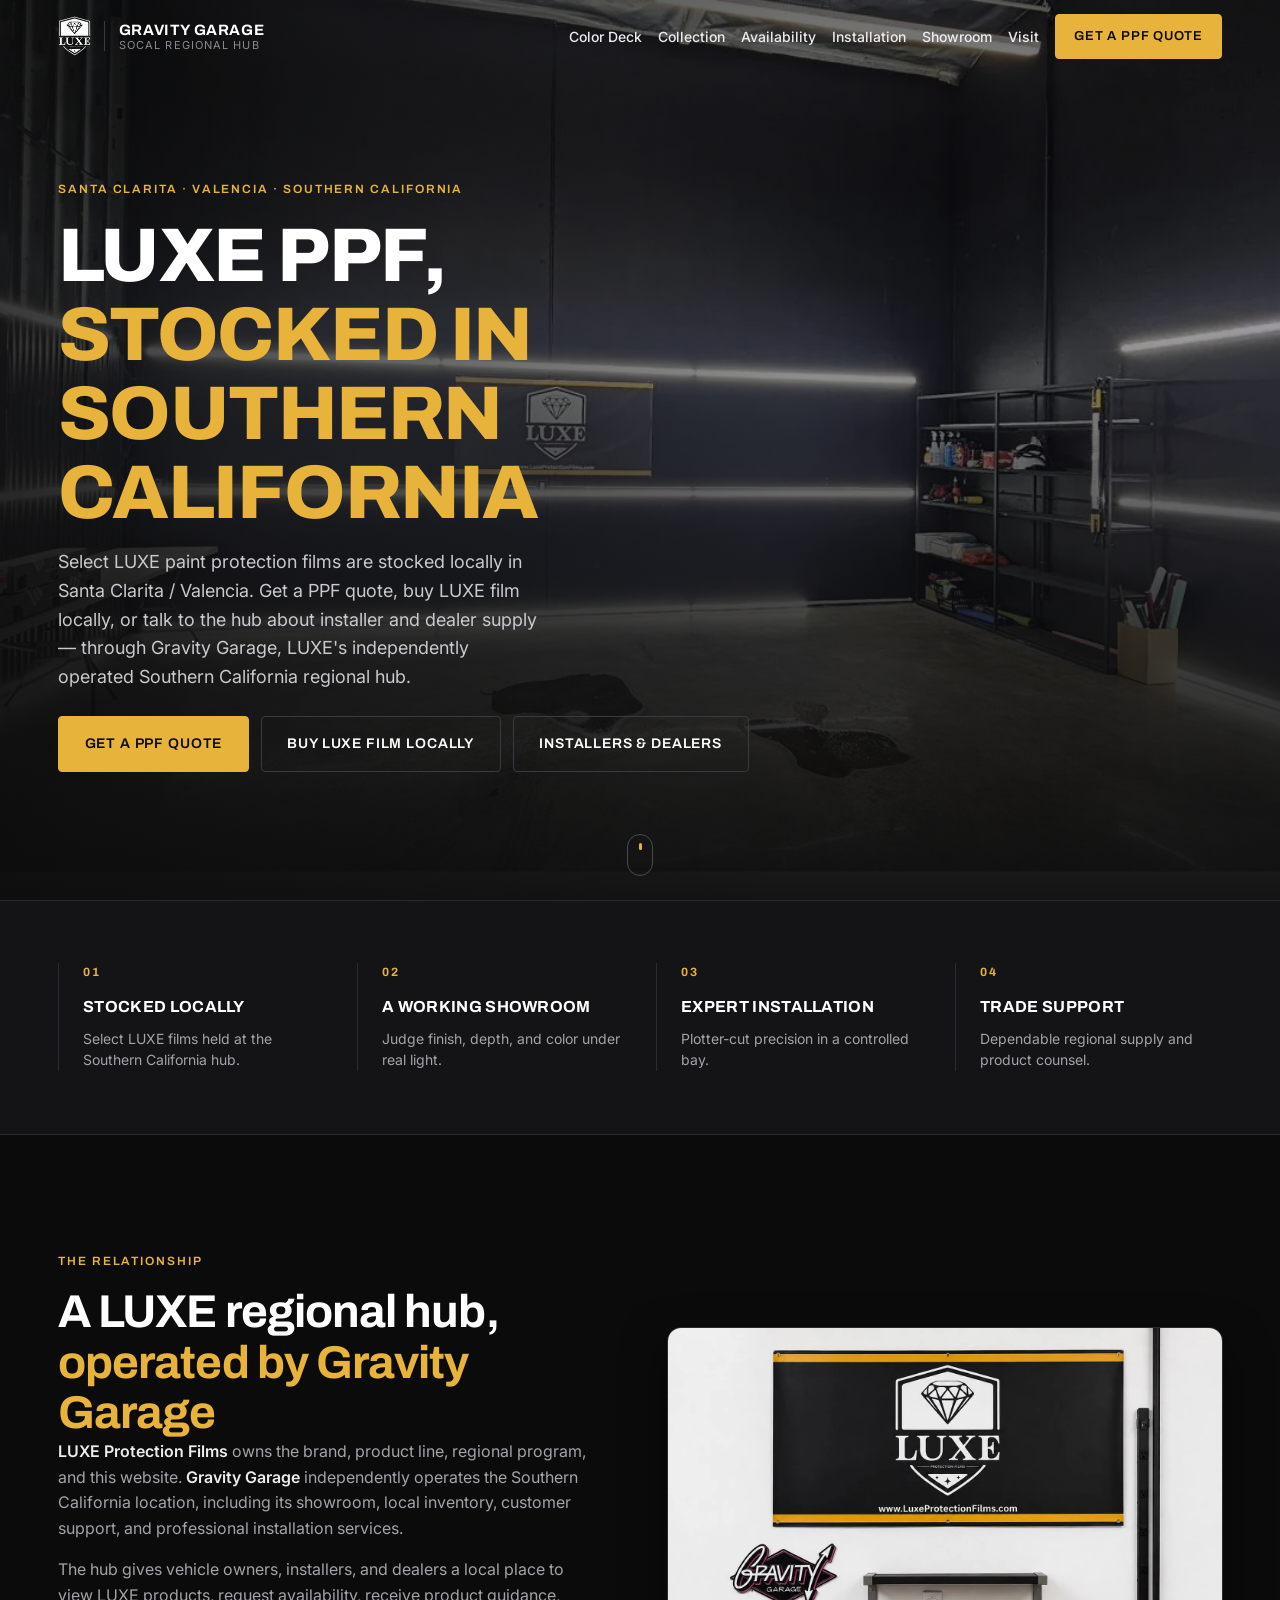
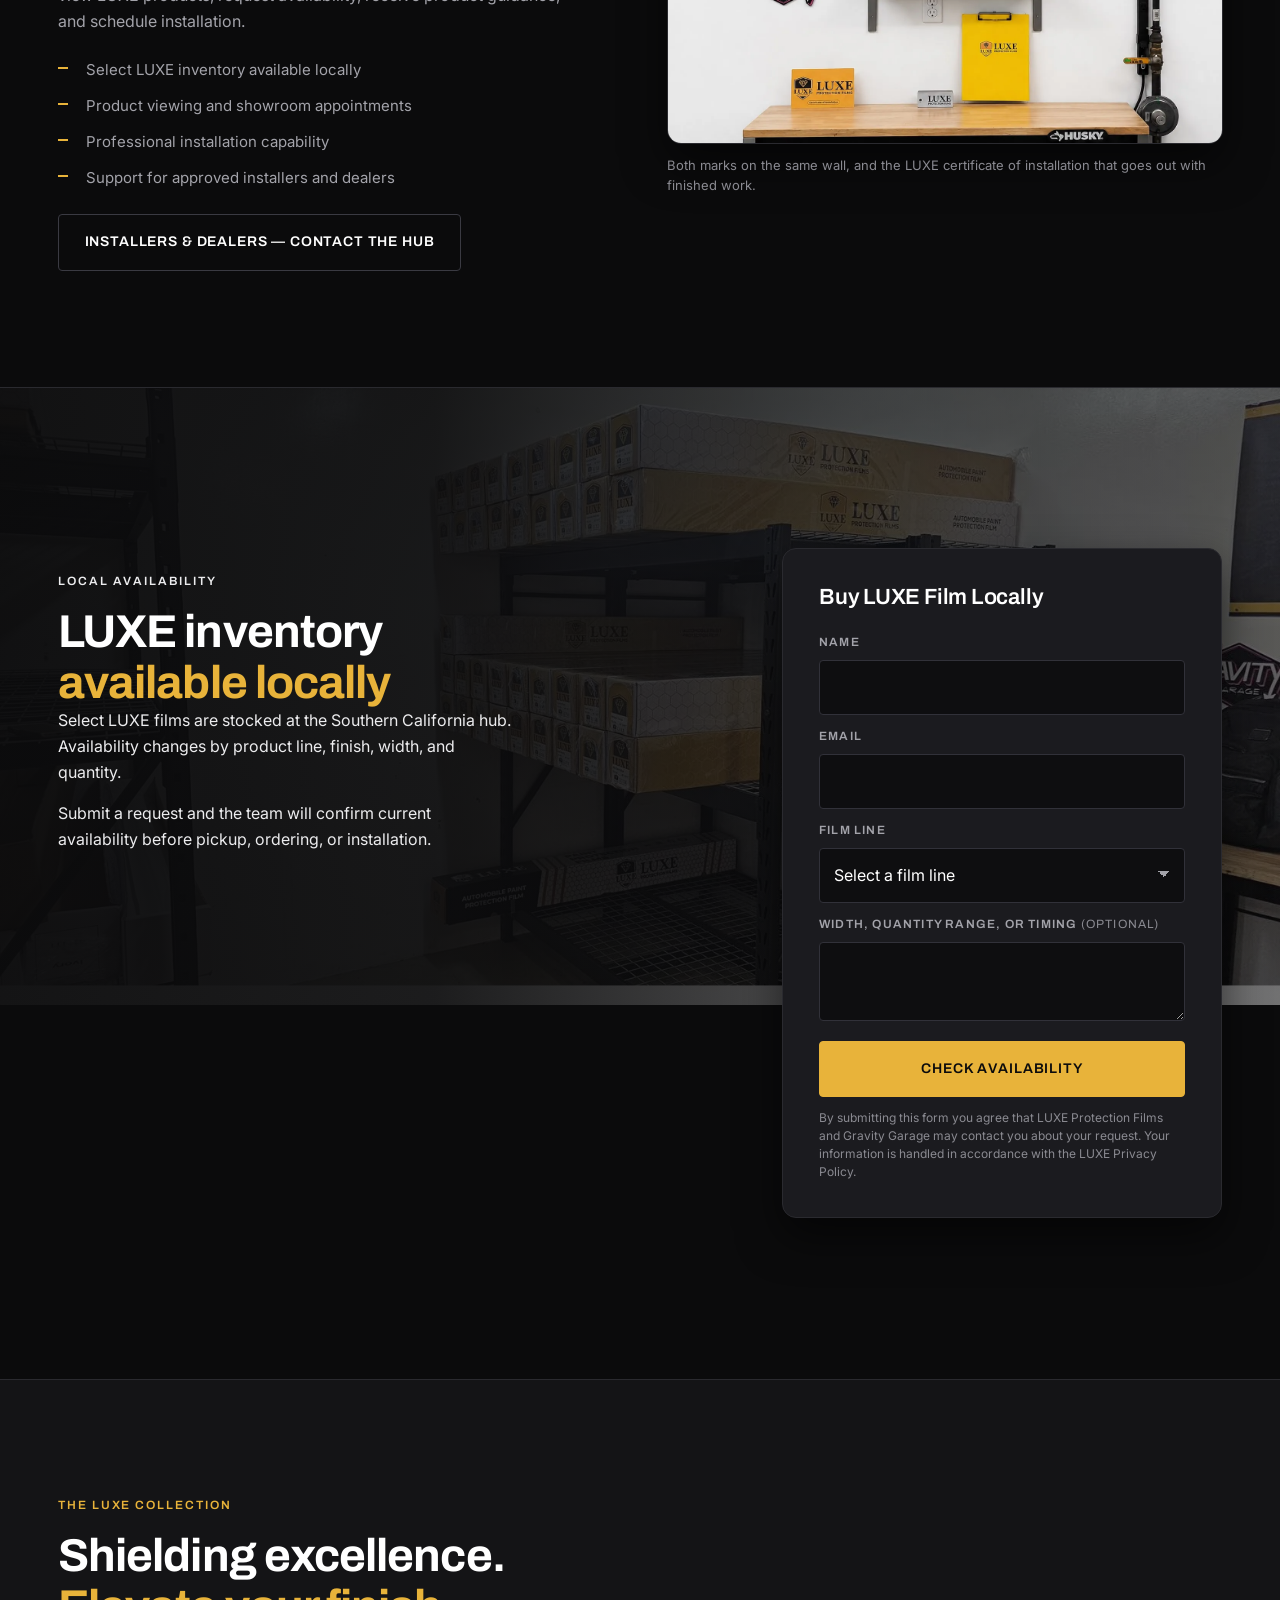
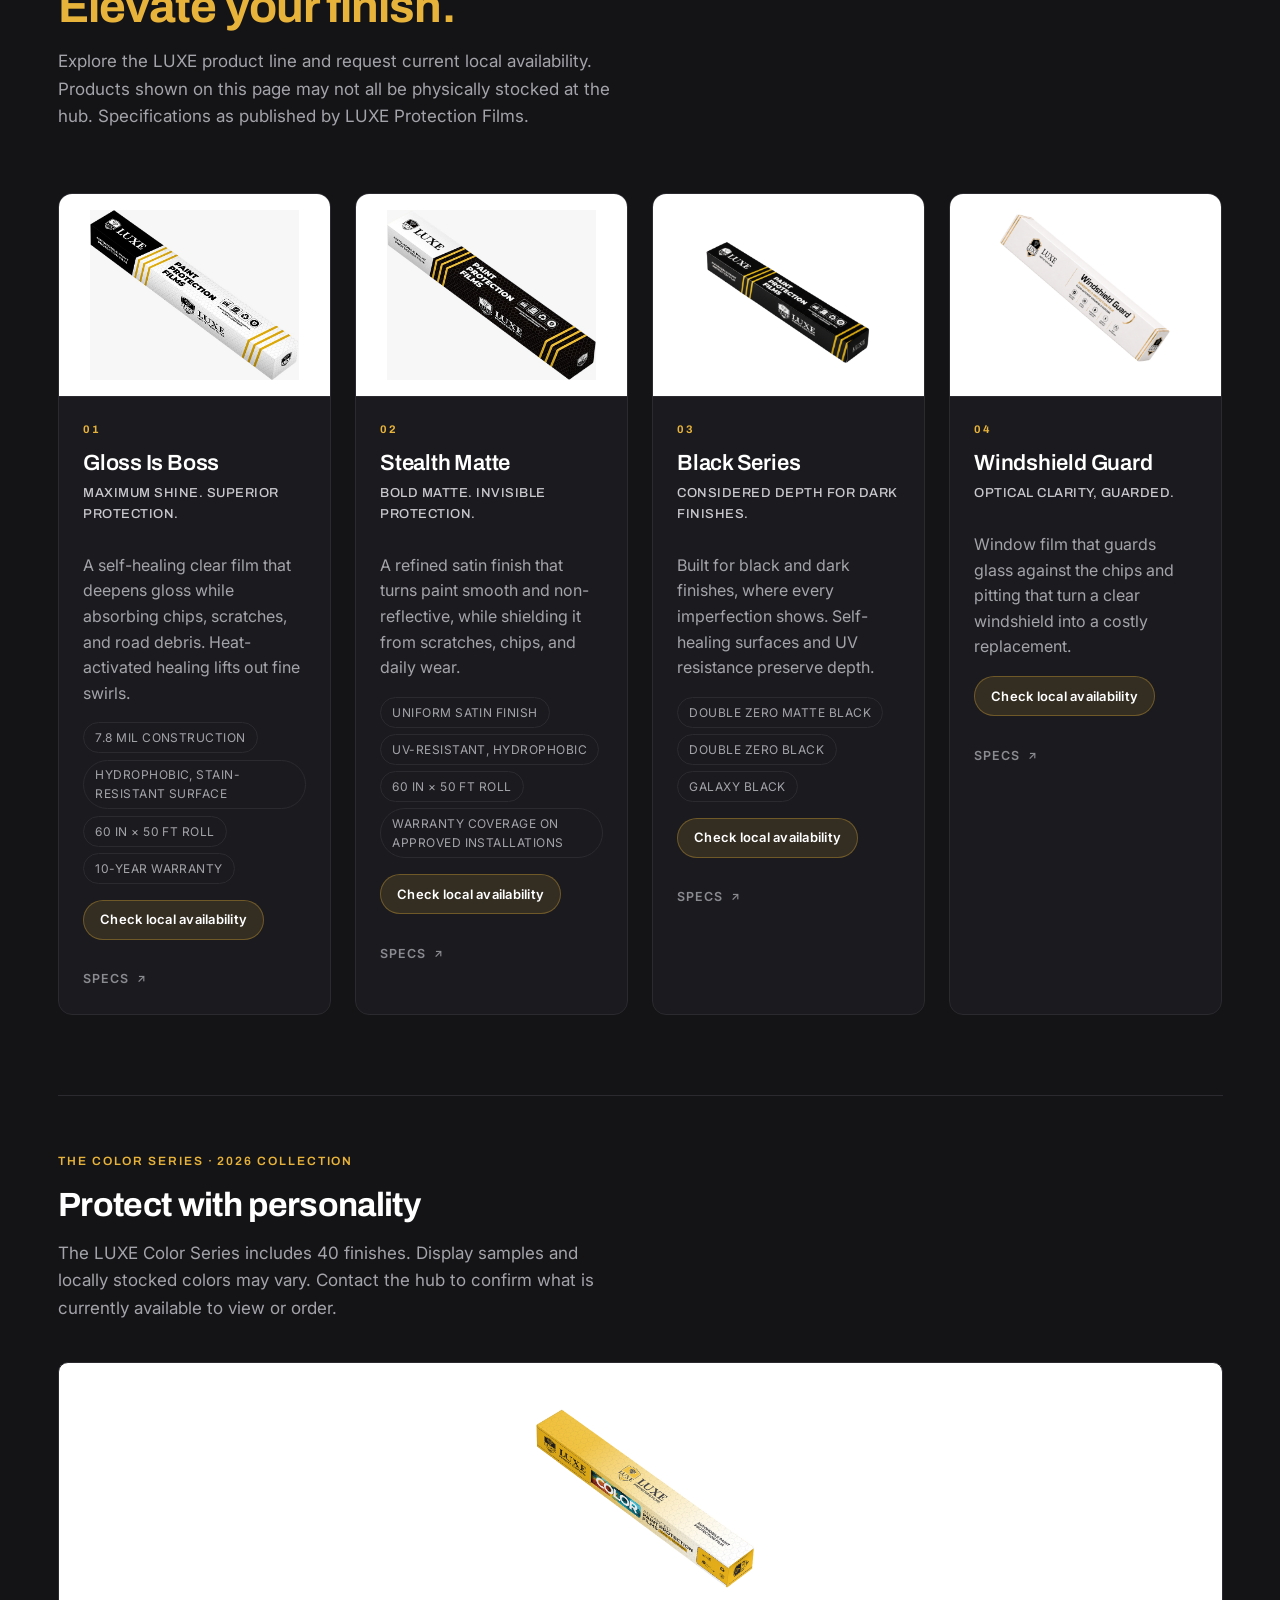
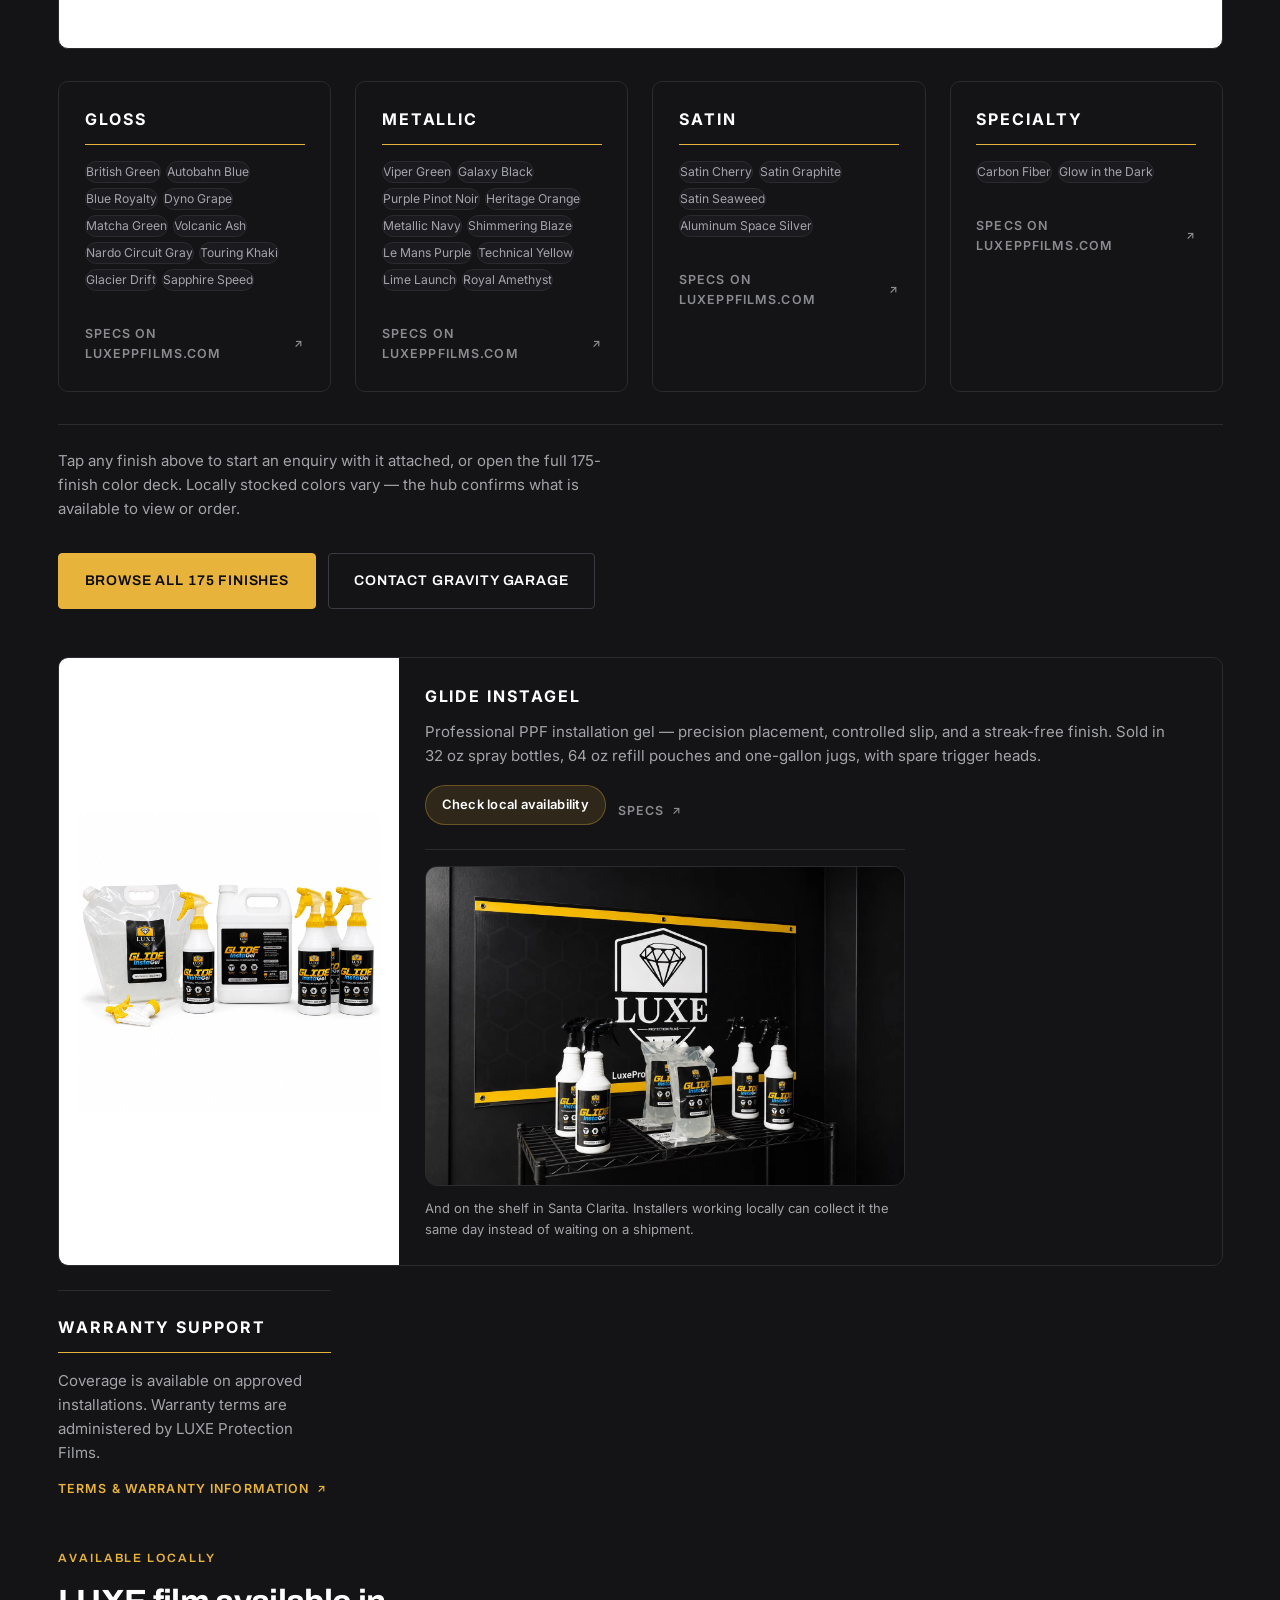
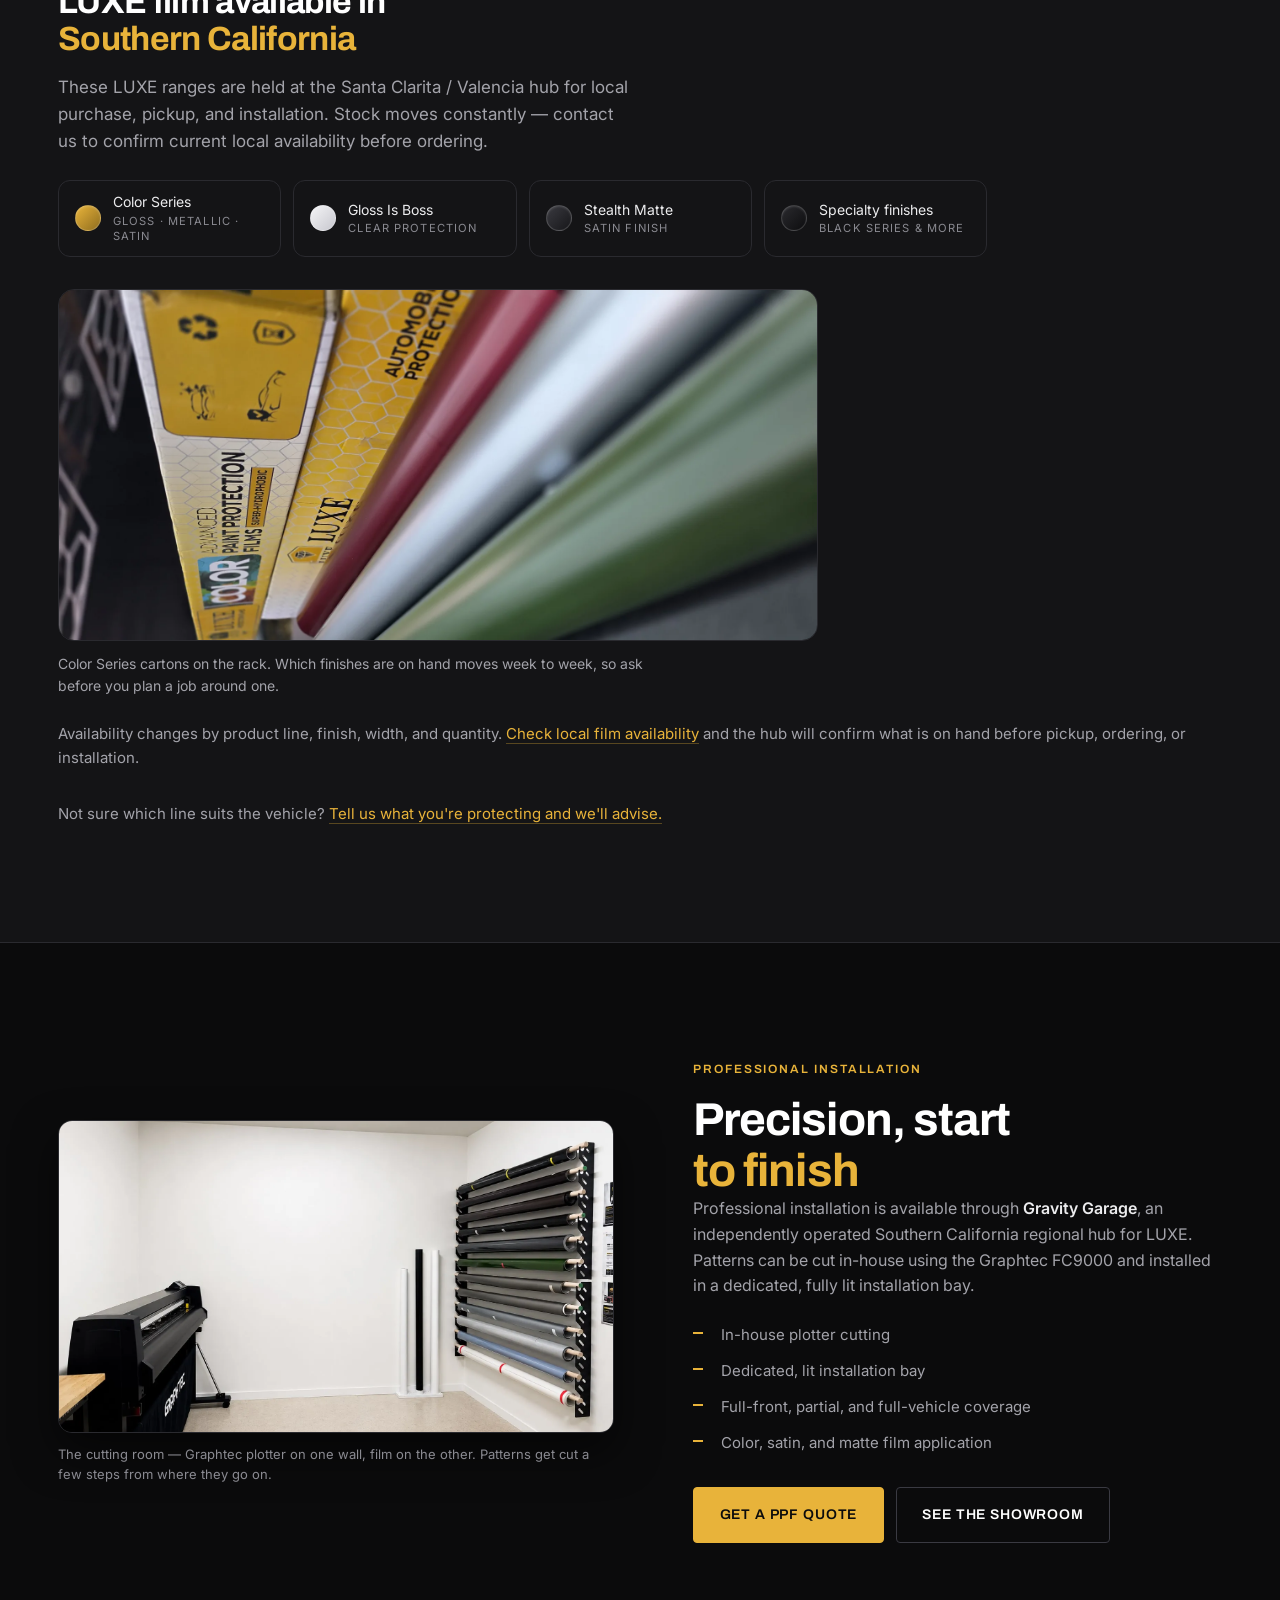
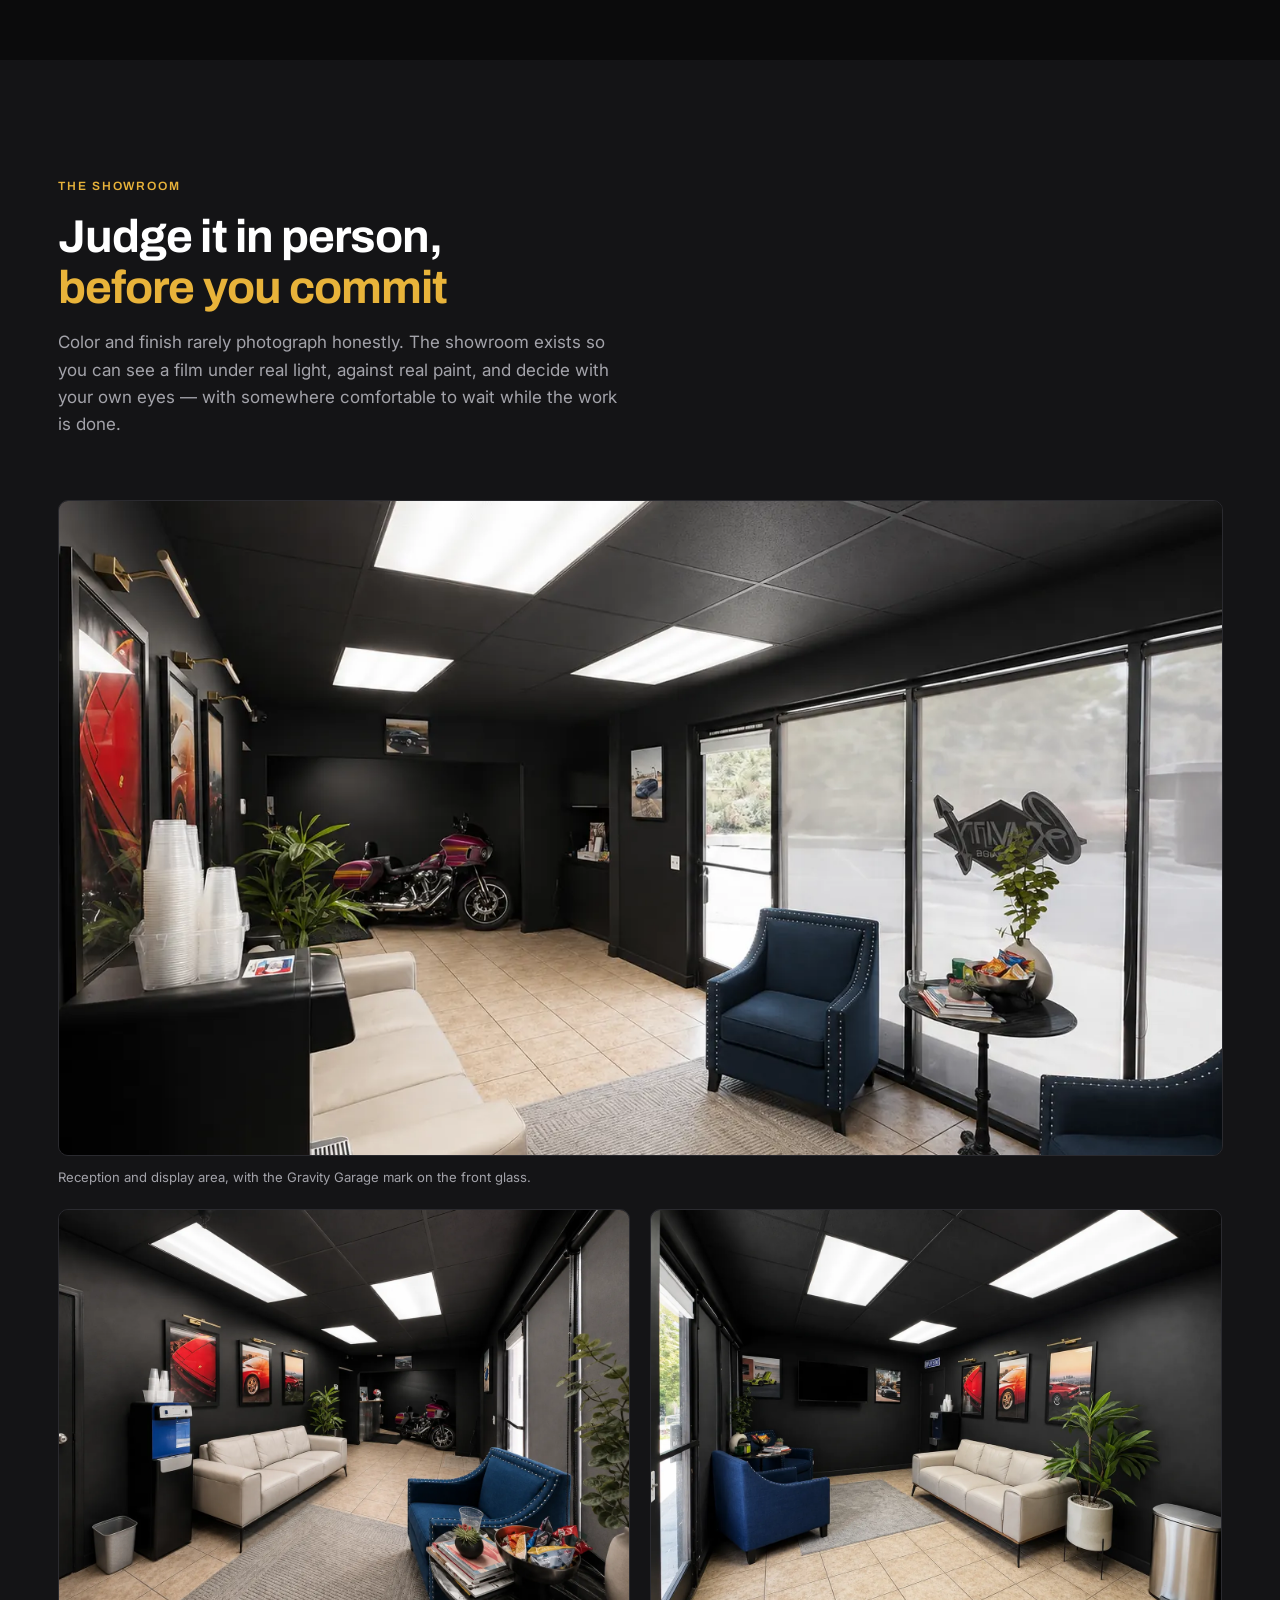
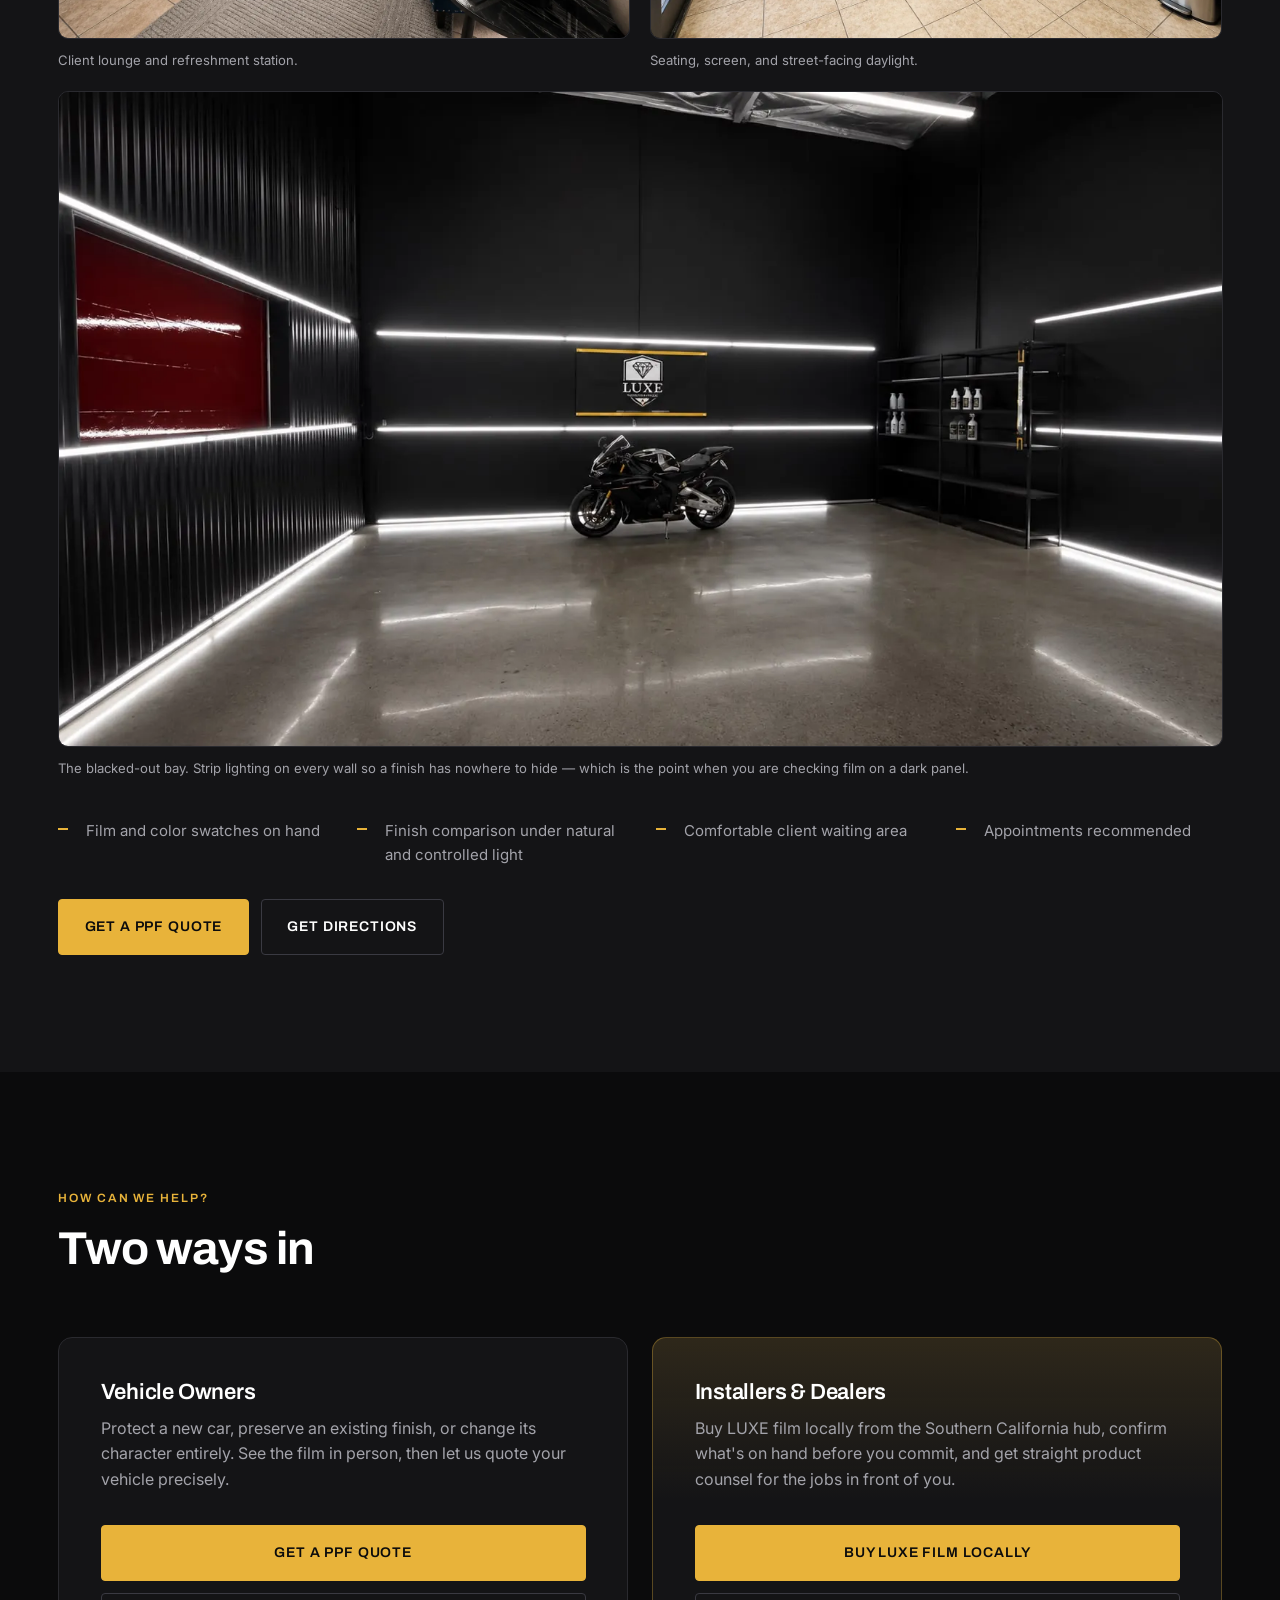
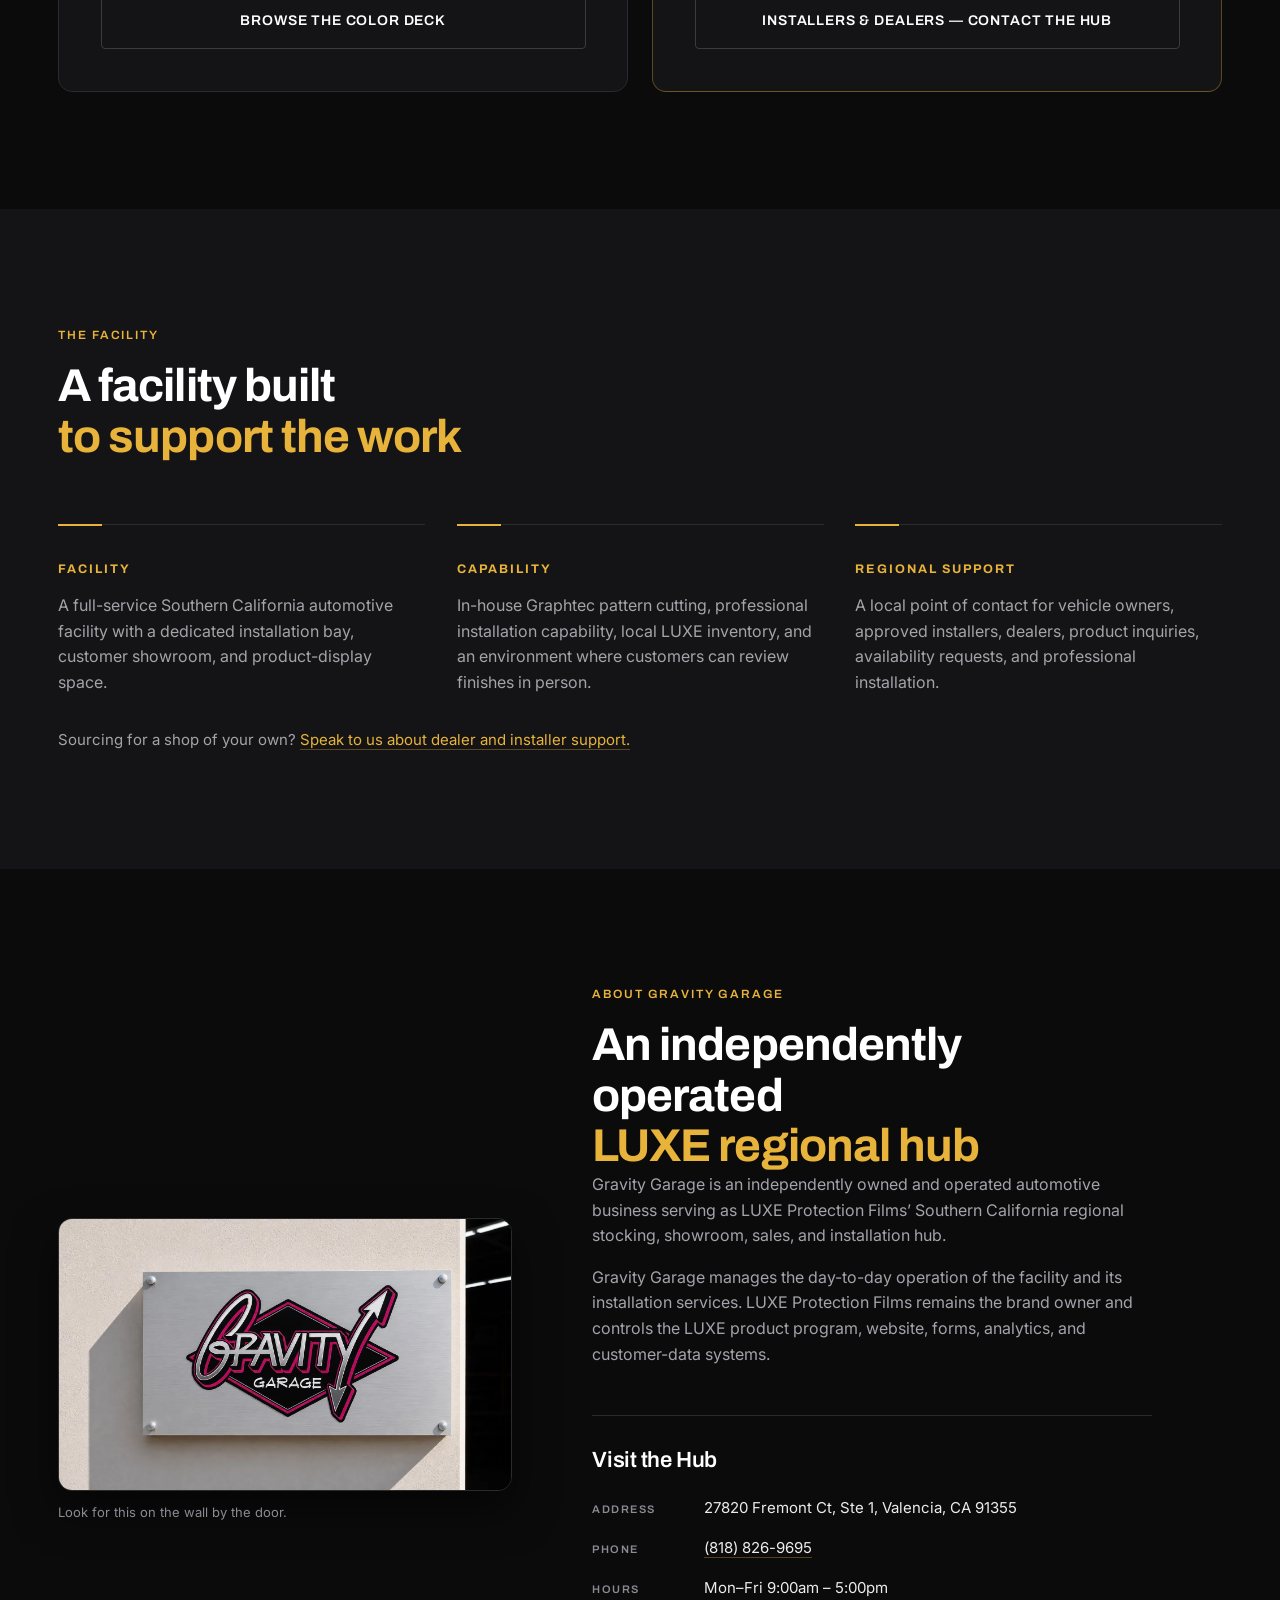
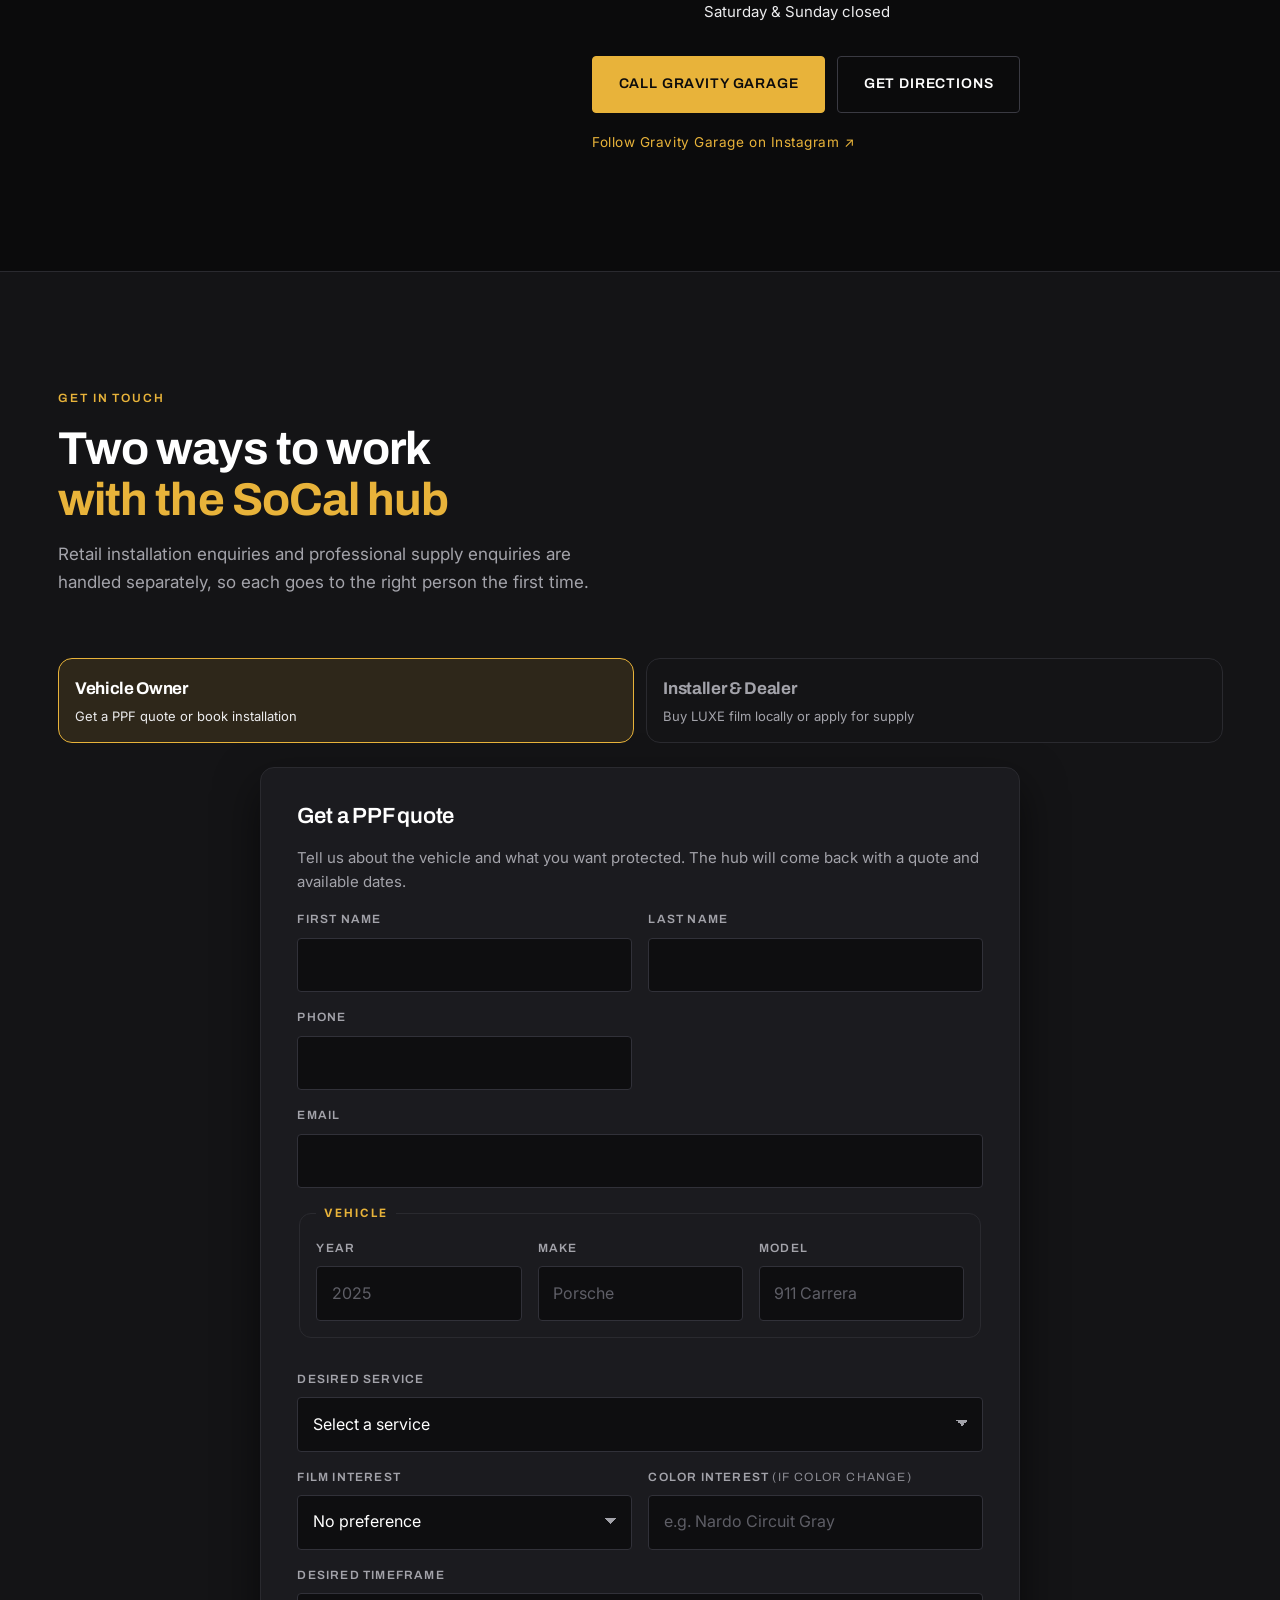
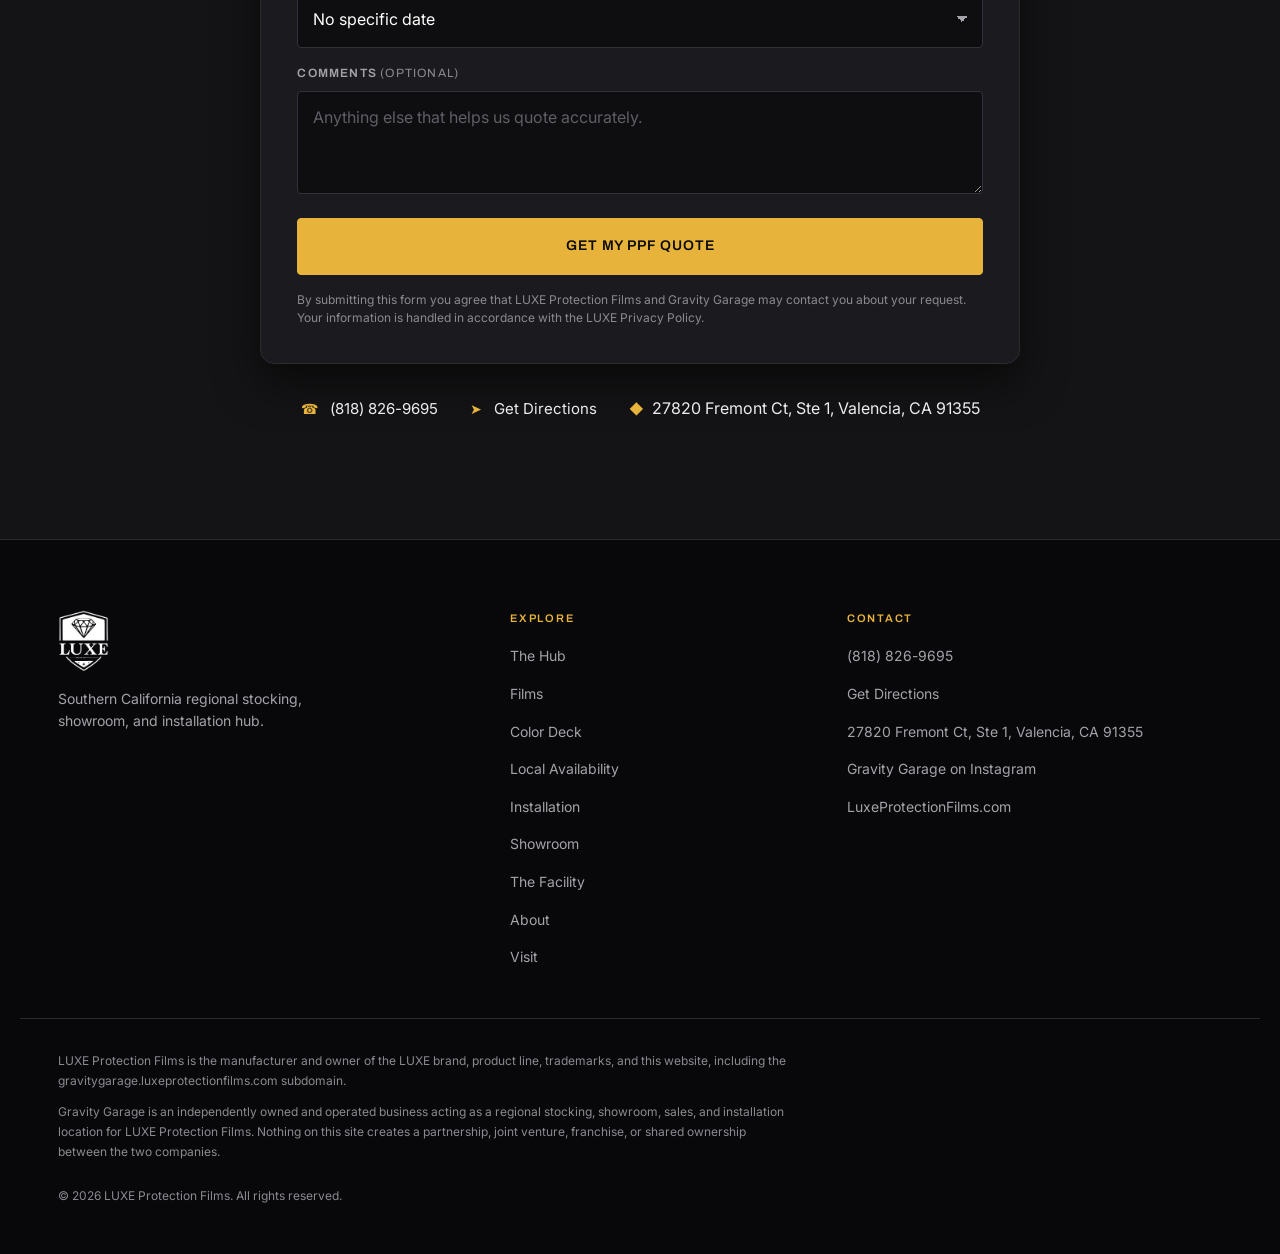
==== index.html @ e624d7f9 "Match product photography to the content it sits beside Available Locally now shows Color Series car" ====
<!DOCTYPE html>
<html lang="en" class="no-js">
<head>
<meta charset="utf-8">
<meta name="viewport" content="width=device-width, initial-scale=1, viewport-fit=cover">
<title>LUXE PPF Southern California | Santa Clarita &amp; Valencia Hub | Gravity Garage</title>
<meta name="description" content="Buy or install LUXE Protection Films locally in Southern California. Color Series, Gloss Is Boss and Stealth Matte stocked in Santa Clarita / Valencia, with professional PPF installation and installer &amp; dealer support through the Gravity Garage regional hub.">
<meta name="theme-color" content="#0B0B0C">
<link rel="canonical" href="https://gravitygarage.luxeprotectionfilms.com/">

<!--
  ============================================================
  REPLACE BEFORE LAUNCH — see README.md
  All business details live in ONE place: assets/js/site-config.js
  Placeholders below are visible fallbacks and will be overwritten.
  ============================================================
-->

<meta property="og:type" content="website">
<meta property="og:site_name" content="LUXE Protection Films — Southern California Hub">
<meta property="og:title" content="LUXE PPF Southern California — Santa Clarita &amp; Valencia Regional Hub">
<meta property="og:description" content="LUXE paint protection film stocked locally in Santa Clarita / Valencia. Color PPF, professional installation, and installer &amp; dealer supply for Southern California.">
<meta property="og:url" content="https://gravitygarage.luxeprotectionfilms.com/">
<meta property="og:image" content="https://gravitygarage.luxeprotectionfilms.com/assets/images/social/og-luxe-gravity-hub.jpg">
<meta property="og:image:width" content="1200">
<meta property="og:image:height" content="630">
<meta name="twitter:card" content="summary_large_image">
<meta name="twitter:title" content="LUXE PPF Southern California — Santa Clarita &amp; Valencia Regional Hub">
<meta name="twitter:description" content="LUXE paint protection film stocked locally in Santa Clarita / Valencia. Color PPF, professional installation, installer &amp; dealer supply.">
<meta name="twitter:image" content="https://gravitygarage.luxeprotectionfilms.com/assets/images/social/og-luxe-gravity-hub.jpg">

<!-- Geographic signals for local search -->
<meta name="geo.region" content="US-CA">
<meta name="geo.placename" content="Santa Clarita, Valencia, California">
<meta name="geo.position" content="34.4139;-118.5570">
<meta name="ICBM" content="34.4139, -118.5570">

<link rel="icon" href="assets/brand/icon-32.png" sizes="32x32">
<link rel="apple-touch-icon" href="assets/brand/icon-180.png">
<link rel="manifest" href="site.webmanifest">

<link rel="preconnect" href="https://fonts.googleapis.com">
<link rel="preconnect" href="https://fonts.gstatic.com" crossorigin>
<link rel="preload" as="image" href="assets/images/gravity-luxe-installation-bay.jpg" media="(min-width: 721px)">
<link rel="preload" as="image" href="assets/images/gravity-luxe-installation-bay-mob.jpg" media="(max-width: 720px)">
<link href="https://fonts.googleapis.com/css2?family=Archivo:wght@500;600;700;800&family=Inter:wght@400;500;600&display=swap" rel="stylesheet">

<link rel="stylesheet" href="assets/css/reset.css">
<link rel="stylesheet" href="assets/css/tokens.css">
<link rel="stylesheet" href="assets/css/main.css">
</head>

<body>
<a class="skip-link" href="#main">Skip to main content</a>

<!-- ══════════ HEADER ══════════ -->
<header class="site-header" id="siteHeader">
  <div class="wrap header__inner">

    <a class="lockup" href="/" aria-label="LUXE Protection Films — Southern California Regional Hub, home">
      <img class="lockup__luxe" src="assets/brand/luxe-logo-white.png"
           srcset="assets/brand/luxe-logo-white.png 1x, assets/brand/luxe-logo-white@2x.png 2x"
           width="261" height="316" alt="LUXE Protection Films">
      <span class="lockup__rule" aria-hidden="true"></span>
      <span class="lockup__gg">
        <span class="lockup__gg-name">Gravity Garage</span>
        <span class="lockup__gg-sub">SoCal Regional Hub</span>
      </span>
    </a>

    <nav class="nav" id="nav" aria-label="Primary">
      <ul class="nav__list">
        <li><a href="color-deck/">Color Deck</a></li>
        <li><a href="#films">Collection</a></li>
        <li><a href="#inventory">Availability</a></li>
        <li><a href="#installation">Installation</a></li>
        <li><a href="#showroom">Showroom</a></li>
        <li><a href="#visit">Visit</a></li>
      </ul>
      <a class="btn btn--gold btn--sm nav__cta" href="#contact" data-cta="quote">Get a PPF Quote</a>
    </nav>

    <button class="nav-toggle" id="navToggle" aria-expanded="false" aria-controls="nav" aria-label="Open menu">
      <span class="nav-toggle__bar"></span>
      <span class="nav-toggle__bar"></span>
      <span class="nav-toggle__bar"></span>
    </button>

  </div>
</header>

<main id="main">

  <!-- ══════════ 01 · HERO ══════════ -->
  <section class="hero" aria-labelledby="heroTitle">
    <picture class="hero__media">
      <source media="(max-width: 720px)" type="image/webp" srcset="assets/images/gravity-luxe-installation-bay-mob.webp">
      <source media="(max-width: 720px)" srcset="assets/images/gravity-luxe-installation-bay-mob.jpg">
      <source type="image/webp" srcset="assets/images/gravity-luxe-installation-bay.webp">
      <img src="assets/images/gravity-luxe-installation-bay.jpg" width="1568" height="756" fetchpriority="high" decoding="async"
           alt="The Gravity Garage installation bay in Southern California: a blacked-out bay lined with continuous LED strip lighting, a LUXE Protection Films banner mounted on the far wall, a film prep table along the left side and a stocked tool rack to the right.">
    </picture>
    <div class="hero__scrim" aria-hidden="true"></div>

    <div class="wrap hero__content">
      <p class="eyebrow reveal">Santa Clarita · Valencia · Southern California</p>
      <h1 class="hero__title reveal" id="heroTitle">
        LUXE PPF,<br><em>stocked in Southern California</em>
      </h1>
      <p class="hero__lede reveal">
        Select LUXE paint protection films are stocked locally in Santa Clarita / Valencia.
        Get a PPF quote, buy LUXE film locally, or talk to the hub about installer and
        dealer supply — through Gravity&nbsp;Garage, LUXE's independently operated
        Southern California regional hub.
      </p>
      <div class="hero__actions hero__actions--three reveal">
        <a class="btn btn--gold" href="#contact" data-cta="quote">Get a PPF Quote</a>
        <a class="btn btn--ghost" href="#availability" data-cta="stock">Buy LUXE Film Locally</a>
        <a class="btn btn--ghost" href="#contact" data-cta="trade">Installers &amp; Dealers</a>
      </div>
    </div>

    <a class="hero__scroll" href="#credentials" aria-label="Scroll to content"><span></span></a>
  </section>

  <!-- ══════════ 02 · CREDENTIAL STRIP ══════════ -->
  <section class="credentials" id="credentials" aria-label="What this location offers">
    <div class="wrap credentials__grid">
      <div class="cred reveal"><span class="cred__n">01</span><h2 class="cred__t">Stocked Locally</h2><p>Select LUXE films held at the Southern California hub.</p></div>
      <div class="cred reveal"><span class="cred__n">02</span><h2 class="cred__t">A Working Showroom</h2><p>Judge finish, depth, and color under real light.</p></div>
      <div class="cred reveal"><span class="cred__n">03</span><h2 class="cred__t">Expert Installation</h2><p>Plotter-cut precision in a controlled bay.</p></div>
      <div class="cred reveal"><span class="cred__n">04</span><h2 class="cred__t">Trade Support</h2><p>Dependable regional supply and product counsel.</p></div>
    </div>
  </section>

  <!-- ══════════ 03 · THE REGIONAL HUB ══════════ -->
  <section class="section split" id="hub" aria-labelledby="hubTitle">
    <div class="wrap split__grid">
      <div class="split__text reveal">
        <p class="eyebrow">The Relationship</p>
        <h2 class="h2" id="hubTitle">A LUXE regional hub,<br><em>operated by Gravity Garage</em></h2>
        <p><strong>LUXE Protection Films</strong> owns the brand, product line, regional program, and this website. <strong>Gravity Garage</strong> independently operates the Southern California location, including its showroom, local inventory, customer support, and professional installation services.</p>
        <p>The hub gives vehicle owners, installers, and dealers a local place to view LUXE products, request availability, receive product guidance, and schedule installation.</p>
        <ul class="ticks">
          <li>Select LUXE inventory available locally</li>
          <li>Product viewing and showroom appointments</li>
          <li>Professional installation capability</li>
          <li>Support for approved installers and dealers</li>
        </ul>
        <a class="btn btn--ghost" href="#contact" data-cta="trade">Installers &amp; Dealers — Contact the Hub</a>
      </div>

      <figure class="split__media reveal">
        <picture>
          <source media="(max-width: 720px)" type="image/webp" srcset="assets/images/luxe-gravity-brand-wall-mob.webp">
          <source media="(max-width: 720px)" srcset="assets/images/luxe-gravity-brand-wall-mob.jpg">
          <source type="image/webp" srcset="assets/images/luxe-gravity-brand-wall.webp">
          <img class="obj obj--hub" src="assets/images/luxe-gravity-brand-wall.jpg" width="1448" height="1086" loading="lazy" decoding="async"
               alt="Inside Gravity Garage: a LUXE Protection Films banner mounted above a workbench, the Gravity Garage sign on the wall beside it, and a LUXE certificate of installation, branded clipboard and plaque on the bench below.">
        </picture>
        <figcaption>Both marks on the same wall, and the LUXE certificate of installation that goes out with finished work.</figcaption>
      </figure>
    </div>
  </section>

  <!-- ══════════ 04 · LOCALLY STOCKED ══════════ -->
  <section class="section stock" id="inventory" aria-labelledby="stockTitle">
    <div class="stock__media">
      <picture>
        <source media="(max-width: 720px)" type="image/webp" srcset="assets/images/luxe-southern-california-inventory-mob.webp">
        <source media="(max-width: 720px)" srcset="assets/images/luxe-southern-california-inventory-mob.jpg">
        <source type="image/webp" srcset="assets/images/luxe-southern-california-inventory.webp">
        <img class="obj obj--stock" src="assets/images/luxe-southern-california-inventory.jpg" width="1568" height="756" loading="lazy" decoding="async"
             alt="Rolls of LUXE Protection Films paint protection film in branded boxes stacked across heavy black industrial racking inside the Gravity Garage stocking area.">
      </picture>
      <div class="stock__vignette" aria-hidden="true"></div>
    </div>

    <div class="wrap stock__panel">
      <div class="stock__copy reveal">
        <p class="eyebrow">Local Availability</p>
        <h2 class="h2" id="stockTitle">LUXE inventory<br><em>available locally</em></h2>
        <p>Select LUXE films are stocked at the Southern California hub. Availability changes by product line, finish, width, and quantity.</p>
        <p>Submit a request and the team will confirm current availability before pickup, ordering, or installation.</p>
      </div>

      <div class="card form-card reveal" id="availability">
        <h3 class="h3">Buy LUXE Film Locally</h3>
        <form class="form form--compact" id="availabilityForm" novalidate>
          <input type="hidden" name="purpose" value="Film availability check">
          <div class="field">
            <label for="av-name">Name</label>
            <input id="av-name" name="name" type="text" autocomplete="name" required>
            <p class="err" id="av-name-err" role="alert" data-err-for="av-name"></p>
          </div>
          <div class="field">
            <label for="av-email">Email</label>
            <input id="av-email" name="email" type="email" autocomplete="email" required>
            <p class="err" id="av-email-err" role="alert" data-err-for="av-email"></p>
          </div>
          <div class="field">
            <label for="av-film">Film line</label>
            <select id="av-film" name="film" required>
              <option value="">Select a film line</option>
              <option>Gloss Is Boss</option>
              <option>Stealth Matte</option>
              <option>Black Series</option>
              <option>Windshield Guard</option>
              <option>Color Series — Gloss</option>
              <option>Color Series — Metallic</option>
              <option>Color Series — Satin</option>
              <option>Color Series — Specialty</option>
              <option>Glide InstaGel</option>
              <option>Not sure — need guidance</option>
            </select>
            <p class="err" id="av-film-err" role="alert" data-err-for="av-film"></p>
          </div>
          <div class="field">
            <label for="av-notes">Width, quantity range, or timing <span class="opt">(optional)</span></label>
            <textarea id="av-notes" name="notes" rows="2"></textarea>
          </div>
          <div class="hp" aria-hidden="true"><label for="av-company">Company</label><input id="av-company" name="company" type="text" tabindex="-1" autocomplete="off"></div>
          <button class="btn btn--gold btn--full" type="submit">Check Availability</button>
          <p class="form__status" role="status" aria-live="polite"></p>
          <p class="form__fine">By submitting this form you agree that LUXE Protection Films and Gravity Garage may contact you about your request. Your information is handled in accordance with the <a data-site="privacy" href="https://luxeprotectionfilms.com/privacy-policy/" target="_blank" rel="noopener">LUXE Privacy Policy</a>.</p>
        </form>
      </div>
    </div>
  </section>

  <!-- ══════════ 05 · THE LUXE COLLECTION ══════════ -->
  <section class="section films" id="films" aria-labelledby="filmsTitle">
    <div class="wrap">
      <header class="section__head reveal">
        <p class="eyebrow">The LUXE Collection</p>
        <h2 class="h2" id="filmsTitle">Shielding excellence.<br><em>Elevate your finish.</em></h2>
        <p class="section__lede">Explore the LUXE product line and request current local availability. Products shown on this page may not all be physically stocked at the hub. Specifications as published by LUXE&nbsp;Protection&nbsp;Films.</p>
      </header>

      <div class="films__grid">

        <article class="film reveal">
          <div class="film__media film__media--pack"><img src="assets/images/products/luxe-gloss-is-boss.jpeg" width="737" height="601" loading="lazy" decoding="async" alt="LUXE Gloss Is Boss retail packaging: a white honeycomb-patterned box with gold chevron banding and a black end panel reading Automobile Paint Protection Film."></div>
          <div class="film__body">
            <span class="film__n">01</span>
            <h3 class="h3">Gloss Is Boss</h3>
            <p class="film__tag">Maximum shine. Superior protection.</p>
            <p>A self-healing clear film that deepens gloss while absorbing chips, scratches, and road debris. Heat-activated healing lifts out fine swirls.</p>
            <ul class="spec">
              <li>7.8&nbsp;mil construction</li>
              <li>Hydrophobic, stain-resistant surface</li>
              <li>60&nbsp;in × 50&nbsp;ft roll</li>
              <li>10-year warranty</li>
            </ul>
            <div class="film__acts">
              <a class="film__cta" href="#availability" data-cta="stock">Check local availability</a>
              <a class="film__link film__link--out" href="https://www.luxeppfilms.com/collections/glossisboss" target="_blank" rel="noopener">Specs<span aria-hidden="true">↗</span></a>
            </div>
          </div>
        </article>

        <article class="film reveal">
          <div class="film__media film__media--pack"><img src="assets/images/products/luxe-stealth-matte.jpeg" width="745" height="606" loading="lazy" decoding="async" alt="LUXE Stealth Matte retail packaging: a black honeycomb-patterned box with gold chevron banding and a white end panel."></div>
          <div class="film__body">
            <span class="film__n">02</span>
            <h3 class="h3">Stealth Matte</h3>
            <p class="film__tag">Bold matte. Invisible protection.</p>
            <p>A refined satin finish that turns paint smooth and non-reflective, while shielding it from scratches, chips, and daily wear.</p>
            <ul class="spec">
              <li>Uniform satin finish</li>
              <li>UV-resistant, hydrophobic</li>
              <li>60&nbsp;in × 50&nbsp;ft roll</li>
              <li>Warranty coverage on approved installations</li>
            </ul>
            <div class="film__acts">
              <a class="film__cta" href="#availability" data-cta="stock">Check local availability</a>
              <a class="film__link film__link--out" href="https://www.luxeppfilms.com/collections/stealth-matte" target="_blank" rel="noopener">Specs<span aria-hidden="true">↗</span></a>
            </div>
          </div>
        </article>

        <article class="film reveal">
          <div class="film__media film__media--pack"><img src="assets/images/products/luxe-black-series.png" width="1080" height="1080" loading="lazy" decoding="async" alt="LUXE Black Series retail packaging: an all-black box with gold chevron banding and the LUXE Protection Films crest."></div>
          <div class="film__body">
            <span class="film__n">03</span>
            <h3 class="h3">Black Series</h3>
            <p class="film__tag">Considered depth for dark finishes.</p>
            <p>Built for black and dark finishes, where every imperfection shows. Self-healing surfaces and UV resistance preserve depth.</p>
            <ul class="spec">
              <li>Double Zero Matte Black</li>
              <li>Double Zero Black</li>
              <li>Galaxy Black</li>
            </ul>
            <div class="film__acts">
              <a class="film__cta" href="#availability" data-cta="stock">Check local availability</a>
              <a class="film__link film__link--out" href="https://www.luxeppfilms.com/collections/black-series-ppf" target="_blank" rel="noopener">Specs<span aria-hidden="true">↗</span></a>
            </div>
          </div>
        </article>

        <article class="film reveal">
          <div class="film__media film__media--pack"><img src="assets/images/products/luxe-windshield-guard.png" width="2048" height="2048" loading="lazy" decoding="async" alt="LUXE Windshield Guard retail packaging: a white box with gold foil edging, listing rock chip defense, optical clarity, hydrophobic surface, scratch resistance, and easy maintenance."></div>
          <div class="film__body">
            <span class="film__n">04</span>
            <h3 class="h3">Windshield Guard</h3>
            <p class="film__tag">Optical clarity, guarded.</p>
            <p>Window film that guards glass against the chips and pitting that turn a clear windshield into a costly replacement.</p>
            <div class="film__acts">
              <a class="film__cta" href="#availability" data-cta="stock">Check local availability</a>
              <a class="film__link film__link--out" href="https://www.luxeppfilms.com/collections/luxe-windshield-guard" target="_blank" rel="noopener">Specs<span aria-hidden="true">↗</span></a>
            </div>
          </div>
        </article>

      </div>

      <!-- Color Series -->
      <div class="colorway reveal" id="color">
        <header class="colorway__head">
          <p class="eyebrow">The Color Series · 2026 Collection</p>
          <h3 class="h2 h2--sm">Protect with personality</h3>
          <p class="section__lede">The LUXE Color Series includes 40 finishes. Display samples and locally stocked colors may vary. Contact the hub to confirm what is currently available to view or order.</p>
        </header>

        <div class="colorway__pack reveal">
          <div class="packshot"><img src="assets/images/products/luxe-color-series.jpg" width="1024" height="845" loading="lazy" decoding="async" alt="LUXE Color Series retail packaging: a gold and white honeycomb-patterned box with a color spectrum panel reading COLOR Advanced Paint Protection Films."></div>
        </div>

        <div class="colorway__grid">
          <div class="cway">
            <h4 class="cway__t">Gloss</h4>
            <ul class="chips">
              <li><button type="button" class="chip" data-color="British Green">British Green</button></li><li><button type="button" class="chip" data-color="Autobahn Blue">Autobahn Blue</button></li><li><button type="button" class="chip" data-color="Blue Royalty">Blue Royalty</button></li><li><button type="button" class="chip" data-color="Dyno Grape">Dyno Grape</button></li>
              <li><button type="button" class="chip" data-color="Matcha Green">Matcha Green</button></li><li><button type="button" class="chip" data-color="Volcanic Ash">Volcanic Ash</button></li><li><button type="button" class="chip" data-color="Nardo Circuit Gray">Nardo Circuit Gray</button></li><li><button type="button" class="chip" data-color="Touring Khaki">Touring Khaki</button></li>
              <li><button type="button" class="chip" data-color="Glacier Drift">Glacier Drift</button></li><li><button type="button" class="chip" data-color="Sapphire Speed">Sapphire Speed</button></li>
            </ul>
            <a class="film__link film__link--out" href="https://www.luxeppfilms.com/collections/color-series-gloss" target="_blank" rel="noopener">Specs on luxeppfilms.com<span aria-hidden="true">↗</span></a>
          </div>
          <div class="cway">
            <h4 class="cway__t">Metallic</h4>
            <ul class="chips">
              <li><button type="button" class="chip" data-color="Viper Green">Viper Green</button></li><li><button type="button" class="chip" data-color="Galaxy Black">Galaxy Black</button></li><li><button type="button" class="chip" data-color="Purple Pinot Noir">Purple Pinot Noir</button></li><li><button type="button" class="chip" data-color="Heritage Orange">Heritage Orange</button></li>
              <li><button type="button" class="chip" data-color="Metallic Navy">Metallic Navy</button></li><li><button type="button" class="chip" data-color="Shimmering Blaze">Shimmering Blaze</button></li><li><button type="button" class="chip" data-color="Le Mans Purple">Le Mans Purple</button></li><li><button type="button" class="chip" data-color="Technical Yellow">Technical Yellow</button></li>
              <li><button type="button" class="chip" data-color="Lime Launch">Lime Launch</button></li><li><button type="button" class="chip" data-color="Royal Amethyst">Royal Amethyst</button></li>
            </ul>
            <a class="film__link film__link--out" href="https://www.luxeppfilms.com/collections/color-series-metallic" target="_blank" rel="noopener">Specs on luxeppfilms.com<span aria-hidden="true">↗</span></a>
          </div>
          <div class="cway">
            <h4 class="cway__t">Satin</h4>
            <ul class="chips">
              <li><button type="button" class="chip" data-color="Satin Cherry">Satin Cherry</button></li><li><button type="button" class="chip" data-color="Satin Graphite">Satin Graphite</button></li><li><button type="button" class="chip" data-color="Satin Seaweed">Satin Seaweed</button></li><li><button type="button" class="chip" data-color="Aluminum Space Silver">Aluminum Space Silver</button></li>
            </ul>
            <a class="film__link film__link--out" href="https://www.luxeppfilms.com/collections/color-series-satin" target="_blank" rel="noopener">Specs on luxeppfilms.com<span aria-hidden="true">↗</span></a>
          </div>
          <div class="cway">
            <h4 class="cway__t">Specialty</h4>
            <ul class="chips">
              <li><button type="button" class="chip" data-color="Carbon Fiber">Carbon Fiber</button></li><li><button type="button" class="chip" data-color="Glow in the Dark">Glow in the Dark</button></li>
            </ul>
            <a class="film__link film__link--out" href="https://www.luxeppfilms.com/collections/color-series-specialty" target="_blank" rel="noopener">Specs on luxeppfilms.com<span aria-hidden="true">↗</span></a>
          </div>
        </div>

        <div class="deck__cta">
          <p class="deck__note">Tap any finish above to start an enquiry with it attached, or open the full 175-finish color deck. Locally stocked colors vary — the hub confirms what is available to view or order.</p>
          <div class="btn-row">
            <a class="btn btn--gold" href="color-deck/">Browse All 175 Finishes</a>
            <a class="btn btn--ghost" href="#contact" data-cta="quote">Contact Gravity Garage</a>
          </div>
        </div>
      </div>

      <!-- Supporting range -->
      <div class="range range--cards reveal">
        <div class="range__item range__item--media">
          <div class="packshot packshot--wide">
            <picture>
              <source media="(max-width: 720px)" type="image/webp" srcset="assets/images/products/luxe-glide-collection-mob.webp">
              <source media="(max-width: 720px)" srcset="assets/images/products/luxe-glide-collection-mob.jpg">
              <source type="image/webp" srcset="assets/images/products/luxe-glide-collection.webp">
              <img src="assets/images/products/luxe-glide-collection.jpg" width="1200" height="1200" loading="lazy" decoding="async"
                   alt="The full LUXE Glide InstaGel range: a 64 oz refill pouch, 32 oz trigger-spray bottles, a one-gallon jug, and spare trigger heads.">
            </picture>
          </div>
          <div class="range__body">
            <h4 class="cway__t">Glide InstaGel</h4>
            <p>Professional PPF installation gel — precision placement, controlled slip, and a streak-free finish. Sold in 32&nbsp;oz spray bottles, 64&nbsp;oz refill pouches and one-gallon jugs, with spare trigger heads.</p>
            <div class="film__acts">
              <a class="film__cta" href="#availability" data-cta="stock">Check local availability</a>
              <a class="film__link film__link--out" href="https://www.luxeppfilms.com/collections/luxe-glide-instagel" target="_blank" rel="noopener">Specs<span aria-hidden="true">↗</span></a>
            </div>

            <figure class="range__proof">
              <picture>
                <source media="(max-width: 720px)" type="image/webp" srcset="assets/images/luxe-glide-instagel-hub-mob.webp">
                <source media="(max-width: 720px)" srcset="assets/images/luxe-glide-instagel-hub-mob.jpg">
                <source type="image/webp" srcset="assets/images/luxe-glide-instagel-hub.webp">
                <img src="assets/images/luxe-glide-instagel-hub.jpg" width="1536" height="1024" loading="lazy" decoding="async"
                     alt="LUXE Glide InstaGel on a black wire shelf at the Southern California hub: 32 oz trigger-spray bottles and 64 oz refill pouches in front of a LUXE Protection Films banner.">
              </picture>
              <figcaption>And on the shelf in Santa Clarita. Installers working locally can collect it the same day instead of waiting on a shipment.</figcaption>
            </figure>
          </div>
        </div>
        <div class="range__item">
          <h4 class="cway__t">Warranty Support</h4>
          <p>Coverage is available on approved installations. Warranty terms are administered by LUXE Protection Films.</p>
          <a class="film__link" href="https://luxeprotectionfilms.com/terms-conditions/" target="_blank" rel="noopener">Terms &amp; warranty information<span aria-hidden="true">↗</span></a>
        </div>
      </div>


      <!-- ══ PHASE 4 · LOCALLY STOCKED ══ -->
      <div class="stocked reveal" id="stocked">
        <header class="stocked__head">
          <p class="eyebrow">Available Locally</p>
          <h3 class="h2 h2--sm">LUXE film available in<br><em>Southern California</em></h3>
          <p class="section__lede">These LUXE ranges are held at the Santa Clarita / Valencia hub for local purchase, pickup, and installation. Stock moves constantly — contact us to confirm current local availability before ordering.</p>
        </header>

        <div class="stocked__grid">
          <div class="swatch"><span class="swatch__chip" style="background:linear-gradient(135deg,#e8b33a,#8f6d1f)"></span><span class="swatch__name">Color Series<span class="swatch__line">Gloss · Metallic · Satin</span></span></div>
          <div class="swatch"><span class="swatch__chip" style="background:linear-gradient(135deg,#f4f4f6,#c8c8cf)"></span><span class="swatch__name">Gloss Is Boss<span class="swatch__line">Clear protection</span></span></div>
          <div class="swatch"><span class="swatch__chip" style="background:linear-gradient(135deg,#3a3a40,#17171a)"></span><span class="swatch__name">Stealth Matte<span class="swatch__line">Satin finish</span></span></div>
          <div class="swatch"><span class="swatch__chip" style="background:linear-gradient(135deg,#2a2a2e,#0d0d0f)"></span><span class="swatch__name">Specialty finishes<span class="swatch__line">Black Series &amp; more</span></span></div>
        </div>

        <figure class="stocked__media reveal">
          <picture>
            <source media="(max-width: 720px)" type="image/webp" srcset="assets/images/luxe-color-series-packaging-mob.webp">
            <source media="(max-width: 720px)" srcset="assets/images/luxe-color-series-packaging-mob.jpg">
            <source type="image/webp" srcset="assets/images/luxe-color-series-packaging.webp">
            <img src="assets/images/luxe-color-series-packaging.jpg" width="1800" height="832" loading="lazy" decoding="async"
                 alt="LUXE Color Series boxes racked on edge, the yellow Advanced Paint Protection Film carton in focus with further cartons in red, white and green receding behind it.">
          </picture>
          <figcaption>Color Series cartons on the rack. Which finishes are on hand moves week to week, so ask before you plan a job around one.</figcaption>
        </figure>

        <!-- Specific stocked colours render here from site-config.js.
             Empty by default: the block stays hidden until LUXE confirms
             the list, so the page never claims stock it cannot back. -->
        <div class="stocked__colors is-hidden" id="stockedColors" hidden>
          <p class="eyebrow" style="margin-top:var(--sp-6)">Colors on hand right now</p>
          <div class="stocked__grid" id="stockedColorGrid"></div>
        </div>

        <p class="stocked__note">Availability changes by product line, finish, width, and quantity. <a href="#availability" data-cta="stock">Check local film availability</a> and the hub will confirm what is on hand before pickup, ordering, or installation.</p>
      </div>

      <p class="films__note reveal">Not sure which line suits the vehicle? <a href="#contact" data-cta="quote">Tell us what you're protecting and we'll advise.</a></p>
    </div>
  </section>

  <!-- ══════════ 06 · INSTALLATION ══════════ -->
  <section class="section split split--rev" id="installation" aria-labelledby="installTitle">
    <div class="wrap split__grid">
      <div class="split__text reveal">
        <p class="eyebrow">Professional Installation</p>
        <h2 class="h2" id="installTitle">Precision, start<br><em>to finish</em></h2>
        <p>Professional installation is available through <strong>Gravity Garage</strong>, an independently operated Southern California regional hub for LUXE. Patterns can be cut in-house using the Graphtec FC9000 and installed in a dedicated, fully lit installation bay.</p>
        <ul class="ticks">
          <li>In-house plotter cutting</li>
          <li>Dedicated, lit installation bay</li>
          <li>Full-front, partial, and full-vehicle coverage</li>
          <li>Color, satin, and matte film application</li>
        </ul>
        <div class="btn-row">
          <a class="btn btn--gold" href="#contact" data-cta="quote">Get a PPF Quote</a>
          <a class="btn btn--ghost" href="#showroom">See the Showroom</a>
        </div>
      </div>

      <figure class="split__media reveal">
        <picture>
          <source media="(max-width: 720px)" type="image/webp" srcset="assets/images/gravity-plotter-film-wall-mob.webp">
          <source media="(max-width: 720px)" srcset="assets/images/gravity-plotter-film-wall-mob.jpg">
          <source type="image/webp" srcset="assets/images/gravity-plotter-film-wall.webp">
          <img class="obj obj--plotter" src="assets/images/gravity-plotter-film-wall.jpg" width="1600" height="930" loading="lazy" decoding="async"
               alt="The cutting room at Gravity Garage: a Graphtec wide-format plotter on the left and a wall-mounted rack holding rolls of LUXE film in a range of finishes on the right.">
        </picture>
        <figcaption>The cutting room — Graphtec plotter on one wall, film on the other. Patterns get cut a few steps from where they go on.</figcaption>
      </figure>
    </div>
  </section>


  <!-- ══════════ 07 · THE SHOWROOM ══════════ -->
  <section class="section showroom" id="showroom" aria-labelledby="showroomTitle">
    <div class="wrap">
      <header class="section__head reveal">
        <p class="eyebrow">The Showroom</p>
        <h2 class="h2" id="showroomTitle">Judge it in person,<br><em>before you commit</em></h2>
        <p class="section__lede">Color and finish rarely photograph honestly. The showroom exists so you can see a film under real light, against real paint, and decide with your own eyes — with somewhere comfortable to wait while the work is done.</p>
      </header>

      <div class="gallery">
        <figure class="shot shot--lead reveal">
          <picture>
            <source media="(max-width: 720px)" type="image/webp" srcset="assets/images/gravity-showroom-reception-mob.webp">
            <source media="(max-width: 720px)" srcset="assets/images/gravity-showroom-reception-mob.jpg">
            <source type="image/webp" srcset="assets/images/gravity-showroom-reception.webp">
            <img src="assets/images/gravity-showroom-reception.jpg" width="1448" height="1086" loading="lazy" decoding="async"
                 alt="The Gravity Garage front showroom: a black-walled reception area with framed automotive artwork, a customer seating area, and a custom motorcycle displayed in an alcove beyond the reception desk. The Gravity Garage logo is applied to the front window.">
          </picture>
          <figcaption>Reception and display area, with the Gravity Garage mark on the front glass.</figcaption>
        </figure>

        <figure class="shot reveal">
          <picture>
            <source media="(max-width: 720px)" type="image/webp" srcset="assets/images/gravity-client-lounge-mob.webp">
            <source media="(max-width: 720px)" srcset="assets/images/gravity-client-lounge-mob.jpg">
            <source type="image/webp" srcset="assets/images/gravity-client-lounge.webp">
            <img src="assets/images/gravity-client-lounge.jpg" width="1448" height="1086" loading="lazy" decoding="async"
                 alt="The client lounge at Gravity Garage, with a leather sofa, upholstered armchair, framed automotive prints, refreshments, and a water station.">
          </picture>
          <figcaption>Client lounge and refreshment station.</figcaption>
        </figure>

        <figure class="shot reveal">
          <picture>
            <source media="(max-width: 720px)" type="image/webp" srcset="assets/images/gravity-lounge-seating-mob.webp">
            <source media="(max-width: 720px)" srcset="assets/images/gravity-lounge-seating-mob.jpg">
            <source type="image/webp" srcset="assets/images/gravity-lounge-seating.webp">
            <img src="assets/images/gravity-lounge-seating.jpg" width="1448" height="1086" loading="lazy" decoding="async"
                 alt="Seating area at Gravity Garage with a wall-mounted screen, framed automotive photography, and natural light from the street-facing windows.">
          </picture>
          <figcaption>Seating, screen, and street-facing daylight.</figcaption>
        </figure>

        <figure class="shot shot--lead reveal">
          <picture>
            <source media="(max-width: 720px)" type="image/webp" srcset="assets/images/gravity-detail-bay-mob.webp">
            <source media="(max-width: 720px)" srcset="assets/images/gravity-detail-bay-mob.jpg">
            <source type="image/webp" srcset="assets/images/gravity-detail-bay.webp">
            <img src="assets/images/gravity-detail-bay.jpg" width="1600" height="900" loading="lazy" decoding="async"
                 alt="A blacked-out presentation bay at Gravity Garage lined with continuous LED strip lighting, a motorcycle parked in the centre on polished concrete, a LUXE Protection Films banner on the far wall and shelving stocked with product to one side.">
          </picture>
          <figcaption>The blacked-out bay. Strip lighting on every wall so a finish has nowhere to hide — which is the point when you are checking film on a dark panel.</figcaption>
        </figure>
      </div>

      <ul class="ticks ticks--row reveal">
        <li>Film and color swatches on hand</li>
        <li>Finish comparison under natural and controlled light</li>
        <li>Comfortable client waiting area</li>
        <li>Appointments recommended</li>
      </ul>

      <div class="btn-row reveal">
        <a class="btn btn--gold" href="#contact" data-cta="quote">Get a PPF Quote</a>
        <a class="btn btn--ghost" data-site="directions" href="#" target="_blank" rel="noopener">Get Directions</a>
      </div>
    </div>
  </section>

  <!-- ══════════ 08 · TWO LANES ══════════ -->
  <section class="section lanes" aria-labelledby="lanesTitle">
    <div class="wrap">
      <header class="section__head reveal">
        <p class="eyebrow">How Can We Help?</p>
        <h2 class="h2" id="lanesTitle">Two ways in</h2>
      </header>
      <div class="lanes__grid">
        <div class="lane reveal">
          <h3 class="h3">Vehicle Owners</h3>
          <p>Protect a new car, preserve an existing finish, or change its character entirely. See the film in person, then let us quote your vehicle precisely.</p>
          <div class="btn-row btn-row--stack">
            <a class="btn btn--gold btn--full" href="#contact" data-cta="quote">Get a PPF Quote</a>
            <a class="btn btn--ghost btn--full" href="color-deck/">Browse the Color Deck</a>
          </div>
        </div>
        <div class="lane lane--alt reveal">
          <h3 class="h3">Installers &amp; Dealers</h3>
          <p>Buy LUXE film locally from the Southern California hub, confirm what's on hand before you commit, and get straight product counsel for the jobs in front of you.</p>
          <div class="btn-row btn-row--stack">
            <a class="btn btn--gold btn--full" href="#availability">Buy LUXE Film Locally</a>
            <a class="btn btn--ghost btn--full" href="#contact" data-cta="trade">Installers &amp; Dealers — Contact the Hub</a>
          </div>
        </div>
      </div>
    </div>
  </section>


  <!-- ══════════ 08 · THE FACILITY ══════════ -->
  <section class="section story" id="story" aria-labelledby="storyTitle">
    <div class="wrap">
      <header class="section__head reveal">
        <p class="eyebrow">The Facility</p>
        <h2 class="h2" id="storyTitle">A facility built<br><em>to support the work</em></h2>
      </header>

      <div class="facts">
        <div class="fact reveal">
          <h3 class="fact__t">Facility</h3>
          <p>A full-service Southern California automotive facility with a dedicated installation bay, customer showroom, and product-display space.</p>
        </div>
        <div class="fact reveal">
          <h3 class="fact__t">Capability</h3>
          <p>In-house Graphtec pattern cutting, professional installation capability, local LUXE inventory, and an environment where customers can review finishes in person.</p>
        </div>
        <div class="fact reveal">
          <h3 class="fact__t">Regional Support</h3>
          <p>A local point of contact for vehicle owners, approved installers, dealers, product inquiries, availability requests, and professional installation.</p>
        </div>
      </div>

      <p class="films__note reveal">Sourcing for a shop of your own? <a href="#contact" data-cta="trade">Speak to us about dealer and installer support.</a></p>
    </div>
  </section>

  <!-- ══════════ 09 · ABOUT + LOCATION ══════════ -->
  <section class="section split" id="about" aria-labelledby="aboutTitle">
    <div class="wrap split__grid split__grid--tight">
      <figure class="split__media split__media--portrait reveal">
        <picture>
          <source media="(max-width: 720px)" type="image/webp" srcset="assets/images/gravity-garage-exterior-sign-mob.webp">
          <source media="(max-width: 720px)" srcset="assets/images/gravity-garage-exterior-sign-mob.jpg">
          <source type="image/webp" srcset="assets/images/gravity-garage-exterior-sign.webp">
          <img class="obj obj--sign" src="assets/images/gravity-garage-exterior-sign.jpg" width="1600" height="961" loading="lazy" decoding="async"
               alt="The Gravity Garage sign on a brushed metal plate mounted on the exterior wall beside the unit entrance.">
        </picture>
        <figcaption>Look for this on the wall by the door.</figcaption>
      </figure>

      <div class="split__text reveal">
        <p class="eyebrow">About Gravity Garage</p>
        <h2 class="h2" id="aboutTitle">An independently operated<br><em>LUXE regional hub</em></h2>
        <p>Gravity Garage is an independently owned and operated automotive business serving as LUXE Protection Films’ Southern California regional stocking, showroom, sales, and installation hub.</p>
        <p>Gravity Garage manages the day-to-day operation of the facility and its installation services. LUXE Protection Films remains the brand owner and controls the LUXE product program, website, forms, analytics, and customer-data systems.</p>

        <div class="visit" id="visit">
          <h3 class="h3">Visit the Hub</h3>
          <dl class="visit__list">
            <div><dt>Address</dt><dd data-site="address">27820 Fremont Ct, Ste 1, Santa Clarita (Valencia), CA 91355</dd></div>
            <div><dt>Phone</dt><dd><a data-site="phone-link" href="tel:+18188269695"><span data-site="phone">(818) 826-9695</span></a></dd></div>
            <div><dt>Hours</dt><dd data-site="hours">Showroom visits by appointment</dd></div>
          </dl>
          <div class="btn-row">
            <a class="btn btn--gold" data-site="phone-link" href="tel:+18188269695">Call Gravity Garage</a>
            <a class="btn btn--ghost" data-site="directions" href="#" target="_blank" rel="noopener">Get Directions</a>
          </div>
          <p class="visit__social"><a data-site="instagram" href="https://www.instagram.com/gravitygarage_" target="_blank" rel="noopener">Follow Gravity Garage on Instagram <span aria-hidden="true">↗</span></a></p>
        </div>
      </div>
    </div>
  </section>

  <!-- ══════════ 09 · CONTACT — TWO DISTINCT LEAD PATHS ══════════ -->
  <section class="section contact" id="contact" aria-labelledby="contactTitle">
    <div class="wrap">
      <header class="section__head reveal">
        <p class="eyebrow">Get In Touch</p>
        <h2 class="h2" id="contactTitle">Two ways to work<br><em>with the SoCal hub</em></h2>
        <p class="section__lede">Retail installation enquiries and professional supply enquiries are handled separately, so each goes to the right person the first time.</p>
      </header>

      <div class="tabs reveal">
        <div class="tabs__bar" role="tablist" aria-label="Choose enquiry type">
          <button class="tabs__btn is-active" id="tab-retail" role="tab" aria-selected="true" aria-controls="panel-retail" type="button">
            <span class="tabs__k">Vehicle Owner</span>
            <span class="tabs__s">Get a PPF quote or book installation</span>
          </button>
          <button class="tabs__btn" id="tab-trade" role="tab" aria-selected="false" aria-controls="panel-trade" tabindex="-1" type="button">
            <span class="tabs__k">Installer &amp; Dealer</span>
            <span class="tabs__s">Buy LUXE film locally or apply for supply</span>
          </button>
        </div>

        <!-- ─────── A · VEHICLE OWNER / INSTALLATION LEAD ─────── -->
        <div class="tabs__panel" id="panel-retail" role="tabpanel" aria-labelledby="tab-retail">
          <div class="card form-card">
            <h3 class="h3">Get a PPF quote</h3>
            <p class="form__intro">Tell us about the vehicle and what you want protected. The hub will come back with a quote and available dates.</p>
            <form class="form" id="retailForm" novalidate>
              <input type="hidden" name="purpose" value="Vehicle owner — PPF quote / installation">

              <div class="field-row">
                <div class="field">
                  <label for="r-first">First name</label>
                  <input id="r-first" name="first_name" type="text" autocomplete="given-name" required>
                  <p class="err" id="r-first-err" role="alert" data-err-for="r-first"></p>
                </div>
                <div class="field">
                  <label for="r-last">Last name</label>
                  <input id="r-last" name="last_name" type="text" autocomplete="family-name" required>
                  <p class="err" id="r-last-err" role="alert" data-err-for="r-last"></p>
                </div>
              </div>

              <div class="field-row">
                <div class="field">
                  <label for="r-phone">Phone</label>
                  <input id="r-phone" name="phone" type="tel" autocomplete="tel" inputmode="tel" required>
                  <p class="err" id="r-phone-err" role="alert" data-err-for="r-phone"></p>
                </div>
              </div>

              <div class="field">
                <label for="r-email">Email</label>
                <input id="r-email" name="email" type="email" autocomplete="email" required>
                <p class="err" id="r-email-err" role="alert" data-err-for="r-email"></p>
              </div>

              <fieldset class="fieldset">
                <legend>Vehicle</legend>
                <div class="field-row field-row--3">
                  <div class="field">
                    <label for="r-year">Year</label>
                    <input id="r-year" name="vehicle_year" type="text" inputmode="numeric" maxlength="4" placeholder="2025" required>
                    <p class="err" id="r-year-err" role="alert" data-err-for="r-year"></p>
                  </div>
                  <div class="field">
                    <label for="r-make">Make</label>
                    <input id="r-make" name="vehicle_make" type="text" placeholder="Porsche" required>
                    <p class="err" id="r-make-err" role="alert" data-err-for="r-make"></p>
                  </div>
                  <div class="field">
                    <label for="r-model">Model</label>
                    <input id="r-model" name="vehicle_model" type="text" placeholder="911 Carrera" required>
                    <p class="err" id="r-model-err" role="alert" data-err-for="r-model"></p>
                  </div>
                </div>
              </fieldset>

              <div class="field">
                <label for="r-service">Desired service</label>
                <select id="r-service" name="service" required>
                  <option value="">Select a service</option>
                  <option>Full-front paint protection</option>
                  <option>Partial front / track pack</option>
                  <option>Full-vehicle paint protection</option>
                  <option>Color change PPF</option>
                  <option>Windshield protection</option>
                  <option>Not sure — advise me</option>
                </select>
                <p class="err" id="r-service-err" role="alert" data-err-for="r-service"></p>
              </div>

              <div class="field-row">
                <div class="field">
                  <label for="r-product">Film interest</label>
                  <select id="r-product" name="product_interest">
                    <option value="">No preference</option>
                    <option>Gloss Is Boss — clear</option>
                    <option>Stealth Matte</option>
                    <option>Black Series</option>
                    <option>Color Series</option>
                    <option>Windshield Guard</option>
                  </select>
                </div>
                <div class="field">
                  <label for="r-color">Color interest <span class="opt">(if color change)</span></label>
                  <input id="r-color" name="color_interest" type="text" placeholder="e.g. Nardo Circuit Gray">
                </div>
              </div>

              <div class="field">
                <label for="r-timing">Desired timeframe</label>
                <select id="r-timing" name="timeframe">
                  <option value="">No specific date</option>
                  <option>As soon as possible</option>
                  <option>Within 2 weeks</option>
                  <option>Within a month</option>
                  <option>Just gathering quotes</option>
                </select>
              </div>

              <div class="field">
                <label for="r-message">Comments <span class="opt">(optional)</span></label>
                <textarea id="r-message" name="message" rows="3" placeholder="Anything else that helps us quote accurately."></textarea>
              </div>

              <div class="hp" aria-hidden="true"><label for="r-company">Company</label><input id="r-company" name="company" type="text" tabindex="-1" autocomplete="off"></div>
              <button class="btn btn--gold btn--full" type="submit">Get My PPF Quote</button>
              <p class="form__status" role="status" aria-live="polite"></p>
              <p class="form__fine">By submitting this form you agree that LUXE Protection Films and Gravity Garage may contact you about your request. Your information is handled in accordance with the <a data-site="privacy" href="https://luxeprotectionfilms.com/privacy-policy/" target="_blank" rel="noopener">LUXE Privacy Policy</a>.</p>
            </form>
          </div>
        </div>

        <!-- ─────── B · INSTALLER / DEALER / SHOP LEAD ─────── -->
        <div class="tabs__panel is-hidden" id="panel-trade" role="tabpanel" aria-labelledby="tab-trade" hidden>
          <div class="card form-card">
            <h3 class="h3">Installers &amp; dealers — contact the SoCal hub</h3>
            <p class="form__intro">Buying LUXE film locally, or interested in becoming an approved installer or dealer? Tell us about the shop and we'll route it to the right team.</p>
            <form class="form" id="tradeForm" novalidate>
              <input type="hidden" name="purpose" value="Installer / dealer — local supply">

              <div class="field-row">
                <div class="field">
                  <label for="t-first">First name</label>
                  <input id="t-first" name="first_name" type="text" autocomplete="given-name" required>
                  <p class="err" id="t-first-err" role="alert" data-err-for="t-first"></p>
                </div>
                <div class="field">
                  <label for="t-last">Last name</label>
                  <input id="t-last" name="last_name" type="text" autocomplete="family-name" required>
                  <p class="err" id="t-last-err" role="alert" data-err-for="t-last"></p>
                </div>
              </div>

              <div class="field-row">
                <div class="field">
                  <label for="t-company">Company</label>
                  <input id="t-company" name="company_name" type="text" autocomplete="organization" required>
                  <p class="err" id="t-company-err" role="alert" data-err-for="t-company"></p>
                </div>
              </div>

              <div class="field-row">
                <div class="field">
                  <label for="t-email">Email</label>
                  <input id="t-email" name="email" type="email" autocomplete="email" required>
                  <p class="err" id="t-email-err" role="alert" data-err-for="t-email"></p>
                </div>
                <div class="field">
                  <label for="t-phone">Phone</label>
                  <input id="t-phone" name="phone" type="tel" autocomplete="tel" inputmode="tel" required>
                  <p class="err" id="t-phone-err" role="alert" data-err-for="t-phone"></p>
                </div>
              </div>

              <div class="field">
                <label for="t-role">Your role</label>
                <select id="t-role" name="role">
                  <option value="">Select</option>
                  <option>Owner / Founder</option>
                  <option>Partner</option>
                  <option>General Manager</option>
                  <option>Sales Manager</option>
                  <option>Installer</option>
                  <option>Purchasing / Procurement</option>
                  <option>Marketing</option>
                  <option>Distributor Rep</option>
                  <option>Other</option>
                </select>
              </div>

              <div class="field">
                <label for="t-web">Website or Instagram</label>
                <input id="t-web" name="website_or_social" type="text" placeholder="shopname.com or @shopname">
              </div>

              <div class="field-row">
                <div class="field">
                  <label for="t-city">City</label>
                  <input id="t-city" name="city" type="text" autocomplete="address-level2" required>
                  <p class="err" id="t-city-err" role="alert" data-err-for="t-city"></p>
                </div>
                <div class="field">
                  <label for="t-state">State</label>
                  <input id="t-state" name="state" type="text" autocomplete="address-level1" value="CA" maxlength="2" required>
                  <p class="err" id="t-state-err" role="alert" data-err-for="t-state"></p>
                </div>
              </div>

              <div class="field">
                <label for="t-type">Business type</label>
                <select id="t-type" name="business_type" required>
                  <option value="">Select business type</option>
                  <option>PPF Installer</option>
                  <option>Tint Installer</option>
                  <option>PPF + Tint Shop</option>
                  <option>Detail Shop</option>
                  <option>Dealer / Reseller</option>
                  <option>Distributor</option>
                  <option>Automotive Dealership</option>
                  <option>Manufacturer / Supplier</option>
                  <option>Media / Content Creator</option>
                  <option>Other Automotive Industry</option>
                </select>
                <p class="err" id="t-type-err" role="alert" data-err-for="t-type"></p>
              </div>

              <div class="field">
                <label for="t-brands">Current PPF brand(s) <span class="opt">(optional)</span></label>
                <input id="t-brands" name="current_brands" type="text" placeholder="What you run today">
              </div>

              <div class="field">
                <label for="t-product">LUXE product interest</label>
                <select id="t-product" name="product_interest">
                  <option value="">No preference yet</option>
                  <option>Color Series</option>
                  <option>Gloss Is Boss — clear</option>
                  <option>Stealth Matte</option>
                  <option>Black Series</option>
                  <option>Windshield Guard</option>
                  <option>Glide InstaGel</option>
                  <option>Full range</option>
                </select>
              </div>

              <div class="field-row">
                <div class="field">
                  <label for="t-pickup">Local pickup interest</label>
                  <select id="t-pickup" name="local_pickup_interest">
                    <option value="">Select</option>
                    <option>Yes — I'd collect from the SoCal hub</option>
                    <option>No — prefer shipping</option>
                    <option>Either works</option>
                  </select>
                </div>
                <div class="field">
                  <label for="t-account">Account interest</label>
                  <select id="t-account" name="account_interest">
                    <option value="">Select</option>
                    <option>Buy film as needed</option>
                    <option>Become an approved installer</option>
                    <option>Become a dealer</option>
                    <option>Not sure yet</option>
                  </select>
                </div>
              </div>

              <div class="field">
                <label for="t-volume">Estimated monthly PPF usage <span class="opt">(optional)</span></label>
                <select id="t-volume" name="monthly_volume">
                  <option value="">Prefer not to say</option>
                  <option>Less than 3 rolls</option>
                  <option>3–5 rolls</option>
                  <option>6–10 rolls</option>
                  <option>11–20 rolls</option>
                  <option>21–50 rolls</option>
                  <option>50+ rolls</option>
                </select>
              </div>

              <div class="field">
                <label for="t-notes">Notes <span class="opt">(optional)</span></label>
                <textarea id="t-notes" name="notes" rows="3"></textarea>
              </div>

              <div class="hp" aria-hidden="true"><label for="t-hp">Fax</label><input id="t-hp" name="company" type="text" tabindex="-1" autocomplete="off"></div>
              <button class="btn btn--gold btn--full" type="submit">Contact the SoCal Hub</button>
              <p class="form__status" role="status" aria-live="polite"></p>
              <p class="form__fine">By submitting this form you agree that LUXE Protection Films and Gravity Garage may contact you about your enquiry. Your information is handled in accordance with the <a data-site="privacy" href="https://luxeprotectionfilms.com/privacy-policy/" target="_blank" rel="noopener">LUXE Privacy Policy</a>.</p>
            </form>
          </div>
        </div>
      </div>

      <ul class="contact__quick contact__quick--center reveal">
        <li><a data-site="phone-link" href="tel:+18188269695"><span class="ico" aria-hidden="true">☎</span> <span data-site="phone">(818) 826-9695</span></a></li>
        <li><a data-site="directions" href="#" target="_blank" rel="noopener"><span class="ico" aria-hidden="true">➤</span> Get Directions</a></li>
        <li><span class="ico" aria-hidden="true">◆</span> <span data-site="address">27820 Fremont Ct, Ste 1, Santa Clarita (Valencia), CA 91355</span></li>
      </ul>
    </div>
  </section>

</main>

<!-- ══════════ FOOTER ══════════ -->
<footer class="site-footer">
  <div class="wrap footer__grid">
    <div class="footer__brand">
      <img src="assets/brand/luxe-logo-white.png" srcset="assets/brand/luxe-logo-white.png 1x, assets/brand/luxe-logo-white@2x.png 2x" width="261" height="316" loading="lazy" alt="LUXE Protection Films">
      <p>Southern California regional stocking, showroom, and installation hub.</p>
    </div>

    <nav class="footer__nav" aria-label="Footer">
      <h2 class="footer__h">Explore</h2>
      <ul>
        <li><a href="#hub">The Hub</a></li>
        <li><a href="#films">Films</a></li>
        <li><a href="color-deck/">Color Deck</a></li>
        <li><a href="#inventory">Local Availability</a></li>
        <li><a href="#installation">Installation</a></li>
        <li><a href="#showroom">Showroom</a></li>
        <li><a href="#story">The Facility</a></li>
        <li><a href="#about">About</a></li>
        <li><a href="#visit">Visit</a></li>
      </ul>
    </nav>

    <div class="footer__contact">
      <h2 class="footer__h">Contact</h2>
      <ul>
        <li><a data-site="phone-link" href="tel:+18188269695"><span data-site="phone">(818) 826-9695</span></a></li>
        <li><a data-site="directions" href="#" target="_blank" rel="noopener">Get Directions</a></li>
        <li><span data-site="address">27820 Fremont Ct, Ste 1, Santa Clarita (Valencia), CA 91355</span></li>
        <li><a data-site="instagram" href="https://www.instagram.com/gravitygarage_" target="_blank" rel="noopener">Gravity Garage on Instagram</a></li>
        <li><a href="https://www.luxeprotectionfilms.com" rel="noopener">LuxeProtectionFilms.com</a></li>
      </ul>
    </div>
  </div>

  <div class="wrap footer__legal">
    <p>LUXE Protection Films is the manufacturer and owner of the LUXE brand, product line, trademarks, and this website, including the <span class="nowrap">gravitygarage.luxeprotectionfilms.com</span> subdomain.</p>
    <p>Gravity Garage is an independently owned and operated business acting as a regional stocking, showroom, sales, and installation location for LUXE Protection Films. Nothing on this site creates a partnership, joint venture, franchise, or shared ownership between the two companies.</p>
    <p class="footer__copy">&copy; <span id="year">2026</span> LUXE Protection Films. All rights reserved.</p>
  </div>
</footer>

<!-- ══════════ MOBILE ACTION BAR ══════════ -->
<div class="actionbar" id="actionBar" aria-label="Quick actions">
  <a class="actionbar__btn" data-site="phone-link" href="tel:+18188269695"><span class="ico" aria-hidden="true">☎</span>Call</a>
  <a class="actionbar__btn" data-site="directions" href="#" target="_blank" rel="noopener"><span class="ico" aria-hidden="true">➤</span>Directions</a>
  <a class="actionbar__btn actionbar__btn--gold" href="#contact" data-cta="quote"><span class="ico" aria-hidden="true">◆</span>Quote</a>
</div>

<script type="application/ld+json">
{
  "@context": "https://schema.org",
  "@type": "AutomotiveBusiness",
  "@id": "https://gravitygarage.luxeprotectionfilms.com/#hub",
  "name": "Gravity Garage — LUXE Protection Films Southern California Regional Hub",
  "alternateName": "LUXE Protection Films SoCal Hub",
  "url": "https://gravitygarage.luxeprotectionfilms.com/",
  "image": "https://gravitygarage.luxeprotectionfilms.com/assets/images/social/og-luxe-gravity-hub.jpg",
  "description": "Southern California regional stocking, showroom, sales, and installation hub for LUXE Protection Films paint protection film. Independently owned and operated by Gravity Garage in Santa Clarita / Valencia, California.",
  "telephone": "+18188269695",
  "address": { "@type": "PostalAddress", "streetAddress": "27820 Fremont Ct, Ste 1", "addressLocality": "Valencia", "addressRegion": "CA", "postalCode": "91355", "addressCountry": "US" },
  "geo": { "@type": "GeoCoordinates", "latitude": 34.4139, "longitude": -118.5570 },
  "areaServed": [
    { "@type": "AdministrativeArea", "name": "Southern California" },
    { "@type": "City", "name": "Santa Clarita" },
    { "@type": "City", "name": "Valencia" },
    { "@type": "City", "name": "Los Angeles" }
  ],
  "sameAs": ["https://www.instagram.com/gravitygarage_"],
  "brand": { "@type": "Brand", "name": "LUXE Protection Films", "url": "https://luxeprotectionfilms.com/" },
  "makesOffer": [
    { "@type": "Offer", "itemOffered": { "@type": "Service", "name": "Paint protection film installation", "serviceType": "PPF installation" } },
    { "@type": "Offer", "itemOffered": { "@type": "Service", "name": "Color change paint protection film", "serviceType": "Color PPF installation" } },
    { "@type": "Offer", "itemOffered": { "@type": "Product", "name": "LUXE paint protection film", "brand": { "@type": "Brand", "name": "LUXE Protection Films" } } }
  ],
  "parentOrganization": { "@type": "Organization", "name": "LUXE Protection Films", "url": "https://luxeprotectionfilms.com/" }
}
</script>
<script type="application/ld+json">
{
  "@context": "https://schema.org",
  "@type": "WebSite",
  "name": "LUXE Protection Films — Southern California Regional Hub",
  "url": "https://gravitygarage.luxeprotectionfilms.com/",
  "publisher": { "@type": "Organization", "name": "LUXE Protection Films", "url": "https://luxeprotectionfilms.com/" }
}
</script>

<script src="assets/js/site-config.js"></script>
<script src="assets/js/main.js" defer></script>
<script src="assets/js/forms.js" defer></script>
</body>
</html>
---- assets/css/tokens.css ----
/* ============================================================
   tokens.css — design system primitives
   Palette is deliberately narrow: black, white, LUXE yellow.
   Gold is an ACCENT only — never body text on black, never a wash.
   ============================================================ */

:root {

  /* ---- Surfaces ---- */
  --ink:        #0B0B0C;   /* page base */
  --surface:    #141416;   /* raised section */
  --surface-2:  #1B1B1F;   /* cards, inputs */
  --surface-3:  #232328;   /* hover on cards */
  --line:       #2A2A2F;   /* hairline borders */
  --line-soft:  #202024;

  /* ---- Brand ---- */
  --gold:       #E8B33A;
  --gold-deep:  #B98A24;
  --gold-tint:  rgba(232, 179, 58, 0.12);
  --gold-edge:  rgba(232, 179, 58, 0.32);

  /* ---- Text ---- */
  --white:      #FFFFFF;
  --text:       #ECECEE;
  --muted:      #A3A3AA;
  --muted-2:    #8A8A91;   /* WCAG AA: 5.0:1 on --surface, 5.7:1 on --bg */

  /* ---- Type ---- */
  --font-display: "Archivo", "Helvetica Neue", Arial, sans-serif;
  --font-body:    "Inter", "Helvetica Neue", Arial, sans-serif;

  --fs-eyebrow: 0.75rem;
  --fs-body:    1rem;
  --fs-lede:    1.0625rem;

  /* Fluid display sizes */
  --fs-h1: clamp(2.25rem, 1.35rem + 4.4vw, 4.75rem);
  --fs-h2: clamp(1.75rem, 1.25rem + 2.2vw, 2.875rem);
  --fs-h3: clamp(1.125rem, 1rem + 0.5vw, 1.375rem);

  --lh-tight: 1.04;
  --tr-tight: -0.02em;
  --tr-wide:  0.16em;

  /* ---- Space ---- */
  --sp-1: 0.25rem;
  --sp-2: 0.5rem;
  --sp-3: 0.75rem;
  --sp-4: 1rem;
  --sp-5: 1.5rem;
  --sp-6: 2rem;
  --sp-7: 3rem;
  --sp-8: 4rem;
  --sp-9: 6rem;

  --section-y: clamp(4rem, 2.5rem + 6vw, 8rem);

  /* ---- Layout ---- */
  --wrap: 1240px;
  --wrap-pad: clamp(1.25rem, 0.75rem + 2vw, 2.5rem);
  --header-h: 74px;

  /* ---- Radii & elevation ---- */
  --r-sm: 4px;
  --r-md: 8px;
  --r-lg: 14px;
  --shadow-1: 0 1px 2px rgba(0,0,0,.4);
  --shadow-2: 0 18px 44px rgba(0,0,0,.55);

  /* ---- Motion ---- */
  --ease: cubic-bezier(.16,.68,.32,1);
  --t-fast: 160ms var(--ease);
  --t-mid:  260ms var(--ease);
  --t-slow: 420ms var(--ease);
}

@media (max-width: 720px) {
  :root { --header-h: 64px; }
}
---- assets/css/main.css ----
/* ============================================================
   main.css
   LUXE Protection Films — Southern California Regional Hub
   Operated by Gravity Garage
   ------------------------------------------------------------
   00 · Base & typography
   01 · Layout primitives
   02 · Buttons
   03 · Header & navigation
   04 · Hero
   05 · Credential strip
   06 · Split sections
   07 · Locally stocked / inventory
   08 · Film lineup
   09 · Lanes
   10 · Visit block
   11 · Forms & cards
   12 · Contact
   13 · Footer
   14 · Mobile action bar
   15 · Motion / reveal
   16 · Print
   ============================================================ */


/* ══════════ 00 · BASE & TYPOGRAPHY ══════════ */

html { scroll-behavior: smooth; scroll-padding-top: calc(var(--header-h) + 12px); }

body {
  background: var(--ink);
  color: var(--text);
  font-family: var(--font-body);
  font-size: var(--fs-body);
  overflow-x: hidden;
}

p { color: var(--muted); }
p + p { margin-top: var(--sp-4); }

strong { color: var(--text); font-weight: 600; }

em {
  font-style: normal;
  color: var(--gold);
}

.h2, .h3 {
  font-family: var(--font-display);
  color: var(--white);
  letter-spacing: var(--tr-tight);
  line-height: 1.1;
  text-wrap: balance;
}

.h2 { font-size: var(--fs-h2); font-weight: 700; }
.h3 { font-size: var(--fs-h3); font-weight: 600; letter-spacing: -0.01em; }

.eyebrow {
  font-family: var(--font-display);
  font-size: var(--fs-eyebrow);
  font-weight: 600;
  letter-spacing: var(--tr-wide);
  text-transform: uppercase;
  color: var(--gold);
  margin-bottom: var(--sp-4);
}

.muted { color: var(--muted-2); font-size: 0.9375rem; }
.nowrap { white-space: nowrap; }

.opt { color: var(--muted-2); font-weight: 400; }

.skip-link {
  position: absolute;
  left: var(--sp-4);
  top: -100px;
  z-index: 200;
  background: var(--gold);
  color: #000;
  font-weight: 600;
  padding: var(--sp-3) var(--sp-5);
  border-radius: var(--r-sm);
  transition: top var(--t-fast);
}
.skip-link:focus { top: var(--sp-4); }

/* Tick lists */
.ticks {
  list-style: none;
  padding: 0;
  margin: var(--sp-5) 0;
  display: grid;
  gap: var(--sp-3);
}
.ticks li {
  position: relative;
  padding-left: 1.75rem;
  color: var(--muted);
  font-size: 0.9375rem;
}
.ticks li::before {
  content: "";
  position: absolute;
  left: 0;
  top: 0.62em;
  width: 10px;
  height: 2px;
  background: var(--gold);
}


/* ══════════ 01 · LAYOUT PRIMITIVES ══════════ */

.wrap {
  width: 100%;
  max-width: var(--wrap);
  margin-inline: auto;
  padding-inline: var(--wrap-pad);
}

.section { padding-block: var(--section-y); position: relative; }

.section__head {
  max-width: 60ch;
  margin-bottom: clamp(2.5rem, 1.5rem + 3vw, 4rem);
}
.section__lede {
  font-size: var(--fs-lede);
  margin-top: var(--sp-4);
  max-width: 52ch;
}


/* ══════════ 02 · BUTTONS ══════════ */

.btn {
  display: inline-flex;
  align-items: center;
  justify-content: center;
  gap: var(--sp-2);
  font-family: var(--font-display);
  font-size: 0.875rem;
  font-weight: 600;
  letter-spacing: 0.06em;
  text-transform: uppercase;
  padding: 1rem 1.6rem;
  border-radius: var(--r-sm);
  border: 1px solid transparent;
  min-height: 52px;
  text-align: center;
  transition: background-color var(--t-fast), border-color var(--t-fast),
              color var(--t-fast), transform var(--t-fast);
}
.btn:active { transform: translateY(1px); }

.btn--gold {
  background: var(--gold);
  color: #0B0B0C;
  border-color: var(--gold);
}
.btn--gold:hover { background: #F2C255; border-color: #F2C255; }

.btn--ghost {
  background: transparent;
  color: var(--white);
  border-color: #3A3A42;
}
.btn--ghost:hover { border-color: var(--gold); color: var(--gold); }

.btn--sm { padding: 0.7rem 1.15rem; min-height: 42px; font-size: 0.8125rem; }
.btn--full { width: 100%; }

.btn-row {
  display: flex;
  flex-wrap: wrap;
  gap: var(--sp-3);
  margin-top: var(--sp-6);
}
.btn-row--stack { flex-direction: column; margin-top: var(--sp-5); }


/* ══════════ 03 · HEADER & NAVIGATION ══════════ */

.site-header {
  position: fixed;
  inset: 0 0 auto 0;
  z-index: 100;
  height: var(--header-h);
  display: flex;
  align-items: center;
  background: transparent;
  border-bottom: 1px solid transparent;
  transition: background-color var(--t-mid), border-color var(--t-mid),
              backdrop-filter var(--t-mid);
}
.site-header.is-stuck {
  background: rgba(11, 11, 12, 0.92);
  border-bottom-color: var(--line);
  -webkit-backdrop-filter: saturate(140%) blur(14px);
  backdrop-filter: saturate(140%) blur(14px);
}

.header__inner {
  display: flex;
  align-items: center;
  justify-content: space-between;
  gap: var(--sp-5);
}

/* Brand lockup */
.lockup {
  display: flex;
  align-items: center;
  gap: 0.85rem;
  flex-shrink: 0;
}
.lockup__luxe {
  height: 40px;
  width: auto;
}
.lockup__rule {
  width: 1px;
  height: 30px;
  background: #3A3A42;
}
.lockup__gg { display: flex; flex-direction: column; line-height: 1.15; }
.lockup__gg-name {
  font-family: var(--font-display);
  font-size: 0.9375rem;
  font-weight: 700;
  letter-spacing: 0.04em;
  text-transform: uppercase;
  color: var(--white);
}
.lockup__gg-sub {
  font-size: 0.6875rem;
  letter-spacing: 0.1em;
  text-transform: uppercase;
  color: var(--muted-2);
}

.nav { display: flex; align-items: center; gap: var(--sp-5); }
/* The bar must never wrap to a second row. nowrap makes that structural
   rather than a matter of counting characters, and the gap tightens as the
   viewport narrows so it stays on one line down to the mobile breakpoint. */
.nav__list { display: flex; align-items: center; gap: var(--sp-5); flex-wrap: nowrap; white-space: nowrap; }
.nav__list a { white-space: nowrap; }

@media (max-width: 1300px) { .nav { gap: var(--sp-4); } .nav__list { gap: var(--sp-4); } }
@media (max-width: 1150px) {
  .nav__list { gap: 1.05rem; }
  .nav__list a { font-size: 0.8125rem; }
  .nav__cta { padding-inline: 1rem; }
}
@media (max-width: 1030px) {
  .nav__list { gap: .8rem; }
  .nav__list a { font-size: 0.78rem; }
}
.nav__list a {
  font-size: 0.875rem;
  font-weight: 500;
  color: var(--text);
  padding-block: var(--sp-2);
  position: relative;
  transition: color var(--t-fast);
}
.nav__list a::after {
  content: "";
  position: absolute;
  left: 0; right: 0; bottom: 0;
  height: 1px;
  background: var(--gold);
  transform: scaleX(0);
  transform-origin: left;
  transition: transform var(--t-fast);
}
.nav__list a:hover { color: var(--gold); }
.nav__list a:hover::after { transform: scaleX(1); }

.nav-toggle {
  display: none;
  width: 46px;
  height: 46px;
  flex-direction: column;
  align-items: center;
  justify-content: center;
  gap: 5px;
  margin-right: -8px;
}
.nav-toggle__bar {
  display: block;
  width: 22px;
  height: 2px;
  background: var(--white);
  transition: transform var(--t-fast), opacity var(--t-fast);
}
.nav-toggle[aria-expanded="true"] .nav-toggle__bar:nth-child(1) { transform: translateY(7px) rotate(45deg); }
.nav-toggle[aria-expanded="true"] .nav-toggle__bar:nth-child(2) { opacity: 0; }
.nav-toggle[aria-expanded="true"] .nav-toggle__bar:nth-child(3) { transform: translateY(-7px) rotate(-45deg); }

@media (max-width: 960px) {
  .nav-toggle { display: flex; }

  .nav {
    position: fixed;
    inset: var(--header-h) 0 auto 0;
    flex-direction: column;
    align-items: stretch;
    gap: 0;
    background: rgba(11, 11, 12, 0.98);
    -webkit-backdrop-filter: blur(18px);
    backdrop-filter: blur(18px);
    border-bottom: 1px solid var(--line);
    padding: var(--sp-4) var(--wrap-pad) var(--sp-6);
    transform: translateY(-8px);
    opacity: 0;
    visibility: hidden;
    pointer-events: none;
    transition: opacity var(--t-mid), transform var(--t-mid), visibility var(--t-mid);
    max-height: calc(100dvh - var(--header-h));
    overflow-y: auto;
  }
  .nav.is-open {
    transform: translateY(0);
    opacity: 1;
    visibility: visible;
    pointer-events: auto;
  }
  .nav__list { flex-direction: column; align-items: stretch; gap: 0; }
  .nav__list a {
    display: block;
    padding: var(--sp-4) 0;
    font-size: 1.0625rem;
    border-bottom: 1px solid var(--line-soft);
  }
  .nav__list a::after { display: none; }
  .nav__cta { margin-top: var(--sp-5); width: 100%; }
}

@media (max-width: 420px) {
  .lockup__gg-sub { display: none; }
  .lockup__luxe { height: 34px; }
}


/* ══════════ 04 · HERO ══════════ */

.hero {
  position: relative;
  min-height: 100svh;
  display: flex;
  align-items: flex-end;
  padding-top: calc(var(--header-h) + var(--sp-6));
  padding-bottom: clamp(4rem, 2rem + 8vw, 8rem);
  overflow: hidden;
  isolation: isolate;
}

.hero__media {
  position: absolute;
  inset: 0;
  z-index: -2;
}
.hero__media img {
  width: 100%;
  height: 100%;
  object-fit: cover;
  object-position: center 55%;
}

.hero__scrim {
  position: absolute;
  inset: 0;
  z-index: -1;
  background:
    linear-gradient(to top, rgba(11,11,12,.96) 0%, rgba(11,11,12,.72) 34%, rgba(11,11,12,.30) 66%, rgba(11,11,12,.55) 100%),
    linear-gradient(to right, rgba(11,11,12,.72) 0%, rgba(11,11,12,.10) 62%);
}

.hero__content { position: relative; }

.hero__title {
  font-family: var(--font-display);
  font-size: var(--fs-h1);
  font-weight: 800;
  line-height: var(--lh-tight);
  letter-spacing: var(--tr-tight);
  text-transform: uppercase;
  color: var(--white);
  max-width: 15ch;
  margin-bottom: var(--sp-4);
  text-wrap: balance;
}

.hero__lede {
  font-size: clamp(1rem, 0.94rem + 0.3vw, 1.125rem);
  color: #C9C9CE;
  max-width: 44ch;
  text-wrap: pretty;
}

.hero__actions {
  display: flex;
  flex-wrap: wrap;
  gap: var(--sp-3);
  margin-top: var(--sp-5);
}

/* Three routes in the hero — keep them on one line on desktop,
   stacked and full-width on phones so none of them get cramped. */
.hero__actions--three .btn { flex: 0 1 auto; }

@media (max-width: 720px) {
  .hero__actions--three { flex-direction: column; align-items: stretch; gap: var(--sp-2); }
  .hero__actions--three .btn { width: 100%; }
}

.hero__scroll {
  position: absolute;
  left: 50%;
  bottom: var(--sp-5);
  translate: -50% 0;
  width: 26px;
  height: 42px;
  border: 1px solid #4A4A52;
  border-radius: 13px;
  display: grid;
  place-items: start center;
  padding-top: 8px;
}
.hero__scroll span {
  width: 3px;
  height: 7px;
  border-radius: 2px;
  background: var(--gold);
  animation: scrollHint 1.9s var(--ease) infinite;
}
@keyframes scrollHint {
  0%   { opacity: 0; transform: translateY(0); }
  35%  { opacity: 1; }
  100% { opacity: 0; transform: translateY(14px); }
}

@media (max-width: 720px) {
  .hero { min-height: 92svh; align-items: center; }
  .hero__title { max-width: 100%; }
  .hero__scroll { display: none; }
  .hero__actions .btn { width: 100%; }
}


/* ══════════ 05 · CREDENTIAL STRIP ══════════ */

.credentials {
  background: var(--surface);
  border-block: 1px solid var(--line);
  padding-block: clamp(2.5rem, 1.5rem + 3vw, 4rem);
}
.credentials__grid {
  display: grid;
  grid-template-columns: repeat(4, 1fr);
  gap: var(--sp-6);
}
.cred { border-left: 1px solid var(--line); padding-left: var(--sp-5); }
.cred__n {
  display: block;
  font-family: var(--font-display);
  font-size: 0.75rem;
  font-weight: 700;
  letter-spacing: 0.14em;
  color: var(--gold);
  margin-bottom: var(--sp-3);
}
.cred__t {
  font-family: var(--font-display);
  font-size: 1rem;
  font-weight: 700;
  letter-spacing: 0.02em;
  text-transform: uppercase;
  color: var(--white);
  margin-bottom: var(--sp-2);
}
.cred p { font-size: 0.875rem; line-height: 1.55; }

@media (max-width: 900px) {
  .credentials__grid { grid-template-columns: repeat(2, 1fr); gap: var(--sp-5); }
}
@media (max-width: 520px) {
  .credentials__grid { grid-template-columns: 1fr; }
}


/* ══════════ 06 · SPLIT SECTIONS ══════════ */

.split__grid {
  display: grid;
  grid-template-columns: 1fr 1.05fr;
  gap: clamp(2.5rem, 1rem + 5vw, 5.5rem);
  align-items: center;
}
.split--rev .split__grid { direction: rtl; }
.split--rev .split__grid > * { direction: ltr; }

.split__grid--tight { grid-template-columns: 0.72fr 1fr; }

.split__text { max-width: 56ch; }

.split__media { margin: 0; position: relative; }
.split__media picture {
  display: block;
  border-radius: var(--r-lg);
  overflow: hidden;
  border: 1px solid var(--line);
  box-shadow: var(--shadow-2);
}
.split__media figcaption {
  margin-top: var(--sp-3);
  font-size: 0.8125rem;
  color: var(--muted-2);
  line-height: 1.5;
}

.obj { width: 100%; height: auto; }
.obj--hub      { aspect-ratio: 4 / 3;   object-fit: cover; object-position: center 50%; }
.obj--plotter  { aspect-ratio: 16 / 9;  object-fit: cover; object-position: center 50%; }
.obj--sign     { aspect-ratio: 5 / 3;   object-fit: cover; object-position: center 50%; }

.split__media--portrait picture { max-width: 460px; }

@media (max-width: 900px) {
  .split__grid,
  .split__grid--tight { grid-template-columns: 1fr; gap: var(--sp-7); }
  .split--rev .split__grid { direction: ltr; }
  .split__media--portrait picture { max-width: 100%; }
  .obj--sign { aspect-ratio: 5 / 3; }
  /* Image first on mobile for the About block reads better after the heading */
  #about .split__media { order: 2; }
  #about .split__text  { order: 1; }
}


/* ══════════ 07 · LOCALLY STOCKED / INVENTORY ══════════ */

.stock {
  position: relative;
  isolation: isolate;
  padding-block: clamp(5rem, 3rem + 9vw, 10rem);
  border-block: 1px solid var(--line);
}
.stock__media { position: absolute; inset: 0; z-index: -2; }
.stock__media img { width: 100%; height: 100%; object-fit: cover; object-position: center 40%; }
.stock__vignette {
  position: absolute;
  inset: 0;
  /* Must be POSITIVE. Inside .stock__media's stacking context a negative
     z-index paints beneath non-positioned block children — i.e. beneath the
     <img> — so the scrim did nothing. .stock__media is itself at z-index:-2,
     so a positive value here still stays behind the panel copy. */
  z-index: 1;
  background:
    linear-gradient(to right, rgba(11,11,12,.95) 0%, rgba(11,11,12,.90) 34%, rgba(11,11,12,.62) 66%, rgba(11,11,12,.42) 100%),
    linear-gradient(to bottom, rgba(11,11,12,.28), rgba(11,11,12,.28));
}

.stock__panel {
  display: grid;
  grid-template-columns: 1fr 440px;
  gap: clamp(2.5rem, 1rem + 5vw, 5rem);
  align-items: start;
}
.stock__copy {
  max-width: 48ch;
  padding: var(--sp-5) var(--sp-5) var(--sp-5) 0;
}
.stock__copy p { color: var(--text); }
.stock__copy p + p { margin-top: var(--sp-4); }


@media (max-width: 900px) {
  .stock__panel { grid-template-columns: 1fr; }
  .stock__copy { padding: var(--sp-4) 0; }
  .stock__copy::before { display: none; }
  .stock__vignette {
    background: linear-gradient(to bottom, rgba(11,11,12,.93), rgba(11,11,12,.97));
  }
}


/* ══════════ 08 · FILM LINEUP ══════════ */

.films { background: var(--surface); border-bottom: 1px solid var(--line); }

.films__grid {
  display: grid;
  grid-template-columns: repeat(4, 1fr);
  gap: var(--sp-5);
}

.film {
  background: var(--surface-2);
  border: 1px solid var(--line);
  border-radius: var(--r-lg);
  overflow: hidden;
  display: flex;
  flex-direction: column;
  transition: border-color var(--t-mid), transform var(--t-mid), background-color var(--t-mid);
}
.film:hover {
  border-color: var(--gold-edge);
  background: var(--surface-3);
  transform: translateY(-3px);
}

.film__media {
  aspect-ratio: 4 / 3;
  background: #101013;
  border-bottom: 1px solid var(--line);
  overflow: hidden;
}
.film__media img { width: 100%; height: 100%; object-fit: cover; object-position: center; }
.film__media--tone img { object-position: center 60%; }

.film__body { padding: var(--sp-5); display: flex; flex-direction: column; flex: 1; }
.film__n {
  font-family: var(--font-display);
  font-size: 0.6875rem;
  font-weight: 700;
  letter-spacing: 0.16em;
  color: var(--gold);
  margin-bottom: var(--sp-3);
}
.film__body .h3 { margin-bottom: var(--sp-2); }
.film__tag {
  font-family: var(--font-display);
  font-size: 0.8125rem;
  font-weight: 500;
  letter-spacing: 0.04em;
  text-transform: uppercase;
  color: #C9C9CE;
  margin-bottom: var(--sp-3);
}
.film__body p:last-child { font-size: 0.875rem; line-height: 1.6; }

.films__note {
  margin-top: var(--sp-6);
  font-size: 0.9375rem;
}
.films__note a {
  color: var(--gold);
  border-bottom: 1px solid var(--gold-edge);
  transition: border-color var(--t-fast);
}
.films__note a:hover { border-bottom-color: var(--gold); }

@media (max-width: 1040px) { .films__grid { grid-template-columns: repeat(2, 1fr); } }
@media (max-width: 560px)  { .films__grid { grid-template-columns: 1fr; } }


/* ══════════ 09 · LANES ══════════ */

.lanes__grid {
  display: grid;
  grid-template-columns: repeat(2, 1fr);
  gap: var(--sp-5);
}
.lane {
  background: var(--surface);
  border: 1px solid var(--line);
  border-radius: var(--r-lg);
  padding: clamp(1.75rem, 1rem + 2vw, 2.75rem);
  display: flex;
  flex-direction: column;
}
.lane--alt {
  background:
    linear-gradient(180deg, var(--gold-tint) 0%, rgba(0,0,0,0) 46%),
    var(--surface);
  border-color: var(--gold-edge);
}
.lane p { margin-top: var(--sp-3); }
.lane .btn-row { margin-top: auto; padding-top: var(--sp-6); }

@media (max-width: 780px) { .lanes__grid { grid-template-columns: 1fr; } }


/* ══════════ 10 · VISIT BLOCK ══════════ */

.visit {
  margin-top: var(--sp-7);
  padding-top: var(--sp-6);
  border-top: 1px solid var(--line);
}
.visit .h3 { margin-bottom: var(--sp-5); }

.visit__list { display: grid; gap: var(--sp-4); }
.visit__list > div {
  display: grid;
  grid-template-columns: 96px 1fr;
  gap: var(--sp-4);
  align-items: baseline;
}
.visit__list dt {
  font-family: var(--font-display);
  font-size: 0.6875rem;
  font-weight: 600;
  letter-spacing: 0.14em;
  text-transform: uppercase;
  color: var(--muted-2);
}
.visit__list dd { color: var(--text); font-size: 0.9375rem; }
.visit__list dd a { border-bottom: 1px solid var(--gold-edge); transition: color var(--t-fast); }
.visit__list dd a:hover { color: var(--gold); }

@media (max-width: 480px) {
  .visit__list > div { grid-template-columns: 1fr; gap: var(--sp-1); }
  .visit .btn-row .btn { width: 100%; }
}


/* ══════════ 11 · FORMS & CARDS ══════════ */

.card {
  background: var(--surface-2);
  border: 1px solid var(--line);
  border-radius: var(--r-lg);
  padding: clamp(1.5rem, 1rem + 1.6vw, 2.25rem);
  box-shadow: var(--shadow-2);
}
.form-card .h3 { margin-bottom: var(--sp-5); }

.form { display: grid; gap: var(--sp-4); }
.form--compact { gap: var(--sp-3); }

.field { display: grid; gap: var(--sp-2); }
.field-row { display: grid; grid-template-columns: 1fr 1fr; gap: var(--sp-4); }

.field label {
  font-family: var(--font-display);
  font-size: 0.75rem;
  font-weight: 600;
  letter-spacing: 0.1em;
  text-transform: uppercase;
  color: var(--muted);
}

.field input,
.field select,
.field textarea {
  width: 100%;
  background: #0E0E10;
  border: 1px solid #313139;
  border-radius: var(--r-sm);
  color: var(--white);
  padding: 0.85rem 0.9rem;
  font-size: 1rem;
  min-height: 50px;
  transition: border-color var(--t-fast), background-color var(--t-fast);
}
.field textarea { min-height: auto; resize: vertical; line-height: 1.55; }

.field input::placeholder,
.field textarea::placeholder { color: #5E5E66; }

.field input:hover,
.field select:hover,
.field textarea:hover { border-color: #43434D; }

.field input:focus,
.field select:focus,
.field textarea:focus {
  outline: none;
  border-color: var(--gold);
  background: #121215;
  box-shadow: 0 0 0 3px rgba(232,179,58,.15);
}

.field select {
  appearance: none;
  background-image:
    linear-gradient(45deg, transparent 50%, var(--muted) 50%),
    linear-gradient(135deg, var(--muted) 50%, transparent 50%);
  background-position: calc(100% - 20px) 22px, calc(100% - 14px) 22px;
  background-size: 6px 6px, 6px 6px;
  background-repeat: no-repeat;
  padding-right: 2.5rem;
}
.field select option { background: #141416; color: #fff; }

/* Invalid state */
.field input[aria-invalid="true"],
.field select[aria-invalid="true"],
.field textarea[aria-invalid="true"] { border-color: #E06A5C; }

.err {
  font-size: 0.8125rem;
  color: #F08C80;
  min-height: 0;
  margin: 0;
}
.err:empty { display: none; }

/* Honeypot */
.hp {
  position: absolute !important;
  width: 1px; height: 1px;
  overflow: hidden;
  clip: rect(0 0 0 0);
  clip-path: inset(50%);
  white-space: nowrap;
}

.form button[type="submit"] { margin-top: var(--sp-2); }
.form button[disabled] { opacity: .6; cursor: progress; }

.form__status {
  font-size: 0.875rem;
  margin: 0;
  min-height: 0;
}
.form__status:empty { display: none; }
.form__status[data-state="ok"]   { color: #7BD4A0; }
.form__status[data-state="error"]{ color: #F08C80; }

.form__fine {
  font-size: 0.75rem;
  color: var(--muted-2);
  line-height: 1.5;
  margin: 0;
}

@media (max-width: 520px) {
  .field-row { grid-template-columns: 1fr; gap: var(--sp-4); }
}


/* ══════════ 12 · CONTACT ══════════ */

.contact { background: var(--surface); border-top: 1px solid var(--line); }
.contact__grid {
  display: grid;
  grid-template-columns: 1fr 1.1fr;
  gap: clamp(2.5rem, 1rem + 5vw, 5rem);
  align-items: start;
}
.contact__intro { max-width: 46ch; }
.contact__intro p { margin-top: var(--sp-4); }

.contact__quick {
  margin-top: var(--sp-6);
  display: grid;
  gap: var(--sp-3);
}
.contact__quick a {
  display: inline-flex;
  align-items: center;
  gap: var(--sp-3);
  font-size: 0.9375rem;
  color: var(--text);
  transition: color var(--t-fast);
}
.contact__quick a:hover { color: var(--gold); }
.ico { color: var(--gold); font-size: 0.875rem; }

@media (max-width: 900px) {
  .contact__grid { grid-template-columns: 1fr; }
}


/* ══════════ 13 · FOOTER ══════════ */

.site-footer {
  background: #08080A;
  border-top: 1px solid var(--line);
  padding-top: clamp(3rem, 2rem + 3vw, 5rem);
}
.footer__grid {
  display: grid;
  grid-template-columns: 1.4fr 1fr 1.3fr;
  gap: var(--sp-7);
  padding-bottom: var(--sp-7);
}
.footer__brand img { height: 62px; width: auto; margin-bottom: var(--sp-4); }
.footer__brand p { font-size: 0.875rem; max-width: 34ch; }

.footer__h {
  font-family: var(--font-display);
  font-size: 0.6875rem;
  font-weight: 600;
  letter-spacing: 0.16em;
  text-transform: uppercase;
  color: var(--gold);
  margin-bottom: var(--sp-4);
}
.footer__nav ul,
.footer__contact ul { display: grid; gap: var(--sp-3); list-style: none; padding: 0; }
.footer__nav a,
.footer__contact a,
.footer__contact span {
  font-size: 0.875rem;
  color: var(--muted);
  transition: color var(--t-fast);
}
.footer__nav a:hover,
.footer__contact a:hover { color: var(--gold); }

.footer__legal {
  border-top: 1px solid var(--line);
  padding-block: var(--sp-6) var(--sp-7);
}
.footer__legal p {
  font-size: 0.75rem;
  line-height: 1.65;
  color: var(--muted-2);
  max-width: 92ch;
}
.footer__legal p + p { margin-top: var(--sp-3); }
.footer__copy { margin-top: var(--sp-5) !important; }

@media (max-width: 860px) {
  .footer__grid { grid-template-columns: 1fr 1fr; gap: var(--sp-6); }
  .footer__brand { grid-column: 1 / -1; }
}
@media (max-width: 520px) {
  .footer__grid { grid-template-columns: 1fr; }
}


/* ══════════ 14 · MOBILE ACTION BAR ══════════ */

.actionbar { display: none; }

/* The bar is fixed over the page, so the document needs matching
   clearance or it covers the last form field, the submit button, and
   the footer disclaimer. 64px bar + safe-area inset + breathing room. */
@media (max-width: 720px) {
  body { padding-bottom: calc(64px + env(safe-area-inset-bottom)); }
  .site-footer { padding-bottom: var(--sp-5); }
  /* Anchored jumps shouldn't land under the sticky header either. */
  :target { scroll-margin-top: 84px; }
  .form .btn[type="submit"] { scroll-margin-bottom: calc(88px + env(safe-area-inset-bottom)); }
}

@media (max-width: 720px) {
  .actionbar {
    position: fixed;
    left: 0; right: 0; bottom: 0;
    z-index: 90;
    display: grid;
    grid-template-columns: repeat(3, 1fr);
    gap: 1px;
    background: var(--line);
    border-top: 1px solid var(--line);
    padding-bottom: env(safe-area-inset-bottom);
    transform: translateY(110%);
    transition: transform var(--t-mid);
  }
  .actionbar.is-visible { transform: translateY(0); }

  .actionbar__btn {
    background: #101013;
    color: var(--white);
    display: flex;
    flex-direction: column;
    align-items: center;
    justify-content: center;
    gap: 3px;
    min-height: 60px;
    font-family: var(--font-display);
    font-size: 0.6875rem;
    font-weight: 600;
    letter-spacing: 0.1em;
    text-transform: uppercase;
  }
  .actionbar__btn .ico { font-size: 1rem; line-height: 1; }
  .actionbar__btn--gold { background: var(--gold); color: #0B0B0C; }
  .actionbar__btn--gold .ico { color: #0B0B0C; }

  /* Keep last section clear of the bar */
  .site-footer { padding-bottom: 64px; }
}


/* ══════════ 15 · MOTION / REVEAL ══════════ */

.reveal {
  opacity: 0;
  transform: translateY(18px);
  transition: opacity var(--t-slow), transform var(--t-slow);
  will-change: opacity, transform;
}
.reveal.is-in { opacity: 1; transform: none; }

/* Stagger children inside grids */
.credentials__grid .reveal:nth-child(2),
.films__grid .reveal:nth-child(2) { transition-delay: 70ms; }
.credentials__grid .reveal:nth-child(3),
.films__grid .reveal:nth-child(3) { transition-delay: 140ms; }
.credentials__grid .reveal:nth-child(4),
.films__grid .reveal:nth-child(4) { transition-delay: 210ms; }
.lanes__grid .reveal:nth-child(2) { transition-delay: 90ms; }

@media (prefers-reduced-motion: reduce) {
  .reveal { opacity: 1 !important; transform: none !important; }
  .hero__scroll span { animation: none; opacity: 1; }
}

/* Fallback if JS is unavailable */
.no-js .reveal { opacity: 1; transform: none; }


/* ══════════ 16 · PRINT ══════════ */

@media print {
  .site-header, .actionbar, .hero__scroll, .form-card, .nav-toggle { display: none !important; }
  body { background: #fff; color: #000; }
  .h2, .h3, .hero__title { color: #000; }
  p, .muted { color: #333; }
  .section { padding-block: 1.5rem; }
}

/* ══════════════════════════════════════════════════
   COLLECTION · SPECS, COLORWAYS, RANGE, FACILITY
   ══════════════════════════════════════════════════ */

.h2--sm{font-size:clamp(1.5rem,3vw,2.1rem)}

/* Spec list inside film cards */
.spec{list-style:none;margin:1rem 0 0;padding:0;display:flex;flex-wrap:wrap;gap:.4rem}
.spec li{font-family:var(--f-ui,inherit);font-size:.75rem;letter-spacing:.04em;text-transform:uppercase;
  color:var(--muted);border:1px solid var(--line);border-radius:2rem;padding:.3rem .7rem}

/* Outbound product link */
.film__link{display:inline-flex;align-items:center;gap:.45rem;margin-top:1.1rem;
  font-size:.78rem;letter-spacing:.09em;text-transform:uppercase;font-weight:600;
  color:var(--gold);text-decoration:none;border-bottom:1px solid transparent;transition:border-color .2s,color .2s}
.film__link:hover,.film__link:focus-visible{border-bottom-color:var(--gold);color:#fff}
.film__link span{font-size:.9em}

/* Colorway block */
.colorway{margin-top:5rem;padding-top:3.5rem;border-top:1px solid var(--line)}
.colorway__head{max-width:60ch;margin-bottom:2.5rem}
.colorway__grid{display:grid;gap:1.5rem;grid-template-columns:repeat(auto-fit,minmax(230px,1fr))}
.cway{background:var(--surface);border:1px solid var(--line);border-radius:var(--r,10px);padding:1.6rem}
.cway__t{font-family:var(--f-display,inherit);font-size:1rem;letter-spacing:.12em;text-transform:uppercase;
  color:#fff;margin:0 0 1rem;padding-bottom:.7rem;border-bottom:1px solid var(--gold)}
.chips{list-style:none;margin:0 0 1rem;padding:0;display:flex;flex-wrap:wrap;gap:.35rem}
.chips li{font-size:.76rem;color:var(--muted);background:var(--surface-2);border:1px solid var(--line);
  border-radius:2rem;padding:0;white-space:nowrap;overflow:hidden}
.chips li > *{display:block;padding:.28rem .65rem}

/* Supporting range */
.range{margin-top:3rem;display:grid;gap:1.5rem;grid-template-columns:repeat(auto-fit,minmax(240px,1fr))}
.range__item{padding:1.5rem 0 0;border-top:1px solid var(--line)}
.range__item p{color:var(--muted);font-size:.94rem;margin:0}
.range__item .film__link{margin-top:.85rem}

/* ── Story timeline ── */
.story{background:var(--surface)}
/* Facility / Capability / Regional Support — factual columns. */
.facts{display:grid;gap:2rem;grid-template-columns:repeat(auto-fit,minmax(260px,1fr))}
.fact{position:relative;padding-top:2.2rem;border-top:1px solid var(--line)}
.fact::before{content:"";position:absolute;top:-1px;left:0;width:44px;height:2px;background:var(--gold)}
.fact__t{font-family:var(--font-display);font-size:.78rem;letter-spacing:.16em;
  text-transform:uppercase;color:var(--gold);font-weight:700;margin:0 0 .8rem}
.fact p{color:var(--muted);margin:0}

.timeline{list-style:none;margin:0;padding:0;display:grid;gap:2rem;
  grid-template-columns:repeat(auto-fit,minmax(260px,1fr));counter-reset:tl}
.tl{position:relative;padding-top:2.2rem;border-top:1px solid var(--line)}
.tl::before{content:"";position:absolute;top:-1px;left:0;width:44px;height:2px;background:var(--gold)}
.tl__mark{display:block;font-size:.72rem;letter-spacing:.16em;text-transform:uppercase;
  color:var(--gold);font-weight:700;margin-bottom:.7rem}
.tl p{color:var(--muted);margin:.6rem 0 0}
.tl .h3{margin:0}

@media (max-width:640px){
  .colorway{margin-top:3.5rem;padding-top:2.5rem}
  .cway{padding:1.3rem}
  .timeline{gap:1.75rem}
  .facts{gap:1.75rem}
}

/* ══════════ SHOWROOM GALLERY ══════════ */
.showroom{background:var(--surface)}
.gallery{display:grid;gap:1.25rem;grid-template-columns:repeat(2,1fr)}
.shot{margin:0}
.shot--lead{grid-column:1 / -1}
.shot picture{display:block;overflow:hidden;border-radius:var(--r,10px);border:1px solid var(--line)}
.shot img{display:block;width:100%;height:100%;object-fit:cover;aspect-ratio:4/3;
  transition:transform .6s cubic-bezier(.2,.7,.2,1)}
.shot--lead img{aspect-ratio:16/9}
.shot:hover img{transform:scale(1.03)}
.shot figcaption{margin-top:.7rem;font-size:.82rem;color:var(--muted)}
.ticks--row{margin-top:2.5rem;display:grid;gap:.65rem 2rem;
  grid-template-columns:repeat(auto-fit,minmax(240px,1fr))}
.showroom .btn-row{margin-top:2rem}
@media (max-width:720px){
  .gallery{grid-template-columns:1fr}
  .shot--lead img{aspect-ratio:4/3}
}
@media (prefers-reduced-motion:reduce){.shot img{transition:none}.shot:hover img{transform:none}}

/* ══════════ PACKSHOTS · RANGE CARDS · SOCIAL ══════════ */
/* Packaging renders are supplied on a white studio background and are used
   unmodified, so their panels are light rather than dark.                   */
.film__media--pack{background:#fff;display:flex;align-items:center;justify-content:center;
  padding:1rem;aspect-ratio:4/3;overflow:hidden}
.film__media--pack img{width:100%;height:100%;object-fit:contain;
  transition:transform .5s cubic-bezier(.2,.7,.2,1)}
.film:hover .film__media--pack img{transform:scale(1.03)}

.colorway__pack{margin:0 0 2rem;background:#fff;border:1px solid var(--line);
  border-radius:var(--r,10px);padding:1.1rem;display:flex;align-items:center;justify-content:center}
.colorway__pack img{width:auto;max-width:100%;height:auto;max-height:250px;object-fit:contain}

.range--cards{align-items:start}
/* The Glide block carries the full product range plus a shelf photo, so it
   takes the whole row and a media column wide enough for a square packshot.
   The old 170px / 230px-tall slot was sized for a single upright bottle. */
.range__item--media{border-top:0;padding:0;background:var(--surface);
  border:1px solid var(--line);border-radius:var(--r,10px);overflow:hidden;
  grid-column:1 / -1;
  display:grid;grid-template-columns:minmax(260px,340px) 1fr;gap:1.6rem;align-items:start}
.range__item--media .packshot{background:#fff;display:flex;
  align-items:center;justify-content:center;padding:1.2rem;align-self:stretch}
.range__item--media .packshot img{width:100%;height:auto;max-height:340px;object-fit:contain;display:block}
.range__body{padding:1.6rem 1.6rem 1.6rem 0}
.range__body .cway__t{border-bottom:0;padding-bottom:.2rem;margin-bottom:.5rem}

.visit__social{margin:1rem 0 0}
.visit__social a{color:var(--gold);text-decoration:none;font-size:.85rem;
  letter-spacing:.04em;border-bottom:1px solid transparent;transition:border-color .2s}
.visit__social a:hover{border-bottom-color:var(--gold)}

@media (max-width:640px){
  .colorway__pack img{max-height:170px}
  .range__item--media{grid-template-columns:1fr;gap:0}
  .range__item--media .packshot{padding:1.4rem}
  .range__item--media .packshot img{max-height:260px}
  .range__body{padding:1.3rem}
}
@media (prefers-reduced-motion:reduce){
  .film__media--pack img{transition:none}.film:hover .film__media--pack img{transform:none}
}

/* Anchored CTAs must not land under the sticky header — otherwise the
   tab bar at the top of #contact is hidden the moment you jump to it. */
section[id], div[id="availability"], div[id="stocked"] { scroll-margin-top: 96px; }
@media (max-width: 720px) { section[id], div[id="availability"], div[id="stocked"] { scroll-margin-top: 76px; } }


/* ══════════ 15 · CONTACT TABS — TWO LEAD PATHS ══════════ */

.tabs { margin-top: var(--sp-6); }

.tabs__bar {
  display: grid;
  grid-template-columns: 1fr 1fr;
  gap: var(--sp-3);
  margin-bottom: var(--sp-5);
}

.tabs__btn {
  appearance: none;
  text-align: left;
  cursor: pointer;
  padding: var(--sp-4) var(--sp-4);
  background: var(--surface);
  border: 1px solid var(--line);
  border-radius: 14px;
  color: var(--muted);
  transition: border-color var(--t-fast), background var(--t-fast), color var(--t-fast);
}
.tabs__btn:hover { border-color: var(--gold-edge); color: var(--text); }
.tabs__btn.is-active {
  background: var(--gold-tint);
  border-color: var(--gold);
  color: var(--white);
}
.tabs__k {
  display: block;
  font-family: var(--font-display);
  font-weight: 700;
  font-size: 1.0625rem;
  letter-spacing: var(--tr-tight);
  color: inherit;
}
.tabs__s {
  display: block;
  margin-top: .3rem;
  font-size: .8125rem;
  line-height: 1.45;
  color: var(--muted);
}
.tabs__btn.is-active .tabs__s { color: var(--text); }

.tabs__panel { max-width: 760px; margin-inline: auto; }
.tabs__panel.is-hidden { display: none; }

.form__intro {
  color: var(--muted);
  font-size: .9375rem;
  margin: -.35rem 0 var(--sp-4);
}

/* Grouped vehicle fields */
.fieldset {
  border: 1px solid var(--line);
  border-radius: 12px;
  padding: var(--sp-4);
  margin-bottom: var(--sp-4);
}
.fieldset legend {
  padding-inline: .5rem;
  font-size: .72rem;
  letter-spacing: .16em;
  text-transform: uppercase;
  color: var(--gold);
  font-weight: 700;
}
.field-row--3 { grid-template-columns: repeat(3, 1fr); }

.contact__quick--center {
  display: flex;
  flex-wrap: wrap;
  justify-content: center;
  gap: var(--sp-3) var(--sp-6);
  margin-top: var(--sp-6);
}
.contact__quick--center li { display: flex; align-items: center; gap: .45rem; }

@media (max-width: 720px) {
  .tabs__bar { grid-template-columns: 1fr; gap: var(--sp-2); }
  .field-row--3 { grid-template-columns: 1fr; }
  .fieldset { padding: var(--sp-3); }
}

/* ══════════ 16 · LOCALLY STOCKED COLOURS ══════════ */

.stocked { margin-top: var(--sp-7); }
.stocked__head { margin-bottom: var(--sp-5); }
.stocked__grid {
  display: grid;
  grid-template-columns: repeat(auto-fill, minmax(190px, 1fr));
  gap: var(--sp-3);
}
.swatch {
  display: flex;
  align-items: center;
  gap: .75rem;
  padding: .8rem 1rem;
  background: var(--surface);
  border: 1px solid var(--line);
  border-radius: 12px;
}
.swatch__chip {
  width: 26px; height: 26px;
  border-radius: 50%;
  flex: 0 0 26px;
  border: 1px solid rgba(255,255,255,.18);
  box-shadow: inset 0 1px 2px rgba(255,255,255,.12);
}
.swatch__name { font-size: .875rem; color: var(--text); line-height: 1.3; }
.swatch__line { display: block; font-size: .7rem; letter-spacing: .1em; text-transform: uppercase; color: var(--muted-2); margin-top: .15rem; }
.stocked__note { margin-top: var(--sp-5); font-size: .9375rem; color: var(--muted); }
.stocked__note a { color: var(--gold); border-bottom: 1px solid var(--gold-edge); }

/* ══════════ 17 · COLOR DECK — chips route into the hub's own forms ══════════ */

.chips button.chip {
  appearance: none;
  font: inherit;
  cursor: pointer;
  width: 100%;
  text-align: left;
  background: transparent;
  border: 0;
  padding: 0;
  color: inherit;
  transition: color var(--t-fast);
}
.chips li:has(button.chip) { transition: border-color var(--t-fast), background var(--t-fast); }
.chips li:hover:has(button.chip),
.chips li:focus-within:has(button.chip) {
  border-color: var(--gold);
  background: var(--gold-tint);
}
.chips button.chip:hover { color: var(--white); }
.chips button.chip:focus-visible { outline: 2px solid var(--gold); outline-offset: 2px; border-radius: 2rem; }

/* Touch targets. These chips became interactive, so on phones they need to
   be genuinely tappable rather than 19px tall decorative pills. */
@media (max-width: 900px) {
  .chips { gap: .5rem; }
  .chips li > * {
    min-height: 44px;
    display: flex;
    align-items: center;
    padding: .5rem 1rem;
  }
  .chips li { font-size: .82rem; }
}

.deck__cta {
  margin-top: var(--sp-6);
  padding-top: var(--sp-5);
  border-top: 1px solid var(--line);
}
.deck__note {
  color: var(--muted);
  font-size: .9375rem;
  max-width: 62ch;
  margin-bottom: var(--sp-4);
}

/* Local action first, LUXE catalogue link demoted to a quiet secondary. */
.film__acts { display: flex; flex-wrap: wrap; align-items: center; gap: var(--sp-3); margin-top: var(--sp-4); }
.film__cta {
  display: inline-flex;
  align-items: center;
  min-height: 40px;
  padding: 0 1rem;
  border-radius: 999px;
  background: var(--gold-tint);
  border: 1px solid var(--gold-edge);
  color: var(--white);
  font-size: .8125rem;
  font-weight: 600;
  letter-spacing: .02em;
  transition: background var(--t-fast), border-color var(--t-fast);
}
.film__cta:hover { background: var(--gold); color: #0B0B0C; border-color: var(--gold); }
.film__link--out { font-size: .78rem; color: var(--muted-2); border-bottom-color: transparent; }
.film__link--out:hover { color: var(--muted); }

/* Product photography inside the locally-stocked block. */
.stocked__media {
  margin-top: var(--sp-6);
  /* Full-bleed here swamps the swatch row above it. Held to the reading
     width so it reads as supporting evidence, not a hero. */
  max-width: 760px;
}
.stocked__media img {
  width: 100%;
  height: auto;
  display: block;
  border-radius: 16px;
  border: 1px solid var(--line);
}
.stocked__media figcaption {
  margin-top: var(--sp-3);
  font-size: 0.875rem;
  color: var(--muted);
  max-width: 68ch;
}

/* The About sign shot is landscape now, not the old portrait plate. */
.split__media--portrait .obj--sign { aspect-ratio: 5 / 3; object-fit: cover; }
.split__media--portrait figcaption {
  margin-top: var(--sp-3);
  font-size: 0.8125rem;
  color: var(--muted-2);
}

/* Glide InstaGel product block — the full range shot plus proof it is
   physically stocked at the hub. */
.packshot--wide { display: flex; align-items: center; justify-content: center; }
.packshot--wide img { width: 100%; height: auto; display: block; }

.range__proof {
  margin-top: var(--sp-5);
  padding-top: var(--sp-4);
  border-top: 1px solid var(--line);
  /* Supporting evidence, not the hero — the product shot should stay
     the biggest thing in this block. */
  max-width: 480px;
}
.range__proof img {
  width: 100%;
  height: auto;
  display: block;
  border-radius: 12px;
  border: 1px solid var(--line);
}
.range__proof figcaption {
  margin-top: var(--sp-3);
  font-size: 0.8125rem;
  line-height: 1.6;
  color: var(--muted);
}
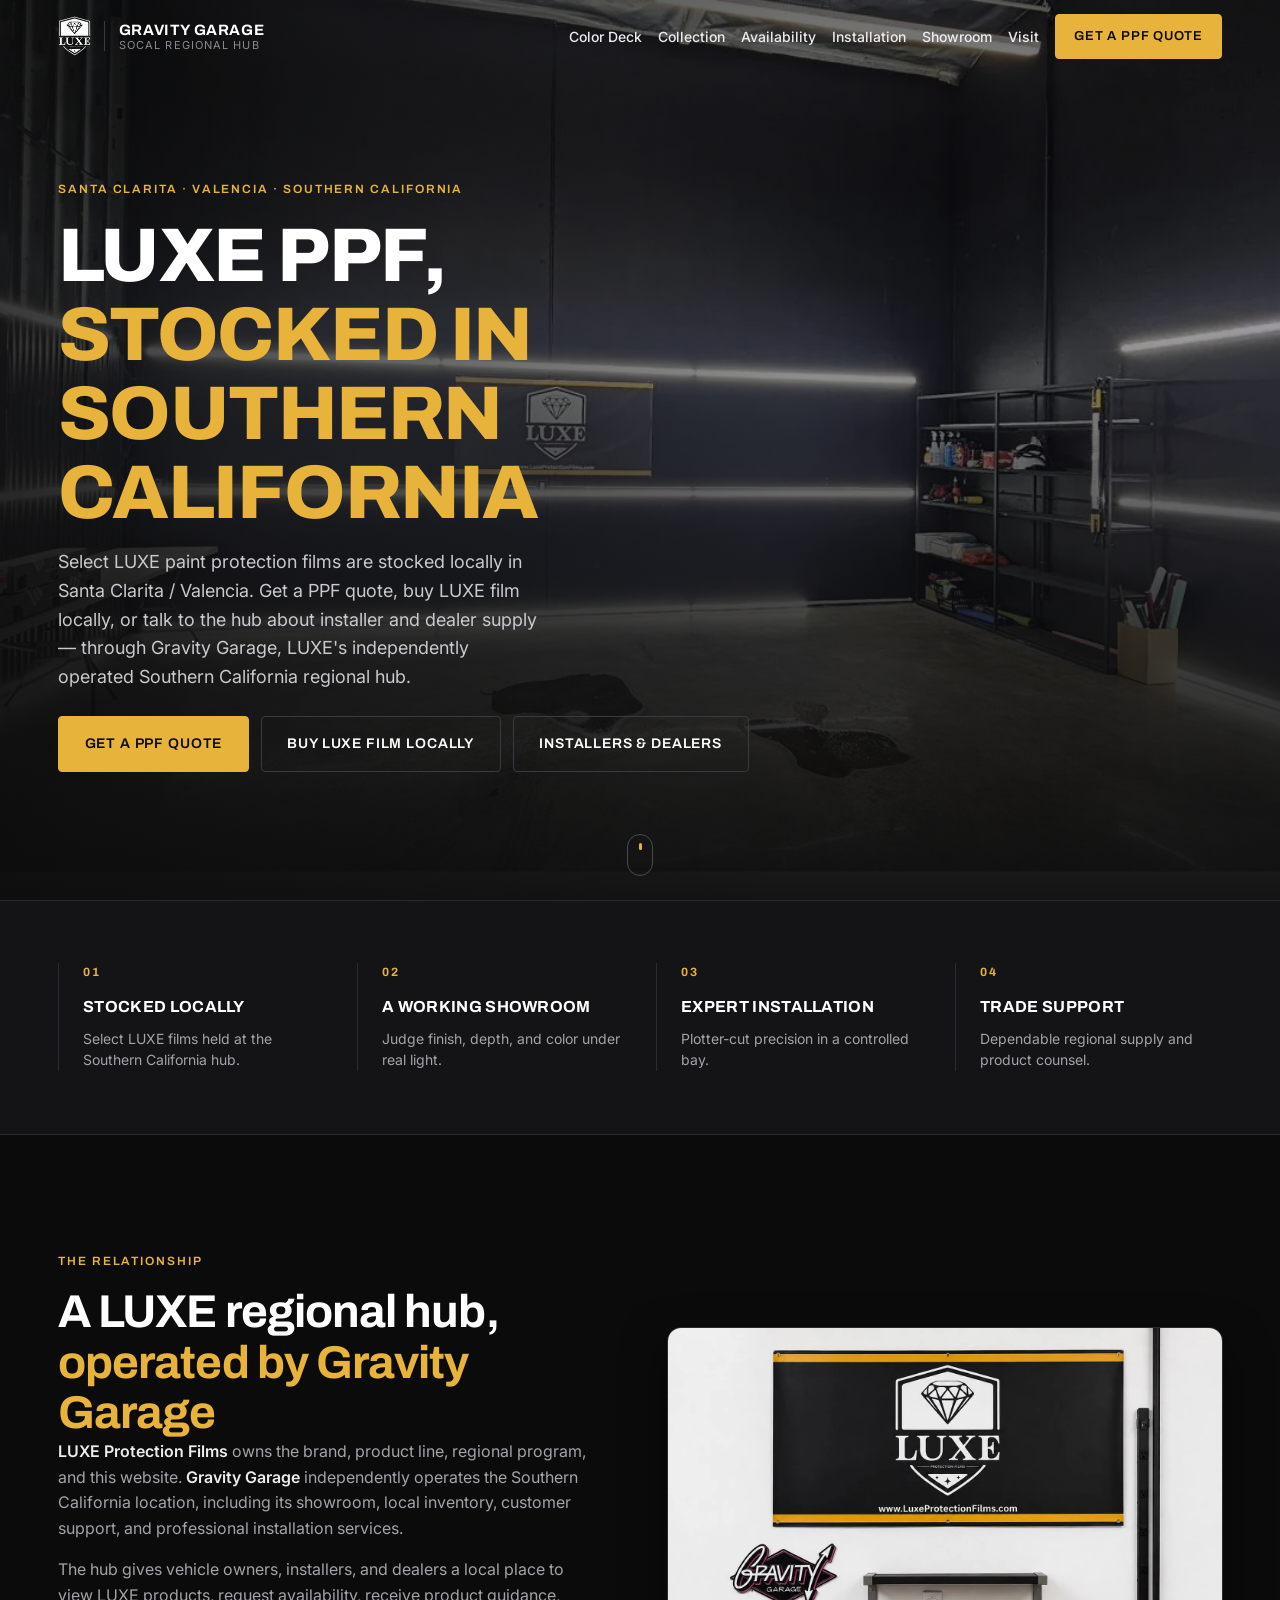
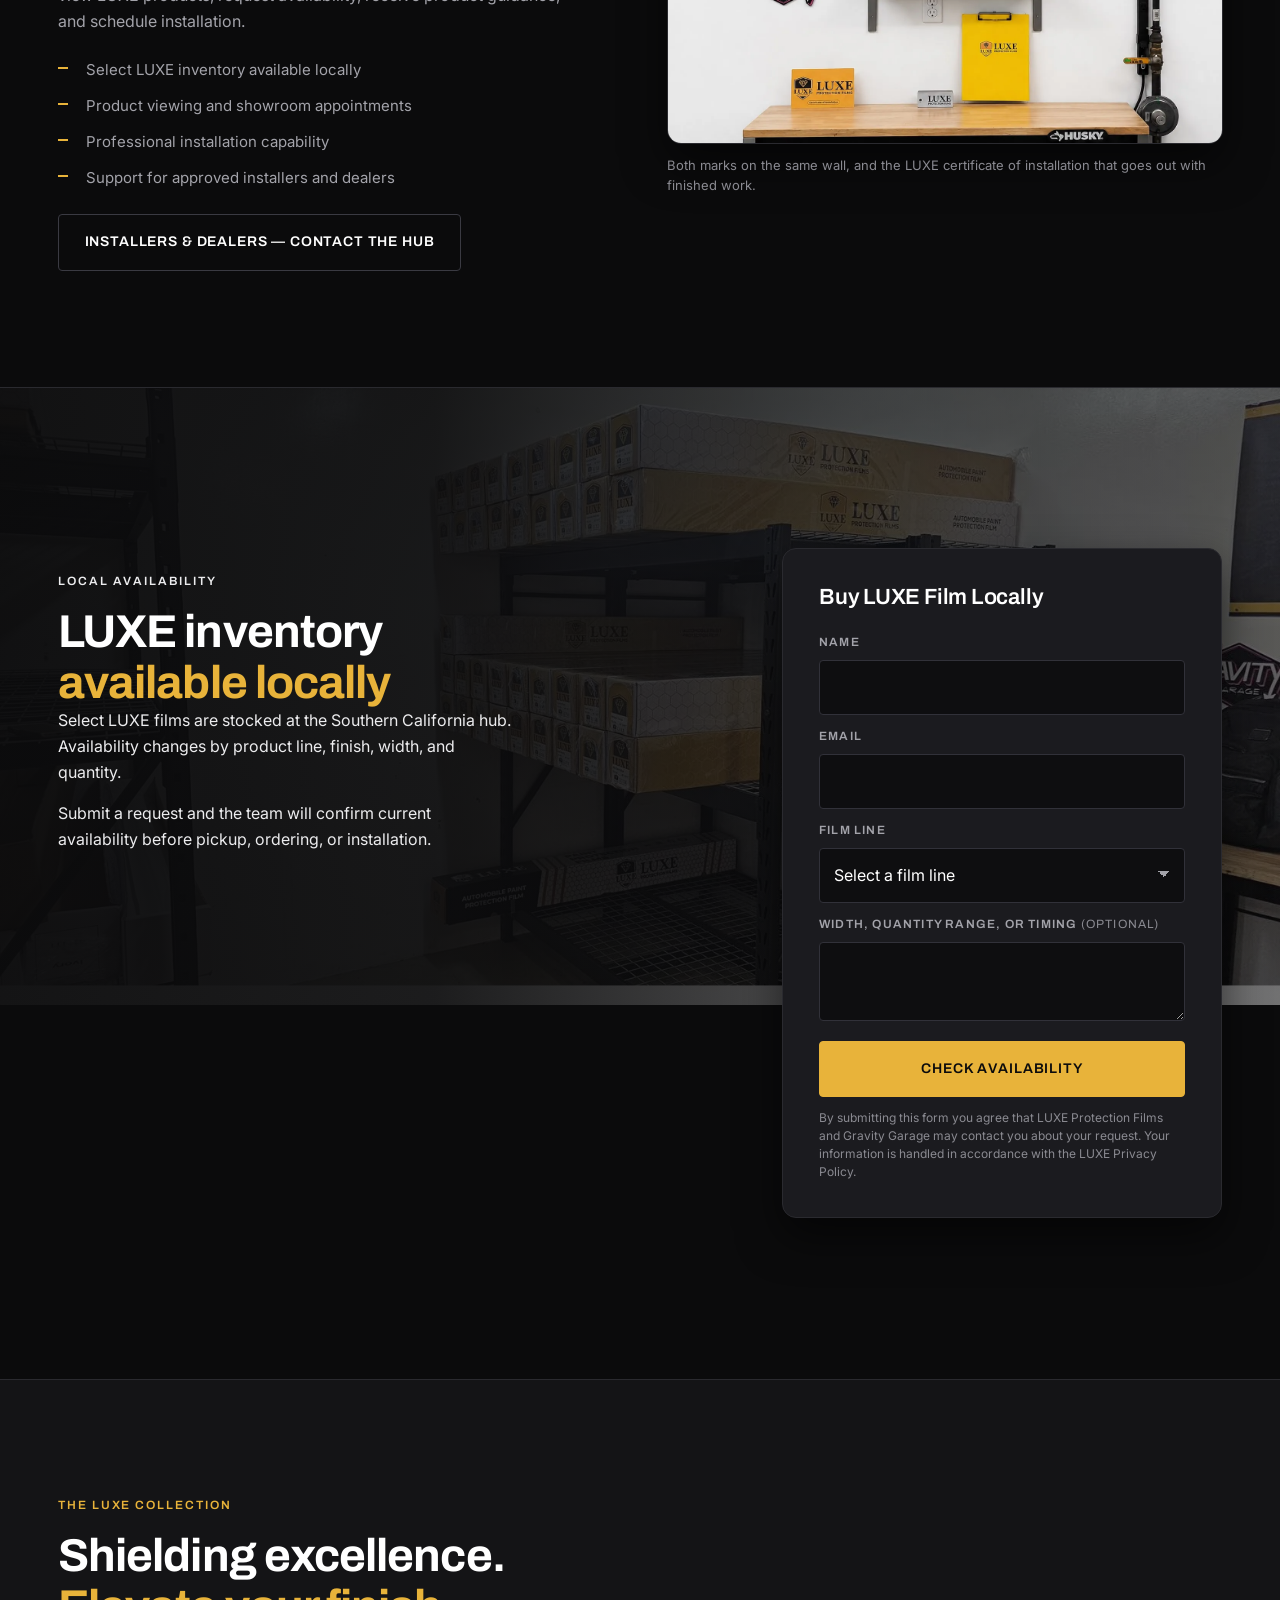
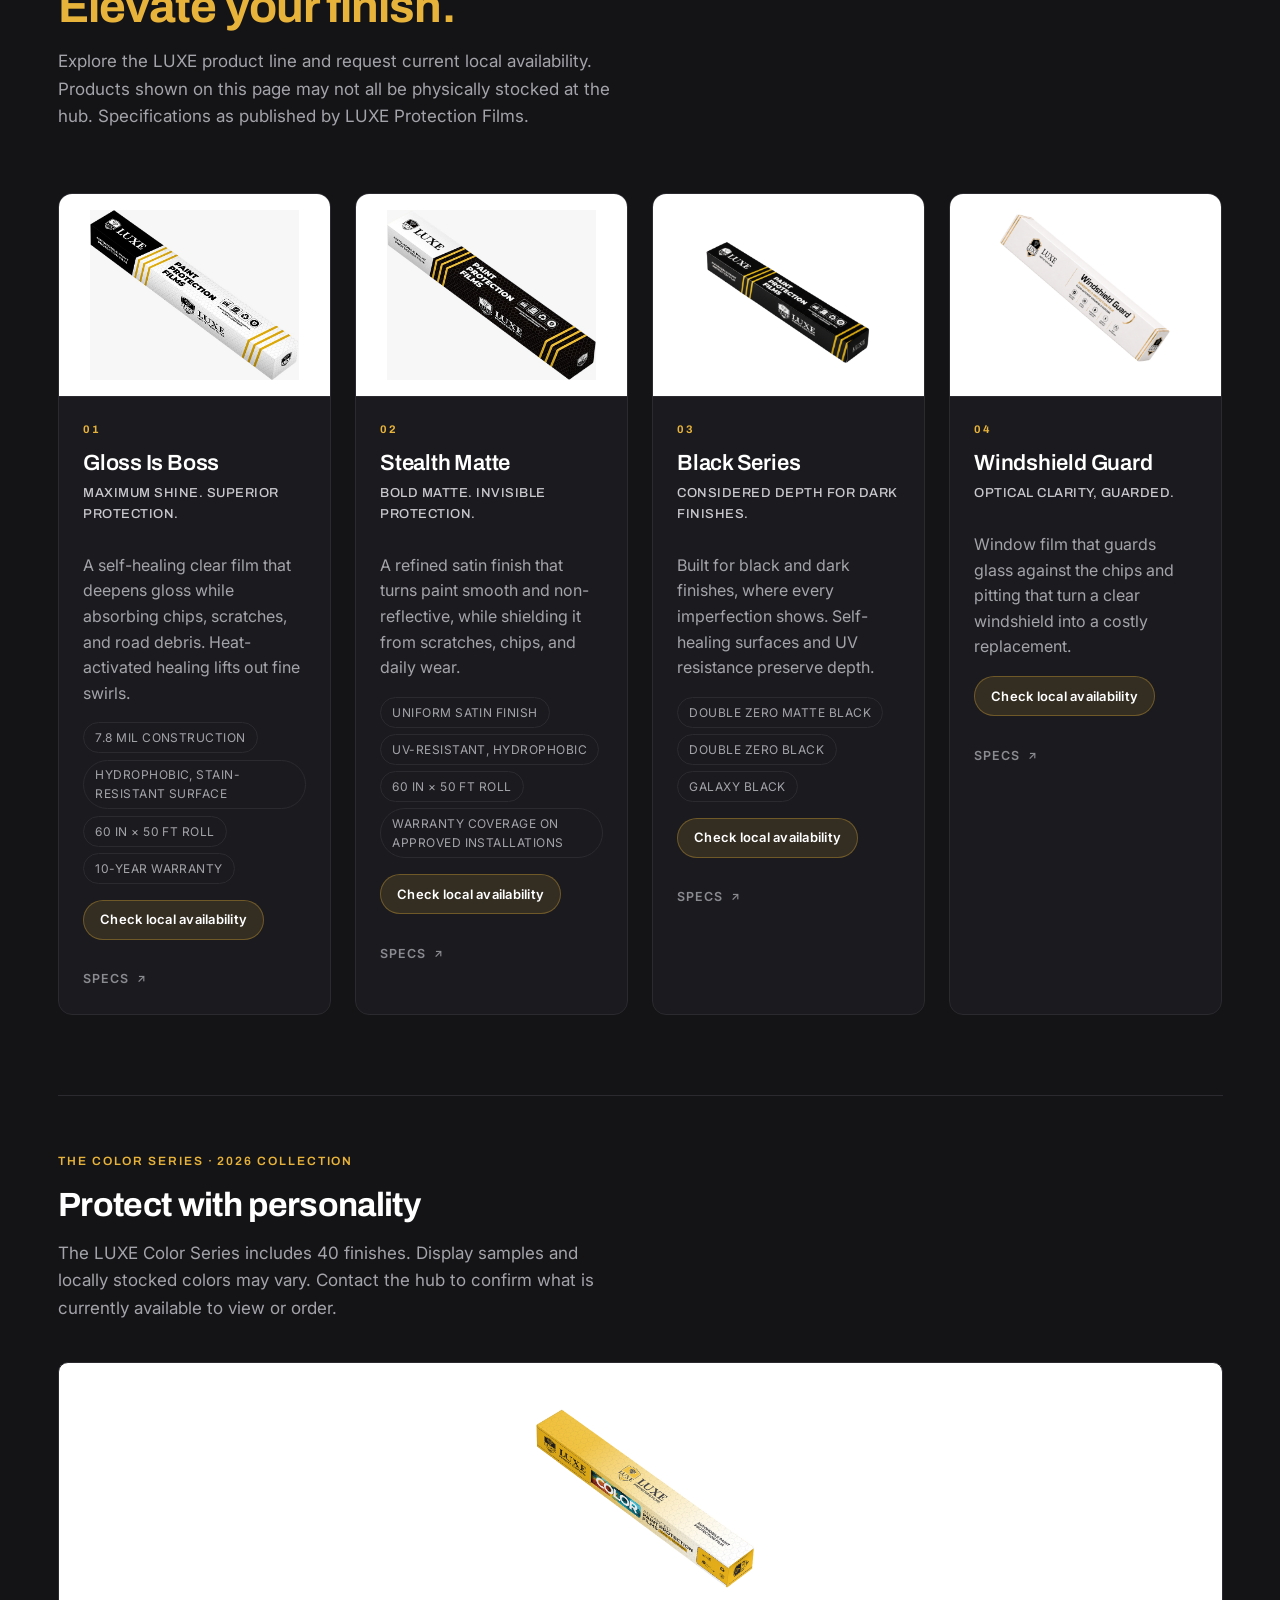
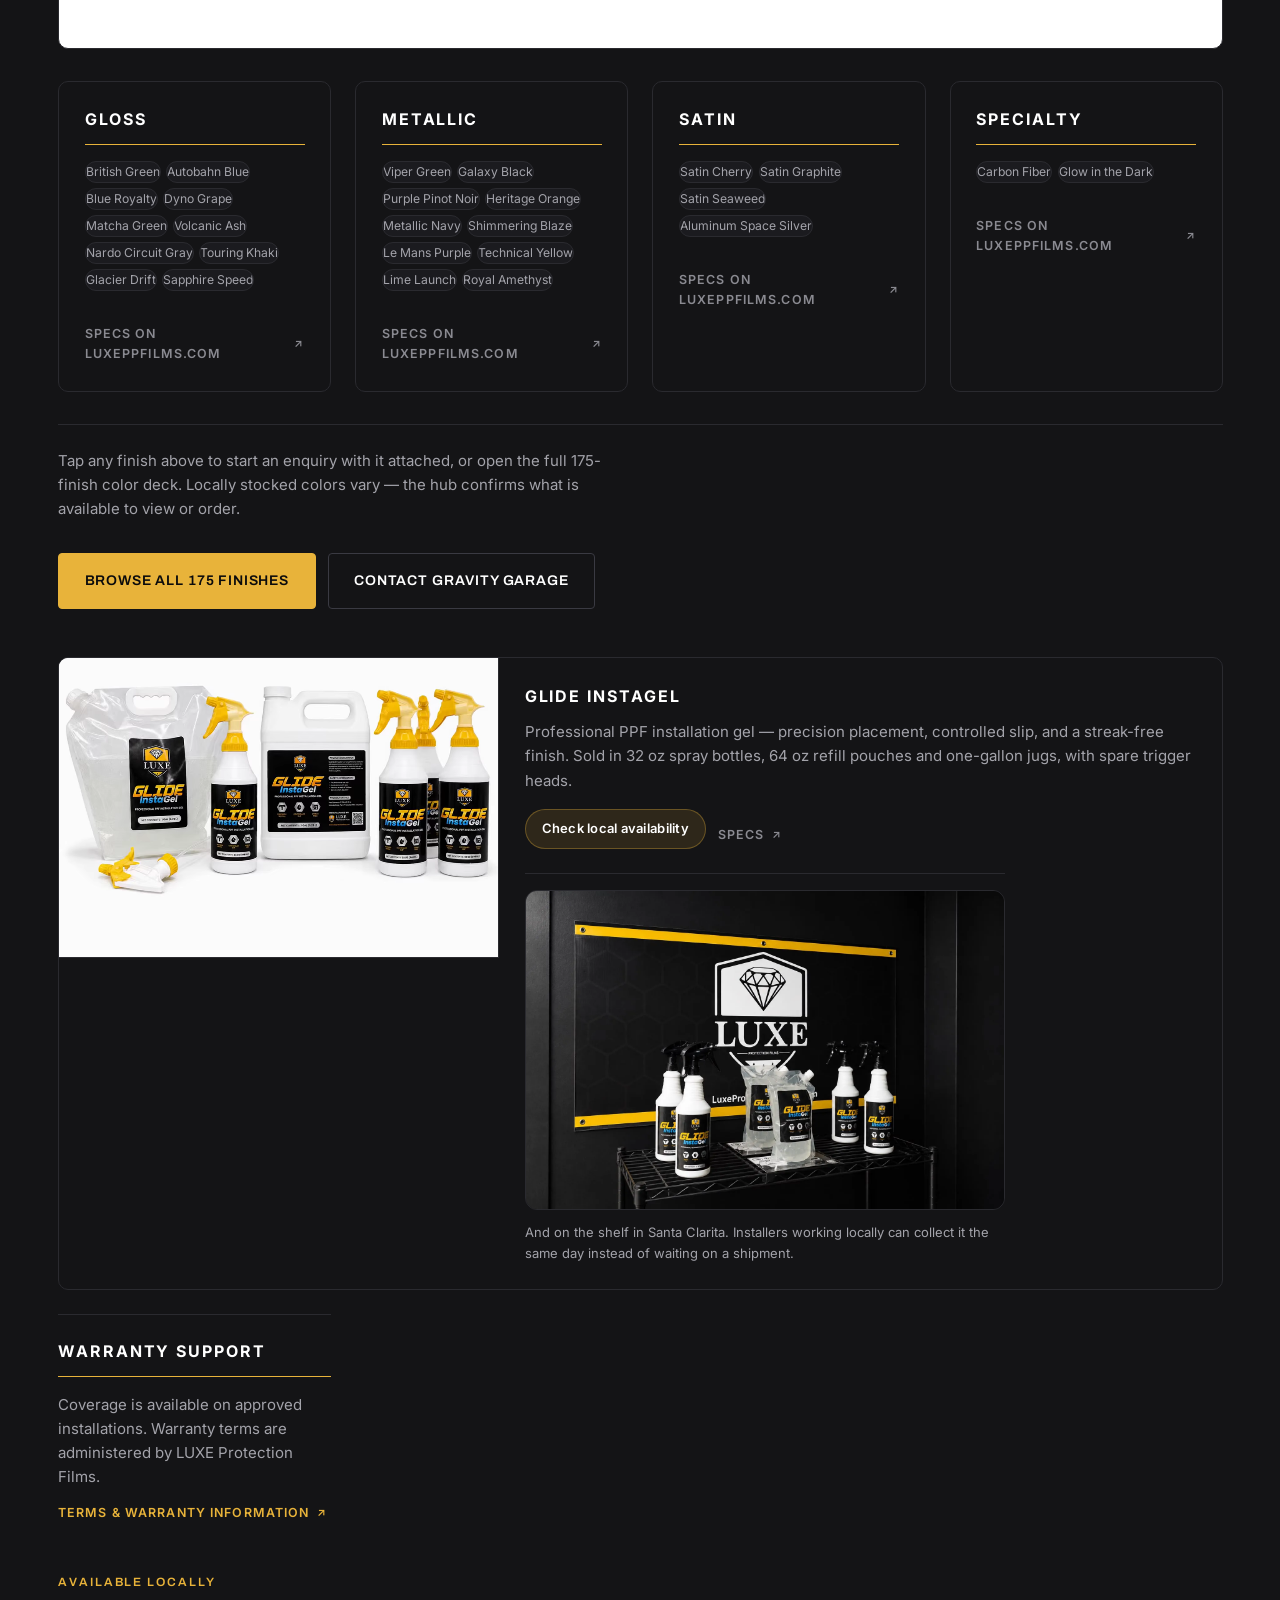
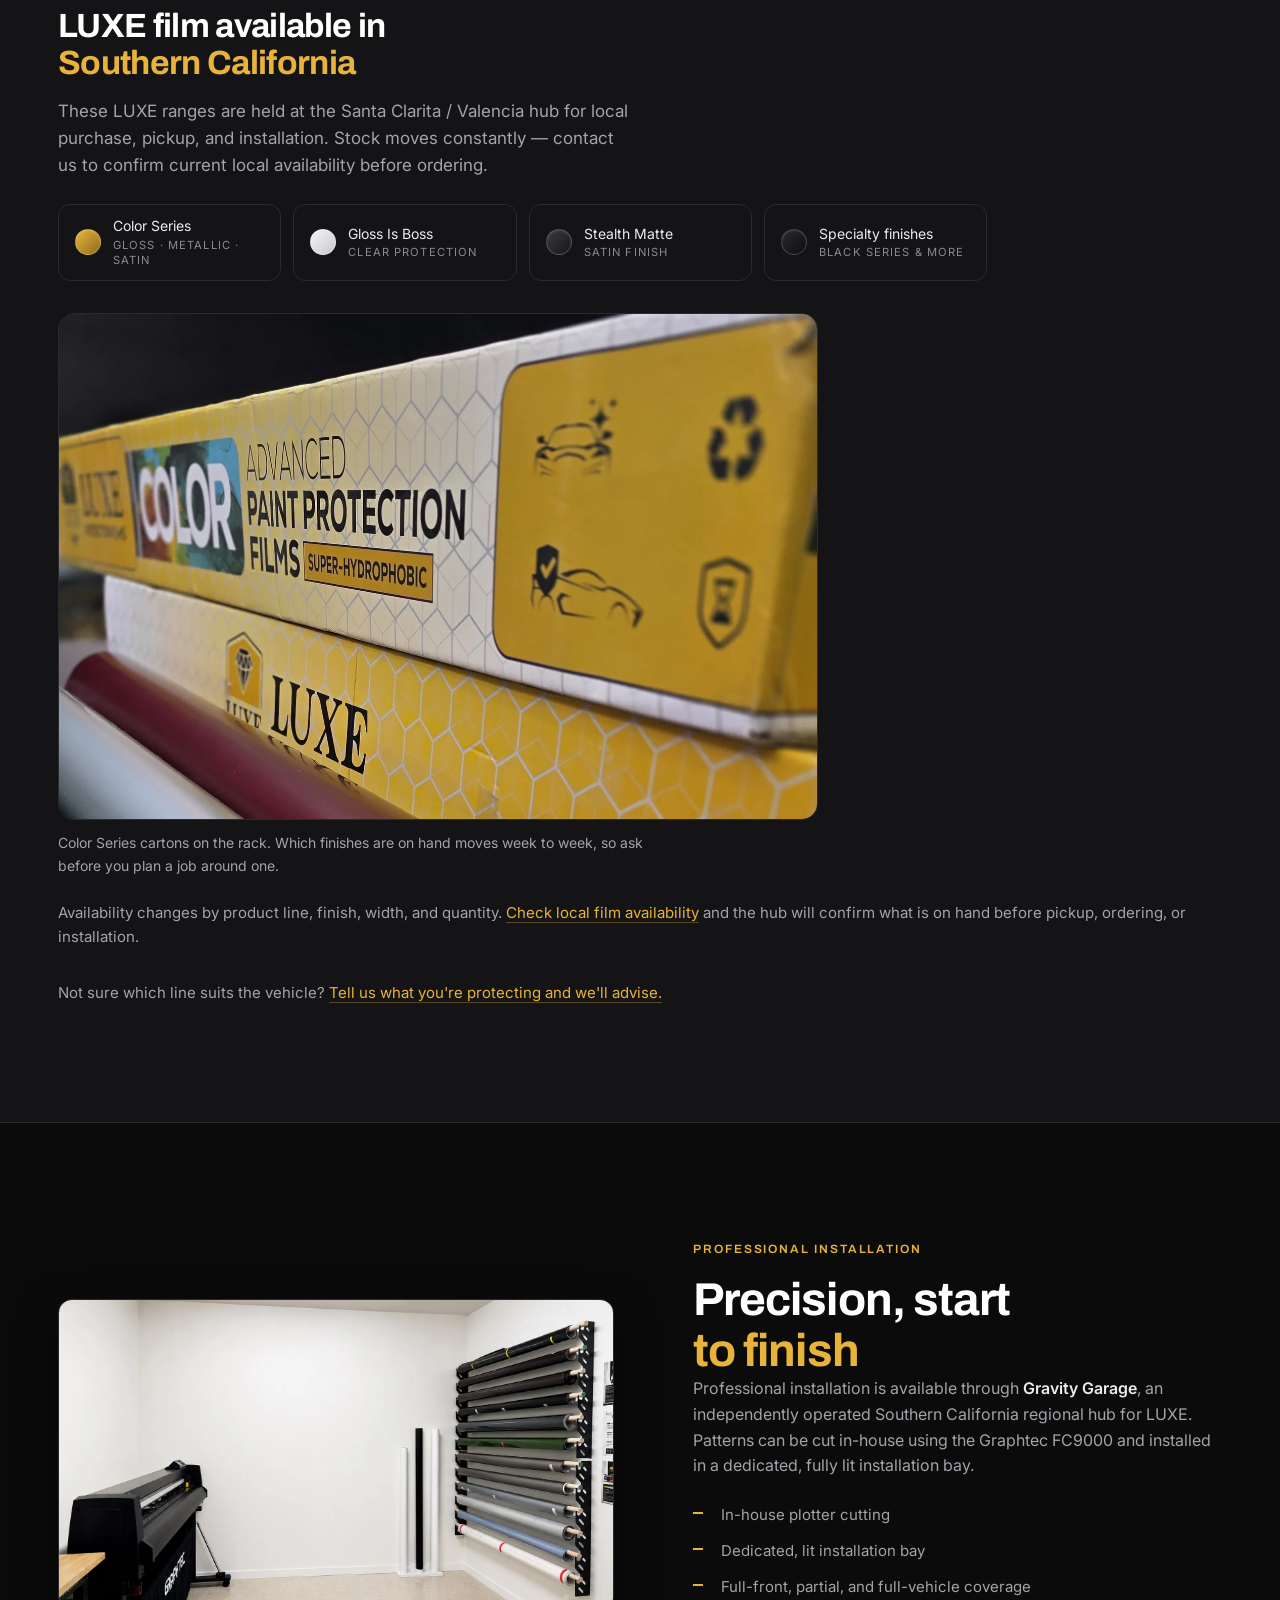
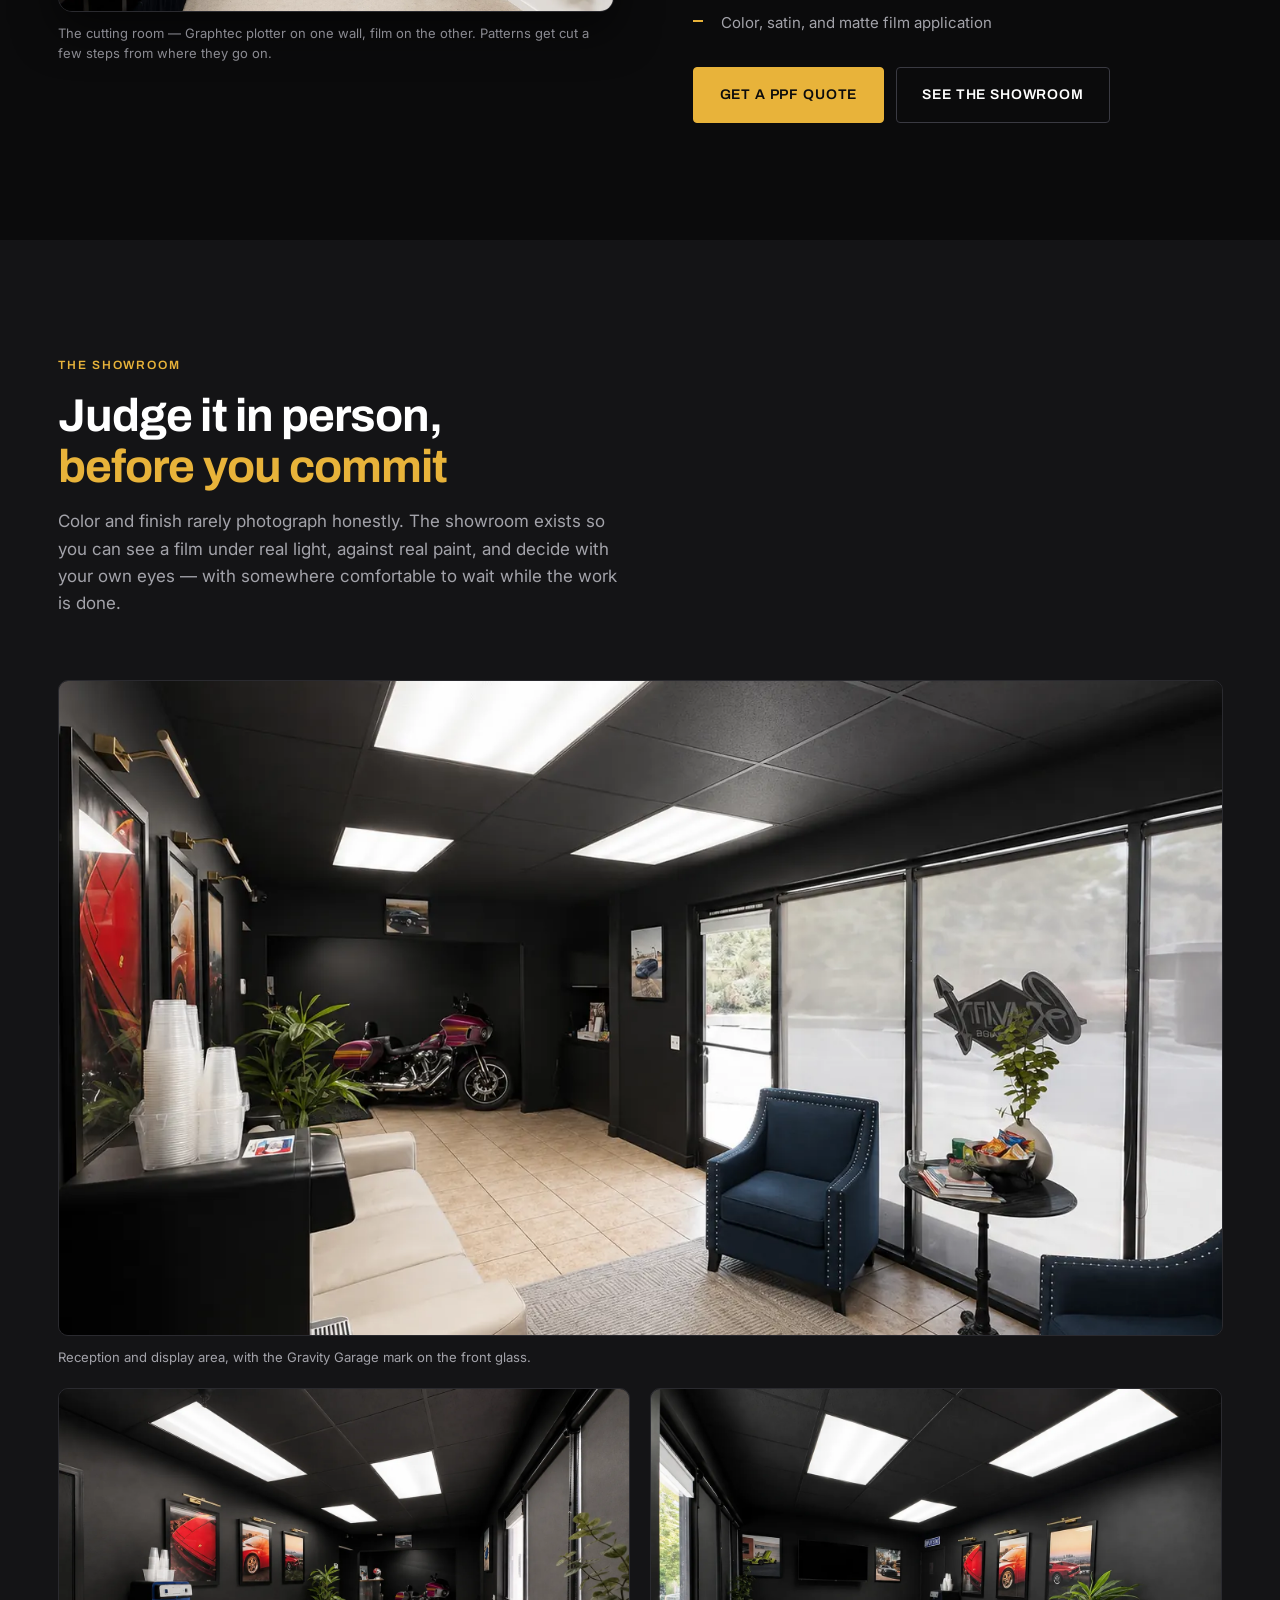
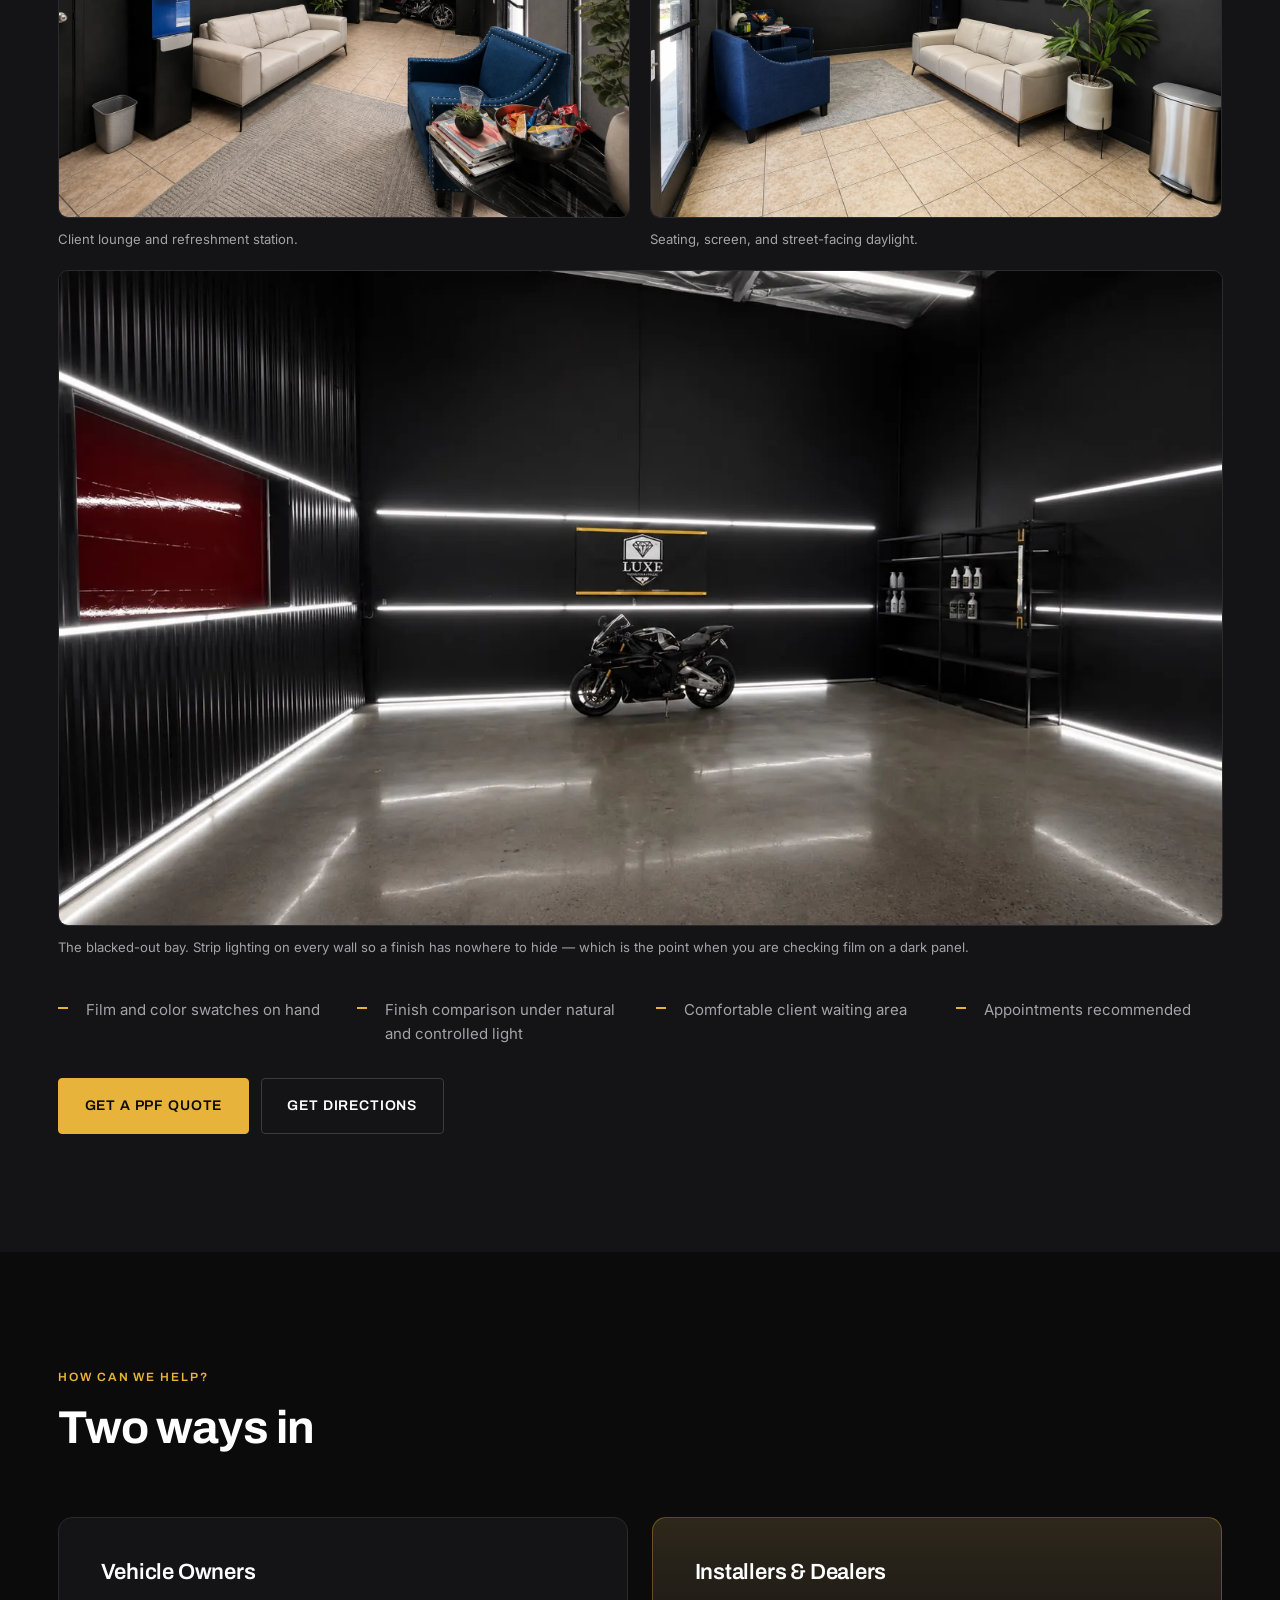
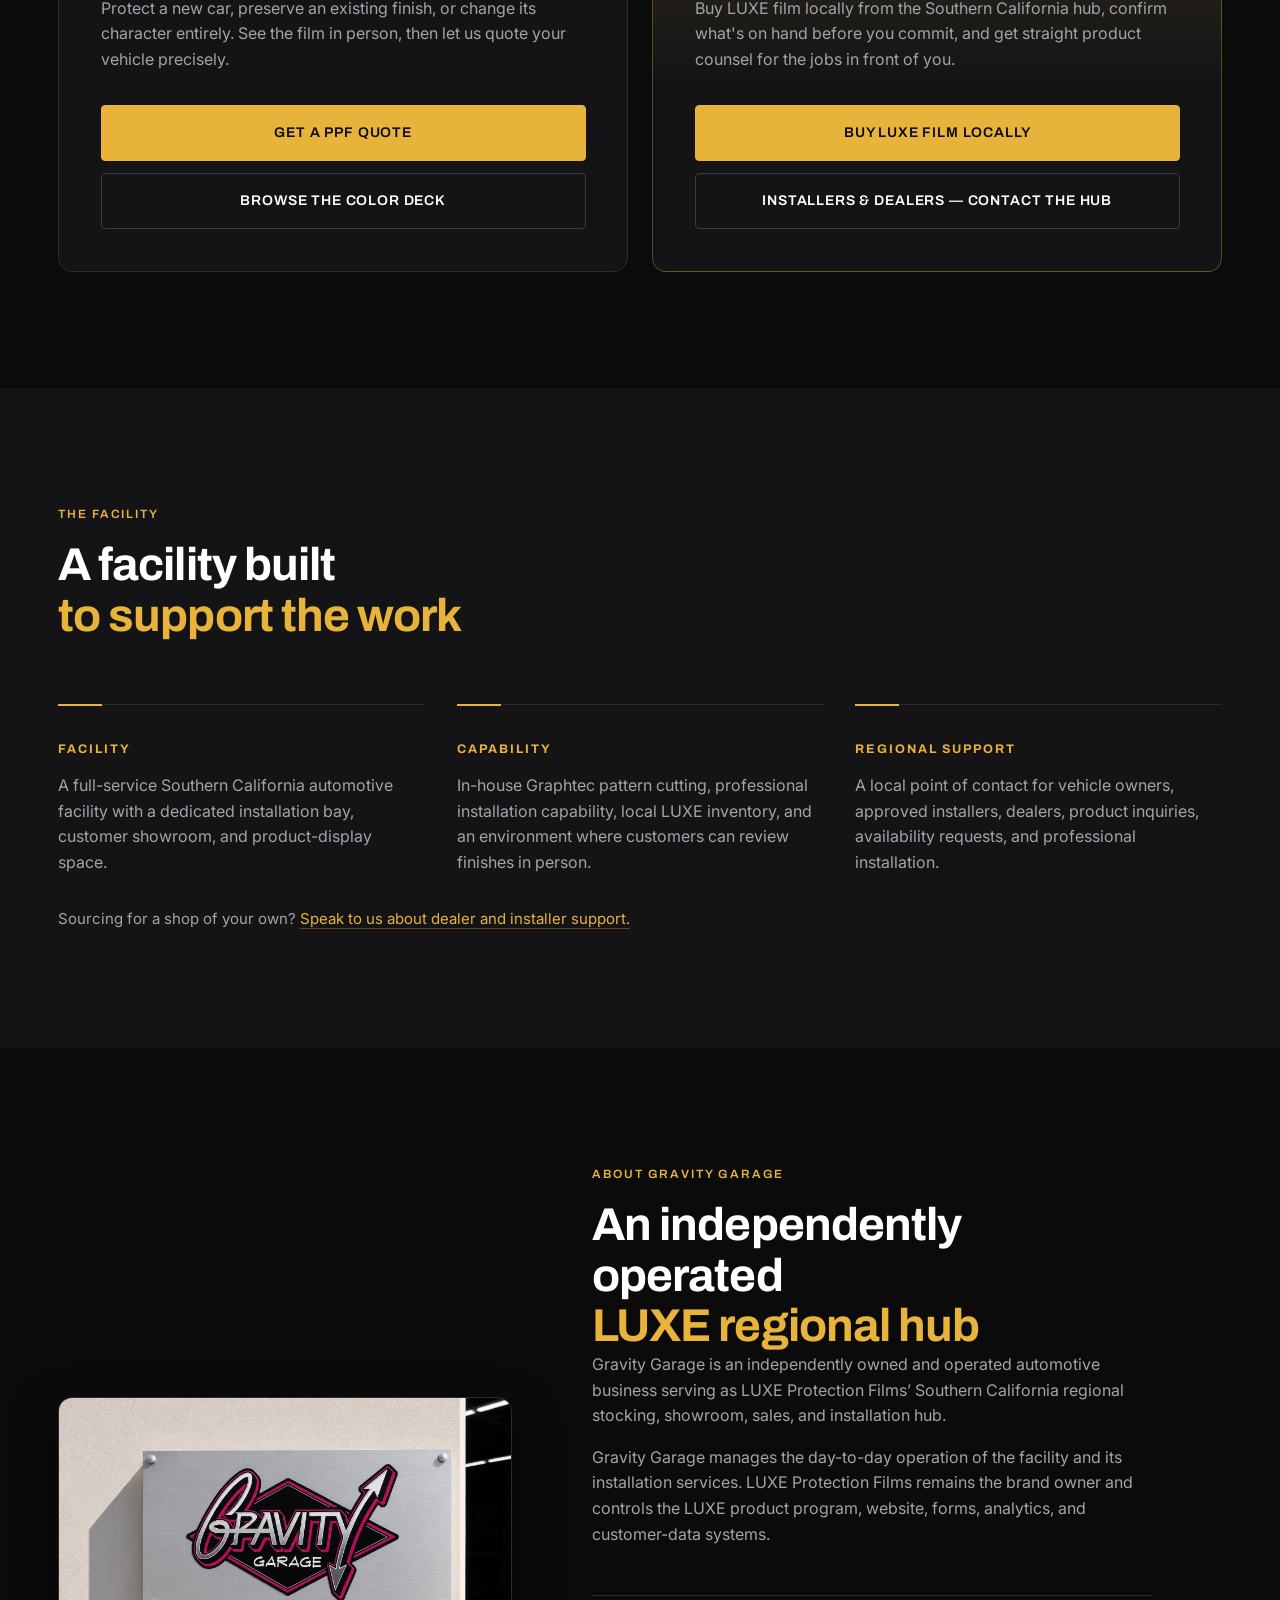
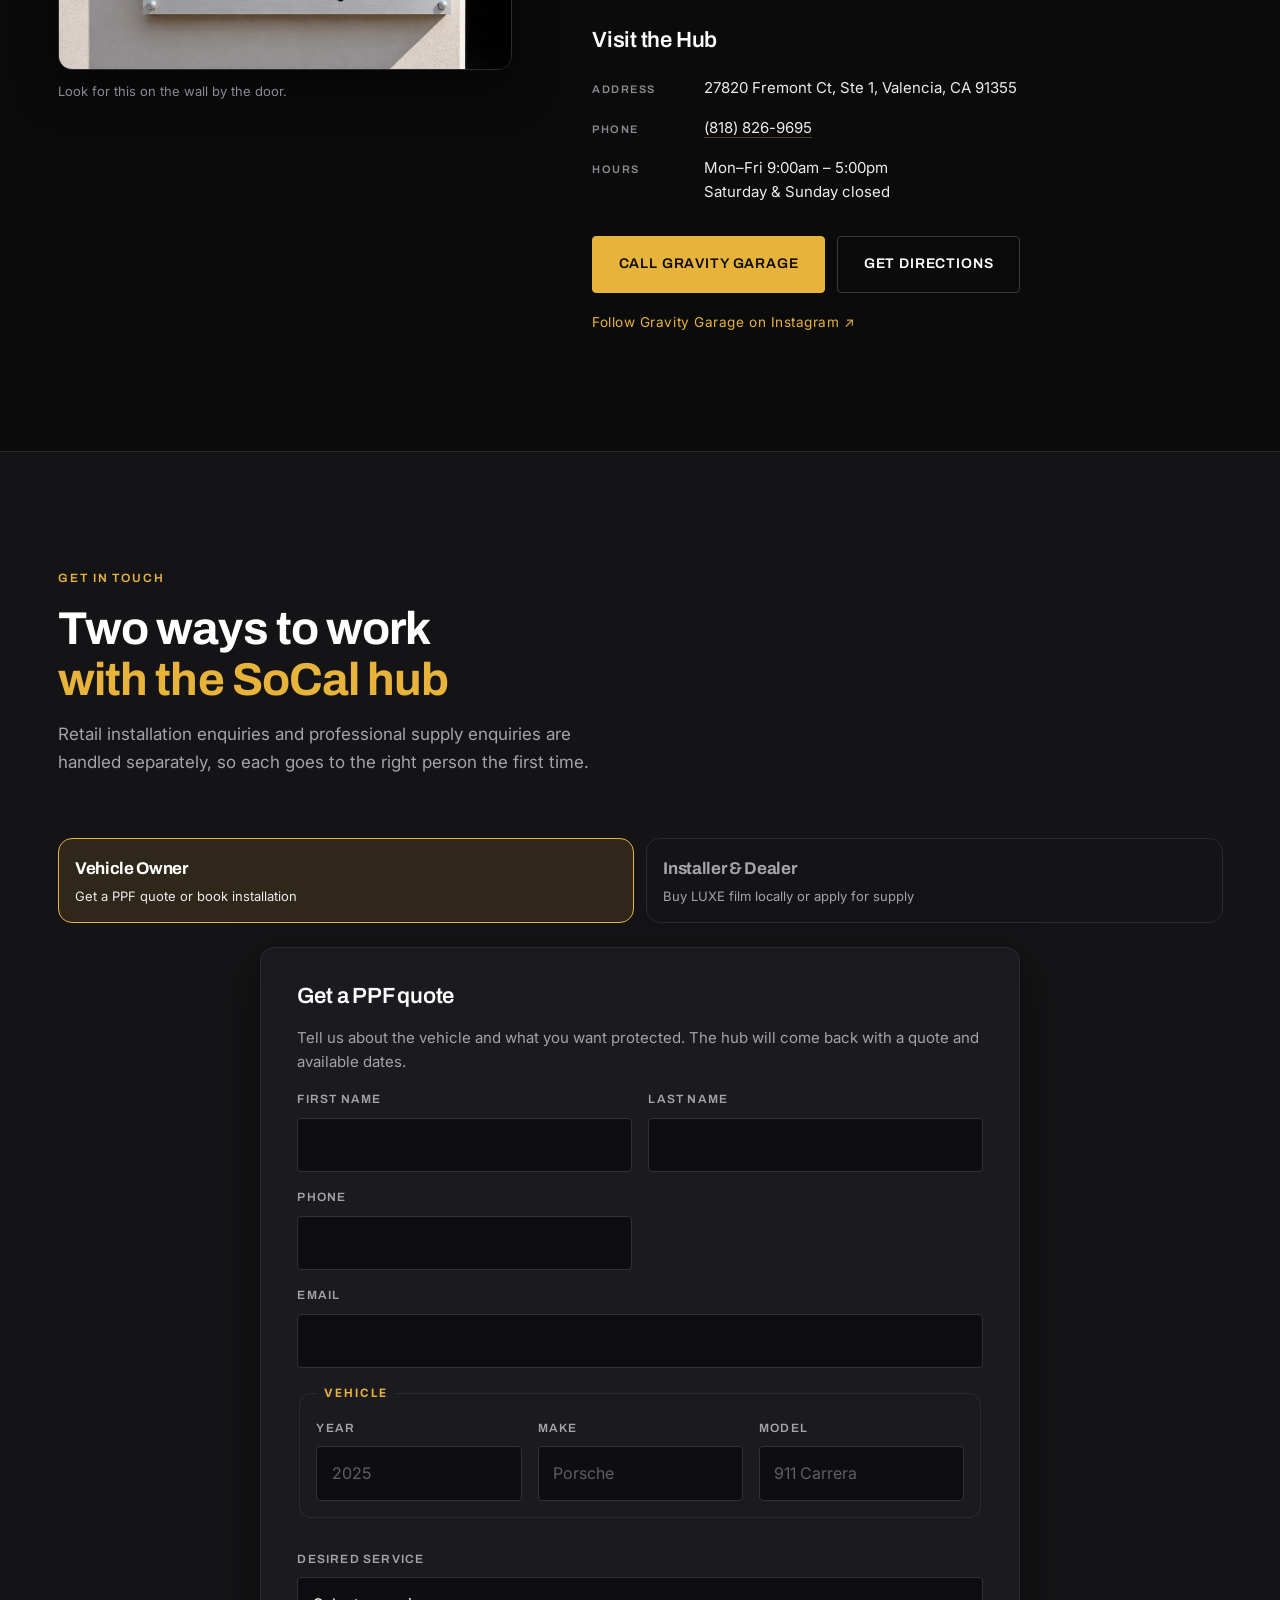
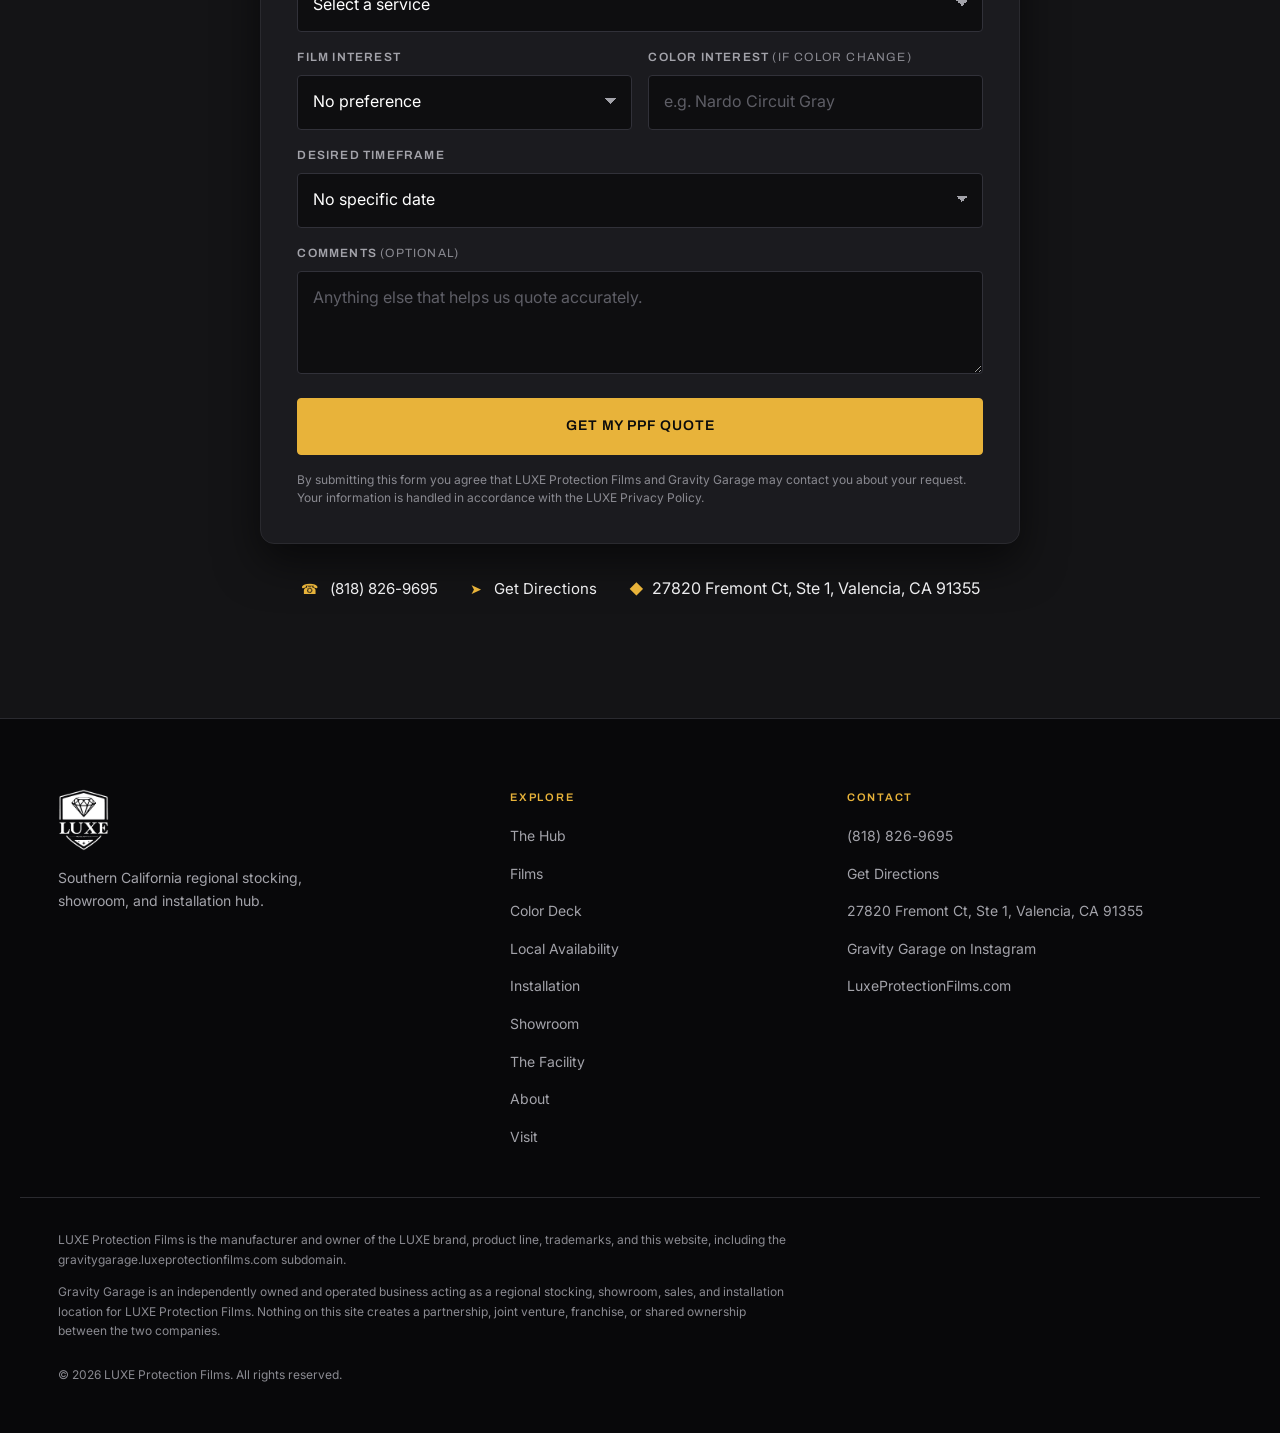
==== commit 96bdef55: "Straighten the Color Series photo, put the Glide range on video The Color Series carton shot was lan" ====
--- a/index.html
+++ b/index.html
@@ -372,15 +372,19 @@
 
       <!-- Supporting range -->
       <div class="range range--cards reveal">
-        <div class="range__item range__item--media">
-          <div class="packshot packshot--wide">
-            <picture>
-              <source media="(max-width: 720px)" type="image/webp" srcset="assets/images/products/luxe-glide-collection-mob.webp">
-              <source media="(max-width: 720px)" srcset="assets/images/products/luxe-glide-collection-mob.jpg">
-              <source type="image/webp" srcset="assets/images/products/luxe-glide-collection.webp">
-              <img src="assets/images/products/luxe-glide-collection.jpg" width="1200" height="1200" loading="lazy" decoding="async"
-                   alt="The full LUXE Glide InstaGel range: a 64 oz refill pouch, 32 oz trigger-spray bottles, a one-gallon jug, and spare trigger heads.">
-            </picture>
+        <div class="range__item range__item--media range__item--vid">
+          <div class="range__media">
+            <div class="packshot packshot--wide packshot--video">
+              <video class="packshot__vid" width="1000" height="680"
+                     autoplay muted loop playsinline preload="metadata"
+                     poster="assets/images/products/luxe-glide-video-poster.jpg"
+                     aria-label="The full LUXE Glide InstaGel range turning slowly on a white sweep: a 64 oz refill pouch, 32 oz trigger-spray bottles, a one-gallon jug, and spare trigger heads.">
+                <source src="assets/video/luxe-glide-instagel.mp4" type='video/mp4; codecs="avc1.640028"'>
+                <source src="assets/video/luxe-glide-instagel.webm" type='video/webm; codecs="vp9"'>
+                <img src="assets/images/products/luxe-glide-video-poster.jpg" width="1000" height="680" loading="lazy" decoding="async"
+                     alt="The full LUXE Glide InstaGel range: a 64 oz refill pouch, 32 oz trigger-spray bottles, a one-gallon jug, and spare trigger heads.">
+              </video>
+            </div>
           </div>
           <div class="range__body">
             <h4 class="cway__t">Glide InstaGel</h4>
@@ -430,8 +434,8 @@
             <source media="(max-width: 720px)" type="image/webp" srcset="assets/images/luxe-color-series-packaging-mob.webp">
             <source media="(max-width: 720px)" srcset="assets/images/luxe-color-series-packaging-mob.jpg">
             <source type="image/webp" srcset="assets/images/luxe-color-series-packaging.webp">
-            <img src="assets/images/luxe-color-series-packaging.jpg" width="1800" height="832" loading="lazy" decoding="async"
-                 alt="LUXE Color Series boxes racked on edge, the yellow Advanced Paint Protection Film carton in focus with further cartons in red, white and green receding behind it.">
+            <img src="assets/images/luxe-color-series-packaging.jpg" width="1500" height="1000" loading="lazy" decoding="async"
+                 alt="A yellow LUXE Color Series carton — Advanced Paint Protection Films, Super-Hydrophobic — stacked on a LUXE carton on the rack, with a roll of deep red film alongside.">
           </picture>
           <figcaption>Color Series cartons on the rack. Which finishes are on hand moves week to week, so ask before you plan a job around one.</figcaption>
         </figure>
--- a/assets/css/main.css
+++ b/assets/css/main.css
@@ -1124,7 +1124,8 @@
   display:grid;grid-template-columns:minmax(260px,340px) 1fr;gap:1.6rem;align-items:start}
 .range__item--media .packshot{background:#fff;display:flex;
   align-items:center;justify-content:center;padding:1.2rem;align-self:stretch}
-.range__item--media .packshot img{width:100%;height:auto;max-height:340px;object-fit:contain;display:block}
+.range__item--media .packshot img,
+.range__item--media .packshot video{width:100%;height:auto;max-height:340px;object-fit:contain;display:block}
 .range__body{padding:1.6rem 1.6rem 1.6rem 0}
 .range__body .cway__t{border-bottom:0;padding-bottom:.2rem;margin-bottom:.5rem}
 
@@ -1137,7 +1138,8 @@
   .colorway__pack img{max-height:170px}
   .range__item--media{grid-template-columns:1fr;gap:0}
   .range__item--media .packshot{padding:1.4rem}
-  .range__item--media .packshot img{max-height:260px}
+  .range__item--media .packshot img,
+  .range__item--media .packshot video{max-height:260px}
   .range__body{padding:1.3rem}
 }
 @media (prefers-reduced-motion:reduce){
@@ -1366,7 +1368,33 @@
 /* Glide InstaGel product block — the full range shot plus proof it is
    physically stocked at the hub. */
 .packshot--wide { display: flex; align-items: center; justify-content: center; }
-.packshot--wide img { width: 100%; height: auto; display: block; }
+.packshot--wide img,
+.packshot--wide video { width: 100%; height: auto; display: block; }
+
+/* Video packshot.
+   The clip is a 3:2-ish landscape on a white sweep, so it cannot fill the
+   tall square slot the stills were sized for — stretching the white panel
+   the full height of the card just leaves a blank slab beside the copy.
+   The panel hugs the clip instead: white where the product is, card surface
+   below it. The media column is also widened, since a landscape clip needs
+   more width than an upright bottle did. */
+.range__item--vid,
+.range__item--media:has(.packshot--video){grid-template-columns:minmax(300px,440px) 1fr}
+.range__media{display:flex;flex-direction:column;align-self:start;
+  border-right:1px solid var(--line)}
+.range__item--media .packshot--video{padding:0;align-self:stretch;
+  border-bottom:1px solid var(--line)}
+
+.packshot--video video{max-height:none;border-radius:0;width:100%;height:auto}
+.range__item--media .packshot--video video{max-height:none}
+@media (max-width:640px){
+  /* Must restate the single-column rule: the widened video grid above is
+     unscoped and would otherwise win on cascade order and leave a 300px
+     column on a 390px phone. */
+  .range__item--vid,
+  .range__item--media:has(.packshot--video){grid-template-columns:1fr}
+  .range__media{border-right:0;border-bottom:1px solid var(--line)}
+}
 
 .range__proof {
   margin-top: var(--sp-5);
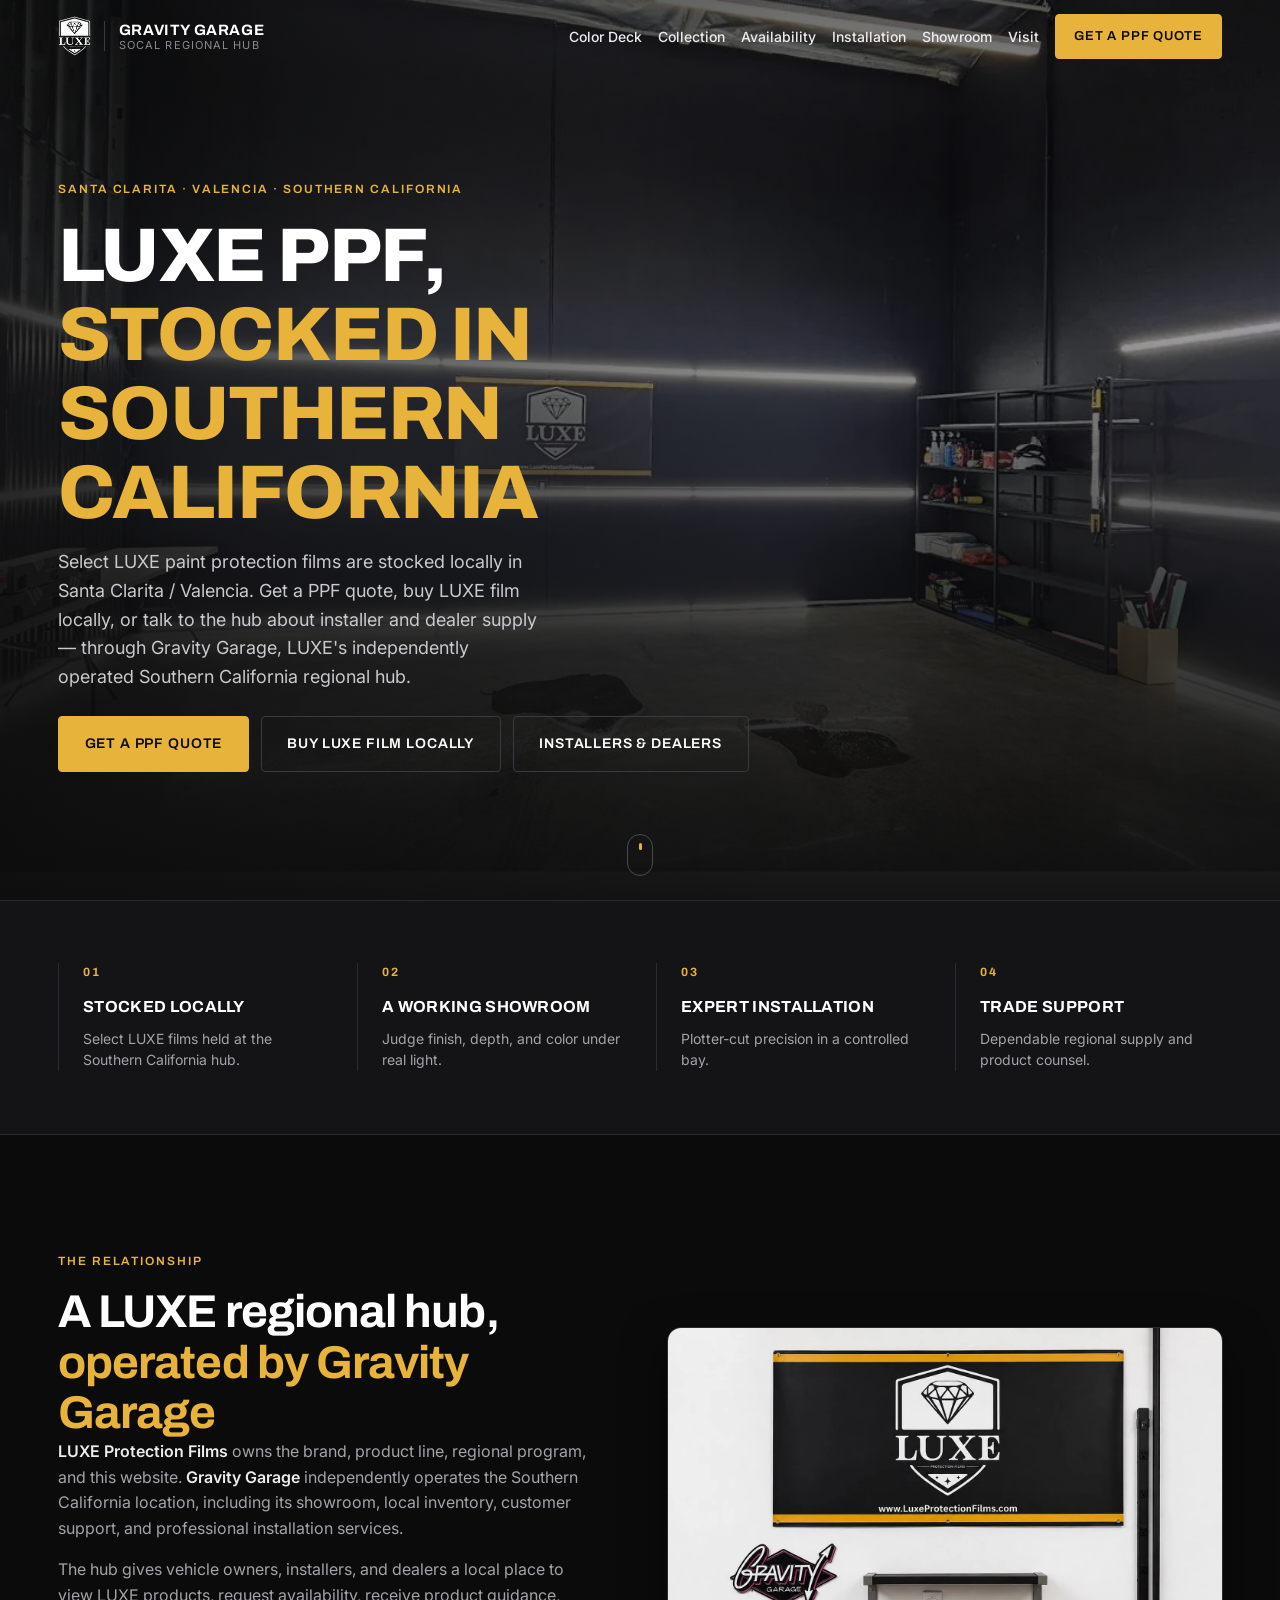
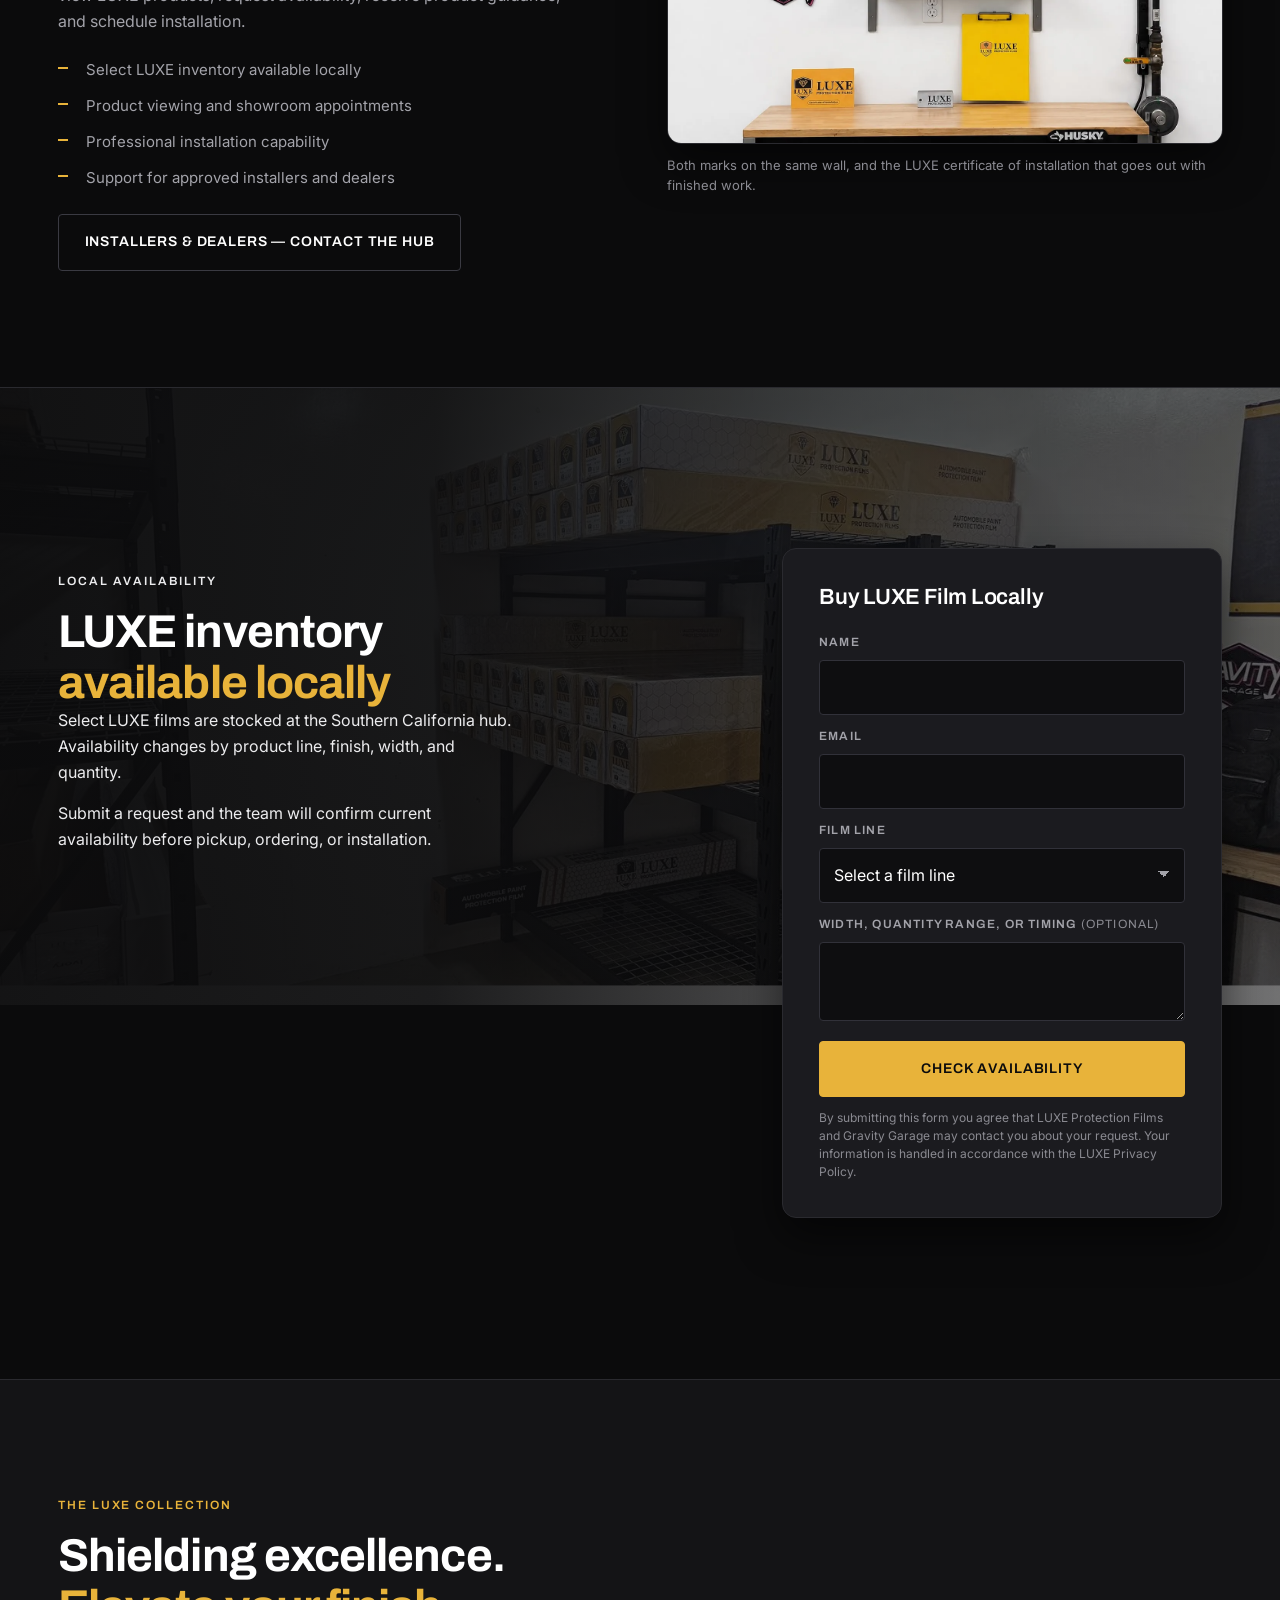
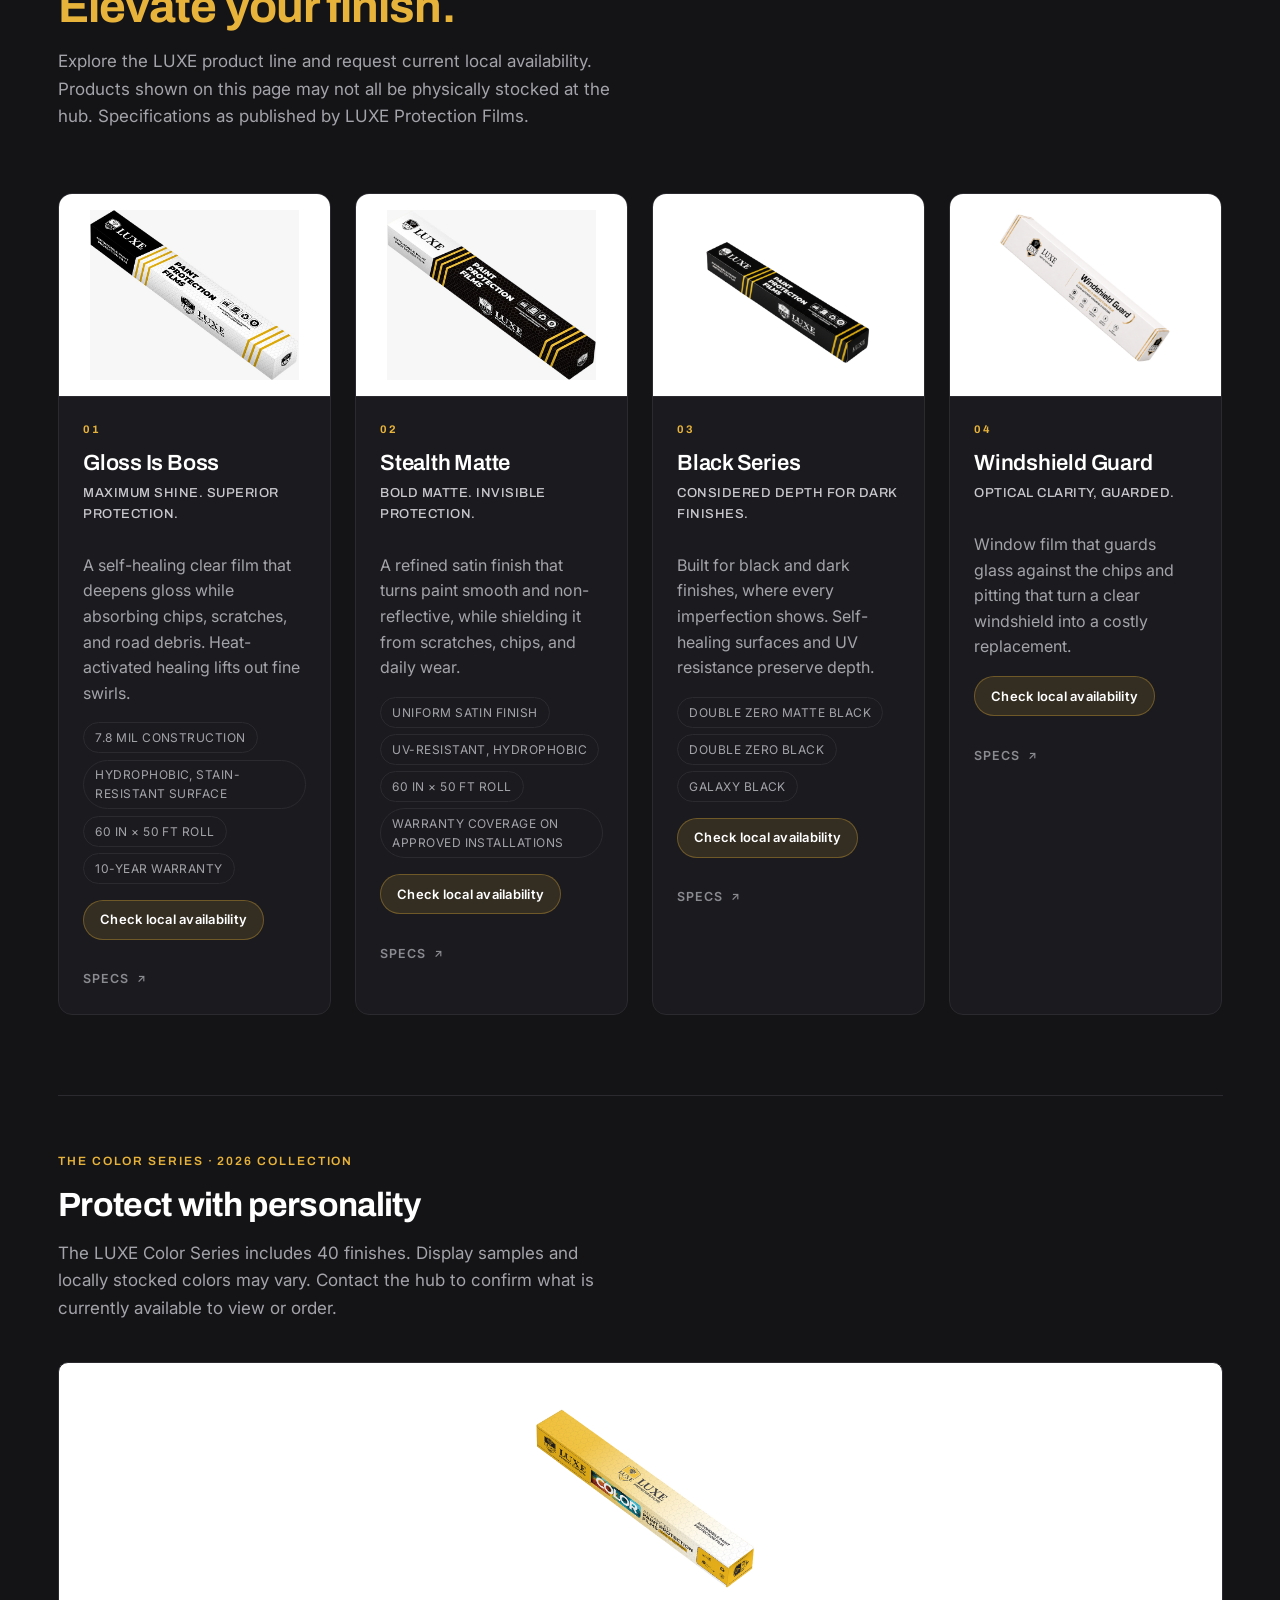
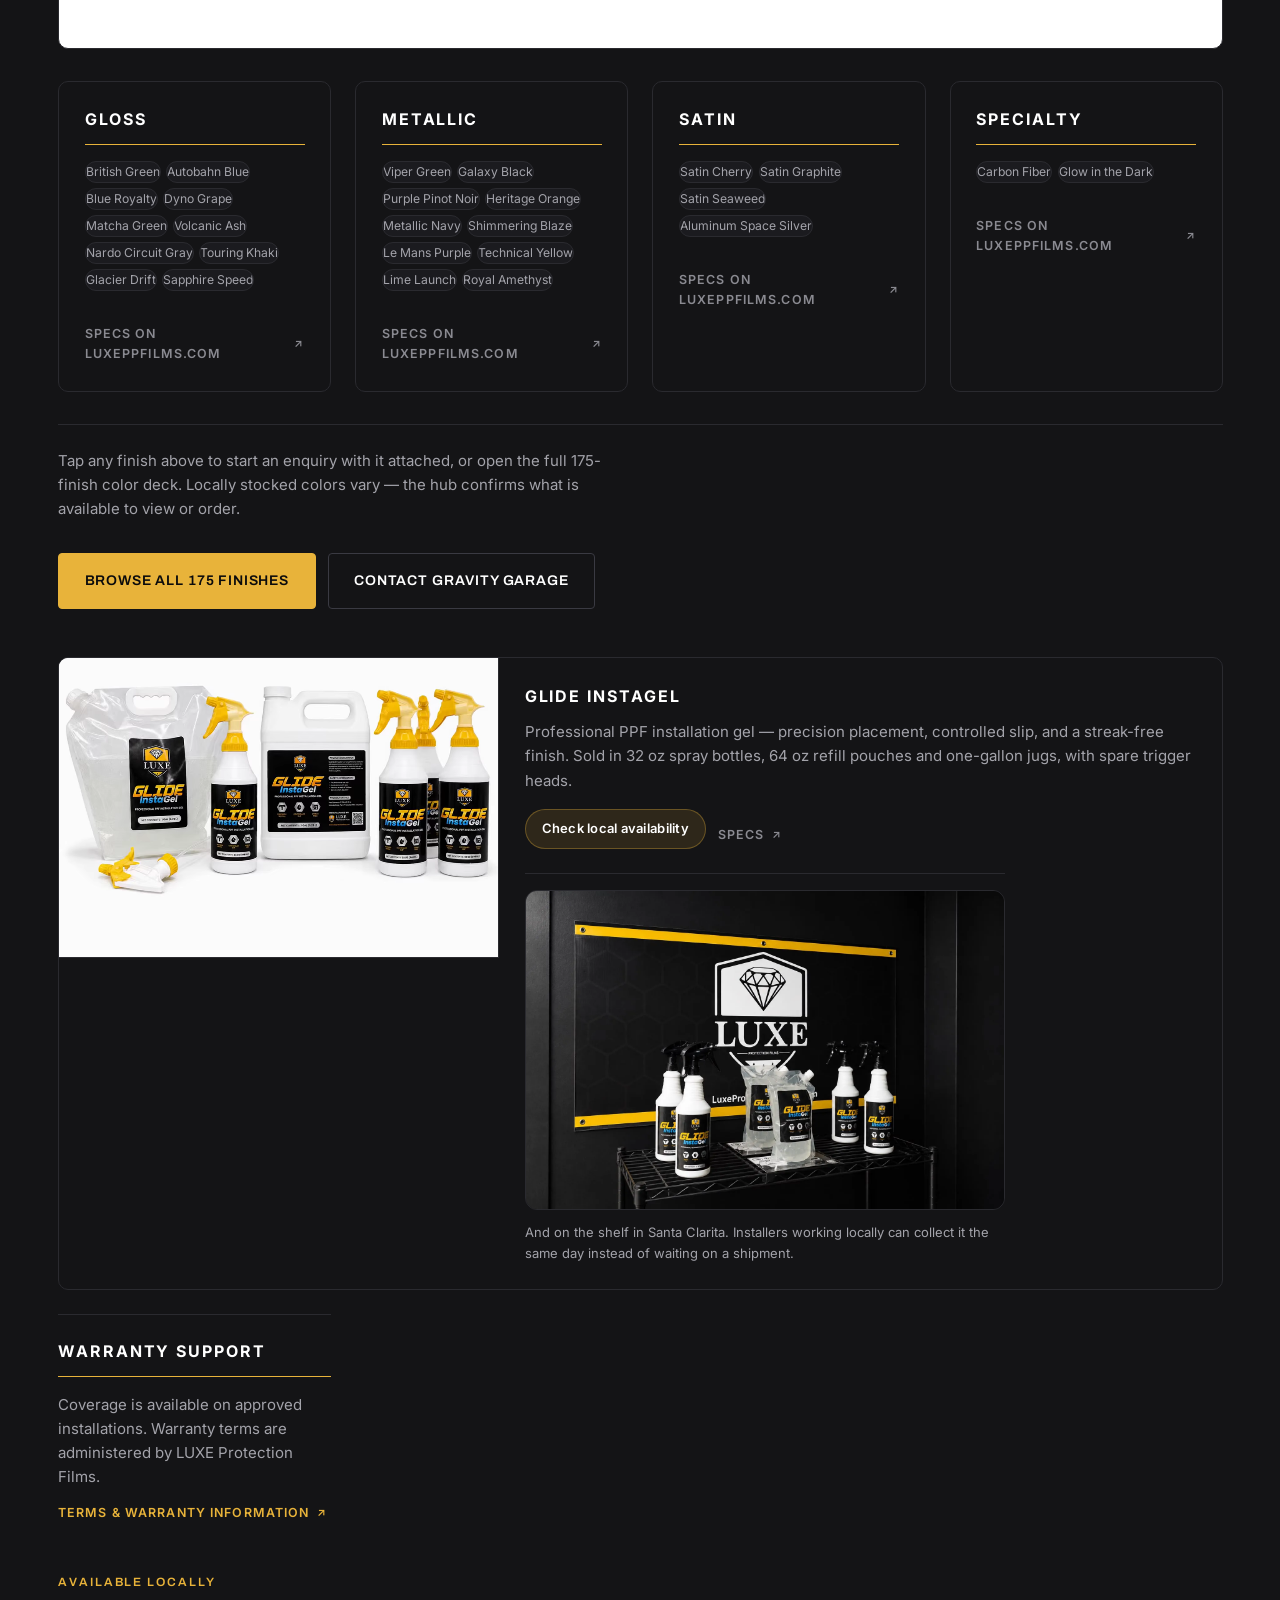
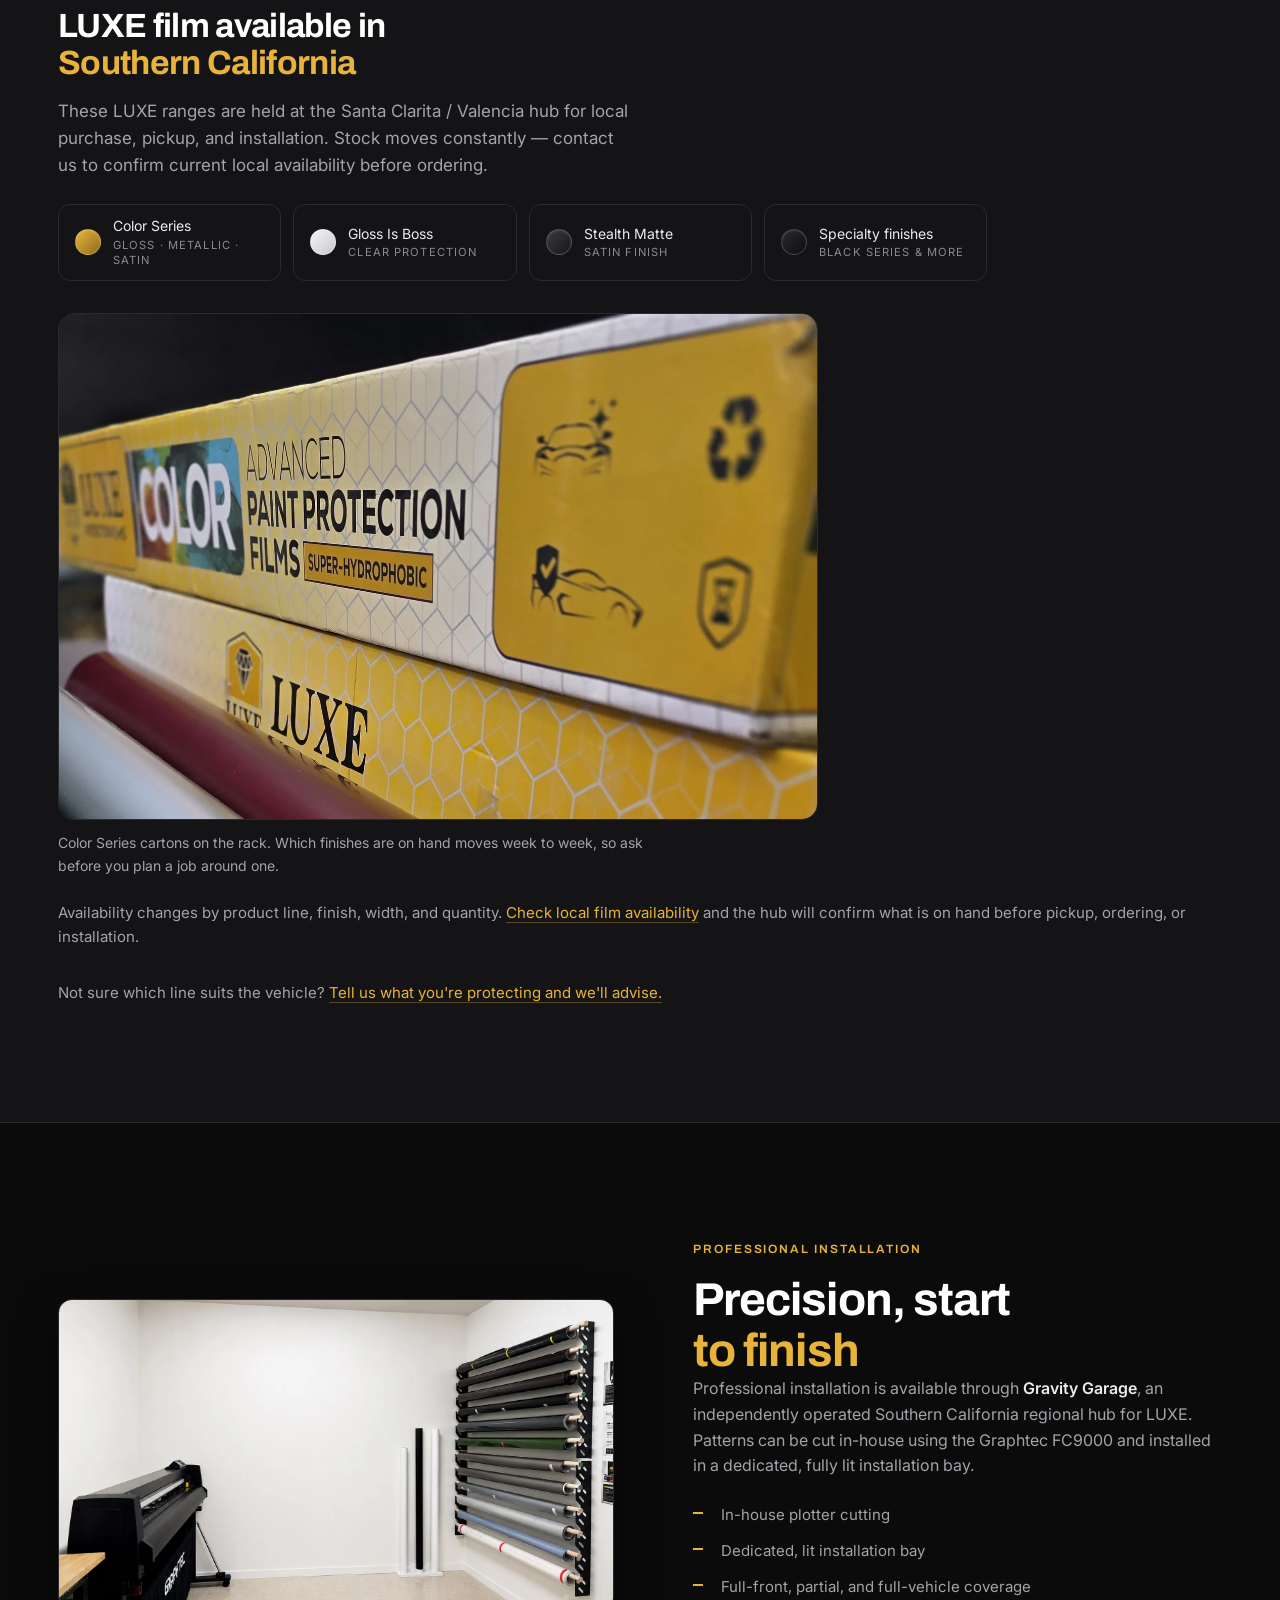
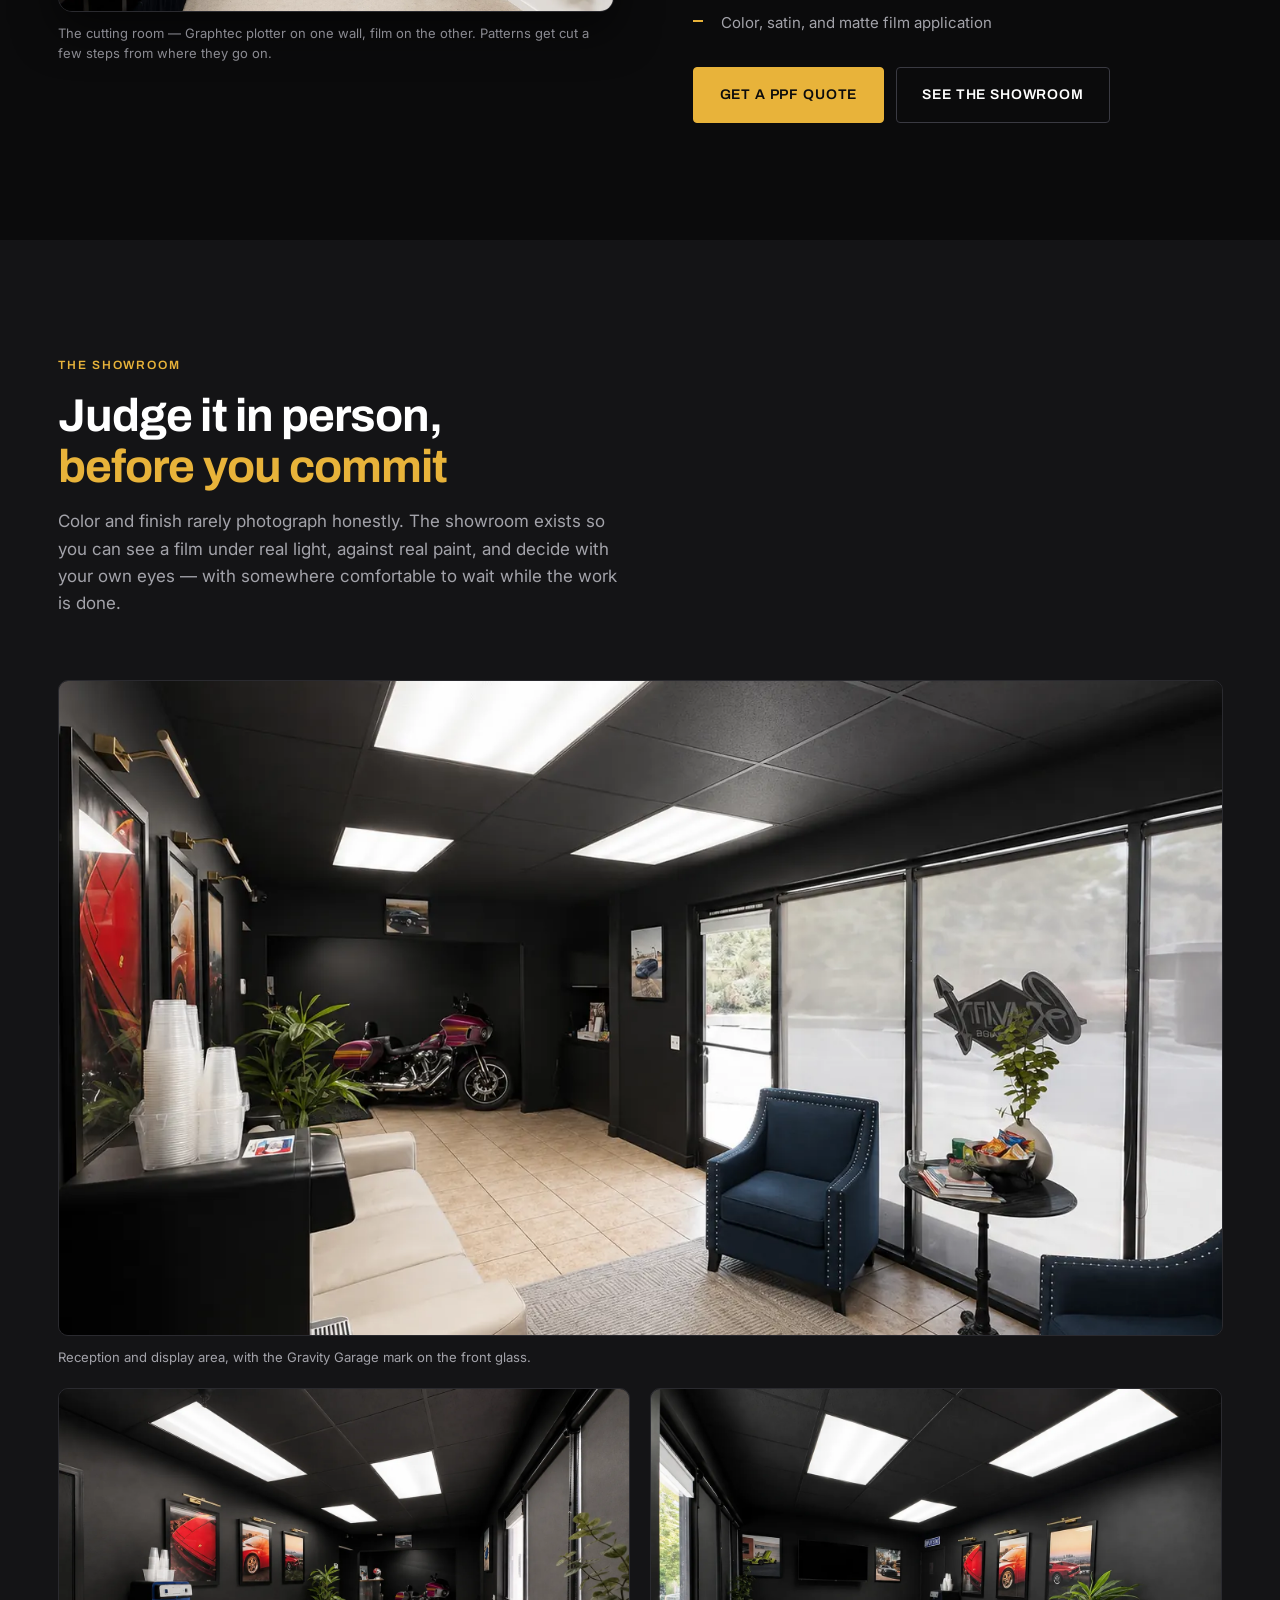
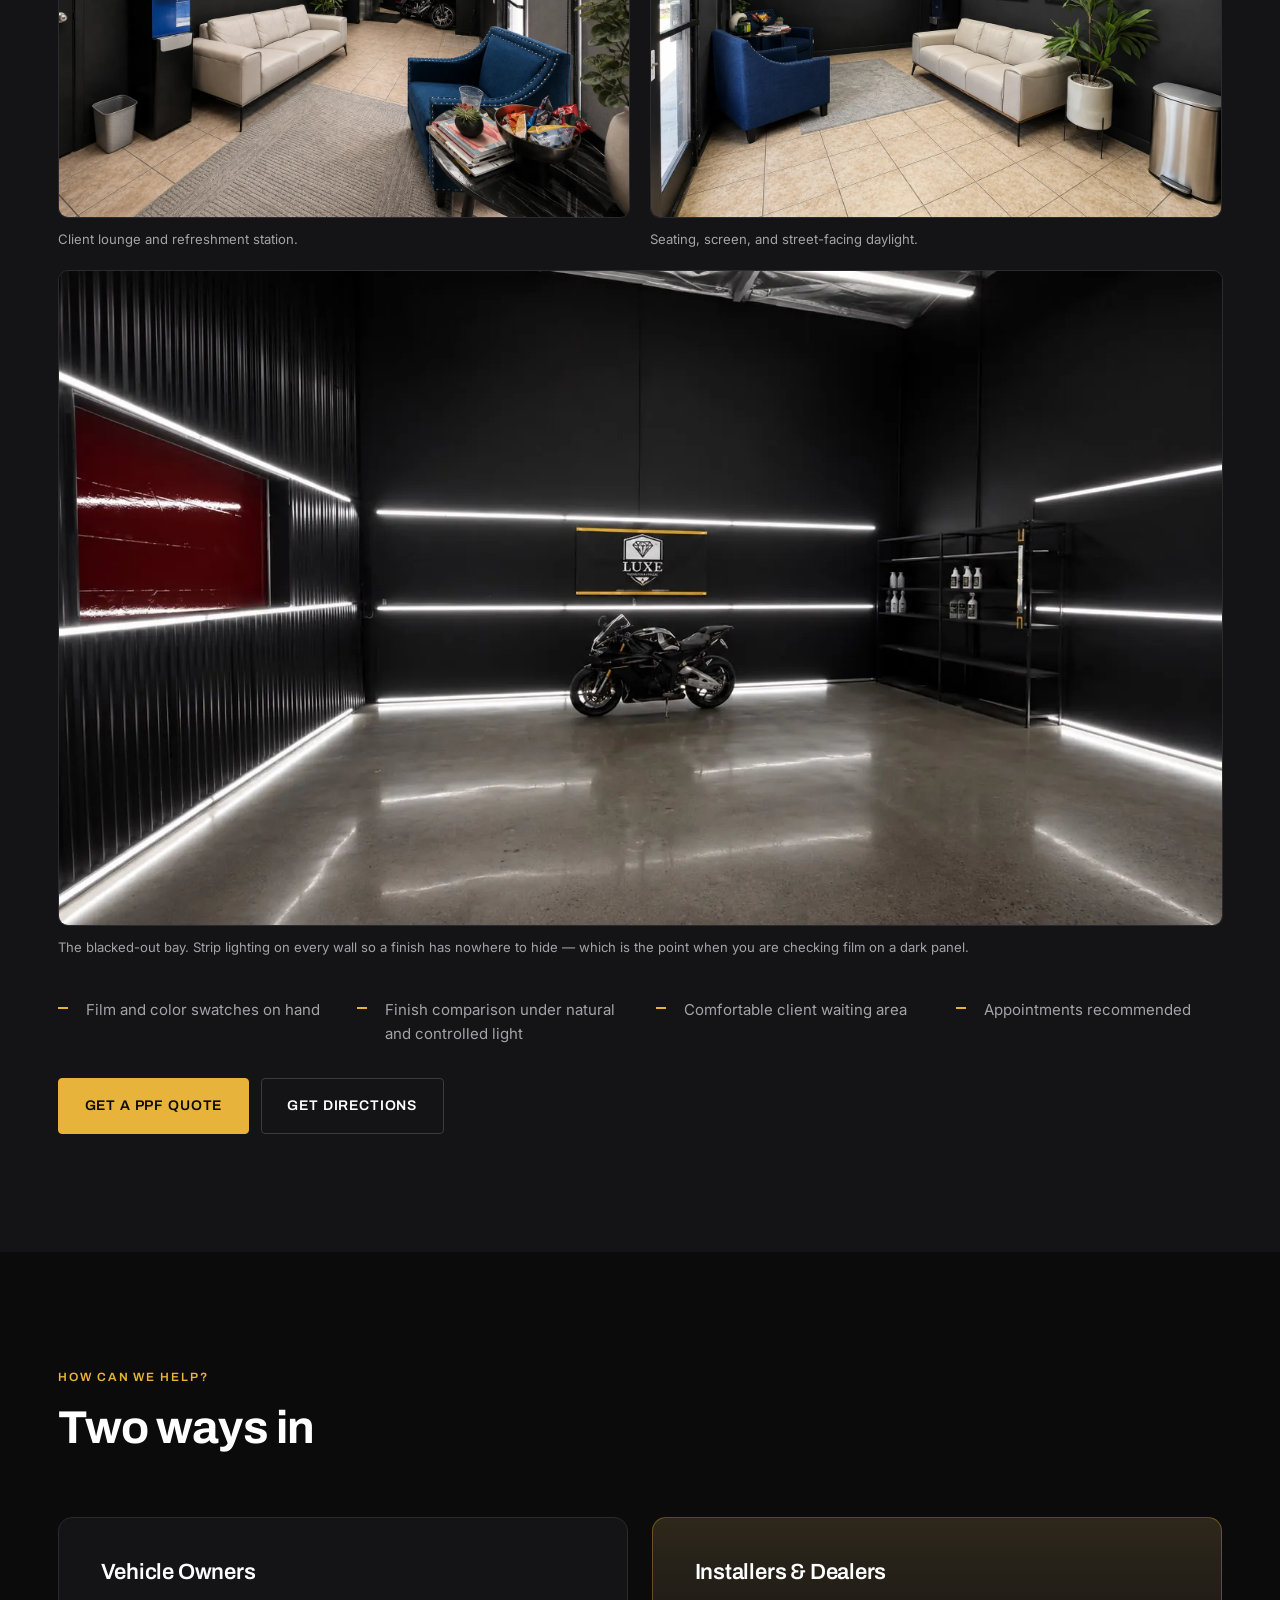
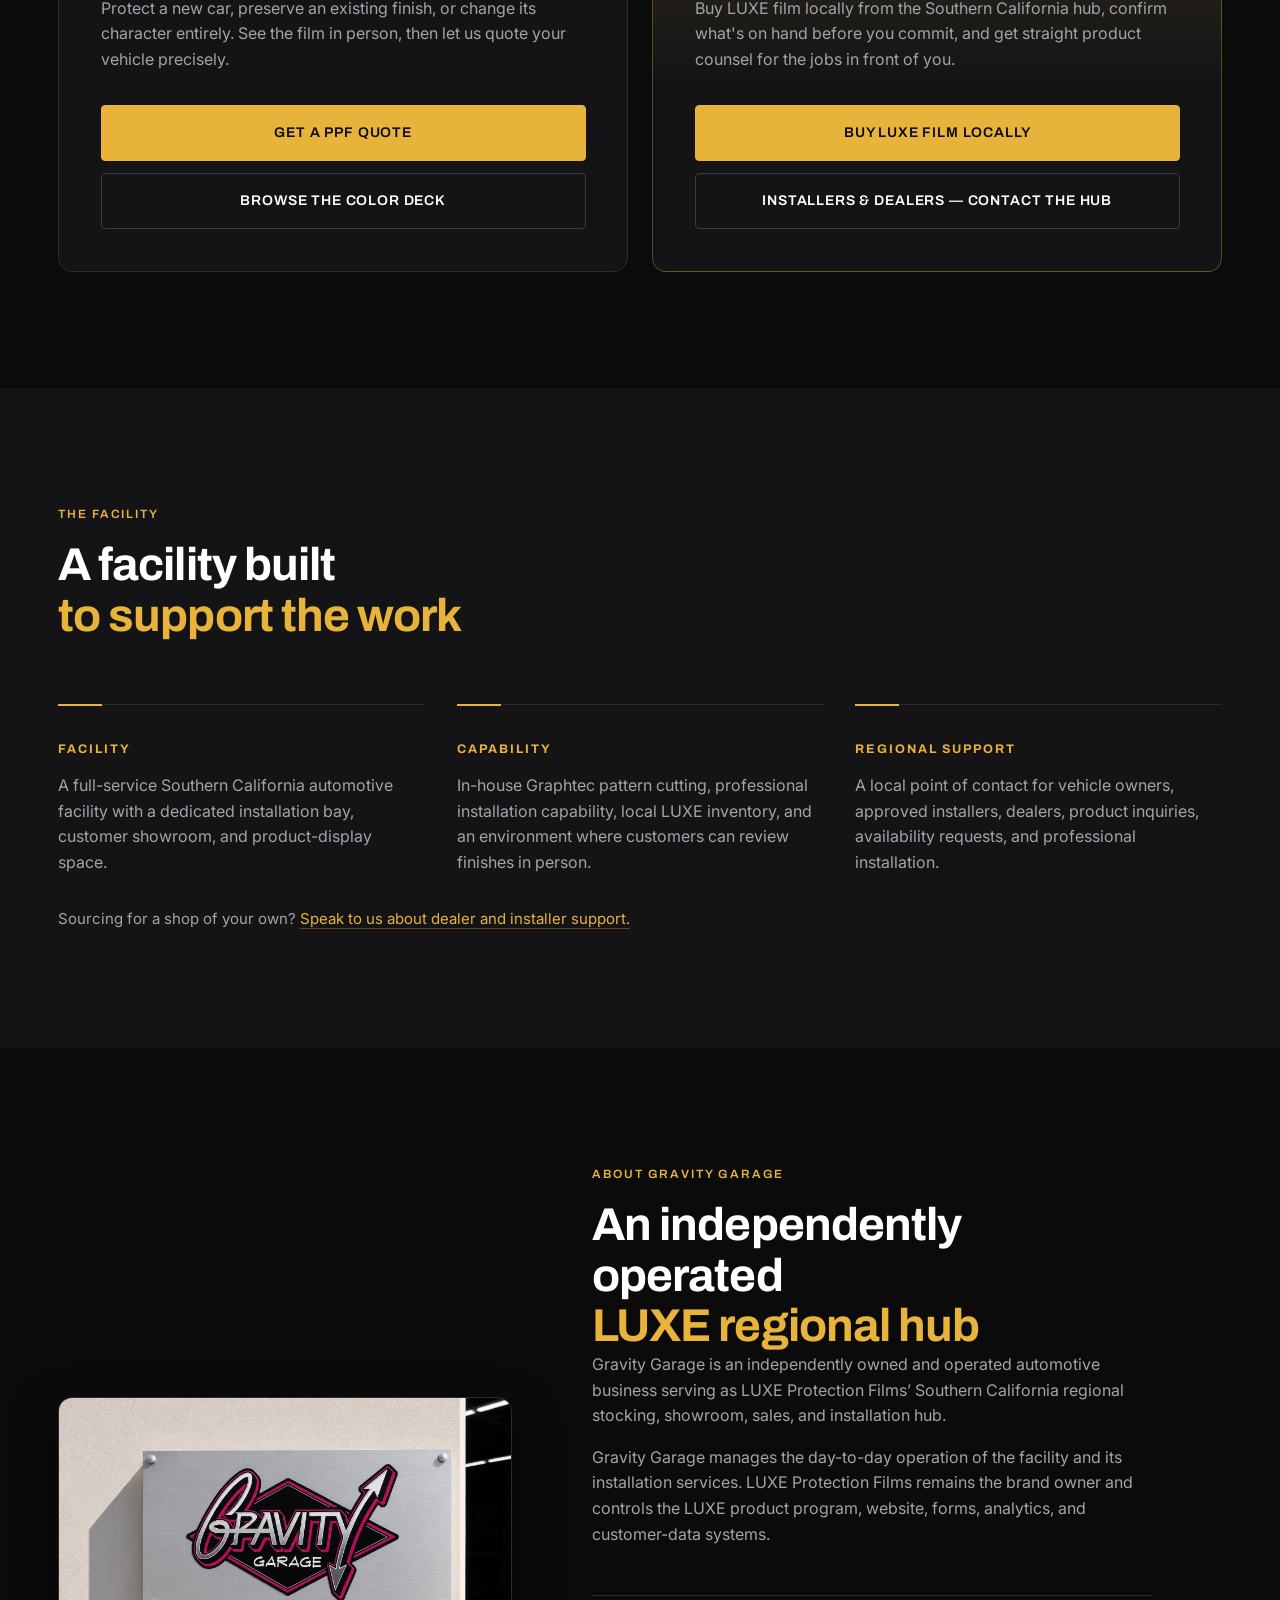
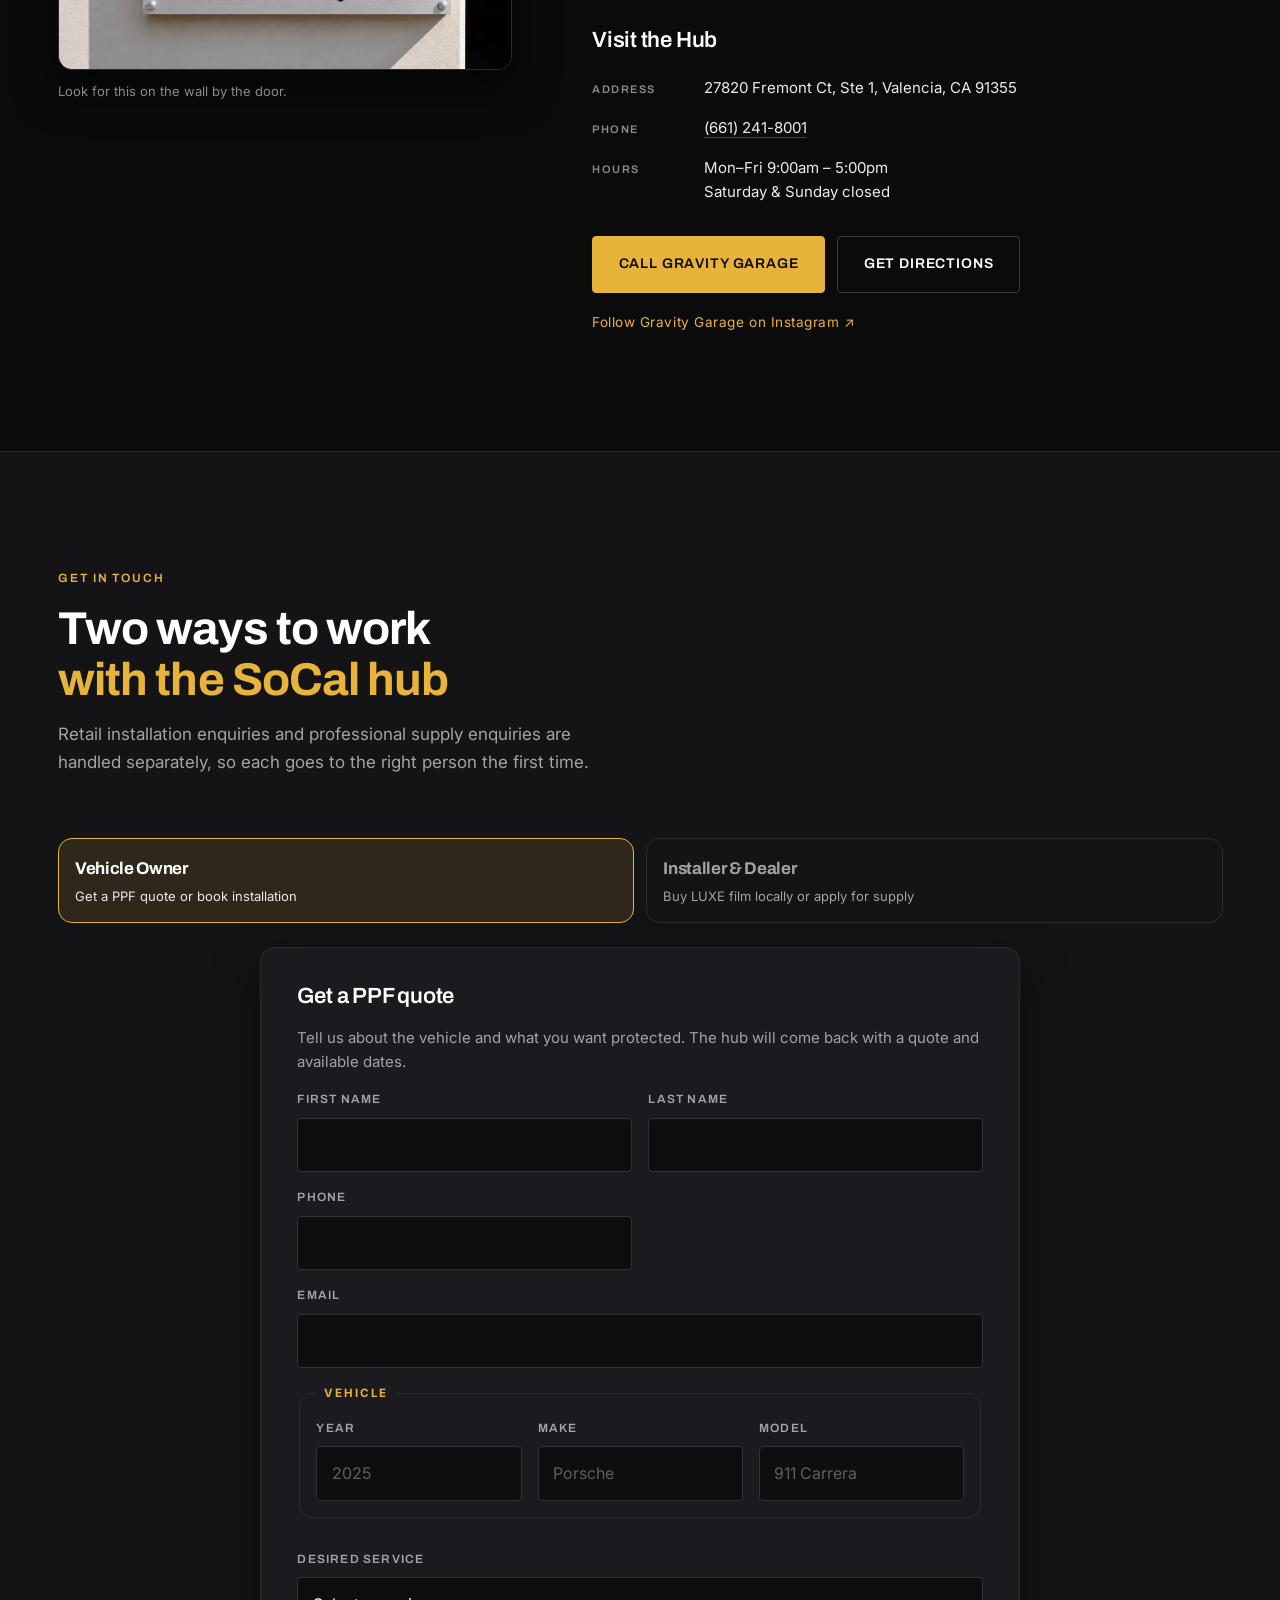
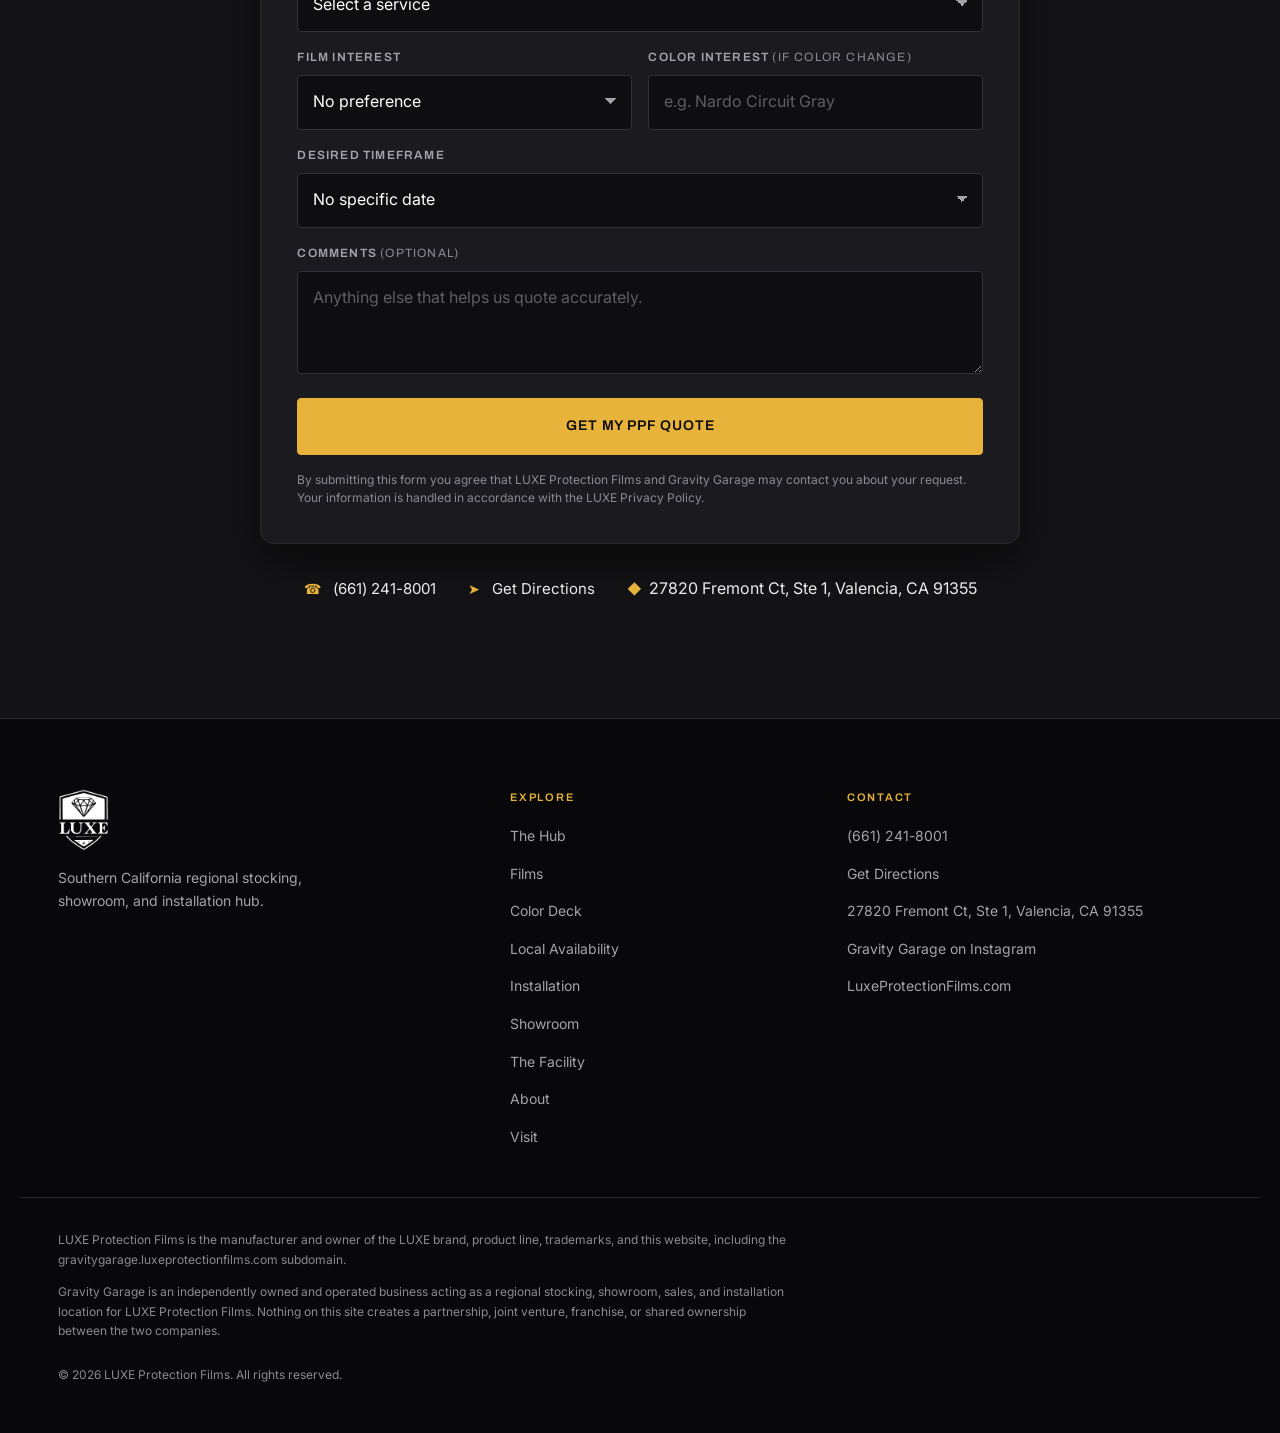
==== commit 41ce5cfe: "Change the hub phone to (661) 241-8001 sitewide Replaces (818) 826-9695 everywhere it can reach a vi" ====
--- a/index.html
+++ b/index.html
@@ -637,11 +637,11 @@
           <h3 class="h3">Visit the Hub</h3>
           <dl class="visit__list">
             <div><dt>Address</dt><dd data-site="address">27820 Fremont Ct, Ste 1, Santa Clarita (Valencia), CA 91355</dd></div>
-            <div><dt>Phone</dt><dd><a data-site="phone-link" href="tel:+18188269695"><span data-site="phone">(818) 826-9695</span></a></dd></div>
+            <div><dt>Phone</dt><dd><a data-site="phone-link" href="tel:+16612418001"><span data-site="phone">(661) 241-8001</span></a></dd></div>
             <div><dt>Hours</dt><dd data-site="hours">Showroom visits by appointment</dd></div>
           </dl>
           <div class="btn-row">
-            <a class="btn btn--gold" data-site="phone-link" href="tel:+18188269695">Call Gravity Garage</a>
+            <a class="btn btn--gold" data-site="phone-link" href="tel:+16612418001">Call Gravity Garage</a>
             <a class="btn btn--ghost" data-site="directions" href="#" target="_blank" rel="noopener">Get Directions</a>
           </div>
           <p class="visit__social"><a data-site="instagram" href="https://www.instagram.com/gravitygarage_" target="_blank" rel="noopener">Follow Gravity Garage on Instagram <span aria-hidden="true">↗</span></a></p>
@@ -946,7 +946,7 @@
       </div>
 
       <ul class="contact__quick contact__quick--center reveal">
-        <li><a data-site="phone-link" href="tel:+18188269695"><span class="ico" aria-hidden="true">☎</span> <span data-site="phone">(818) 826-9695</span></a></li>
+        <li><a data-site="phone-link" href="tel:+16612418001"><span class="ico" aria-hidden="true">☎</span> <span data-site="phone">(661) 241-8001</span></a></li>
         <li><a data-site="directions" href="#" target="_blank" rel="noopener"><span class="ico" aria-hidden="true">➤</span> Get Directions</a></li>
         <li><span class="ico" aria-hidden="true">◆</span> <span data-site="address">27820 Fremont Ct, Ste 1, Santa Clarita (Valencia), CA 91355</span></li>
       </ul>
@@ -981,7 +981,7 @@
     <div class="footer__contact">
       <h2 class="footer__h">Contact</h2>
       <ul>
-        <li><a data-site="phone-link" href="tel:+18188269695"><span data-site="phone">(818) 826-9695</span></a></li>
+        <li><a data-site="phone-link" href="tel:+16612418001"><span data-site="phone">(661) 241-8001</span></a></li>
         <li><a data-site="directions" href="#" target="_blank" rel="noopener">Get Directions</a></li>
         <li><span data-site="address">27820 Fremont Ct, Ste 1, Santa Clarita (Valencia), CA 91355</span></li>
         <li><a data-site="instagram" href="https://www.instagram.com/gravitygarage_" target="_blank" rel="noopener">Gravity Garage on Instagram</a></li>
@@ -999,7 +999,7 @@
 
 <!-- ══════════ MOBILE ACTION BAR ══════════ -->
 <div class="actionbar" id="actionBar" aria-label="Quick actions">
-  <a class="actionbar__btn" data-site="phone-link" href="tel:+18188269695"><span class="ico" aria-hidden="true">☎</span>Call</a>
+  <a class="actionbar__btn" data-site="phone-link" href="tel:+16612418001"><span class="ico" aria-hidden="true">☎</span>Call</a>
   <a class="actionbar__btn" data-site="directions" href="#" target="_blank" rel="noopener"><span class="ico" aria-hidden="true">➤</span>Directions</a>
   <a class="actionbar__btn actionbar__btn--gold" href="#contact" data-cta="quote"><span class="ico" aria-hidden="true">◆</span>Quote</a>
 </div>
@@ -1014,7 +1014,7 @@
   "url": "https://gravitygarage.luxeprotectionfilms.com/",
   "image": "https://gravitygarage.luxeprotectionfilms.com/assets/images/social/og-luxe-gravity-hub.jpg",
   "description": "Southern California regional stocking, showroom, sales, and installation hub for LUXE Protection Films paint protection film. Independently owned and operated by Gravity Garage in Santa Clarita / Valencia, California.",
-  "telephone": "+18188269695",
+  "telephone": "+16612418001",
   "address": { "@type": "PostalAddress", "streetAddress": "27820 Fremont Ct, Ste 1", "addressLocality": "Valencia", "addressRegion": "CA", "postalCode": "91355", "addressCountry": "US" },
   "geo": { "@type": "GeoCoordinates", "latitude": 34.4139, "longitude": -118.5570 },
   "areaServed": [
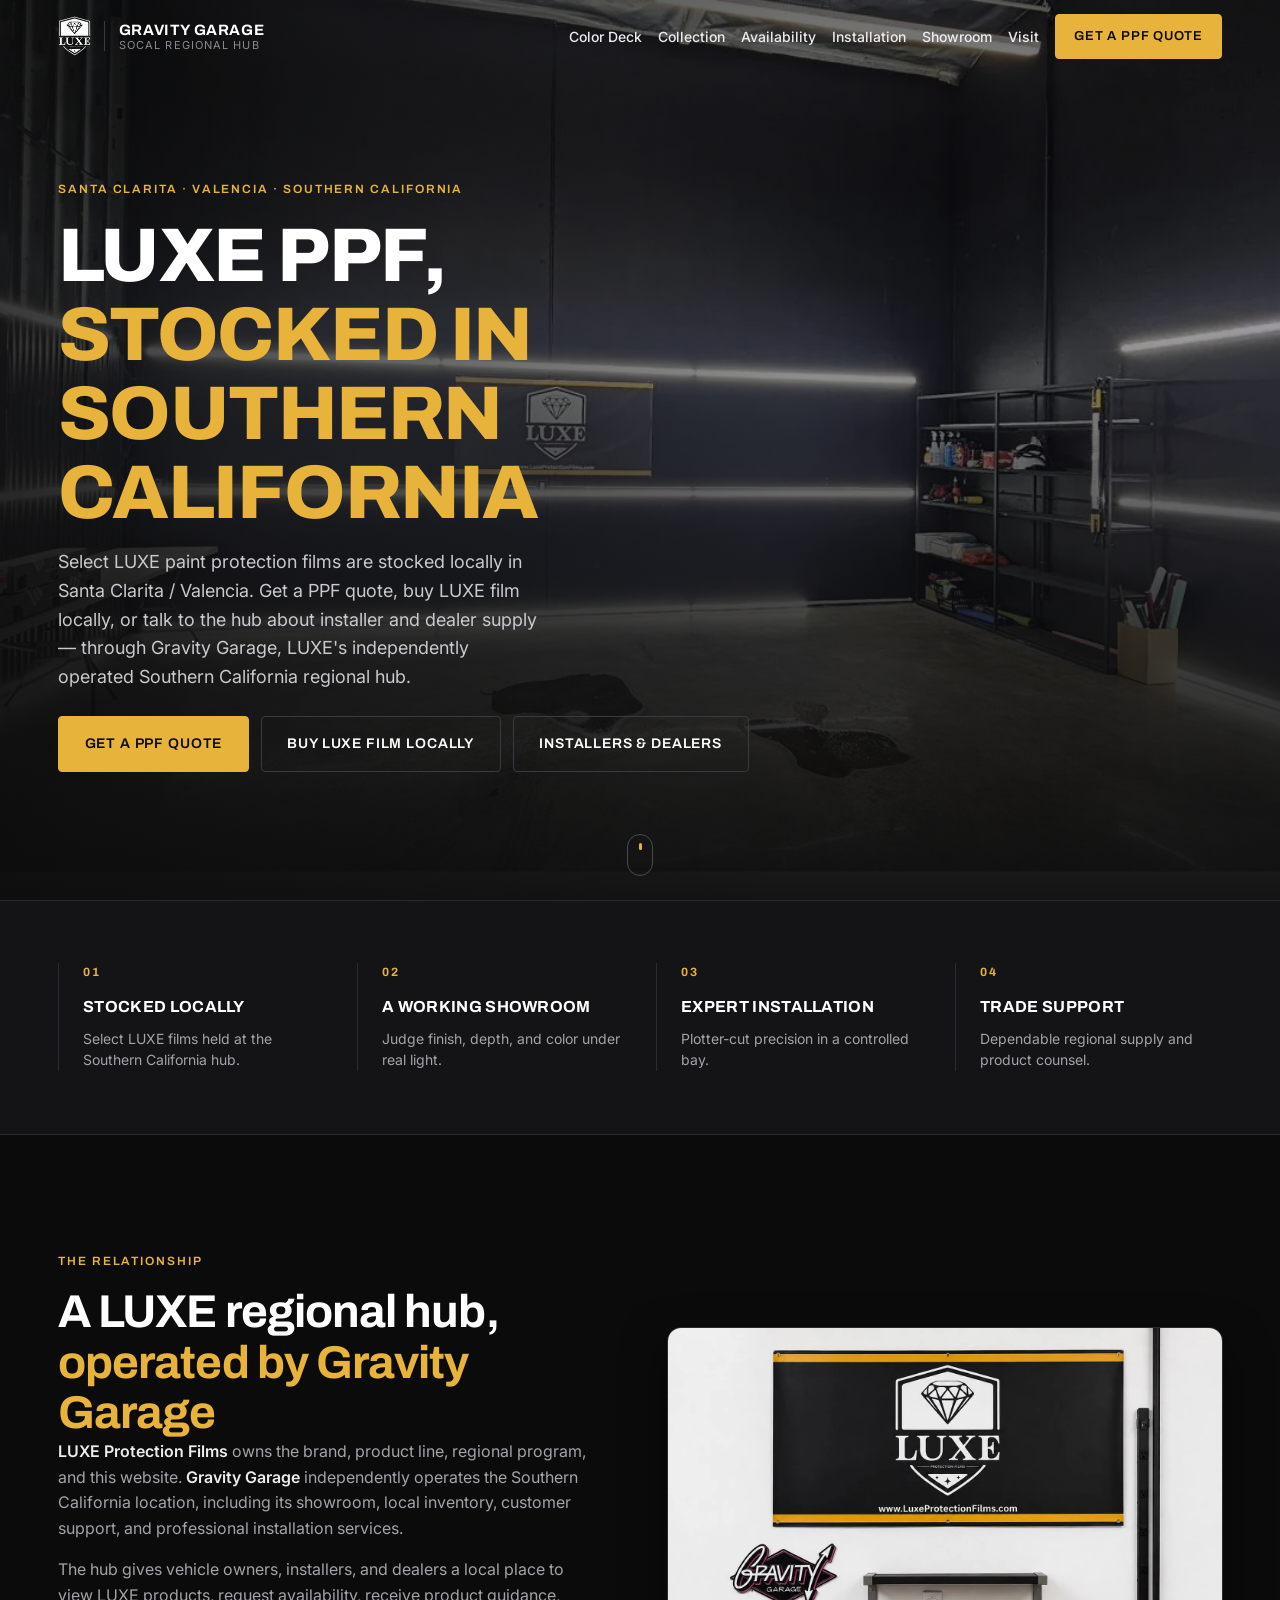
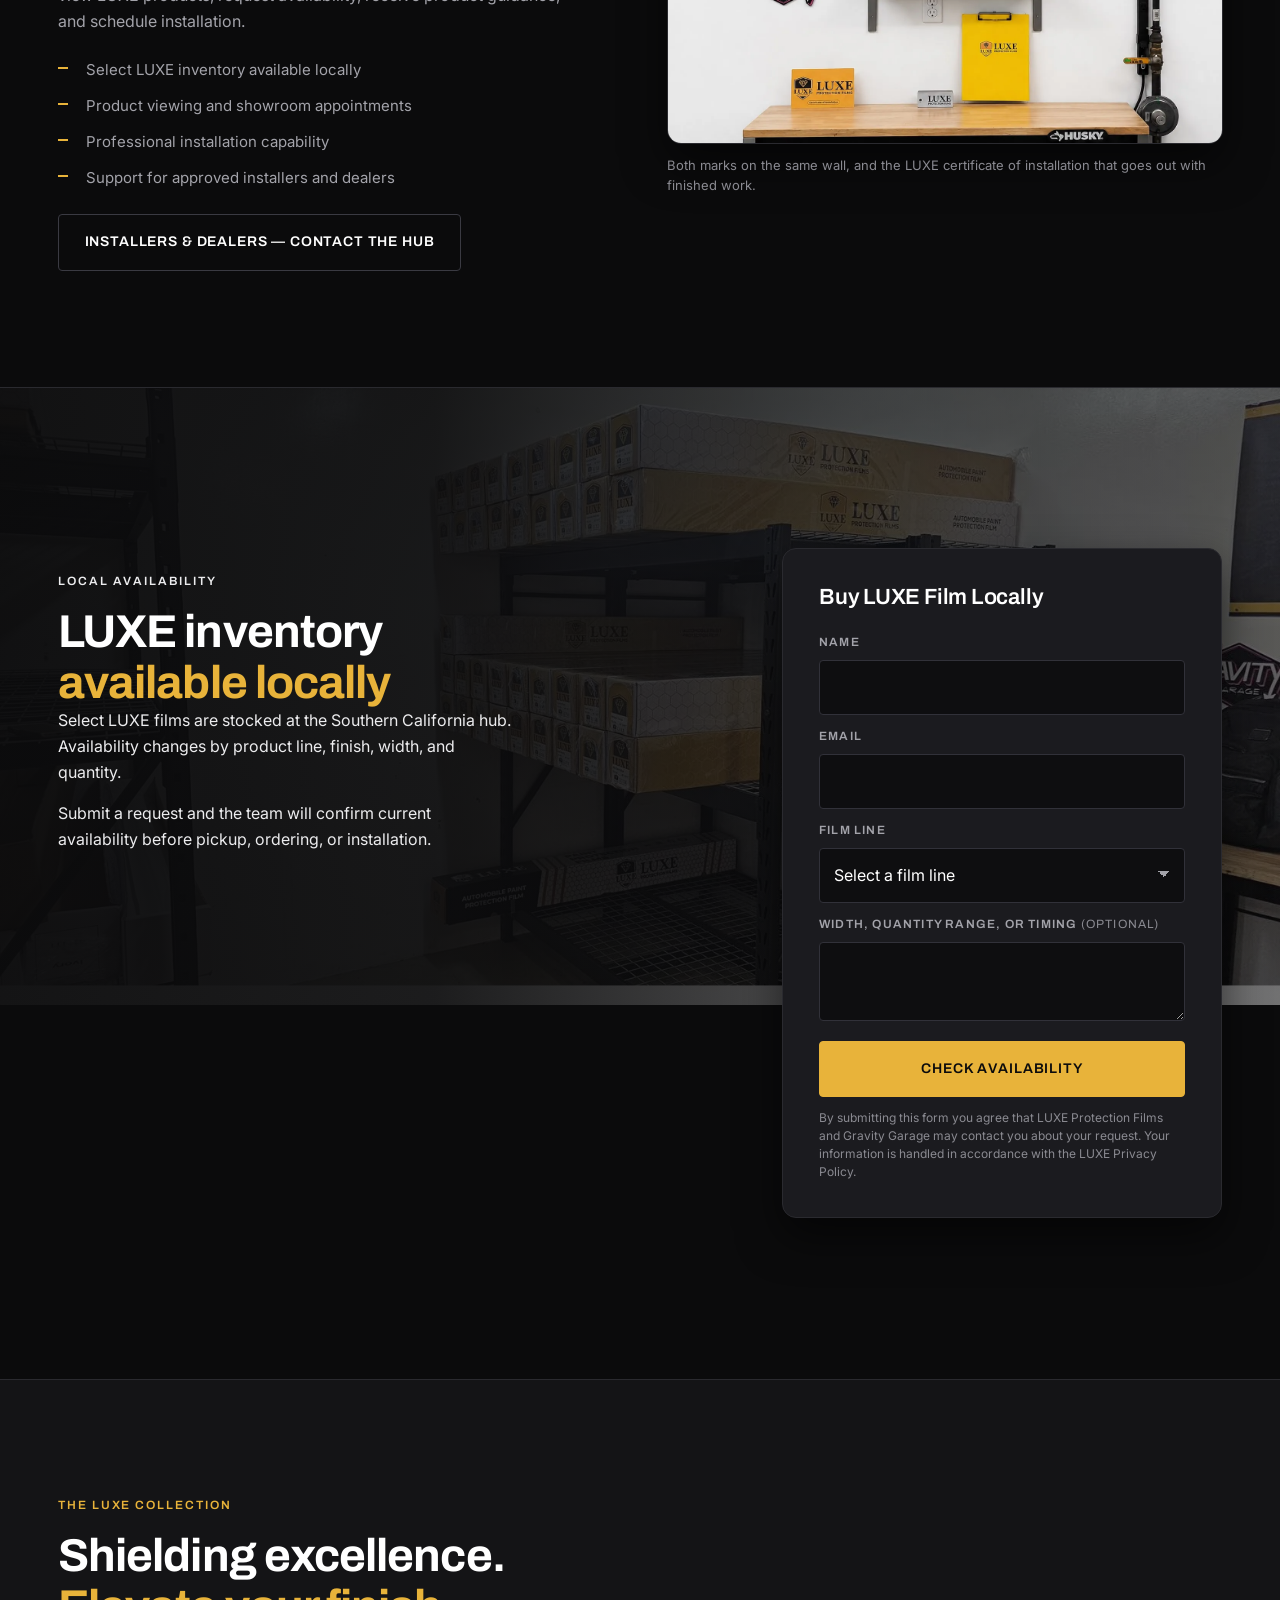
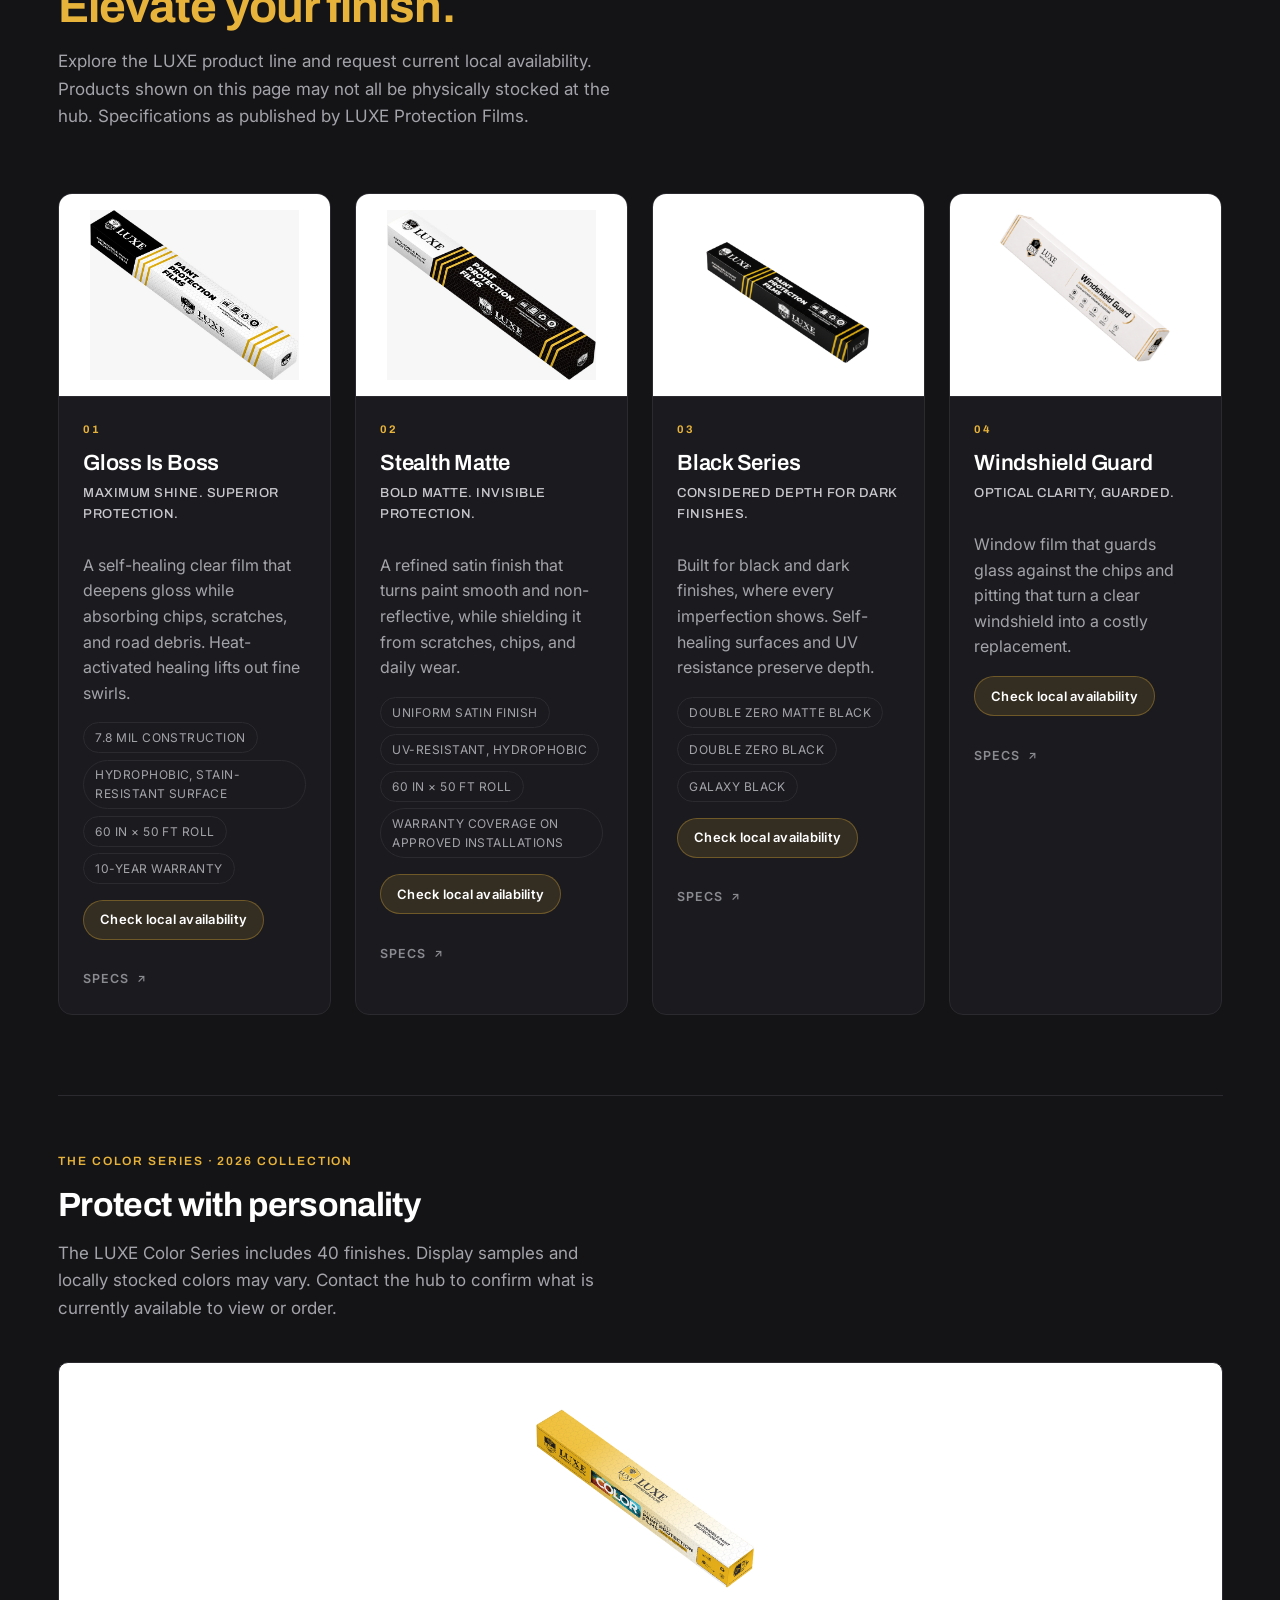
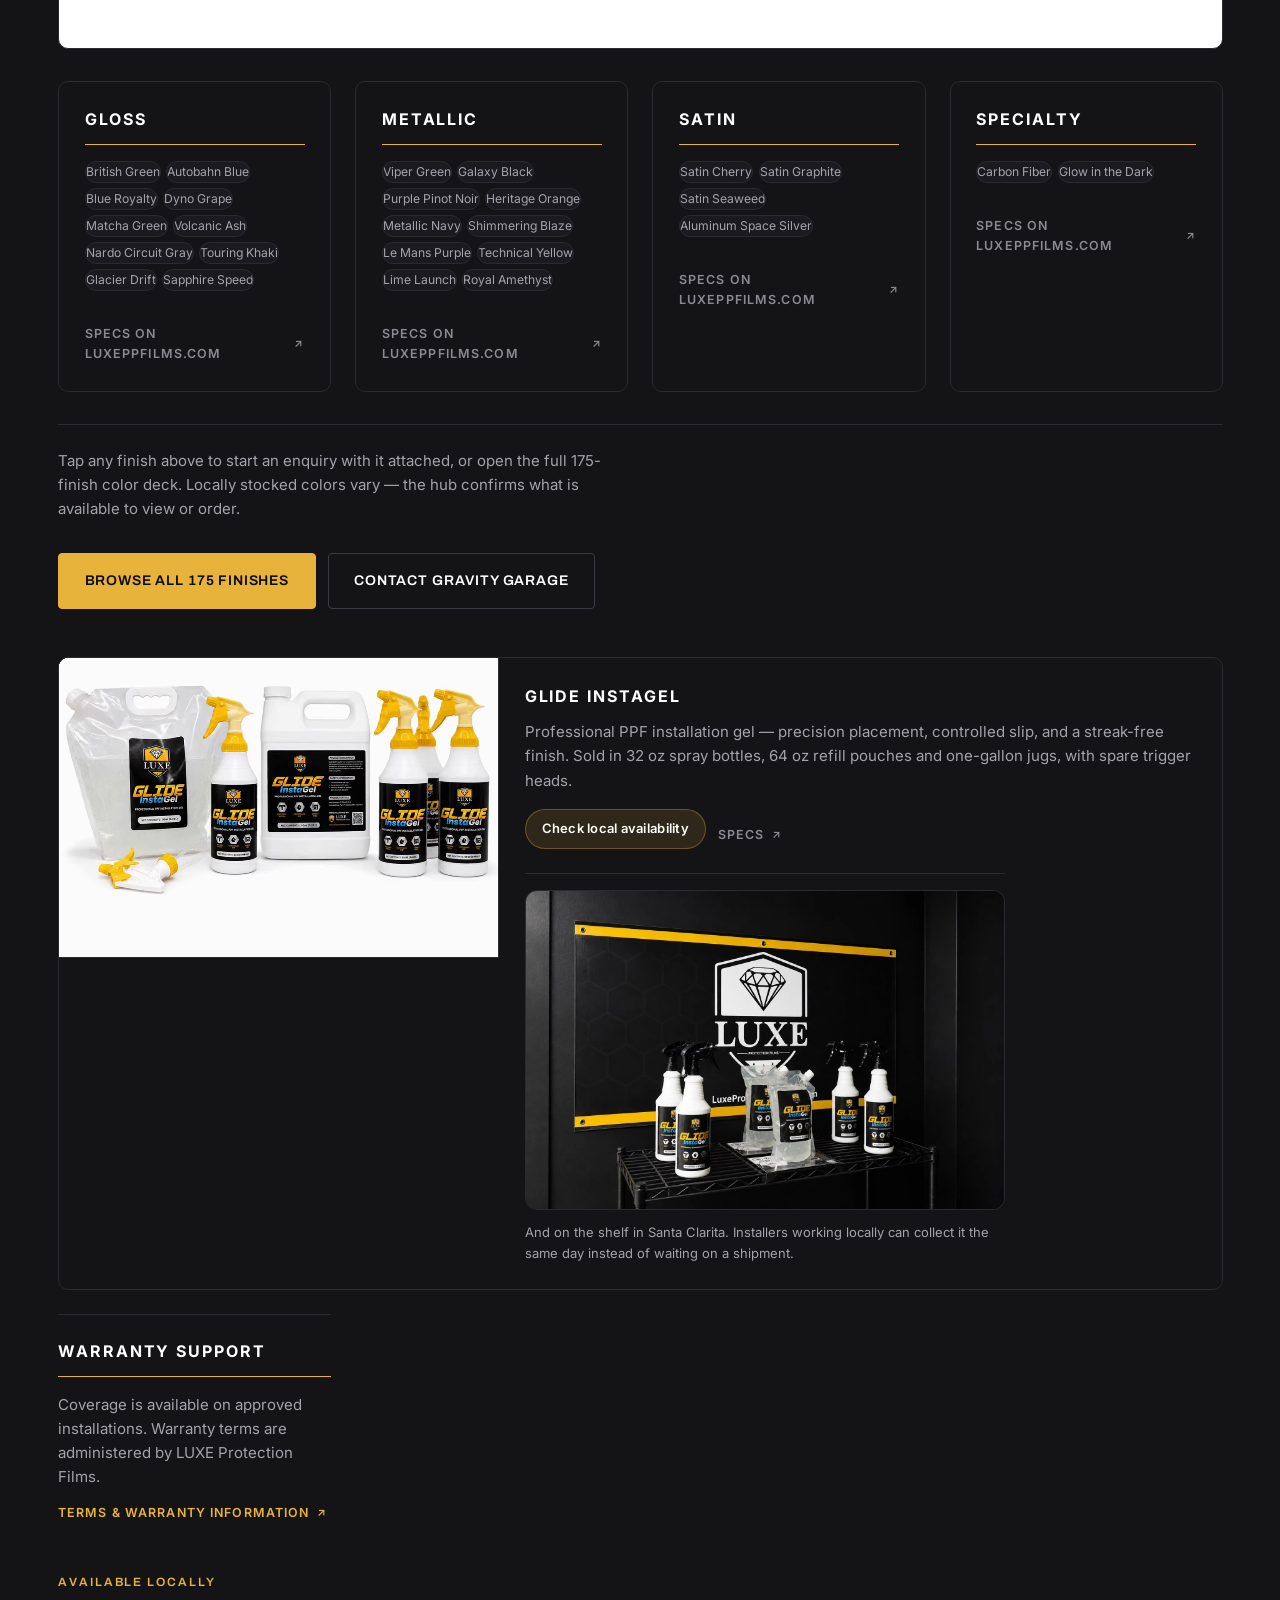
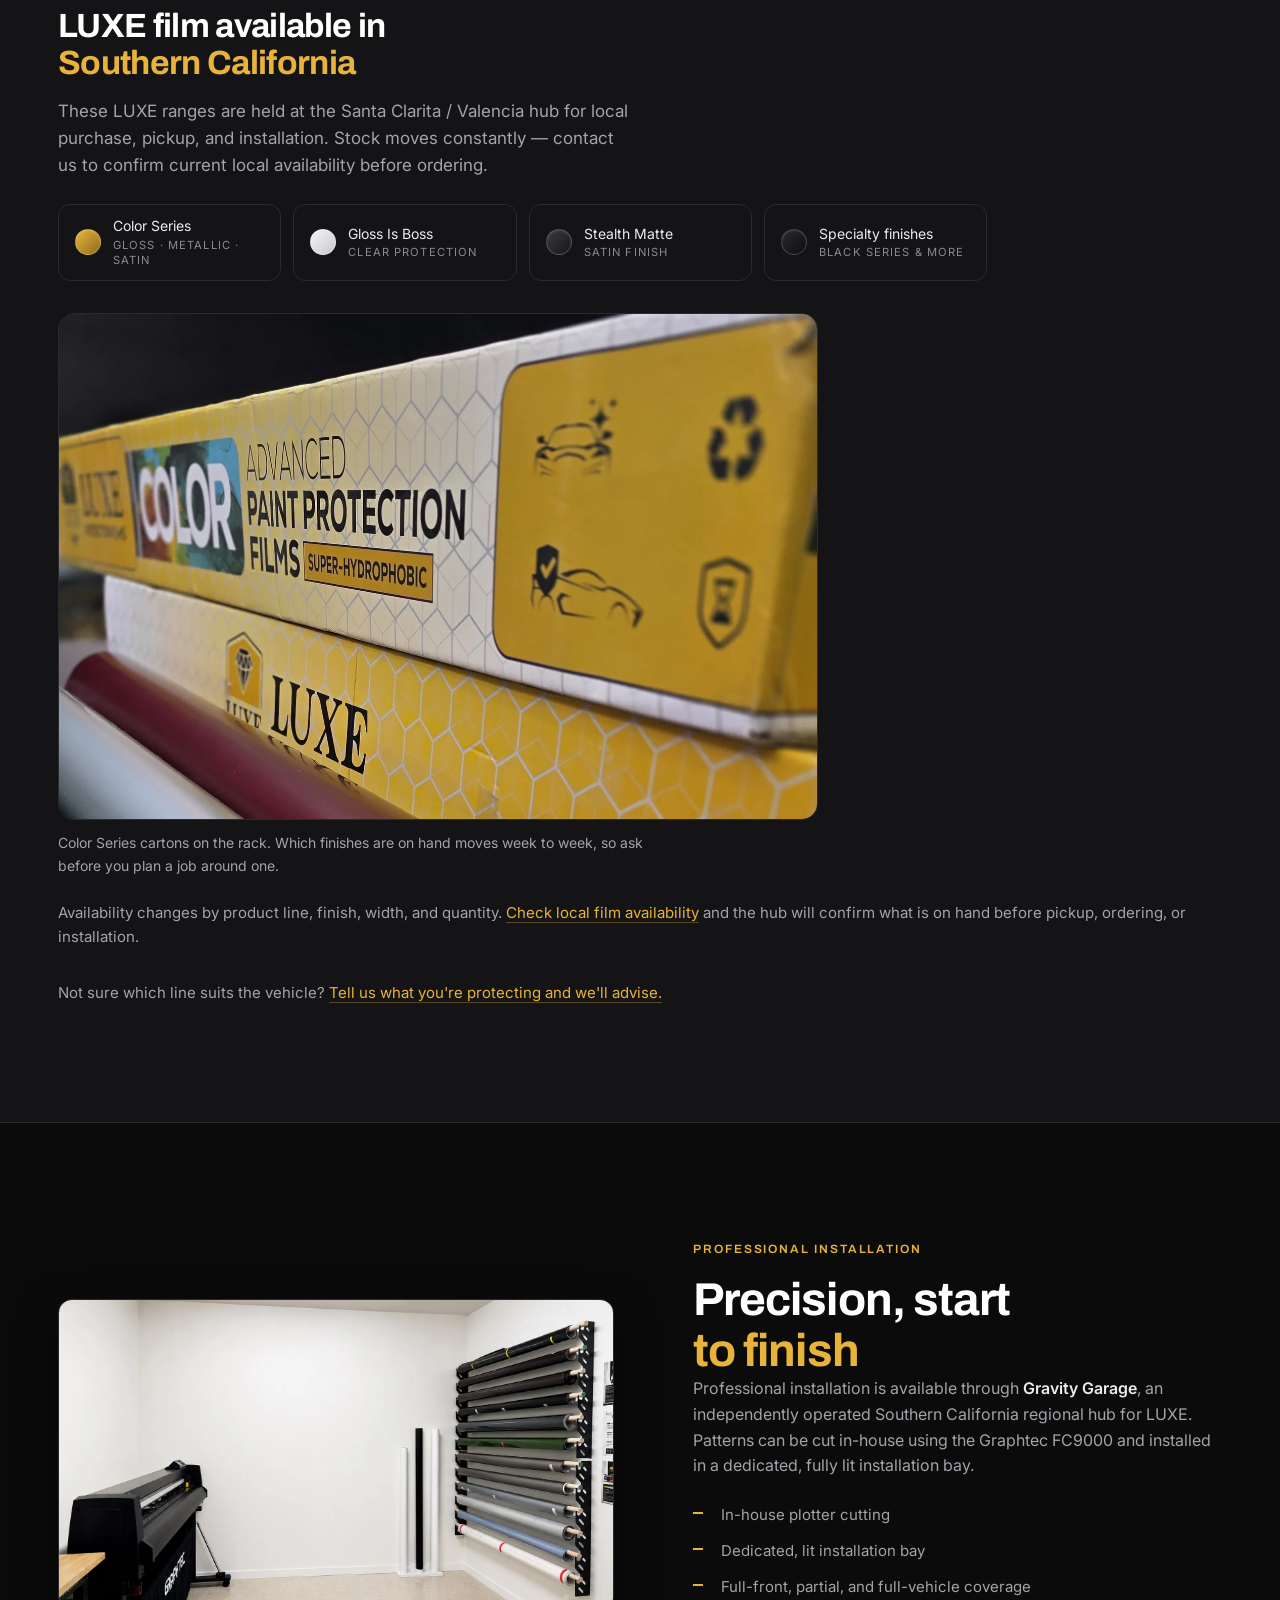
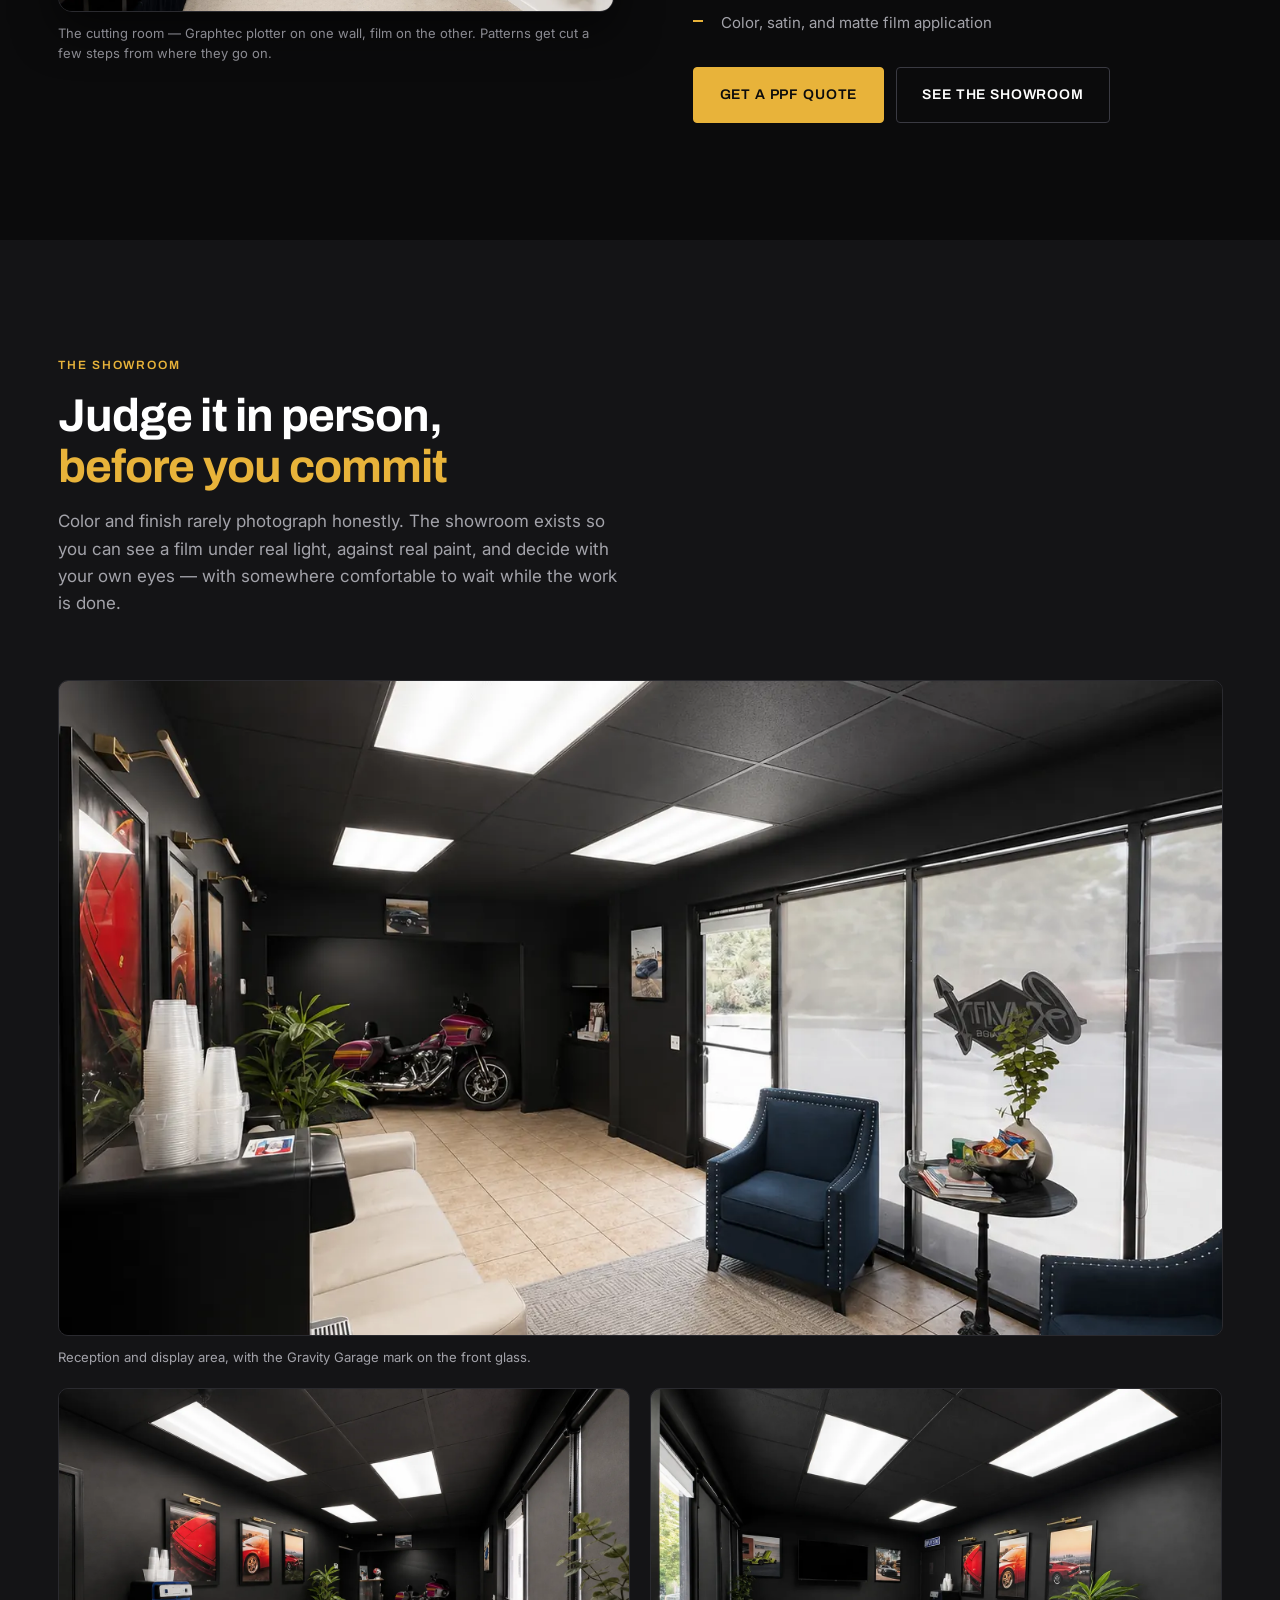
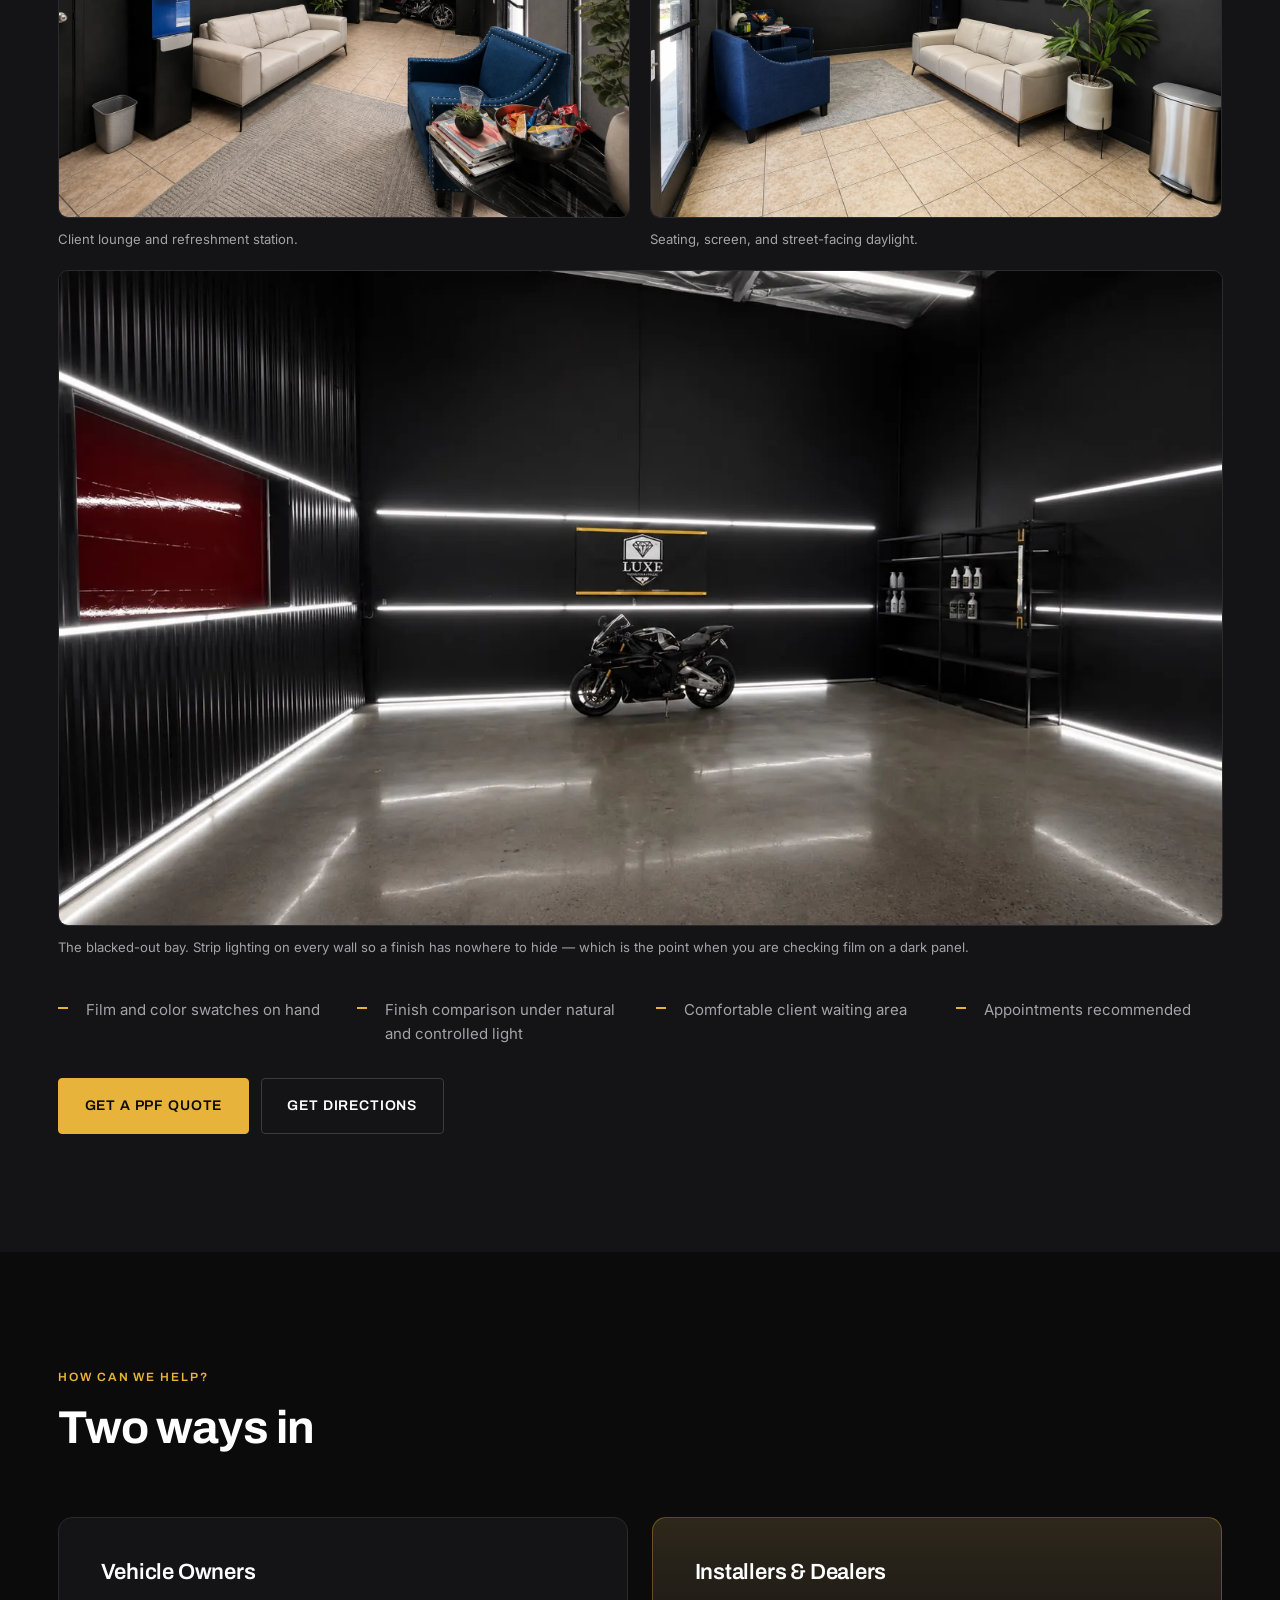
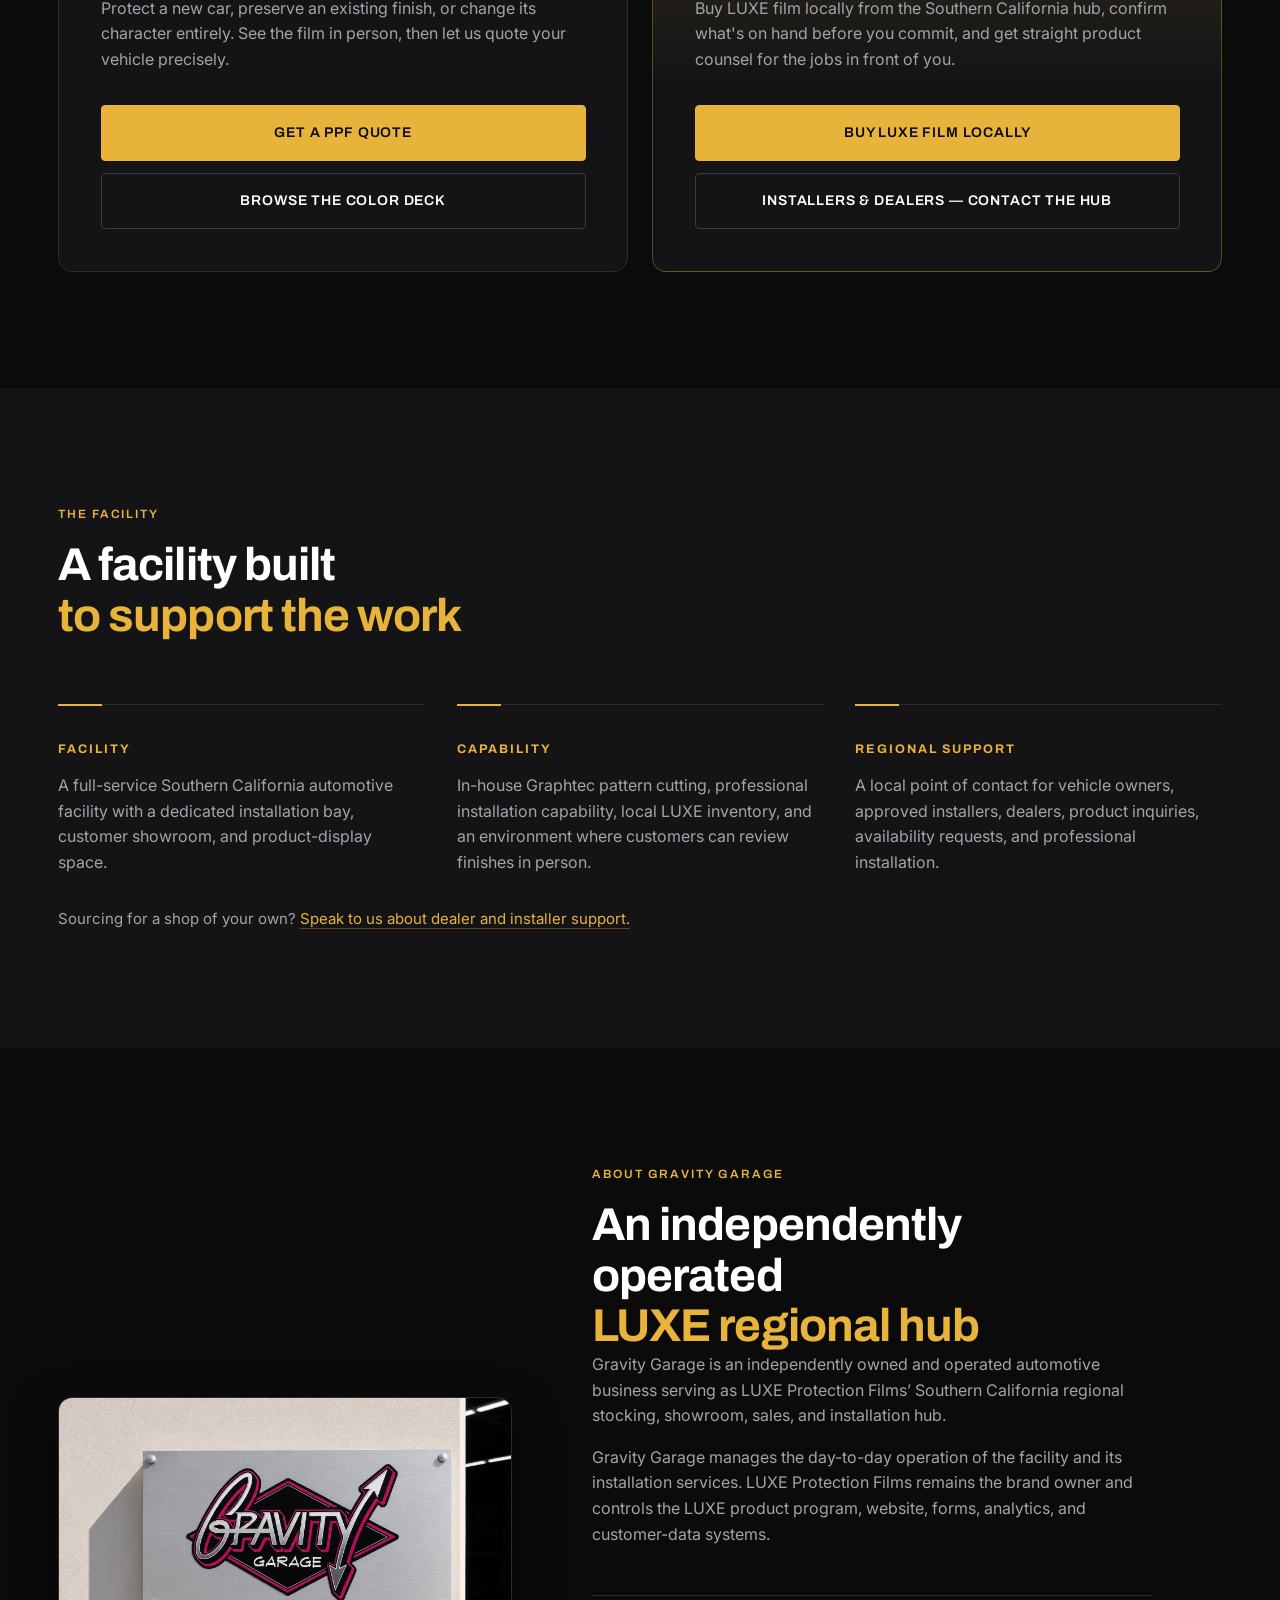
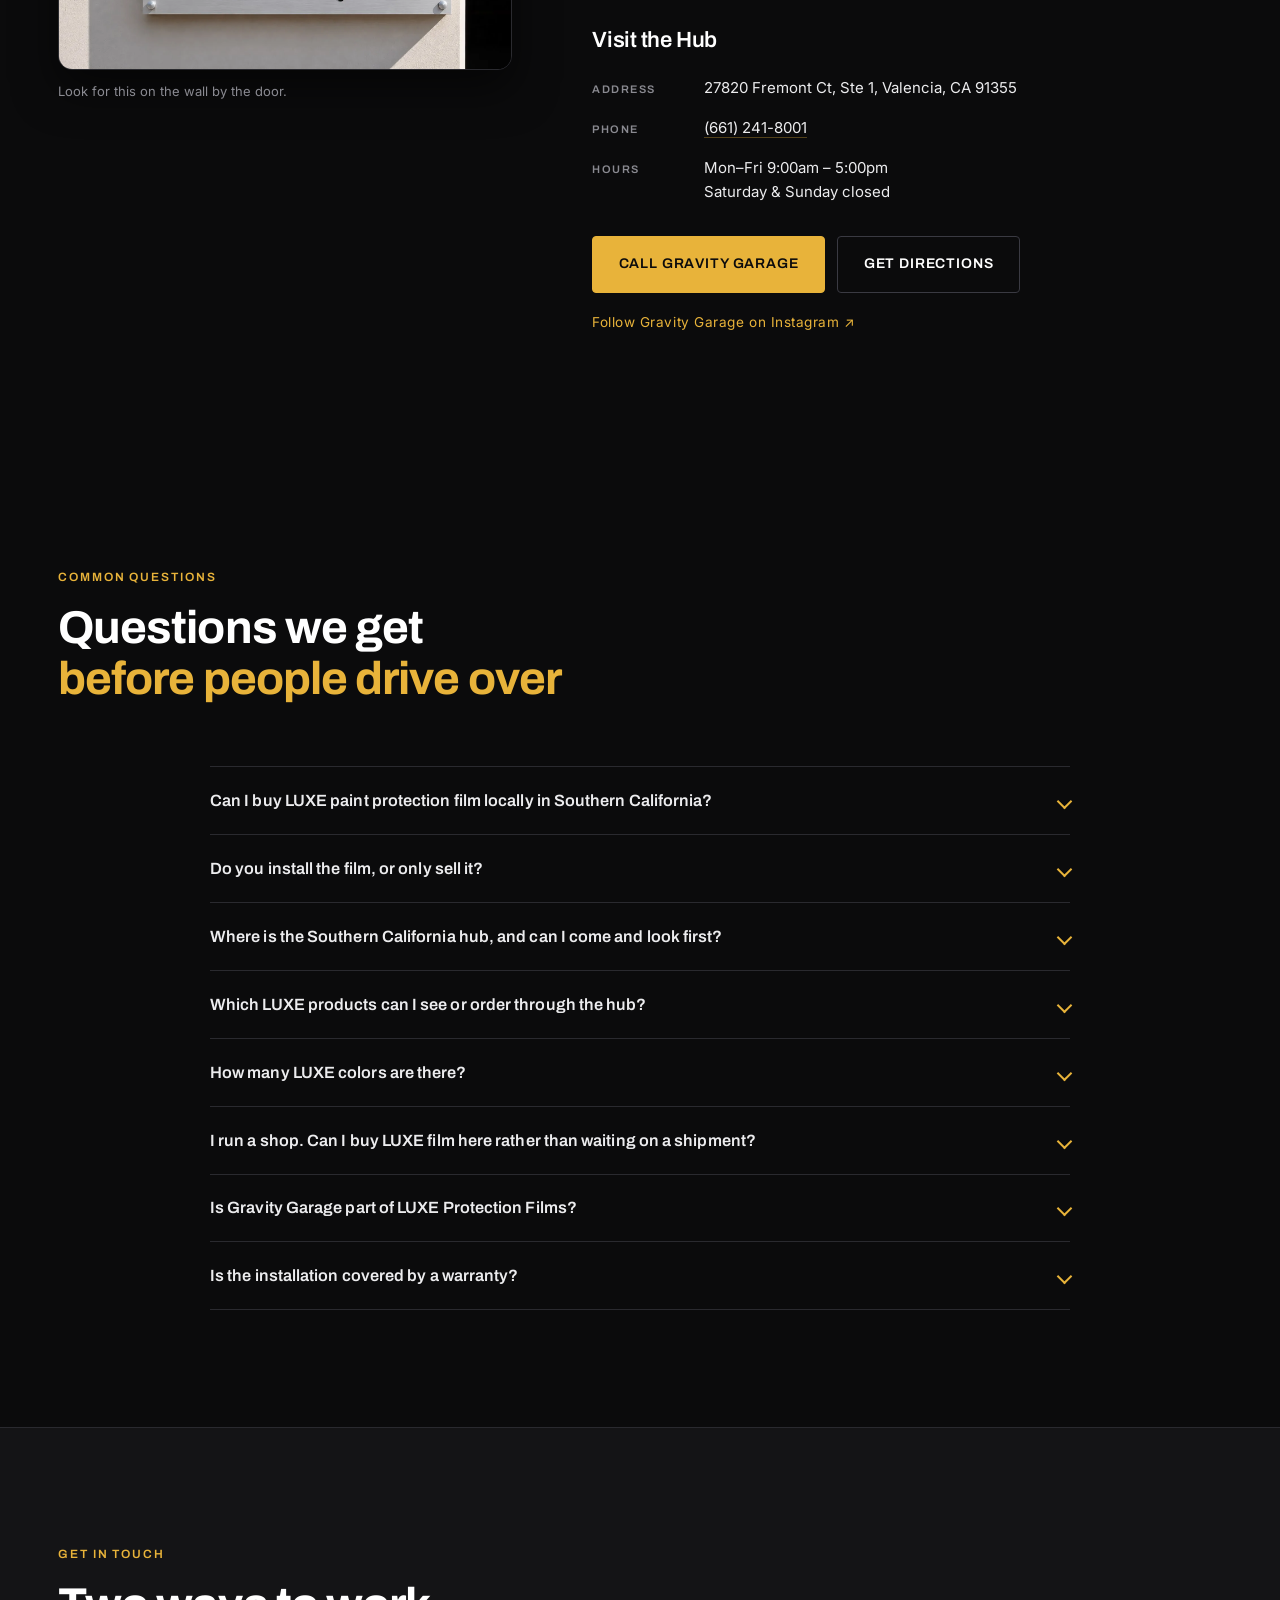
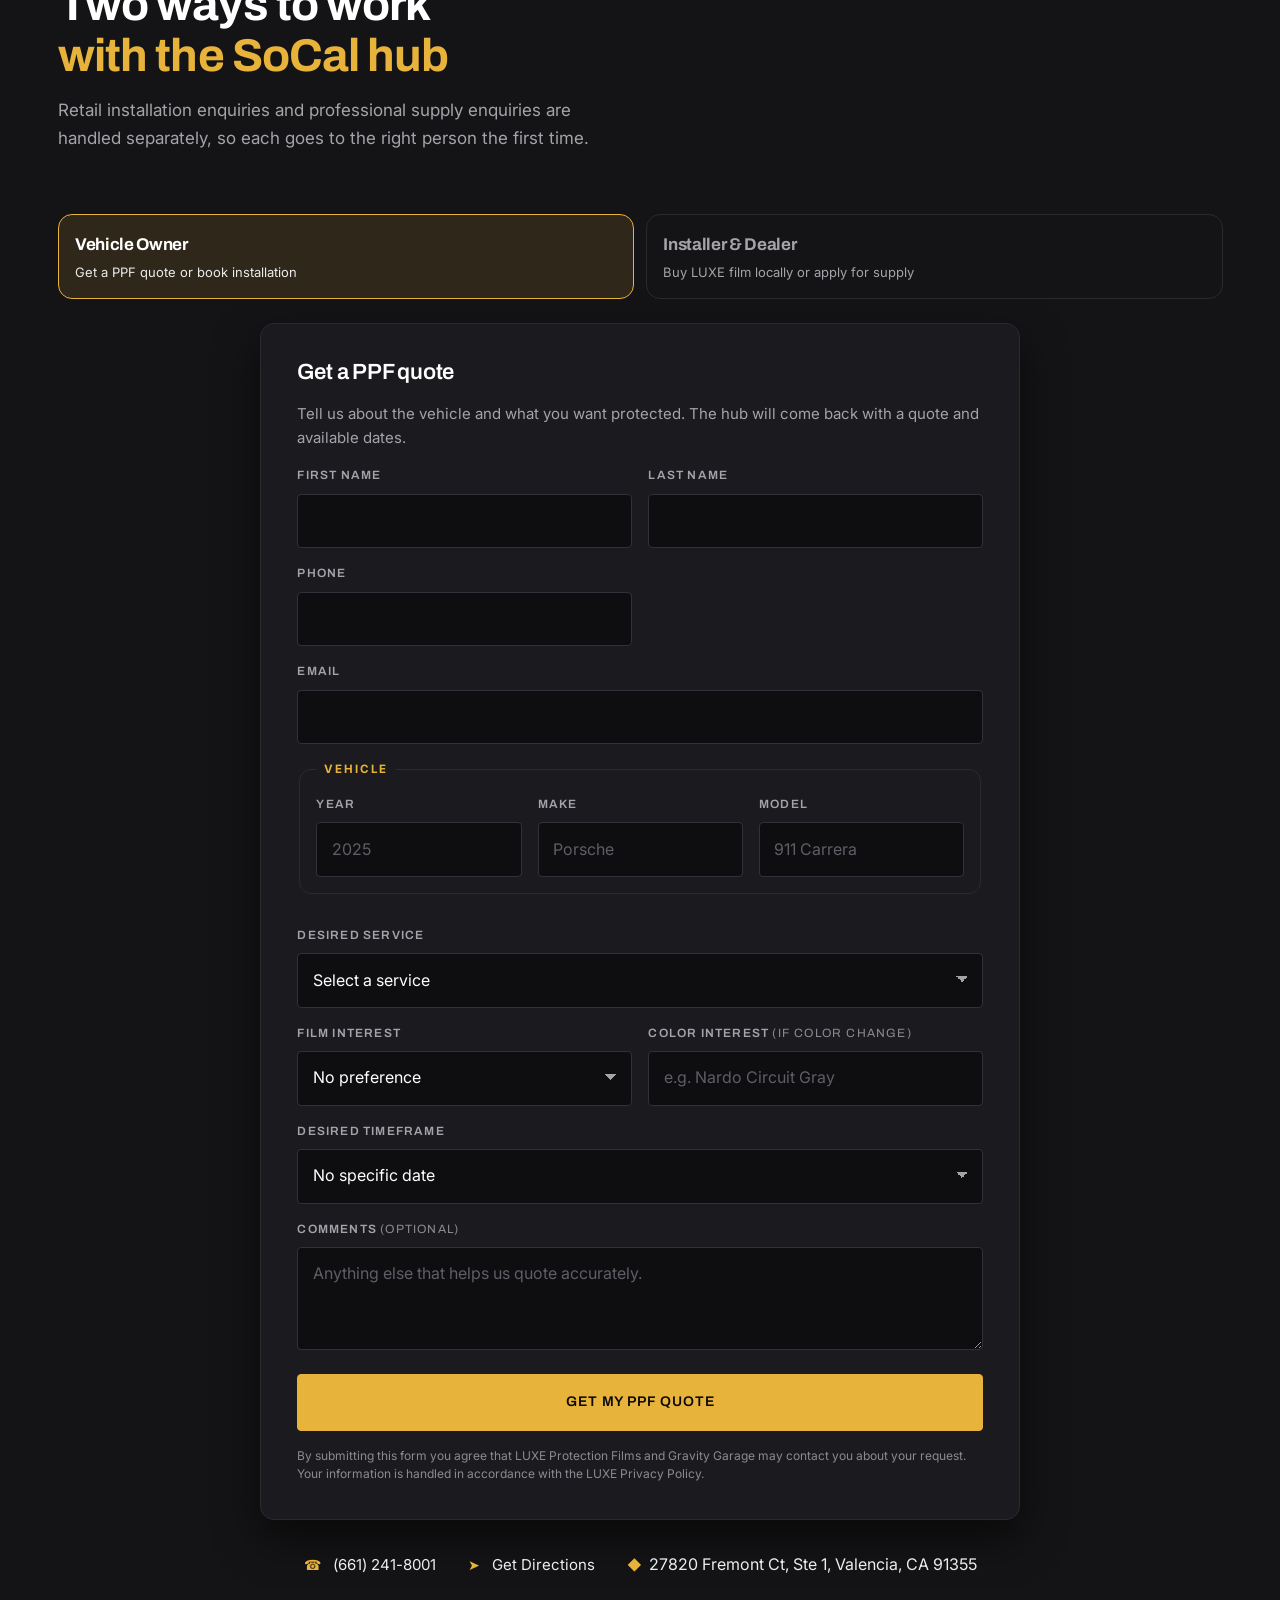
==== commit 05307769: "Make the pages crawlable: pre-rendered deck, FAQ, fail-visible reveals Three findings, in order of h" ====
--- a/index.html
+++ b/index.html
@@ -48,6 +48,84 @@
 <link rel="stylesheet" href="assets/css/reset.css">
 <link rel="stylesheet" href="assets/css/tokens.css">
 <link rel="stylesheet" href="assets/css/main.css">
+<!-- GENERATED:faq-schema — built by tools/build-faq.py, do not hand-edit -->
+<script type="application/ld+json">
+{
+  "@context": "https://schema.org",
+  "@type": "FAQPage",
+  "@id": "https://gravitygarage.luxeprotectionfilms.com/#faq",
+  "isPartOf": {
+    "@id": "https://gravitygarage.luxeprotectionfilms.com/#website"
+  },
+  "mainEntity": [
+    {
+      "@type": "Question",
+      "name": "Can I buy LUXE paint protection film locally in Southern California?",
+      "acceptedAnswer": {
+        "@type": "Answer",
+        "text": "Yes. Select LUXE films are held at the Santa Clarita / Valencia hub for local purchase, pickup, and installation, rather than shipped in for each job. Availability changes by product line, finish, width, and quantity, so the hub confirms what is on hand before pickup, ordering, or installation. Request current availability ."
+      }
+    },
+    {
+      "@type": "Question",
+      "name": "Do you install the film, or only sell it?",
+      "acceptedAnswer": {
+        "@type": "Answer",
+        "text": "Both. The facility has a dedicated, fully lit installation bay, and patterns are cut in-house on a Graphtec FC9000 a few steps from where they go on the car. You can also buy film to take away. Request an installation quote ."
+      }
+    },
+    {
+      "@type": "Question",
+      "name": "Where is the Southern California hub, and can I come and look first?",
+      "acceptedAnswer": {
+        "@type": "Answer",
+        "text": "27820 Fremont Ct, Ste 1, Santa Clarita (Valencia), CA 91355. Yes — that is largely what the showroom is for. Color and finish rarely photograph honestly, so the display space lets you see a film under real light, against real paint, and decide with your own eyes. Request a showroom visit ."
+      }
+    },
+    {
+      "@type": "Question",
+      "name": "Which LUXE products can I see or order through the hub?",
+      "acceptedAnswer": {
+        "@type": "Answer",
+        "text": "The LUXE range covered here includes Gloss Is Boss, Stealth Matte, Black Series, Windshield Guard, the Color Series, and Glide InstaGel installation gel. Products shown on this site may not all be physically stocked at the hub at any given moment — ask before you plan a job around one."
+      }
+    },
+    {
+      "@type": "Question",
+      "name": "How many LUXE colors are there?",
+      "acceptedAnswer": {
+        "@type": "Answer",
+        "text": "The full LUXE TPU Color PPF deck runs to 175 finishes across Gloss, Metallic, Satin & Matte, Liquid Metal, Specialty and Glow. The Color Series line itself comprises 40 finishes. Locally stocked colors vary, and display samples are not a guarantee of stock. Browse all 175 finishes ."
+      }
+    },
+    {
+      "@type": "Question",
+      "name": "I run a shop. Can I buy LUXE film here rather than waiting on a shipment?",
+      "acceptedAnswer": {
+        "@type": "Answer",
+        "text": "That is one of the reasons the hub exists. It is a local point of contact for approved installers, dealers, product enquiries, availability requests, and supply. Installers working locally can collect stocked items the same day instead of waiting on a delivery. Trade enquiries are handled on a separate path from retail ones, so they reach the right person first time. Contact the hub about supply ."
+      }
+    },
+    {
+      "@type": "Question",
+      "name": "Is Gravity Garage part of LUXE Protection Films?",
+      "acceptedAnswer": {
+        "@type": "Answer",
+        "text": "No. They are two separate companies. Gravity Garage is an independently owned and operated automotive business acting as LUXE's Southern California regional stocking, showroom, sales, and installation hub, and it manages the day-to-day running of the facility and its installation work. LUXE Protection Films remains the brand owner and controls the LUXE product program, this website, its forms, analytics, and customer-data systems. Nothing on this site creates a partnership, joint venture, franchise, or shared ownership between the two."
+      }
+    },
+    {
+      "@type": "Question",
+      "name": "Is the installation covered by a warranty?",
+      "acceptedAnswer": {
+        "@type": "Answer",
+        "text": "Coverage is available on approved installations. Warranty terms are administered by LUXE Protection Films, not by the hub — so ask the hub what applies to your film and your vehicle, and the terms come from LUXE. Terms & warranty information"
+      }
+    }
+  ]
+}
+</script>
+<!-- /GENERATED:faq-schema -->
 </head>
 
 <body>
@@ -646,6 +724,80 @@
           </div>
           <p class="visit__social"><a data-site="instagram" href="https://www.instagram.com/gravitygarage_" target="_blank" rel="noopener">Follow Gravity Garage on Instagram <span aria-hidden="true">↗</span></a></p>
         </div>
+      </div>
+    </div>
+  </section>
+
+  <!-- ══════════ 09 · FAQ ══════════
+       Every answer here is traceable to copy already approved elsewhere on
+       this page. Nothing states a price, a turnaround time, a stock level,
+       or a warranty term. If a question below starts needing a number,
+       confirm it with LUXE before you put one in. -->
+  <section class="section faq" id="faq" aria-labelledby="faqTitle">
+    <div class="wrap">
+      <header class="section__head reveal">
+        <p class="eyebrow">Common Questions</p>
+        <h2 class="h2" id="faqTitle">Questions we get<br><em>before people drive over</em></h2>
+      </header>
+
+      <div class="faq__list">
+
+        <details class="faq__item reveal">
+          <summary><h3 class="faq__q">Can I buy LUXE paint protection film locally in Southern California?</h3></summary>
+          <div class="faq__a">
+            <p>Yes. Select LUXE films are held at the Santa Clarita / Valencia hub for local purchase, pickup, and installation, rather than shipped in for each job. Availability changes by product line, finish, width, and quantity, so the hub confirms what is on hand before pickup, ordering, or installation. <a href="#availability" data-cta="stock">Request current availability</a>.</p>
+          </div>
+        </details>
+
+        <details class="faq__item reveal">
+          <summary><h3 class="faq__q">Do you install the film, or only sell it?</h3></summary>
+          <div class="faq__a">
+            <p>Both. The facility has a dedicated, fully lit installation bay, and patterns are cut in-house on a Graphtec FC9000 a few steps from where they go on the car. You can also buy film to take away. <a href="#contact" data-cta="quote">Request an installation quote</a>.</p>
+          </div>
+        </details>
+
+        <details class="faq__item reveal">
+          <summary><h3 class="faq__q">Where is the Southern California hub, and can I come and look first?</h3></summary>
+          <div class="faq__a">
+            <p>27820 Fremont Ct, Ste 1, Santa Clarita (Valencia), CA 91355. Yes — that is largely what the showroom is for. Color and finish rarely photograph honestly, so the display space lets you see a film under real light, against real paint, and decide with your own eyes. <a href="#showroom" data-cta="showroom">Request a showroom visit</a>.</p>
+          </div>
+        </details>
+
+        <details class="faq__item reveal">
+          <summary><h3 class="faq__q">Which LUXE products can I see or order through the hub?</h3></summary>
+          <div class="faq__a">
+            <p>The LUXE range covered here includes Gloss Is Boss, Stealth Matte, Black Series, Windshield Guard, the Color Series, and Glide InstaGel installation gel. Products shown on this site may not all be physically stocked at the hub at any given moment — ask before you plan a job around one.</p>
+          </div>
+        </details>
+
+        <details class="faq__item reveal">
+          <summary><h3 class="faq__q">How many LUXE colors are there?</h3></summary>
+          <div class="faq__a">
+            <p>The full LUXE TPU Color PPF deck runs to 175 finishes across Gloss, Metallic, Satin &amp; Matte, Liquid Metal, Specialty and Glow. The Color Series line itself comprises 40 finishes. Locally stocked colors vary, and display samples are not a guarantee of stock. <a href="color-deck/">Browse all 175 finishes</a>.</p>
+          </div>
+        </details>
+
+        <details class="faq__item reveal">
+          <summary><h3 class="faq__q">I run a shop. Can I buy LUXE film here rather than waiting on a shipment?</h3></summary>
+          <div class="faq__a">
+            <p>That is one of the reasons the hub exists. It is a local point of contact for approved installers, dealers, product enquiries, availability requests, and supply. Installers working locally can collect stocked items the same day instead of waiting on a delivery. Trade enquiries are handled on a separate path from retail ones, so they reach the right person first time. <a href="#contact" data-cta="trade">Contact the hub about supply</a>.</p>
+          </div>
+        </details>
+
+        <details class="faq__item reveal">
+          <summary><h3 class="faq__q">Is Gravity Garage part of LUXE Protection Films?</h3></summary>
+          <div class="faq__a">
+            <p>No. They are two separate companies. Gravity Garage is an independently owned and operated automotive business acting as LUXE's Southern California regional stocking, showroom, sales, and installation hub, and it manages the day-to-day running of the facility and its installation work. LUXE Protection Films remains the brand owner and controls the LUXE product program, this website, its forms, analytics, and customer-data systems. Nothing on this site creates a partnership, joint venture, franchise, or shared ownership between the two.</p>
+          </div>
+        </details>
+
+        <details class="faq__item reveal">
+          <summary><h3 class="faq__q">Is the installation covered by a warranty?</h3></summary>
+          <div class="faq__a">
+            <p>Coverage is available on approved installations. Warranty terms are administered by LUXE Protection Films, not by the hub — so ask the hub what applies to your film and your vehicle, and the terms come from LUXE. <a href="https://luxeprotectionfilms.com/terms-conditions/" target="_blank" rel="noopener">Terms &amp; warranty information<span aria-hidden="true">↗</span></a></p>
+          </div>
+        </details>
+
       </div>
     </div>
   </section>
@@ -974,6 +1126,7 @@
         <li><a href="#showroom">Showroom</a></li>
         <li><a href="#story">The Facility</a></li>
         <li><a href="#about">About</a></li>
+        <li><a href="#faq">Common Questions</a></li>
         <li><a href="#visit">Visit</a></li>
       </ul>
     </nav>
@@ -1037,8 +1190,10 @@
 {
   "@context": "https://schema.org",
   "@type": "WebSite",
+  "@id": "https://gravitygarage.luxeprotectionfilms.com/#website",
   "name": "LUXE Protection Films — Southern California Regional Hub",
   "url": "https://gravitygarage.luxeprotectionfilms.com/",
+  "inLanguage": "en-US",
   "publisher": { "@type": "Organization", "name": "LUXE Protection Films", "url": "https://luxeprotectionfilms.com/" }
 }
 </script>
--- a/assets/css/main.css
+++ b/assets/css/main.css
@@ -1417,3 +1417,82 @@
   line-height: 1.6;
   color: var(--muted);
 }
+
+/* ══════════ FAQ ══════════
+   <details>/<summary> rather than a JS accordion: it opens without
+   scripting, it is keyboard-operable and announced correctly for free,
+   and — the part that matters here — the answers are real text in the
+   markup whether or not anything expands them, so a crawler reads all
+   eight regardless of state. */
+.faq__list {
+  display: grid;
+  gap: 0;
+  max-width: 860px;
+  margin-inline: auto;
+  border-top: 1px solid var(--line);
+}
+.faq__item {
+  border-bottom: 1px solid var(--line);
+}
+.faq__item summary {
+  display: flex;
+  align-items: flex-start;
+  gap: var(--sp-4);
+  padding: 1.35rem 0;
+  cursor: pointer;
+  list-style: none;
+  transition: color .2s;
+}
+.faq__item summary::-webkit-details-marker { display: none; }
+.faq__item summary::after {
+  content: "";
+  flex: 0 0 auto;
+  width: 11px;
+  height: 11px;
+  margin-top: .45rem;
+  margin-left: auto;
+  border-right: 2px solid var(--gold);
+  border-bottom: 2px solid var(--gold);
+  transform: rotate(45deg);
+  transform-origin: center;
+  transition: transform .25s ease;
+}
+.faq__item[open] summary::after { transform: rotate(-135deg); }
+.faq__item summary:hover .faq__q { color: var(--gold); }
+.faq__item summary:focus-visible {
+  outline: 2px solid var(--gold);
+  outline-offset: 3px;
+}
+.faq__q {
+  margin: 0;
+  font-family: var(--font-display);
+  font-size: 1.02rem;
+  font-weight: 600;
+  line-height: 1.45;
+  letter-spacing: .005em;
+  color: var(--fg);
+  transition: color .2s;
+}
+.faq__a {
+  padding: 0 2.2rem 1.5rem 0;
+}
+.faq__a p {
+  margin: 0;
+  color: var(--muted);
+  font-size: .94rem;
+  line-height: 1.75;
+}
+.faq__a a { color: var(--gold); text-decoration: none; border-bottom: 1px solid transparent; transition: border-color .2s; }
+.faq__a a:hover { border-bottom-color: var(--gold); }
+
+@media (max-width: 640px) {
+  .faq__item summary { padding: 1.15rem 0; gap: var(--sp-3); }
+  .faq__q { font-size: .95rem; }
+  .faq__a { padding-right: 0; padding-bottom: 1.25rem; }
+}
+
+/* The reveal animation hides content until it scrolls into view. On a
+   <details> that would mean an answer opened by the browser (a fragment
+   link, or find-in-page) could be sitting there invisible, so the FAQ
+   items opt out once open. */
+.faq__item[open].reveal { opacity: 1; transform: none; }
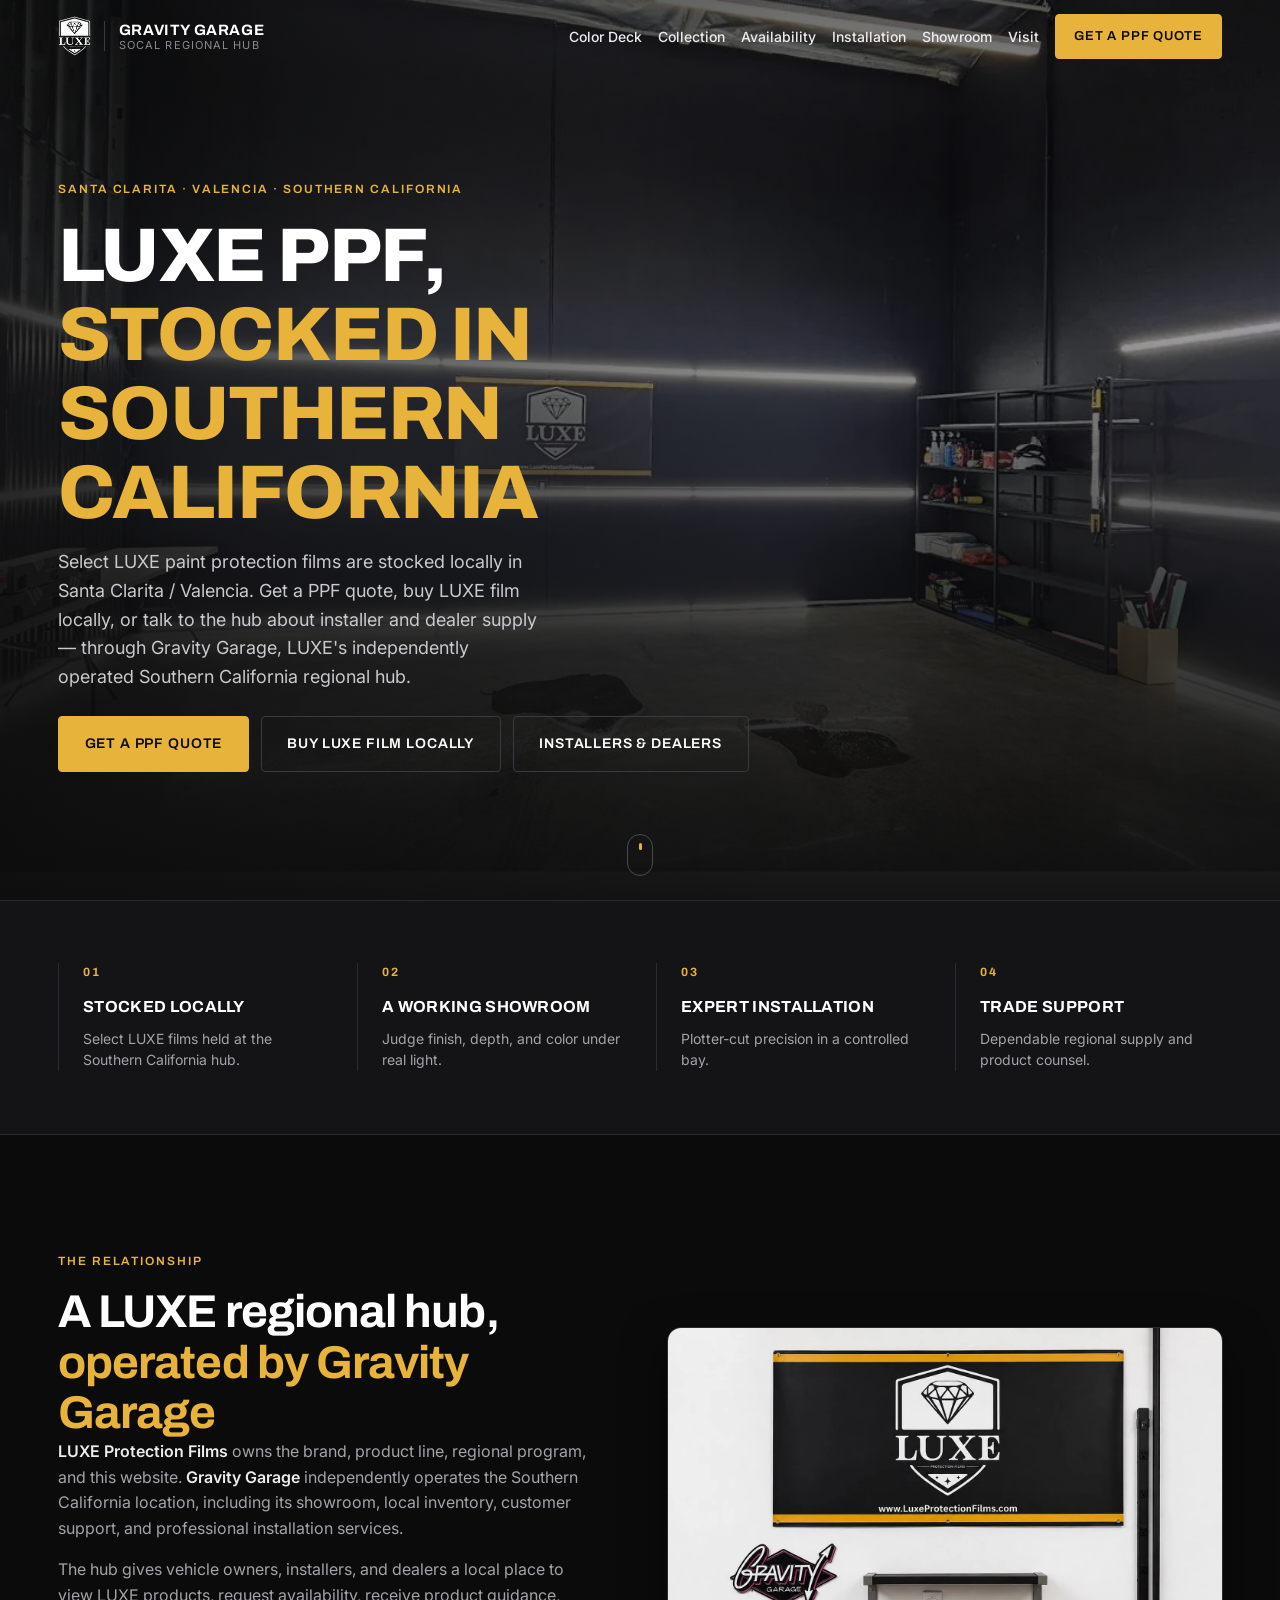
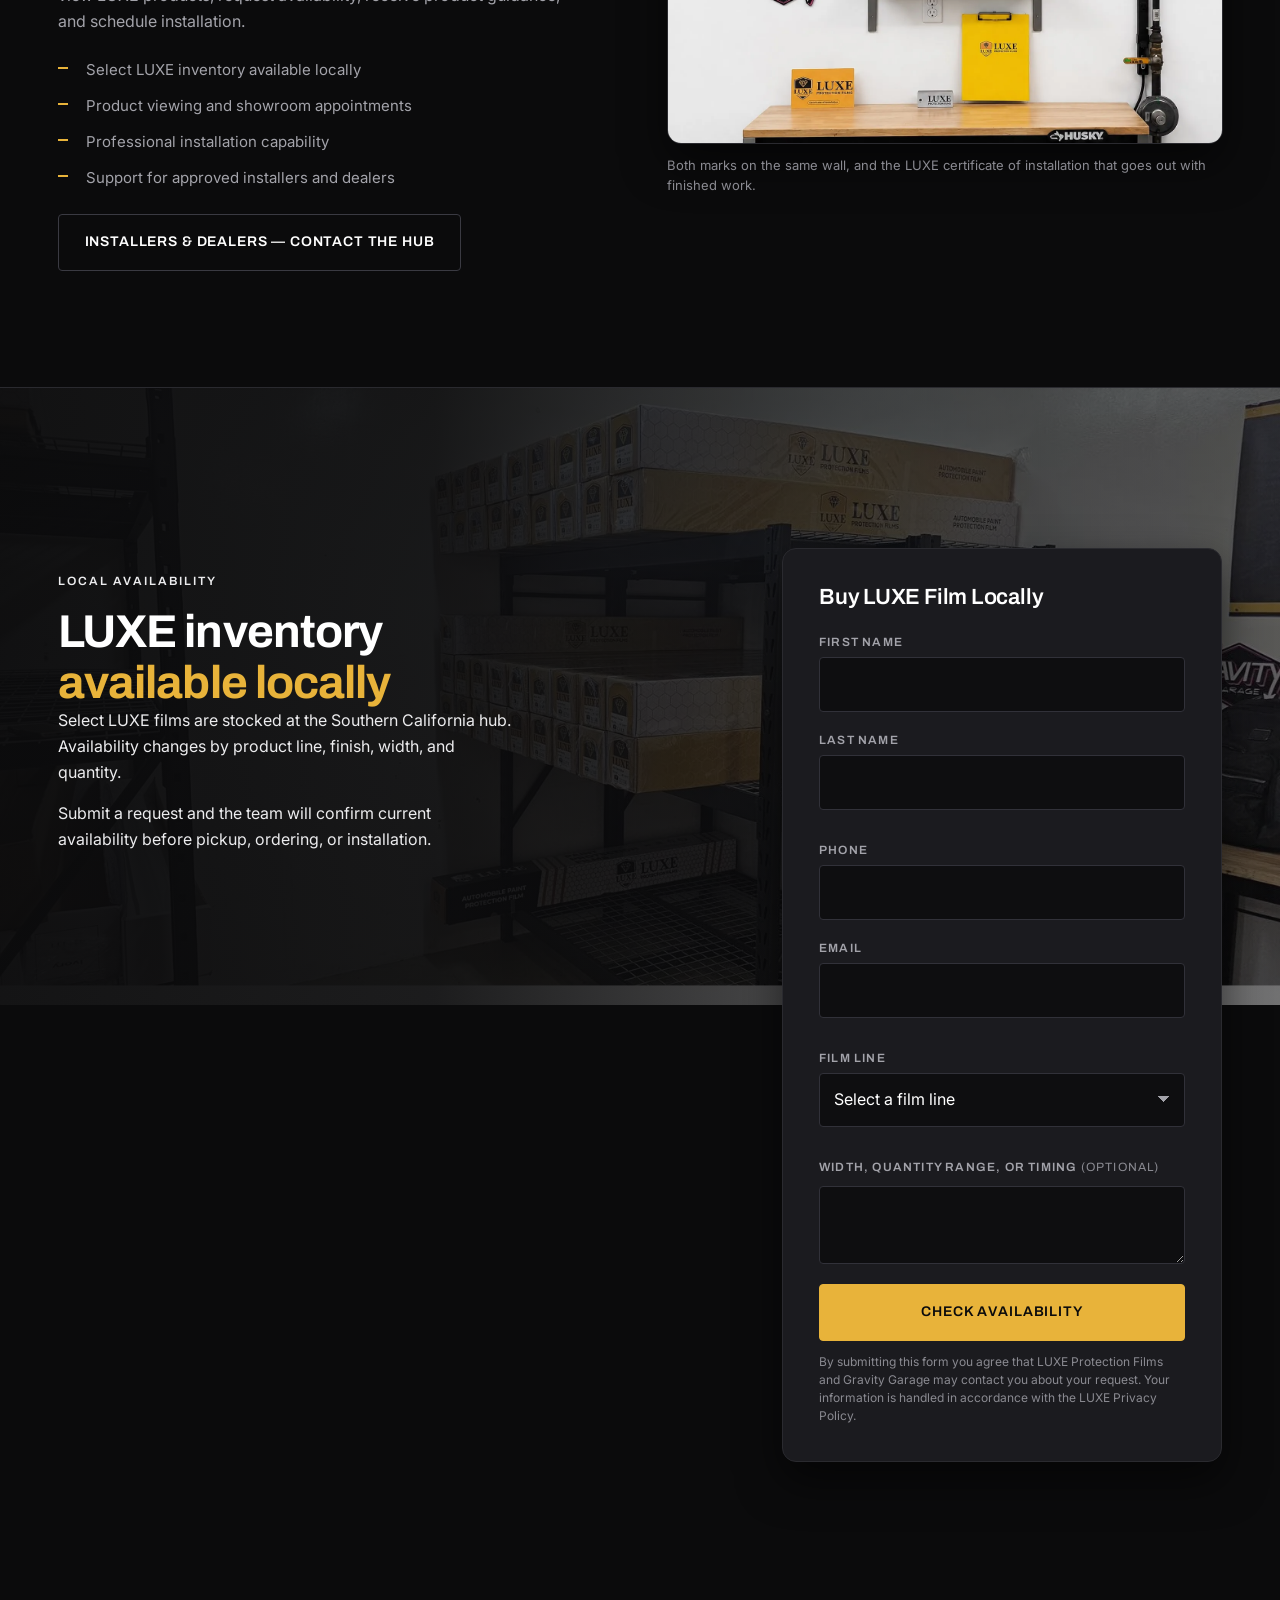
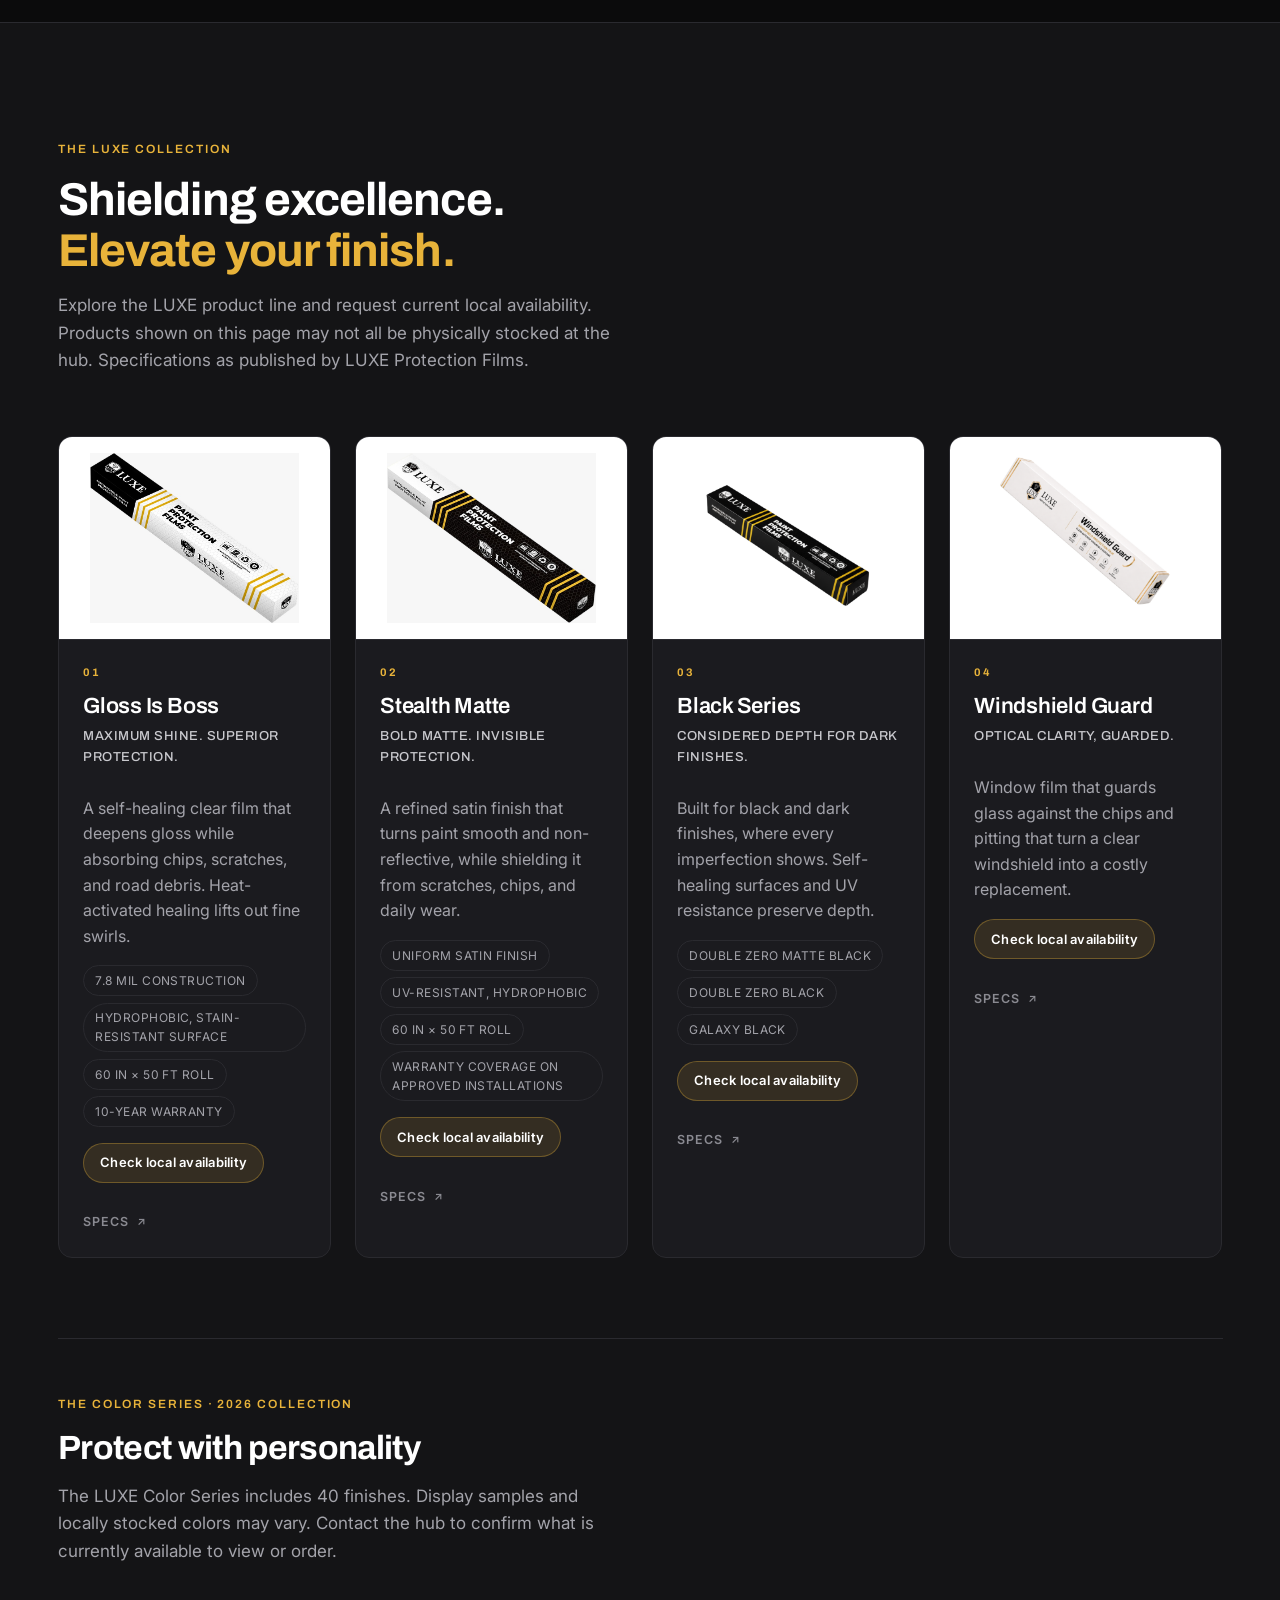
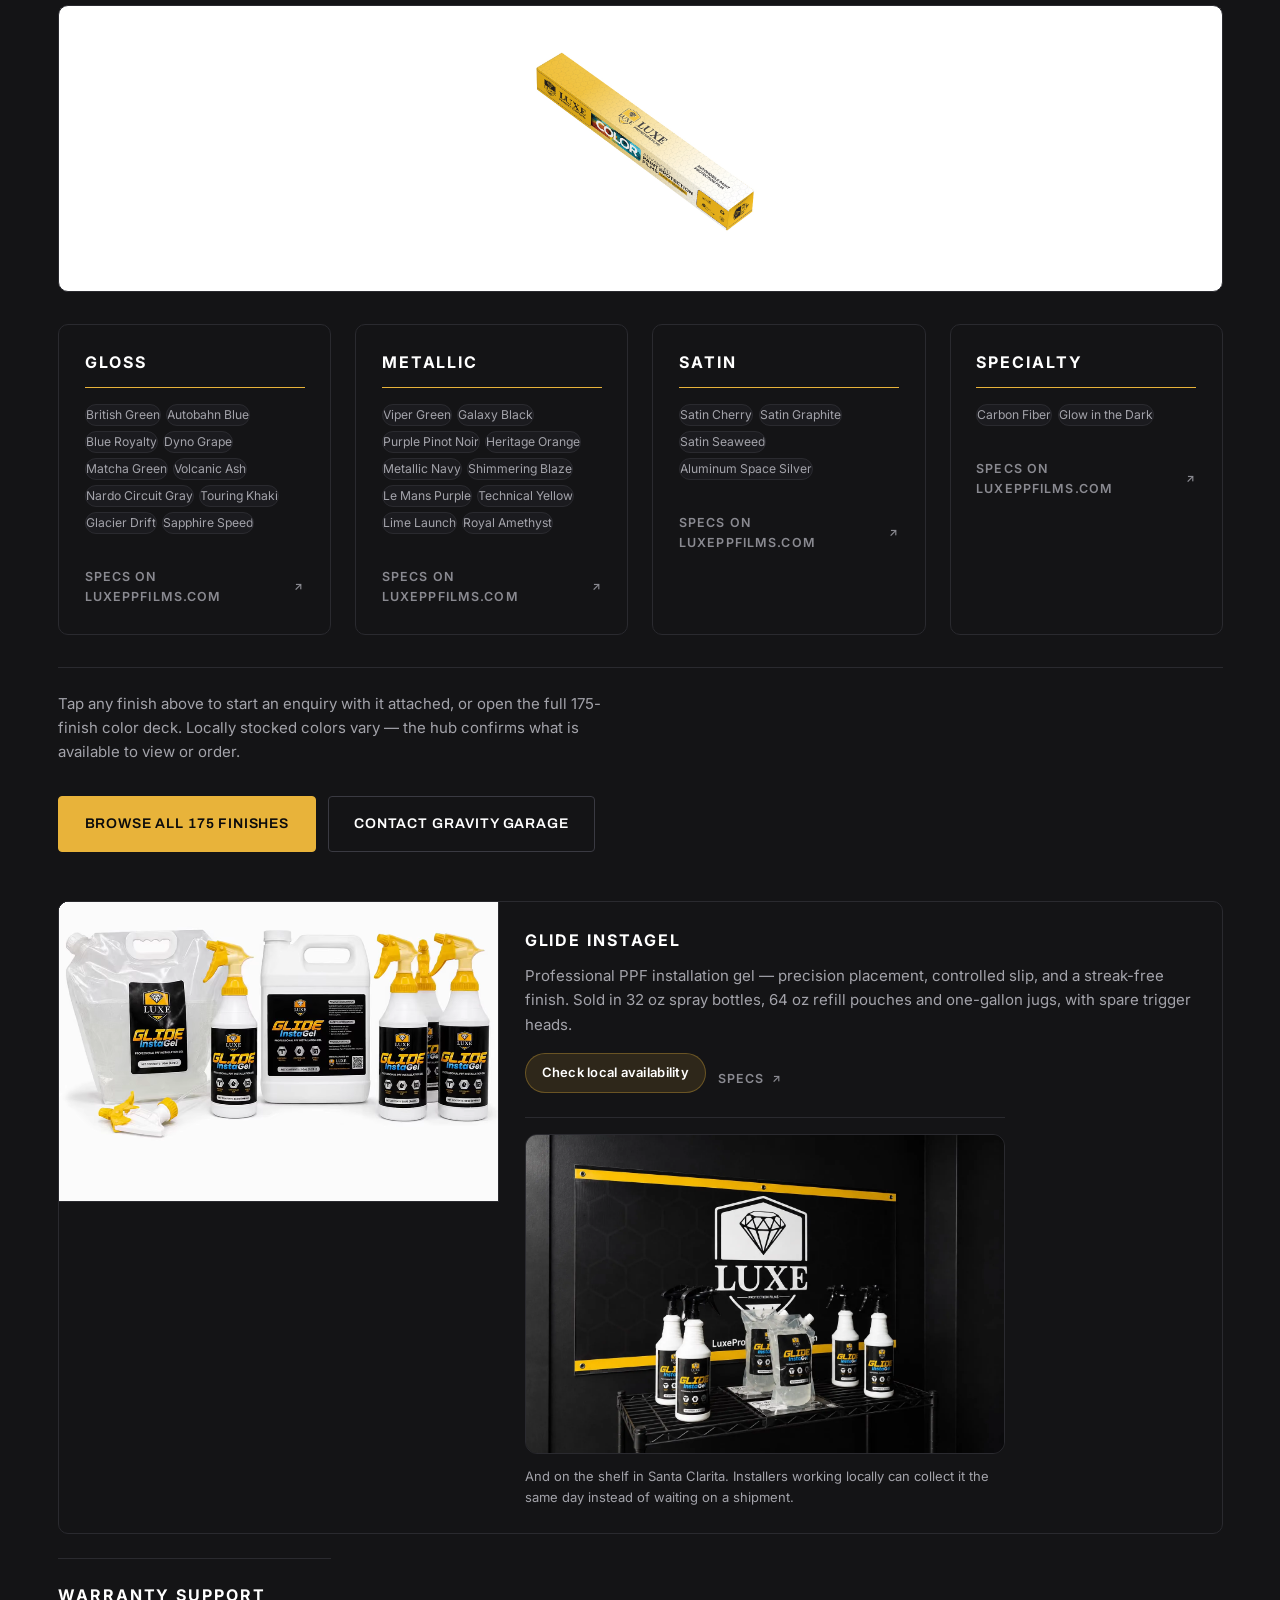
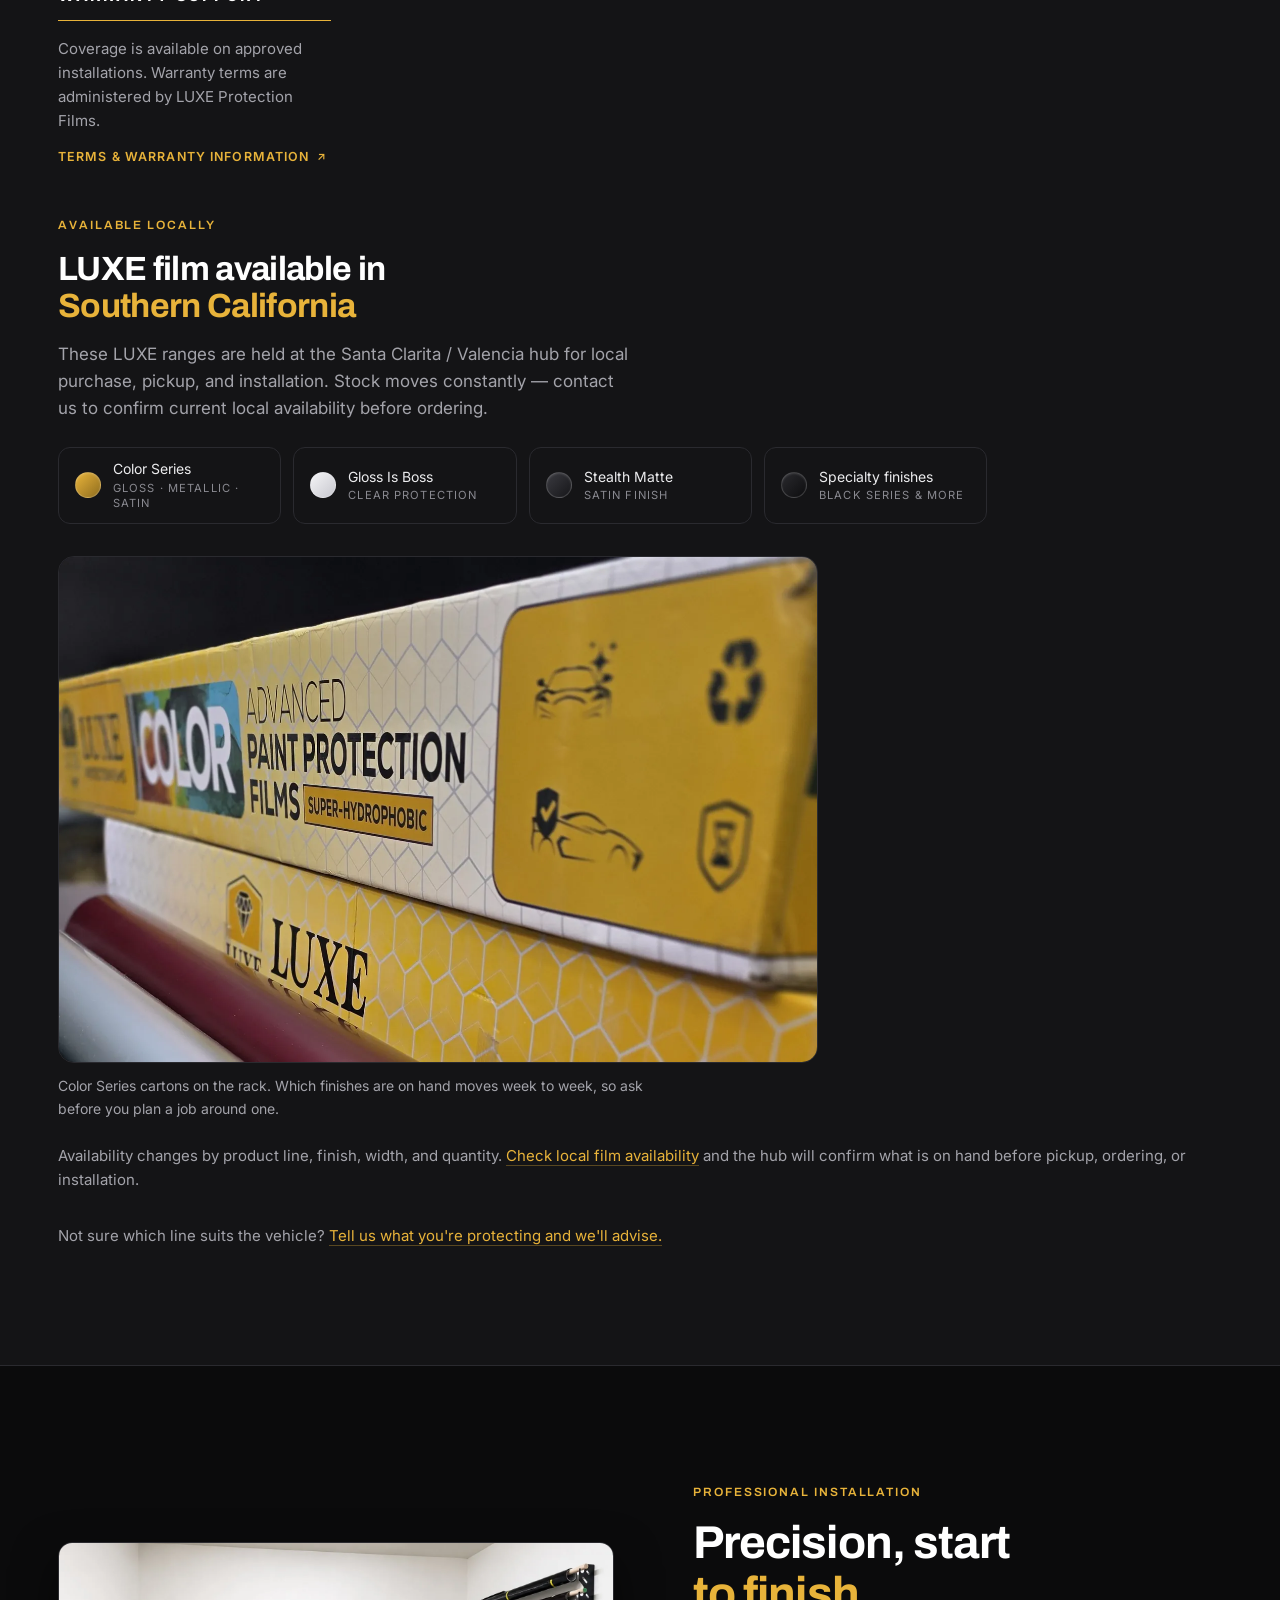
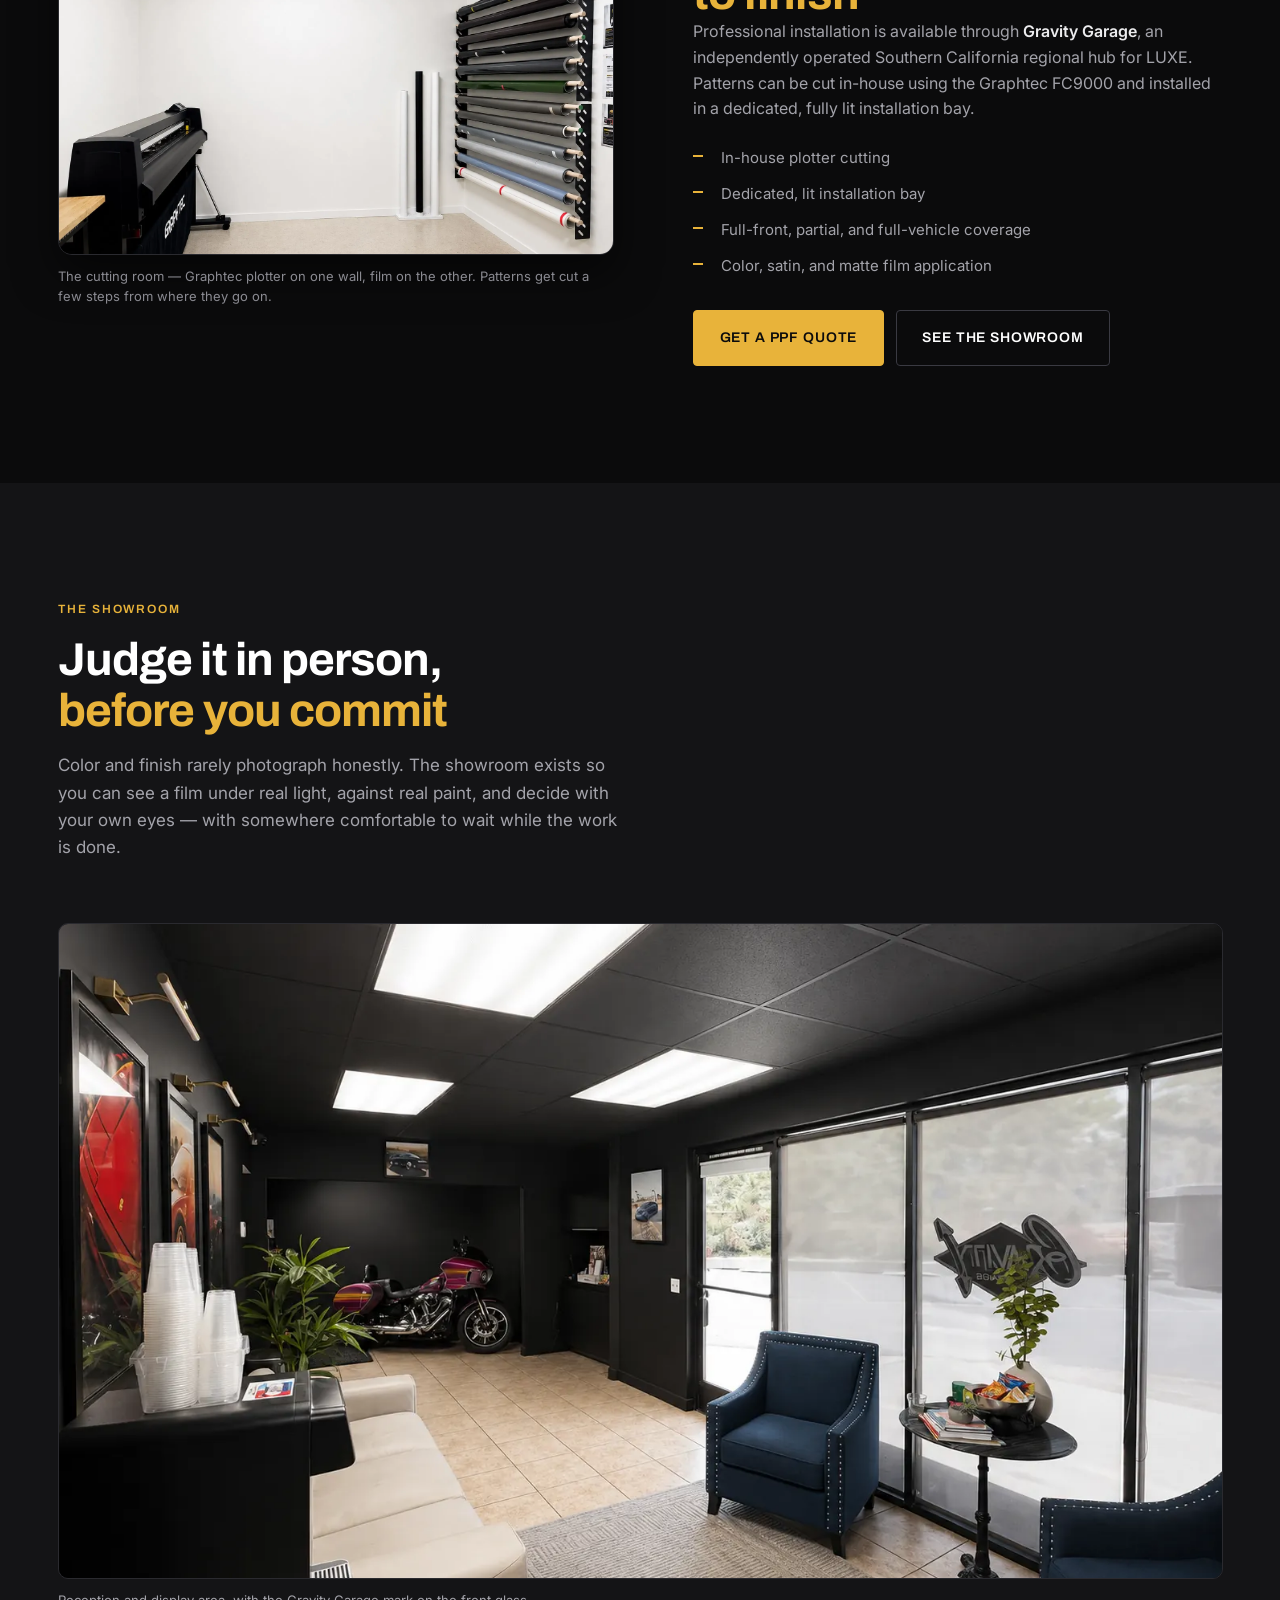
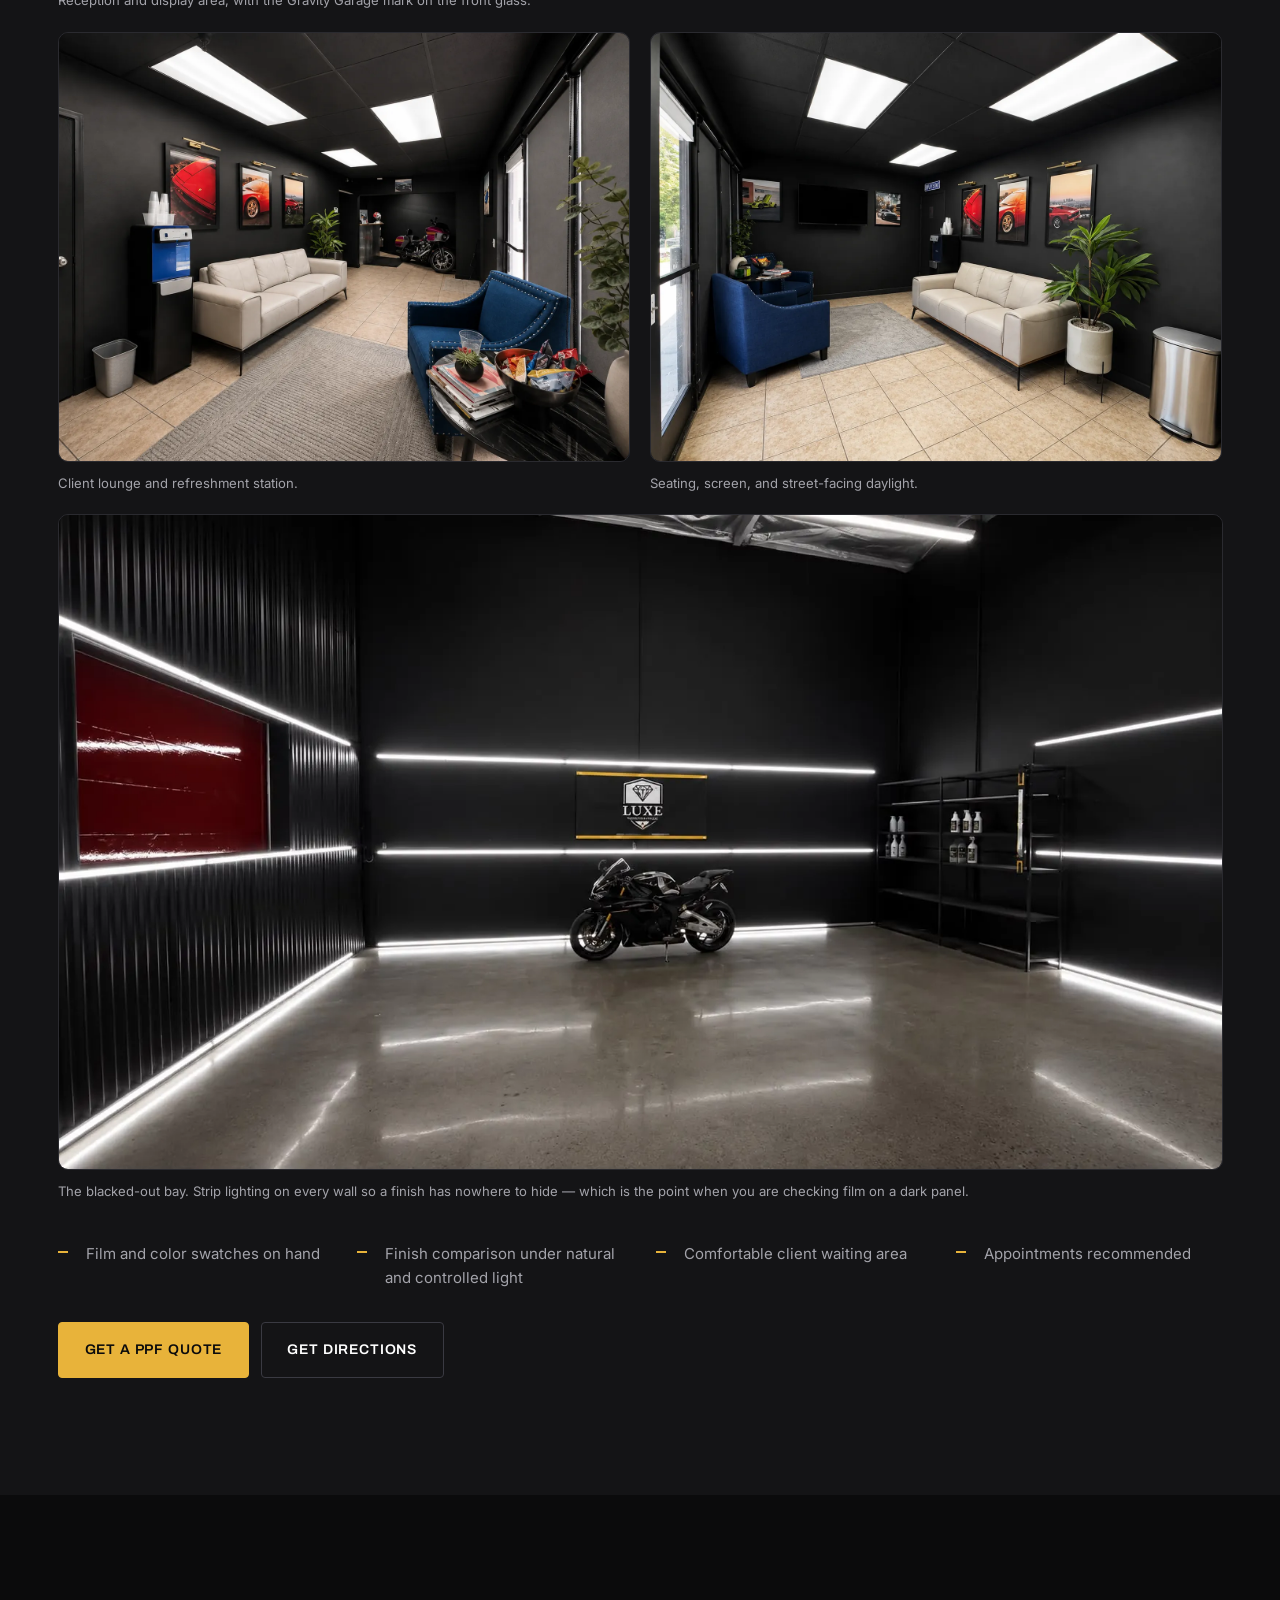
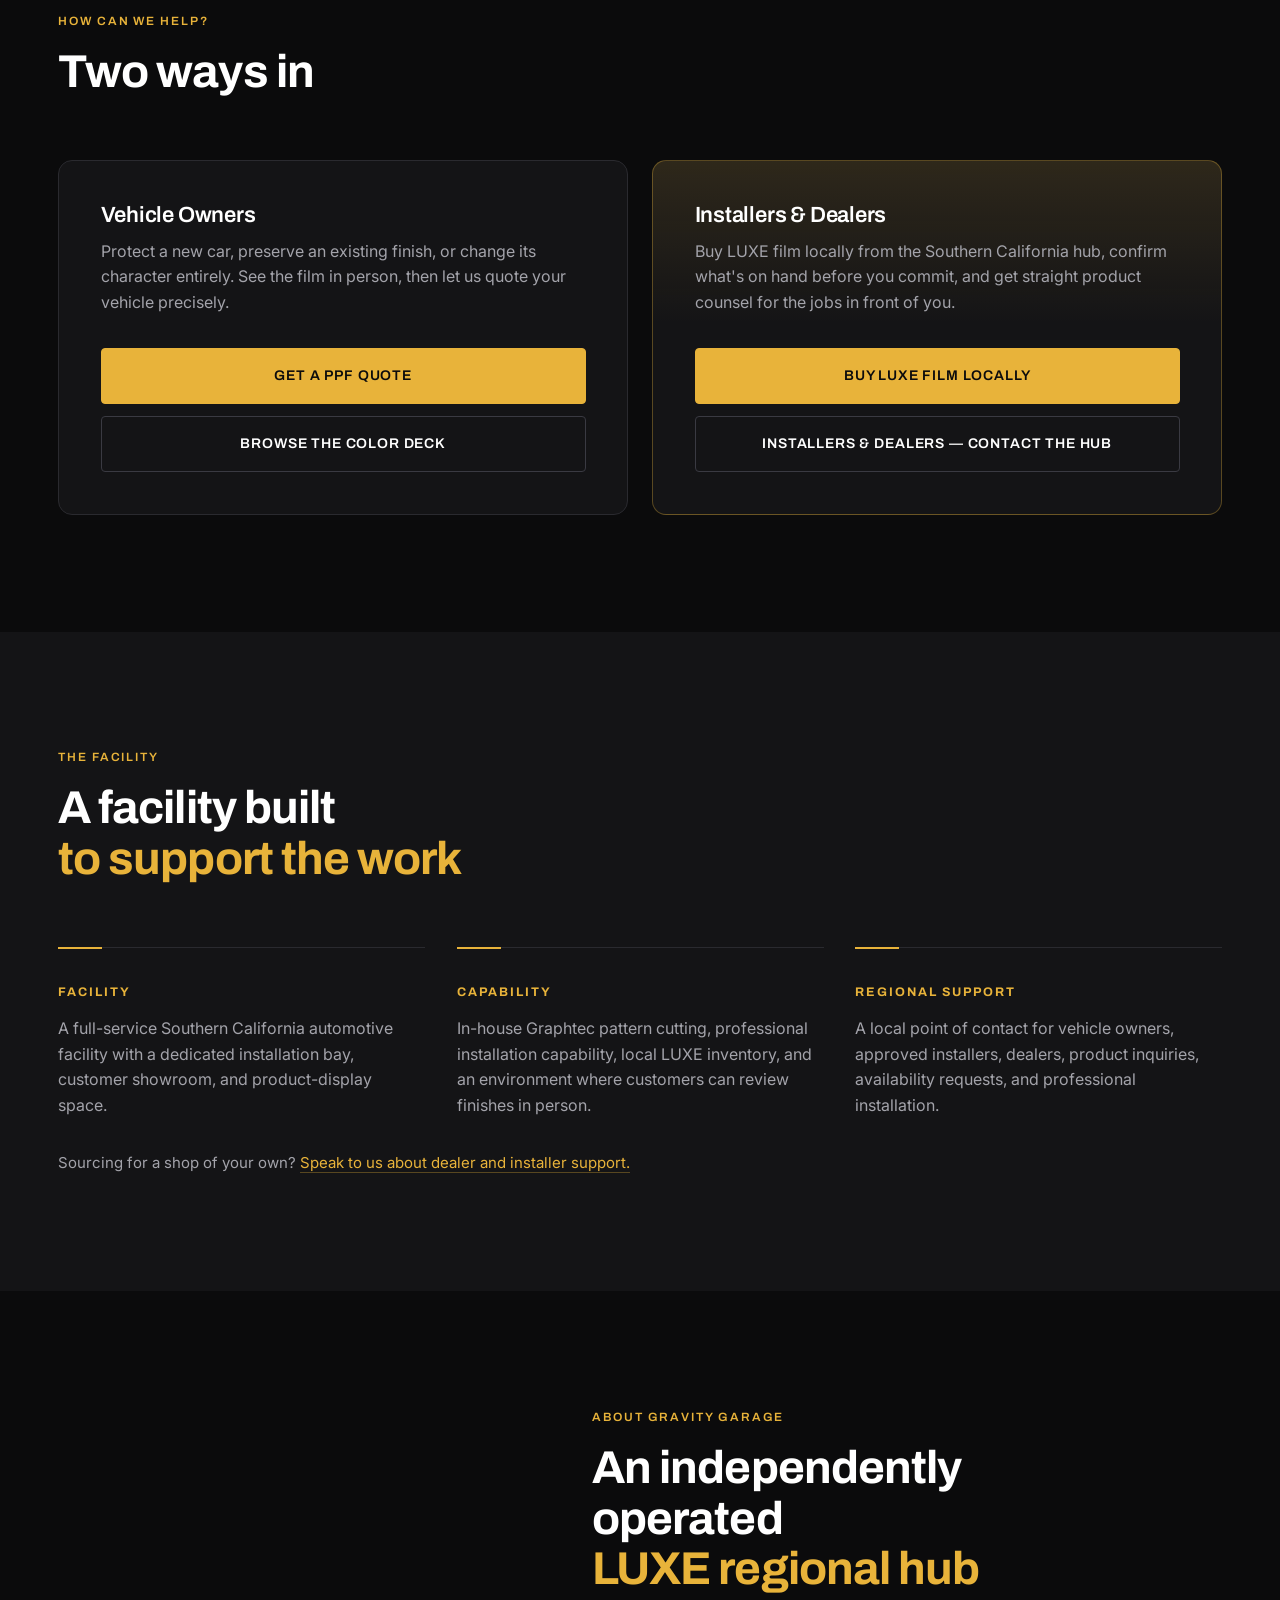
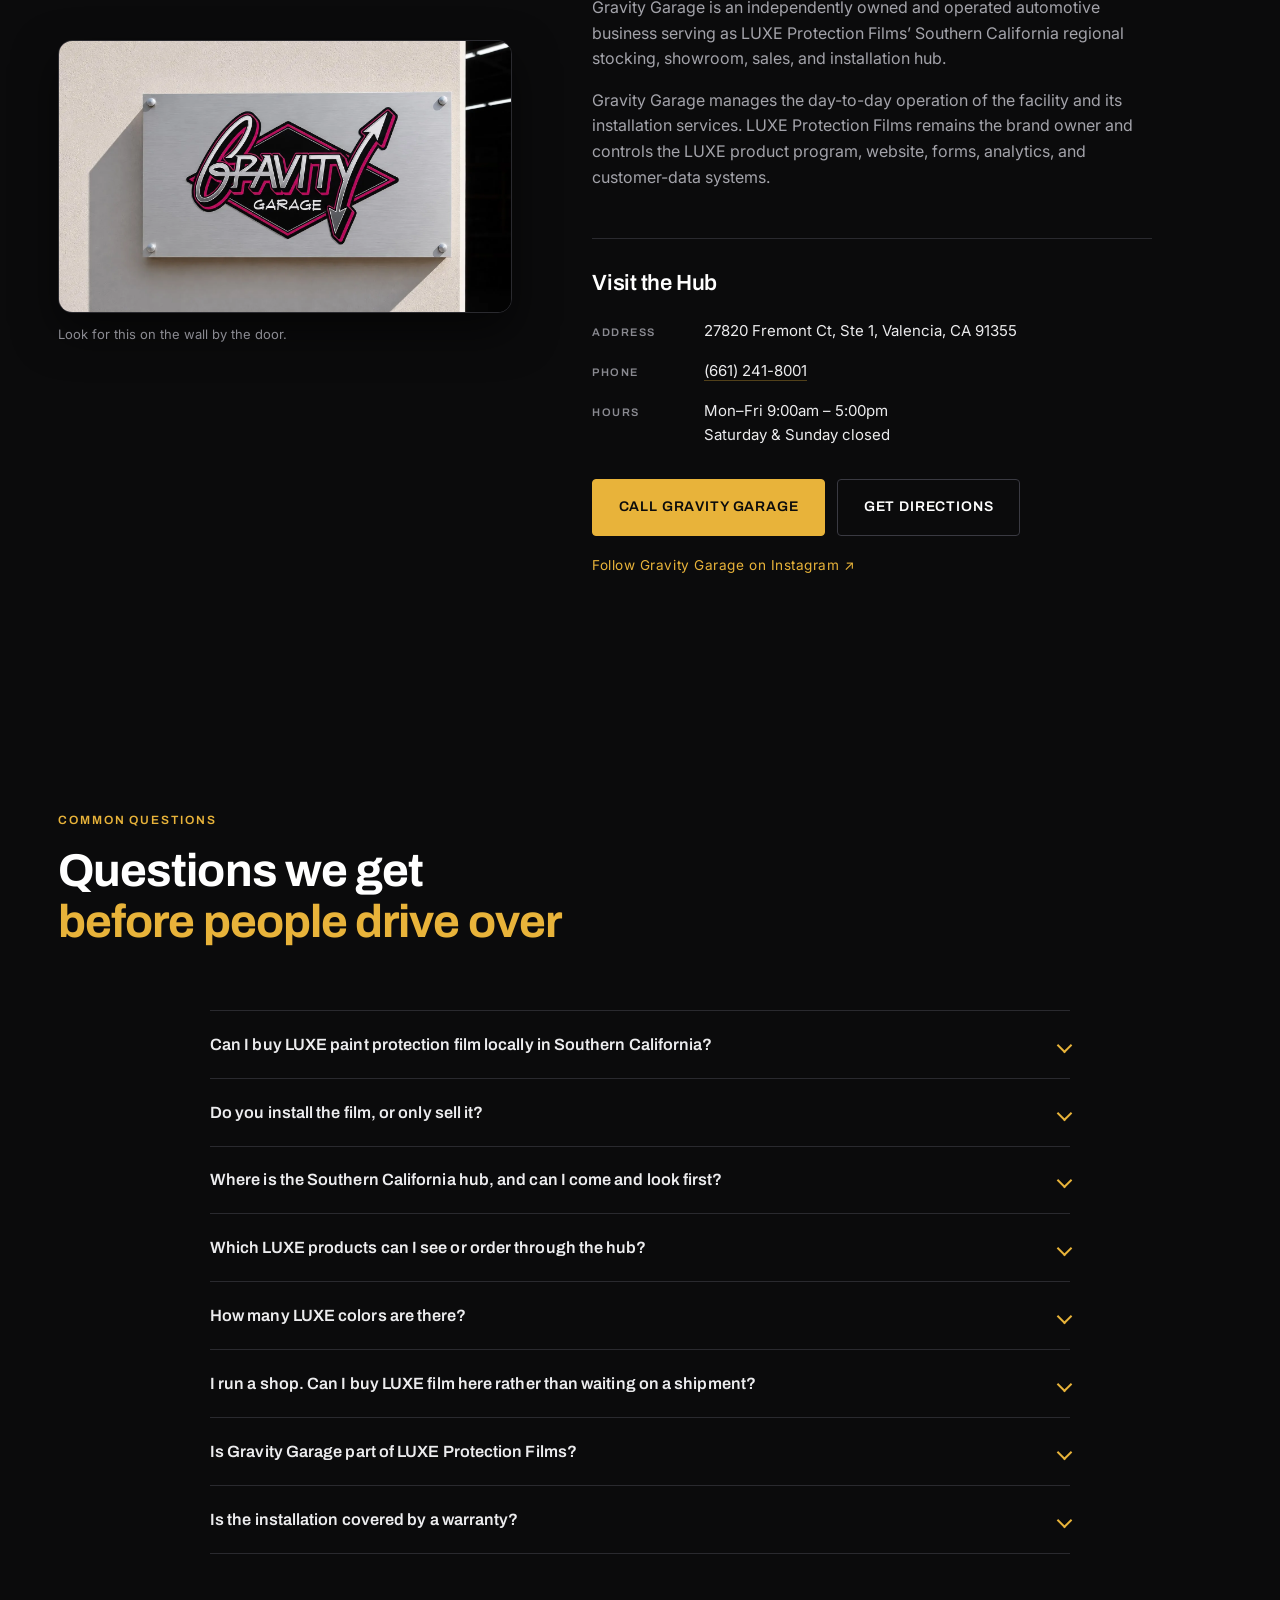
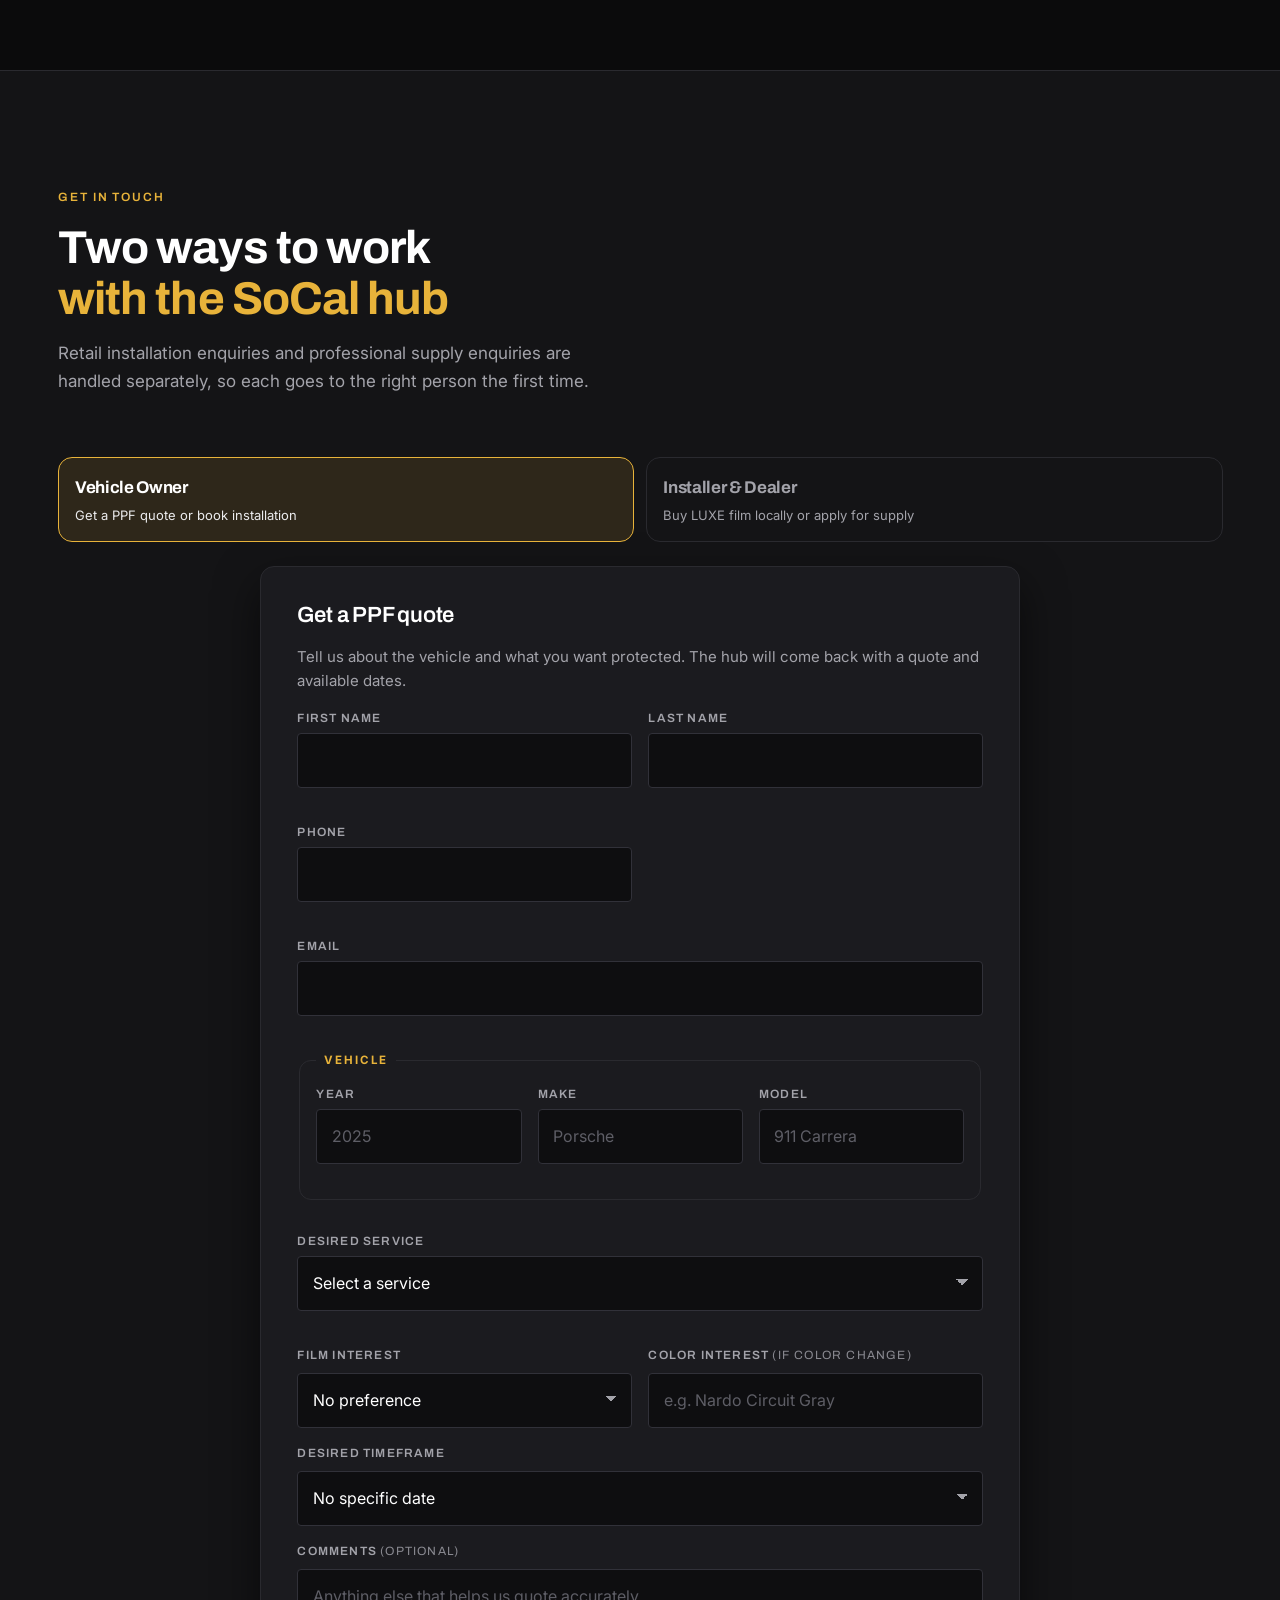
==== commit 7732ee5d: "Wire the three forms to the shared LUXE handler Client side only. No form backend, no third-party fo" ====
--- a/index.html
+++ b/index.html
@@ -264,21 +264,37 @@
 
       <div class="card form-card reveal" id="availability">
         <h3 class="h3">Buy LUXE Film Locally</h3>
+        <!-- Field names are the shared LUXE handler's allowlist, not free choice.
+             Anything not on that list is discarded server-side, and the four
+             below are required or the submission is rejected outright. -->
         <form class="form form--compact" id="availabilityForm" novalidate>
-          <input type="hidden" name="purpose" value="Film availability check">
-          <div class="field">
-            <label for="av-name">Name</label>
-            <input id="av-name" name="name" type="text" autocomplete="name" required>
-            <p class="err" id="av-name-err" role="alert" data-err-for="av-name"></p>
-          </div>
-          <div class="field">
-            <label for="av-email">Email</label>
-            <input id="av-email" name="email" type="email" autocomplete="email" required>
-            <p class="err" id="av-email-err" role="alert" data-err-for="av-email"></p>
+          <div class="grid-2">
+            <div class="field">
+              <label for="av-first">First name</label>
+              <input id="av-first" name="first_name" type="text" autocomplete="given-name" required>
+              <p class="err" id="av-first-err" role="alert" data-err-for="av-first"></p>
+            </div>
+            <div class="field">
+              <label for="av-last">Last name</label>
+              <input id="av-last" name="last_name" type="text" autocomplete="family-name" required>
+              <p class="err" id="av-last-err" role="alert" data-err-for="av-last"></p>
+            </div>
+          </div>
+          <div class="grid-2">
+            <div class="field">
+              <label for="av-phone">Phone</label>
+              <input id="av-phone" name="phone" type="tel" autocomplete="tel" required>
+              <p class="err" id="av-phone-err" role="alert" data-err-for="av-phone"></p>
+            </div>
+            <div class="field">
+              <label for="av-email">Email</label>
+              <input id="av-email" name="email" type="email" autocomplete="email" required>
+              <p class="err" id="av-email-err" role="alert" data-err-for="av-email"></p>
+            </div>
           </div>
           <div class="field">
             <label for="av-film">Film line</label>
-            <select id="av-film" name="film" required>
+            <select id="av-film" name="film_interest" required>
               <option value="">Select a film line</option>
               <option>Gloss Is Boss</option>
               <option>Stealth Matte</option>
@@ -295,11 +311,17 @@
           </div>
           <div class="field">
             <label for="av-notes">Width, quantity range, or timing <span class="opt">(optional)</span></label>
-            <textarea id="av-notes" name="notes" rows="2"></textarea>
+            <textarea id="av-notes" name="comments" rows="2"></textarea>
           </div>
           <div class="hp" aria-hidden="true"><label for="av-company">Company</label><input id="av-company" name="company" type="text" tabindex="-1" autocomplete="off"></div>
           <button class="btn btn--gold btn--full" type="submit">Check Availability</button>
-          <p class="form__status" role="status" aria-live="polite"></p>
+          <div class="formstatus" id="avStatus" role="status" aria-live="polite">
+            <span class="formstatus__ico" aria-hidden="true"></span>
+            <span class="formstatus__body">
+              <strong class="formstatus__t"></strong>
+              <span class="formstatus__m"></span>
+            </span>
+          </div>
           <p class="form__fine">By submitting this form you agree that LUXE Protection Films and Gravity Garage may contact you about your request. Your information is handled in accordance with the <a data-site="privacy" href="https://luxeprotectionfilms.com/privacy-policy/" target="_blank" rel="noopener">LUXE Privacy Policy</a>.</p>
         </form>
       </div>
@@ -829,8 +851,7 @@
             <h3 class="h3">Get a PPF quote</h3>
             <p class="form__intro">Tell us about the vehicle and what you want protected. The hub will come back with a quote and available dates.</p>
             <form class="form" id="retailForm" novalidate>
-              <input type="hidden" name="purpose" value="Vehicle owner — PPF quote / installation">
-
+              
               <div class="field-row">
                 <div class="field">
                   <label for="r-first">First name</label>
@@ -896,7 +917,7 @@
               <div class="field-row">
                 <div class="field">
                   <label for="r-product">Film interest</label>
-                  <select id="r-product" name="product_interest">
+                  <select id="r-product" name="film_interest">
                     <option value="">No preference</option>
                     <option>Gloss Is Boss — clear</option>
                     <option>Stealth Matte</option>
@@ -924,12 +945,18 @@
 
               <div class="field">
                 <label for="r-message">Comments <span class="opt">(optional)</span></label>
-                <textarea id="r-message" name="message" rows="3" placeholder="Anything else that helps us quote accurately."></textarea>
+                <textarea id="r-message" name="comments" rows="3" placeholder="Anything else that helps us quote accurately."></textarea>
               </div>
 
               <div class="hp" aria-hidden="true"><label for="r-company">Company</label><input id="r-company" name="company" type="text" tabindex="-1" autocomplete="off"></div>
               <button class="btn btn--gold btn--full" type="submit">Get My PPF Quote</button>
-              <p class="form__status" role="status" aria-live="polite"></p>
+              <div class="formstatus" id="retailStatus" role="status" aria-live="polite">
+            <span class="formstatus__ico" aria-hidden="true"></span>
+            <span class="formstatus__body">
+              <strong class="formstatus__t"></strong>
+              <span class="formstatus__m"></span>
+            </span>
+          </div>
               <p class="form__fine">By submitting this form you agree that LUXE Protection Films and Gravity Garage may contact you about your request. Your information is handled in accordance with the <a data-site="privacy" href="https://luxeprotectionfilms.com/privacy-policy/" target="_blank" rel="noopener">LUXE Privacy Policy</a>.</p>
             </form>
           </div>
@@ -941,7 +968,6 @@
             <h3 class="h3">Installers &amp; dealers — contact the SoCal hub</h3>
             <p class="form__intro">Buying LUXE film locally, or interested in becoming an approved installer or dealer? Tell us about the shop and we'll route it to the right team.</p>
             <form class="form" id="tradeForm" novalidate>
-              <input type="hidden" name="purpose" value="Installer / dealer — local supply">
 
               <div class="field-row">
                 <div class="field">
@@ -1036,7 +1062,7 @@
 
               <div class="field">
                 <label for="t-product">LUXE product interest</label>
-                <select id="t-product" name="product_interest">
+                <select id="t-product" name="film_interest">
                   <option value="">No preference yet</option>
                   <option>Color Series</option>
                   <option>Gloss Is Boss — clear</option>
@@ -1060,7 +1086,7 @@
                 </div>
                 <div class="field">
                   <label for="t-account">Account interest</label>
-                  <select id="t-account" name="account_interest">
+                  <select id="t-account" name="interest">
                     <option value="">Select</option>
                     <option>Buy film as needed</option>
                     <option>Become an approved installer</option>
@@ -1072,7 +1098,7 @@
 
               <div class="field">
                 <label for="t-volume">Estimated monthly PPF usage <span class="opt">(optional)</span></label>
-                <select id="t-volume" name="monthly_volume">
+                <select id="t-volume" name="volume">
                   <option value="">Prefer not to say</option>
                   <option>Less than 3 rolls</option>
                   <option>3–5 rolls</option>
@@ -1085,12 +1111,18 @@
 
               <div class="field">
                 <label for="t-notes">Notes <span class="opt">(optional)</span></label>
-                <textarea id="t-notes" name="notes" rows="3"></textarea>
+                <textarea id="t-notes" name="comments" rows="3"></textarea>
               </div>
 
               <div class="hp" aria-hidden="true"><label for="t-hp">Fax</label><input id="t-hp" name="company" type="text" tabindex="-1" autocomplete="off"></div>
               <button class="btn btn--gold btn--full" type="submit">Contact the SoCal Hub</button>
-              <p class="form__status" role="status" aria-live="polite"></p>
+              <div class="formstatus" id="tradeStatus" role="status" aria-live="polite">
+            <span class="formstatus__ico" aria-hidden="true"></span>
+            <span class="formstatus__body">
+              <strong class="formstatus__t"></strong>
+              <span class="formstatus__m"></span>
+            </span>
+          </div>
               <p class="form__fine">By submitting this form you agree that LUXE Protection Films and Gravity Garage may contact you about your enquiry. Your information is handled in accordance with the <a data-site="privacy" href="https://luxeprotectionfilms.com/privacy-policy/" target="_blank" rel="noopener">LUXE Privacy Policy</a>.</p>
             </form>
           </div>
--- a/assets/css/main.css
+++ b/assets/css/main.css
@@ -733,6 +733,7 @@
 .form--compact { gap: var(--sp-3); }
 
 .field { display: grid; gap: var(--sp-2); }
+.field:has(.err) { gap: calc(var(--sp-2) * 0.6); }
 .field-row { display: grid; grid-template-columns: 1fr 1fr; gap: var(--sp-4); }
 
 .field label {
@@ -792,13 +793,22 @@
 .field select[aria-invalid="true"],
 .field textarea[aria-invalid="true"] { border-color: #E06A5C; }
 
+/* Validation messages reserve their line whether or not they are showing.
+   Collapsing them (`.err:empty { display:none }`) looked tidier and cost
+   clicks: type a bad email, click Submit, and the blur fires validation,
+   the message appears, every control below it shifts down — and the button
+   moves out from under the pointer between mousedown and mouseup, so the
+   click never lands. The visitor sees an error, presses again, and only the
+   second press submits. Reserving the line makes that impossible, and takes
+   the layout shift out of Core Web Vitals at the same time. The row gap is
+   trimmed to keep the forms the same overall height. */
 .err {
   font-size: 0.8125rem;
+  line-height: 1.35;
   color: #F08C80;
-  min-height: 0;
+  min-height: 1.1em;
   margin: 0;
 }
-.err:empty { display: none; }
 
 /* Honeypot */
 .hp {
@@ -813,14 +823,7 @@
 .form button[type="submit"] { margin-top: var(--sp-2); }
 .form button[disabled] { opacity: .6; cursor: progress; }
 
-.form__status {
-  font-size: 0.875rem;
-  margin: 0;
-  min-height: 0;
-}
-.form__status:empty { display: none; }
-.form__status[data-state="ok"]   { color: #7BD4A0; }
-.form__status[data-state="error"]{ color: #F08C80; }
+/* .form__status removed — replaced by the .formstatus panel below. */
 
 .form__fine {
   font-size: 0.75rem;
@@ -1496,3 +1499,68 @@
    link, or find-in-page) could be sitting there invisible, so the FAQ
    items opt out once open. */
 .faq__item[open].reveal { opacity: 1; transform: none; }
+
+/* ══════════ FORM CONFIRMATION PANEL ══════════
+   Structure mirrors the SFS Bay Area build so both LUXE sites confirm a
+   submission the same way; the palette is Gravity Garage's own.
+
+   It is a card rather than a line of text on purpose. These forms sit at
+   the bottom of a long page, and a one-line "thanks" under a button is
+   exactly the thing someone scrolls past and then submits again because
+   they are not sure it worked. */
+.formstatus {
+  display: none;
+  gap: 1rem;
+  align-items: flex-start;
+  margin-top: var(--sp-5);
+  padding: 22px 24px;
+  border: 1px solid;
+  border-radius: 12px;
+}
+.formstatus.is-on { display: flex; }
+
+.formstatus__ico {
+  flex: 0 0 auto;
+  width: 38px;
+  height: 38px;
+  border-radius: 50%;
+  display: grid;
+  place-items: center;
+  font-size: 19px;
+  font-weight: 700;
+  line-height: 1;
+}
+.formstatus__body { display: block; }
+.formstatus__t {
+  display: block;
+  font-family: var(--font-display);
+  font-weight: 700;
+  font-size: 0.75rem;
+  letter-spacing: var(--tr-wide);
+  text-transform: uppercase;
+  margin-bottom: 7px;
+}
+.formstatus__m {
+  display: block;
+  font-size: 1.0625rem;
+  line-height: 1.6;
+  color: var(--text);
+}
+
+.formstatus--ok { border-color: var(--gold-edge); background: var(--gold-tint); }
+.formstatus--ok .formstatus__ico { background: var(--gold); color: var(--ink); }
+.formstatus--ok .formstatus__t  { color: var(--gold); }
+
+.formstatus--err { border-color: rgba(255, 139, 122, 0.52); background: rgba(255, 139, 122, 0.09); }
+.formstatus--err .formstatus__ico { background: #FF8B7A; color: var(--ink); }
+.formstatus--err .formstatus__t  { color: #FF8B7A; }
+
+.formstatus--busy { border-color: var(--line); background: var(--surface-2); }
+.formstatus--busy .formstatus__ico { background: var(--surface-3); color: var(--muted); }
+.formstatus--busy .formstatus__t  { color: var(--muted); }
+
+@media (max-width: 640px) {
+  .formstatus { padding: 18px 18px; gap: .85rem; }
+  .formstatus__ico { width: 32px; height: 32px; font-size: 17px; }
+  .formstatus__m { font-size: 1rem; }
+}
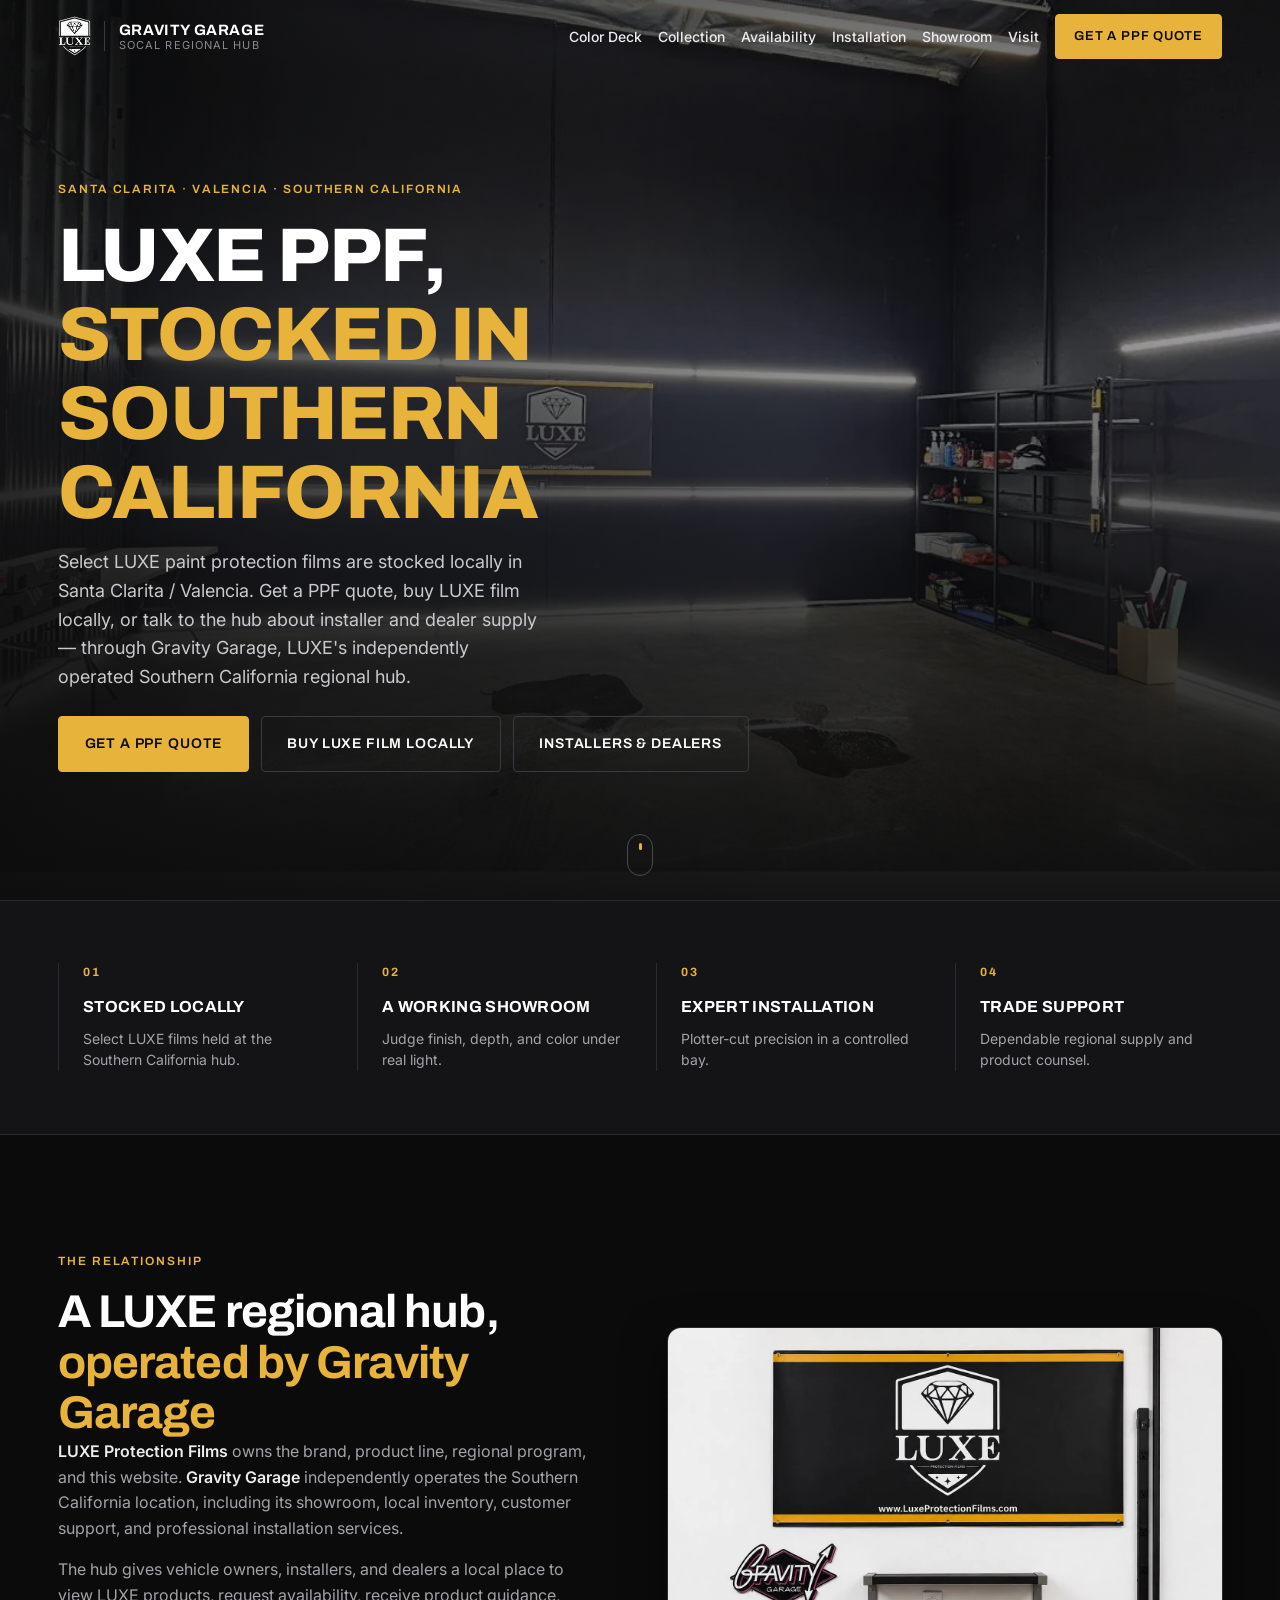
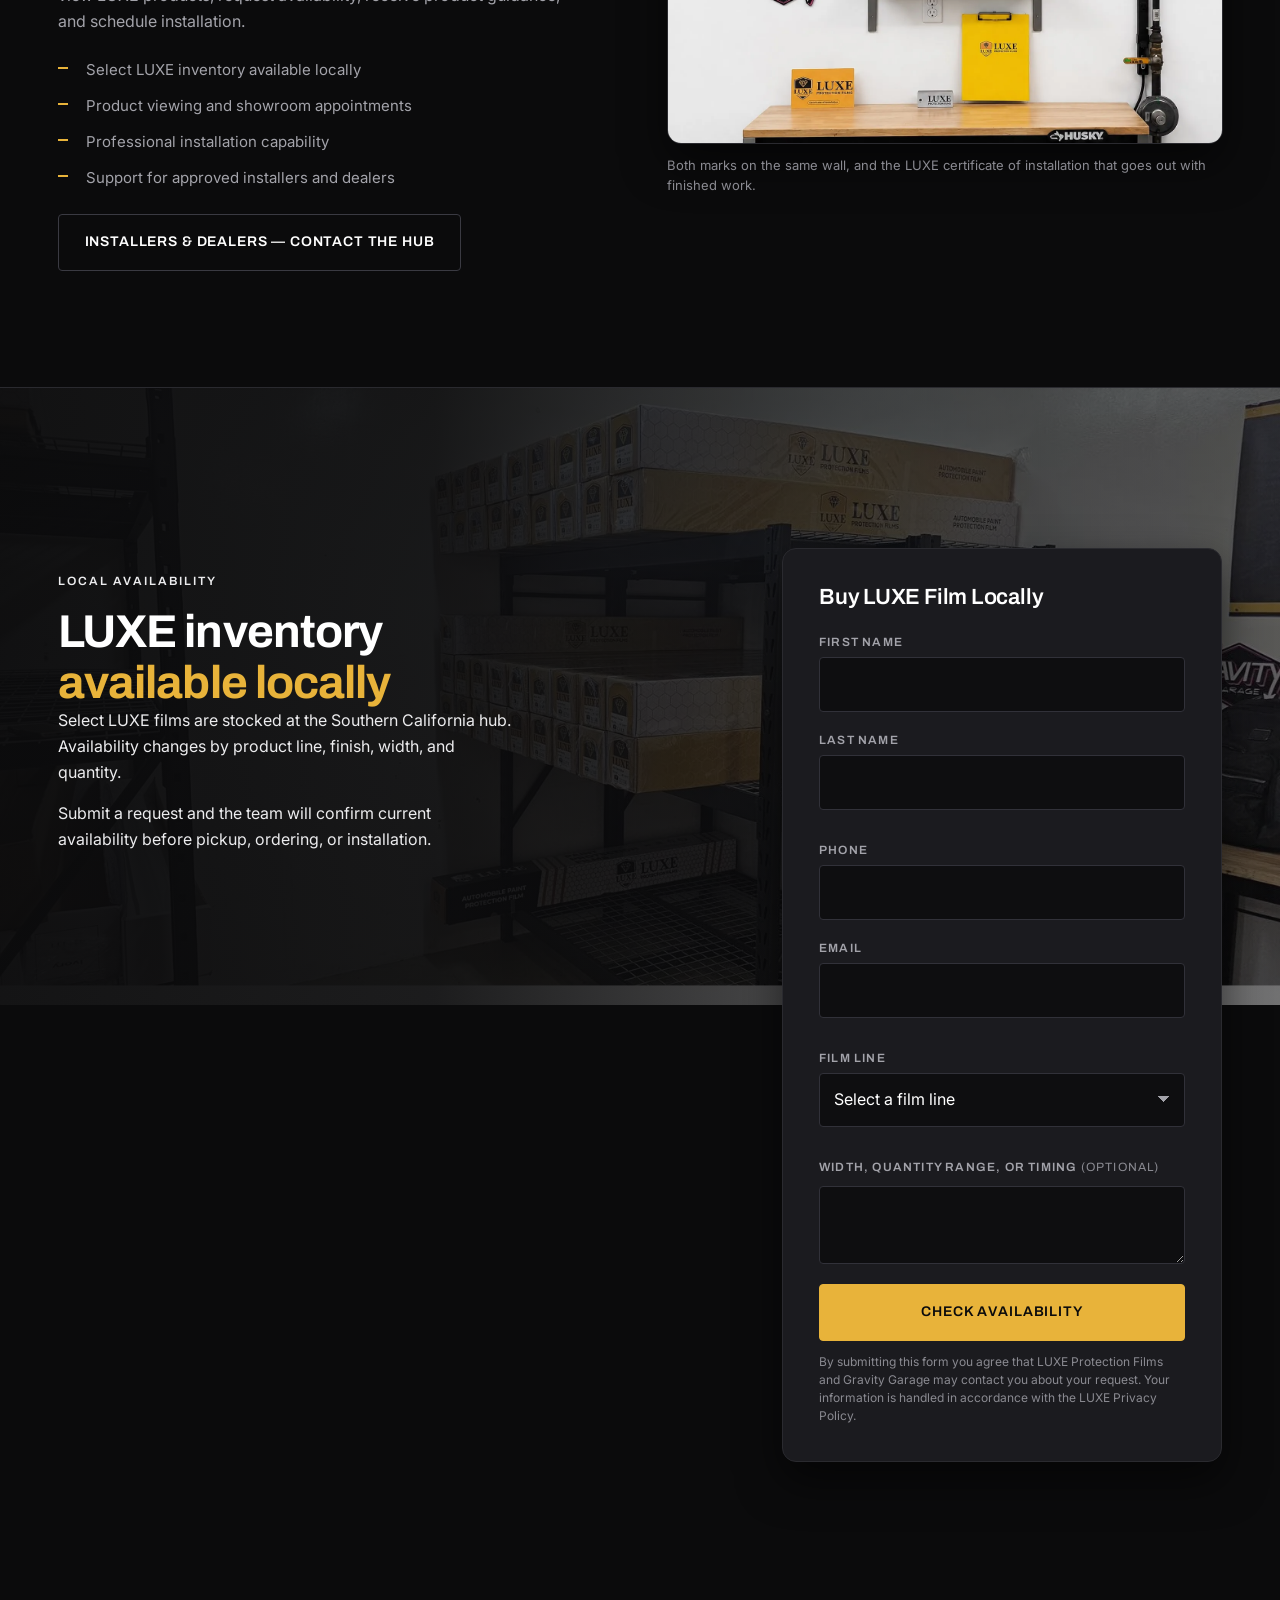
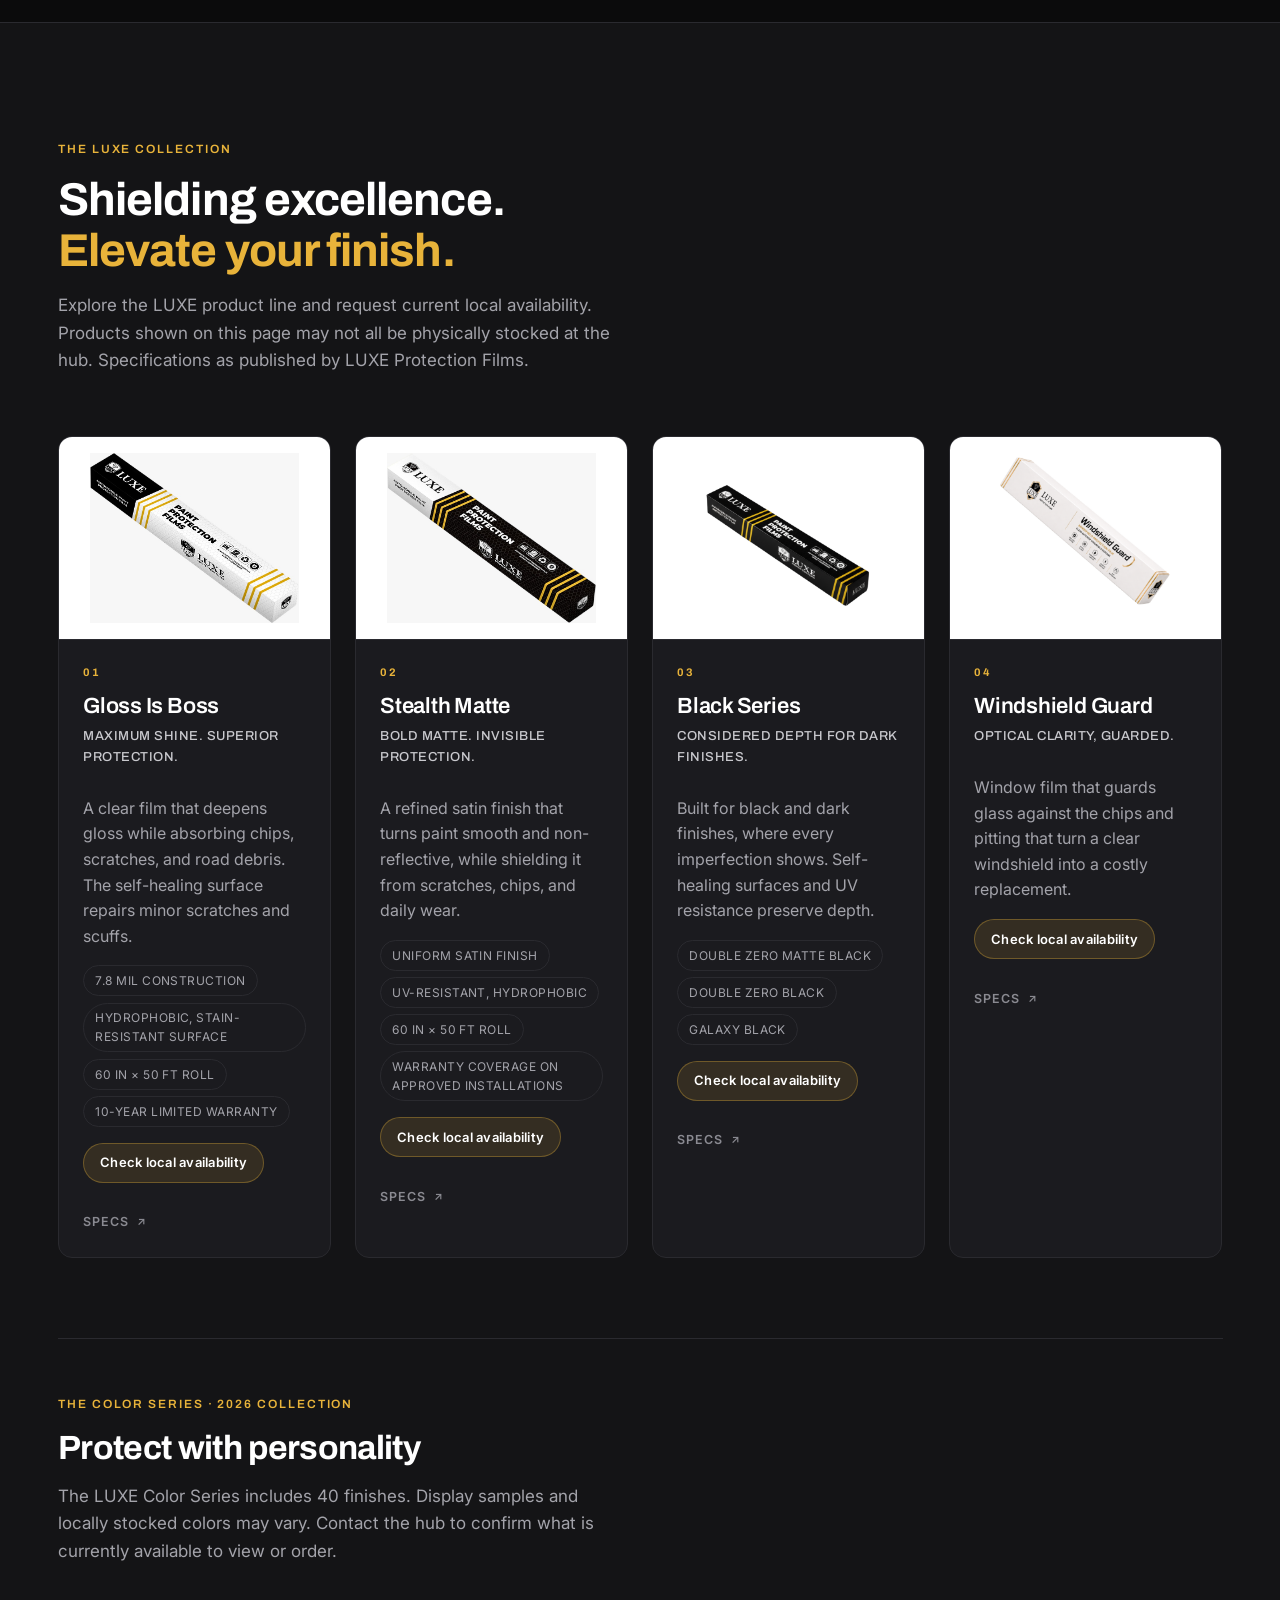
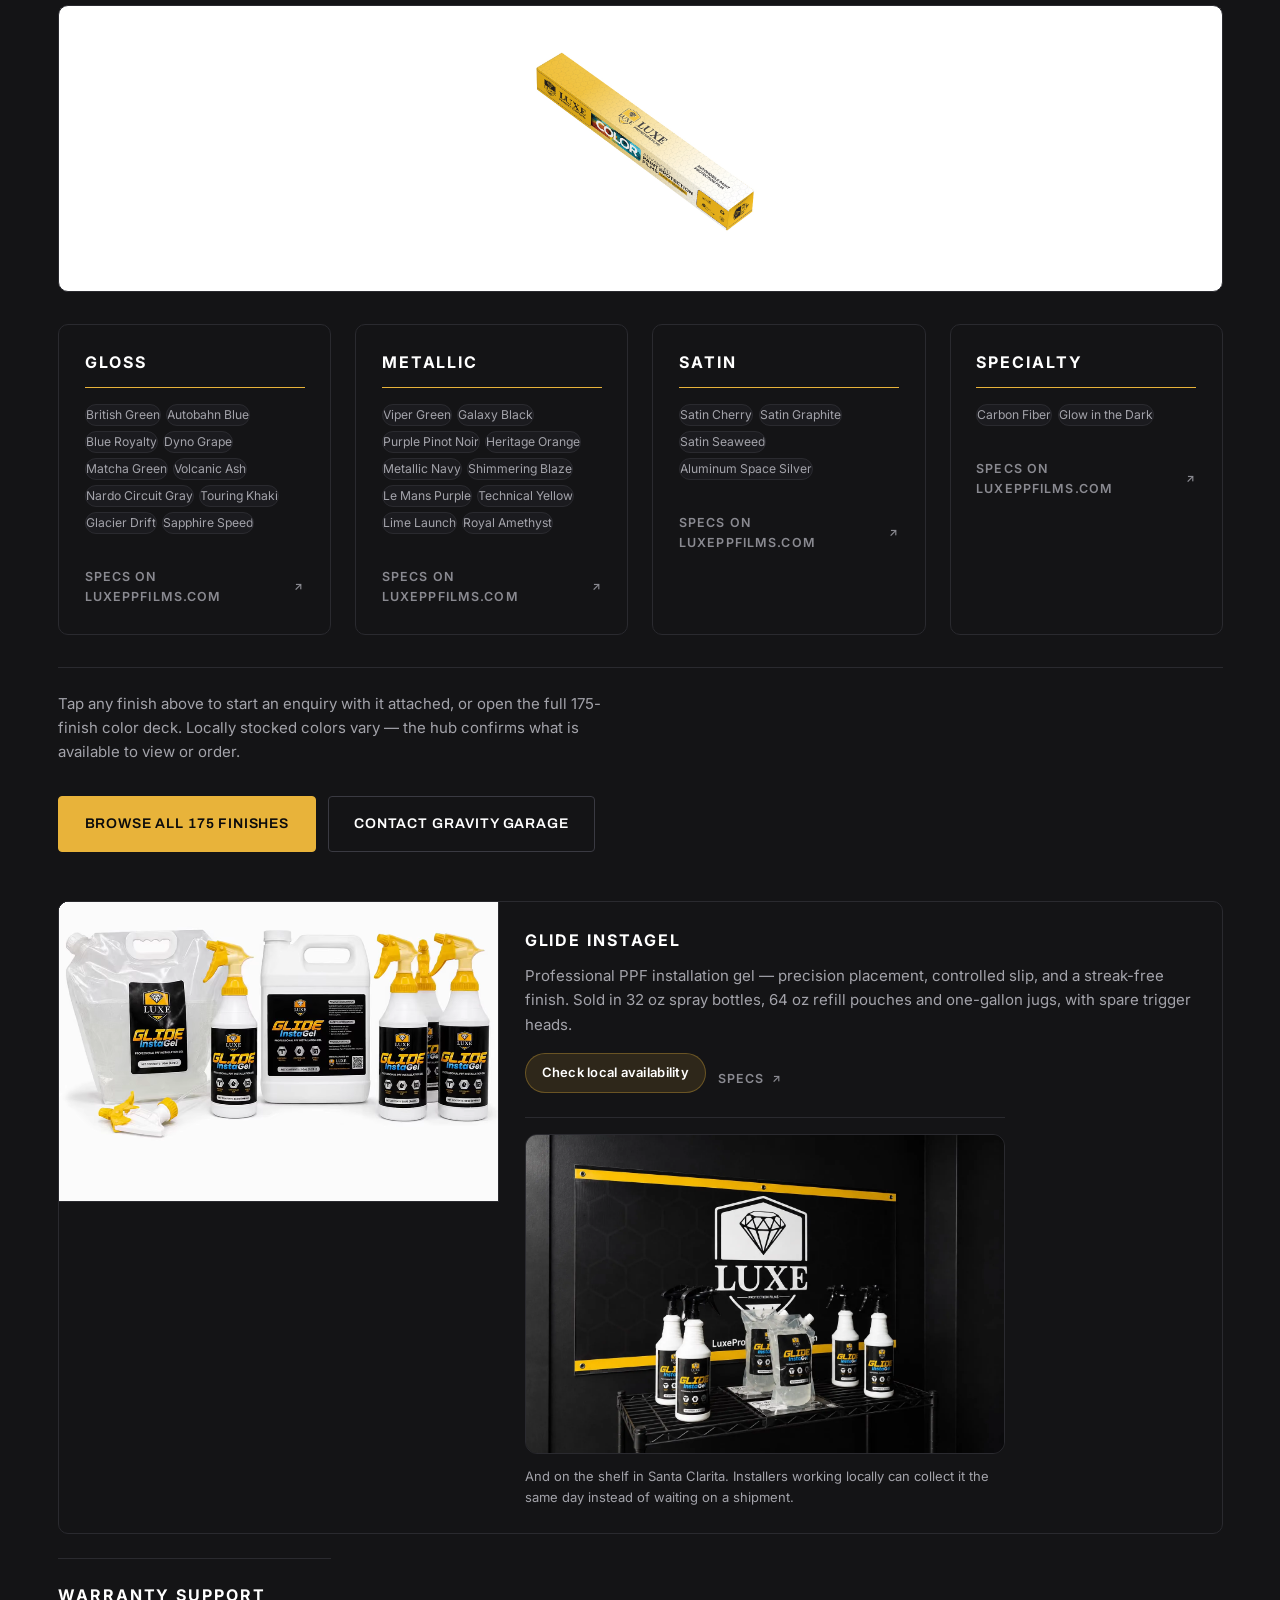
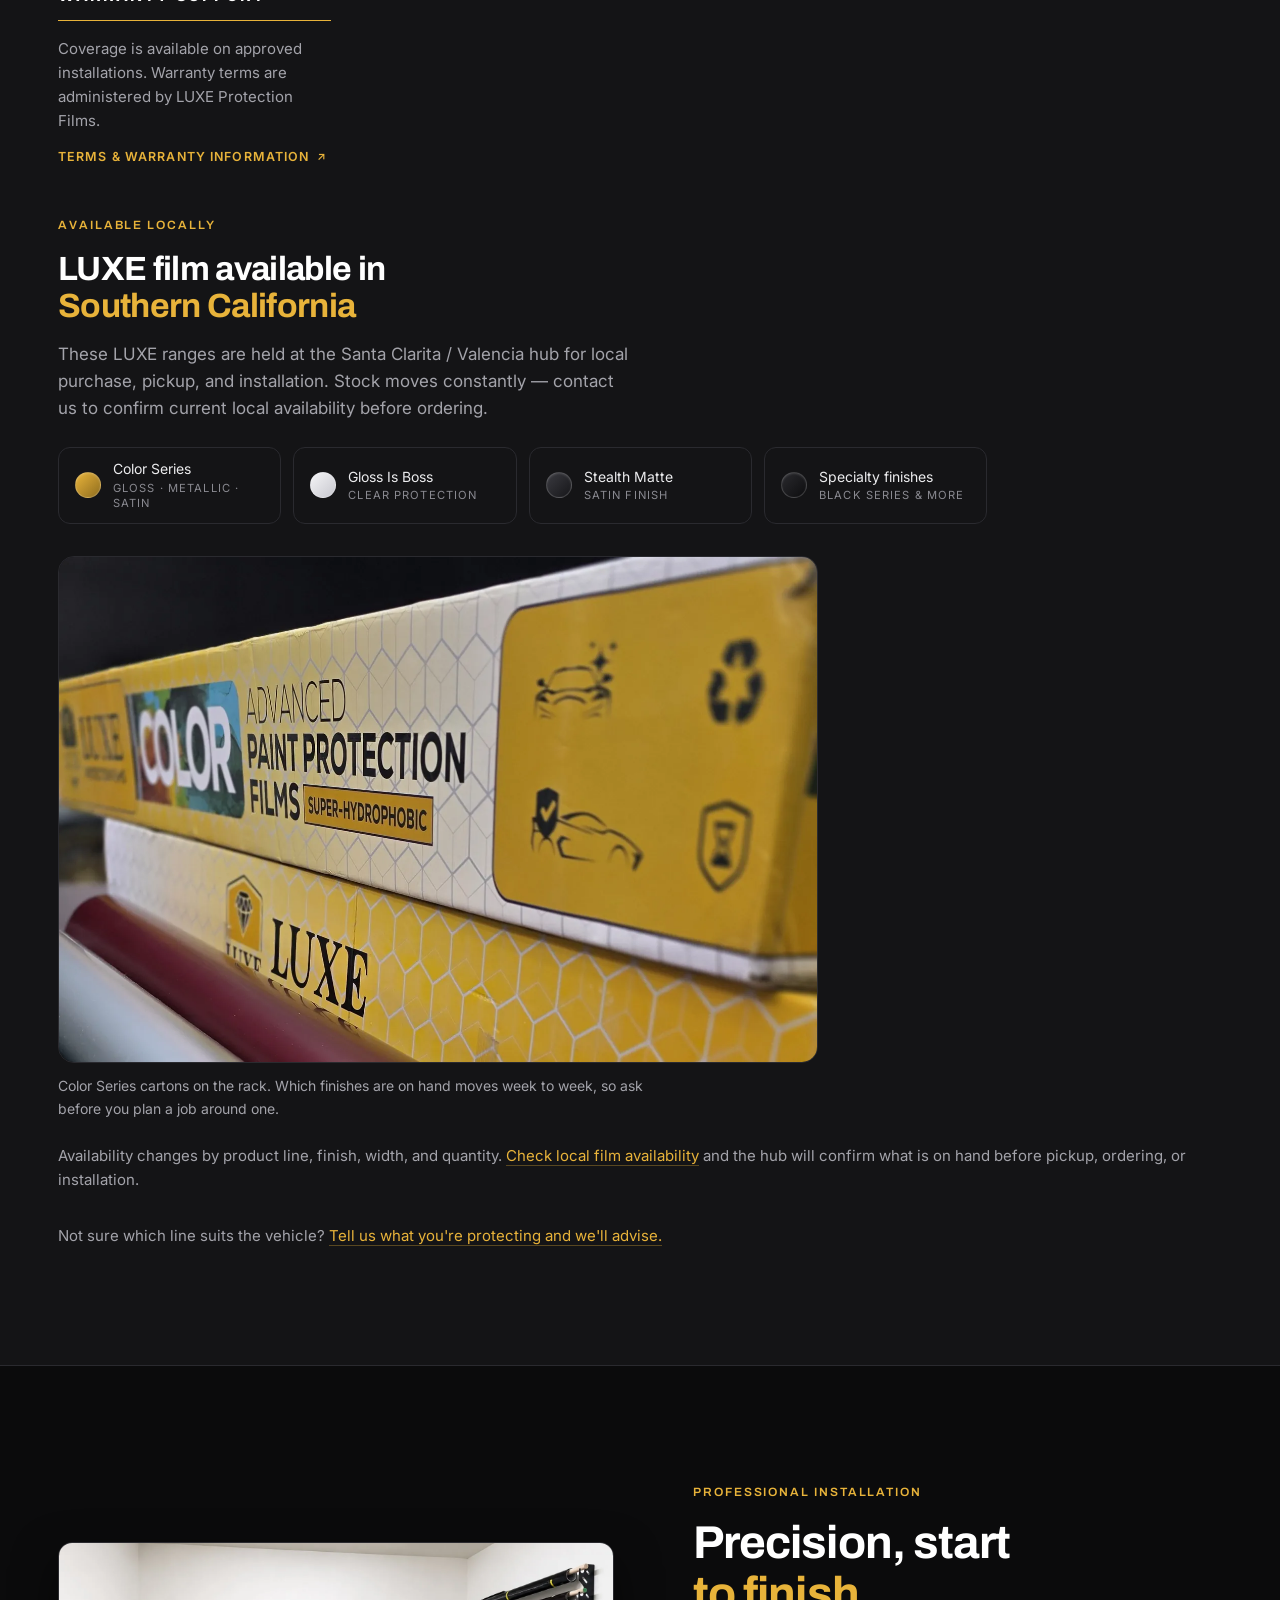
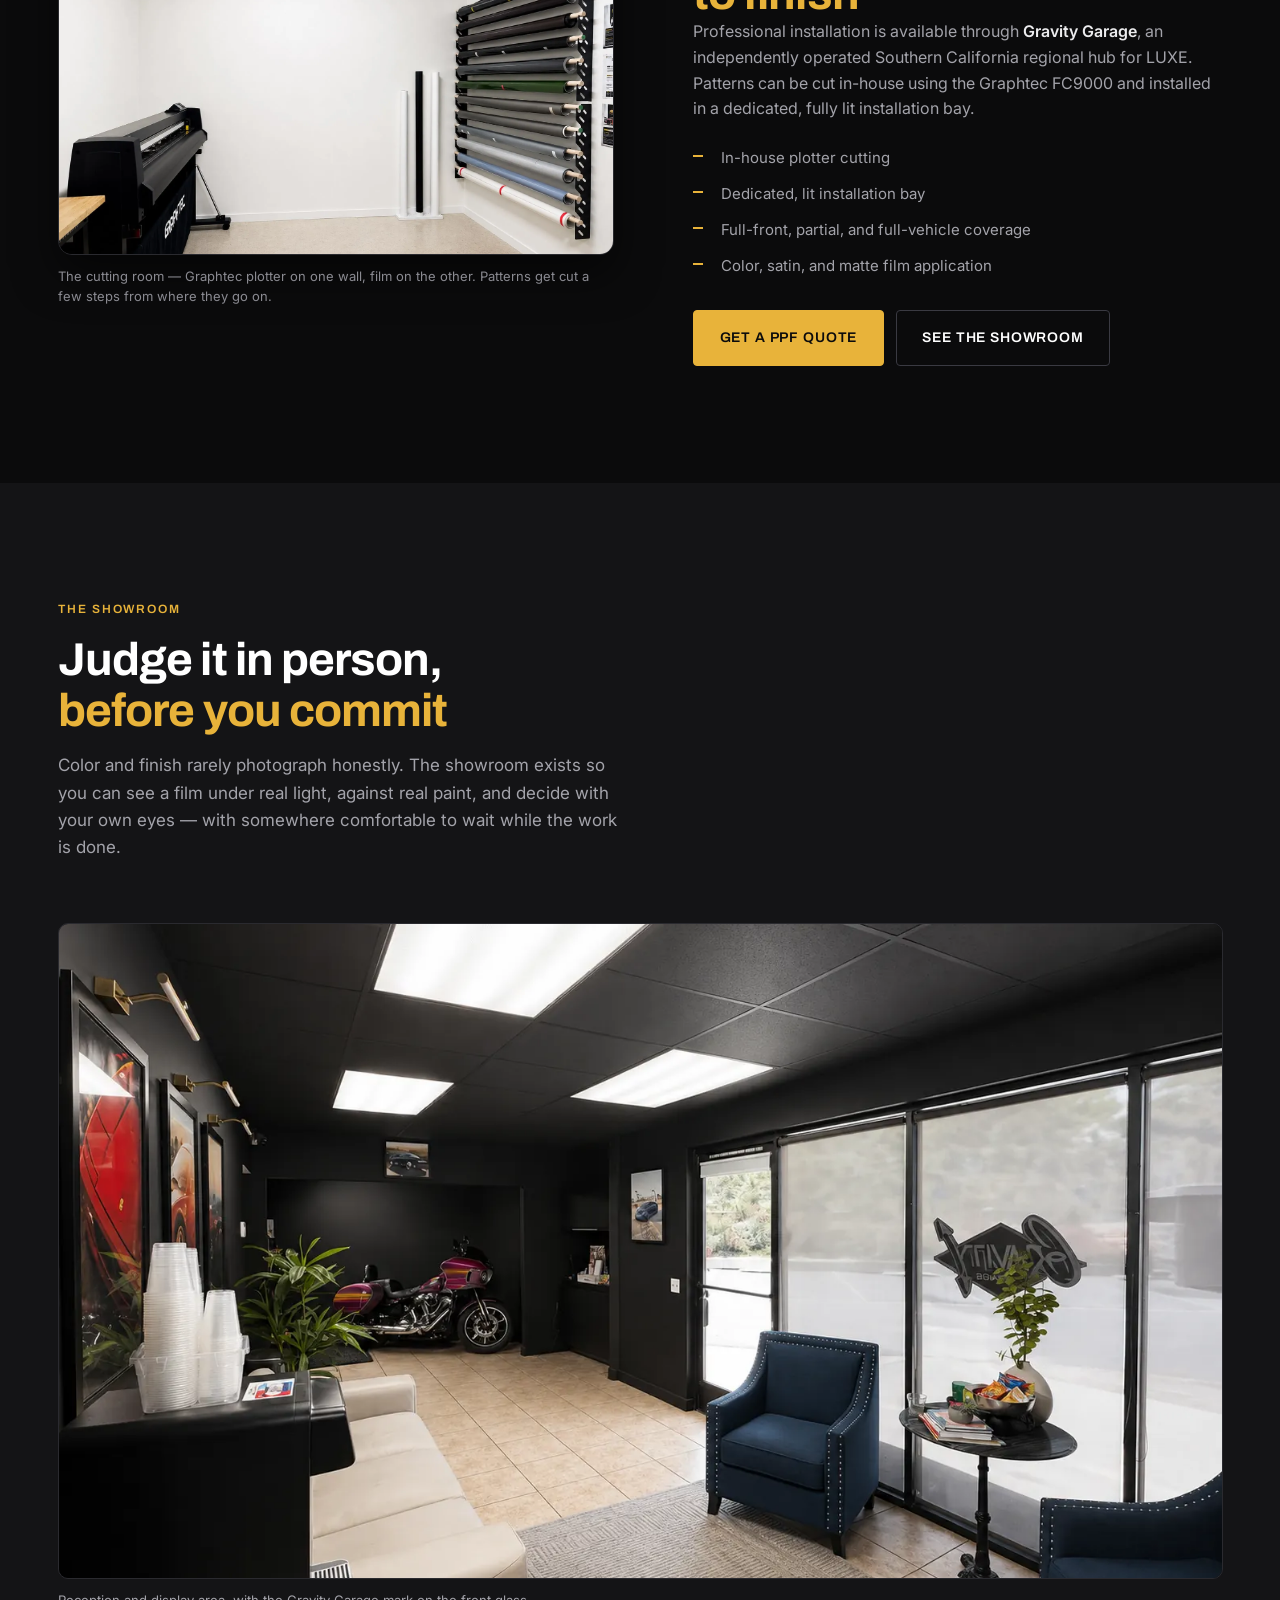
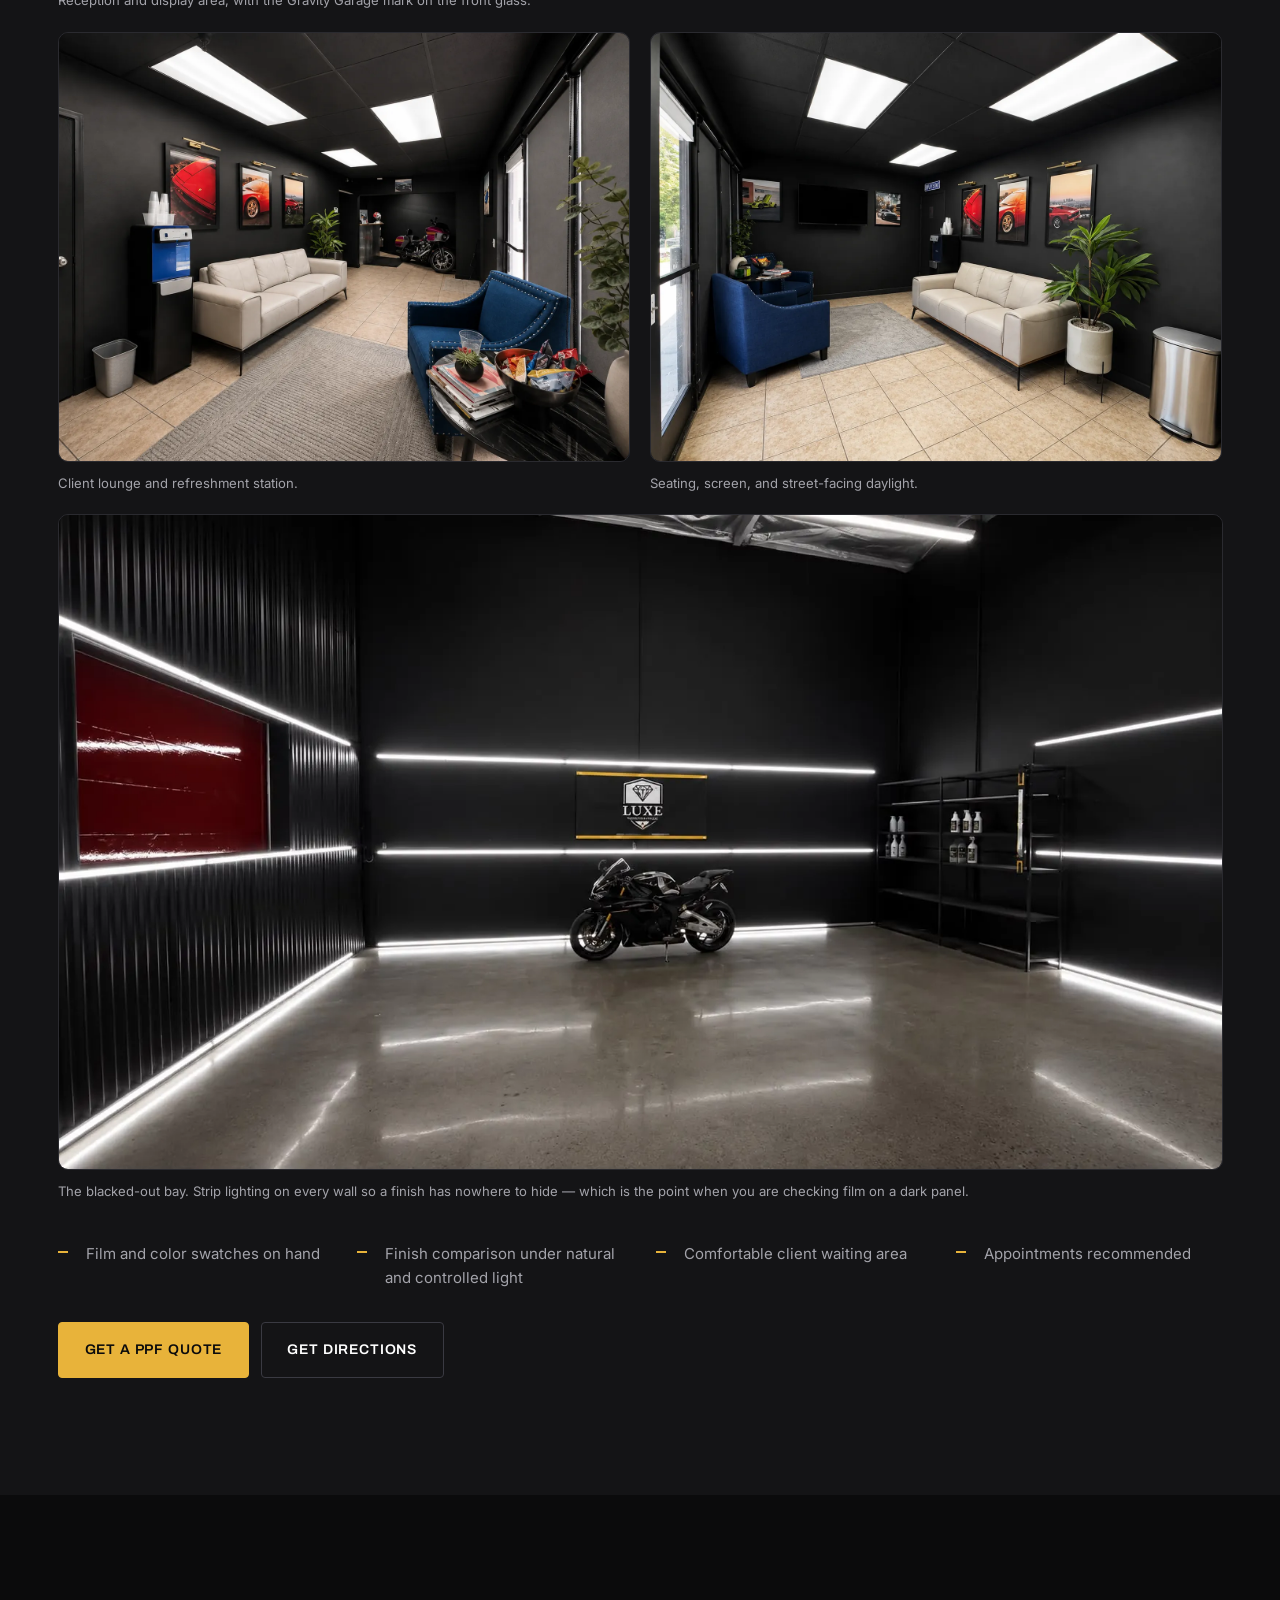
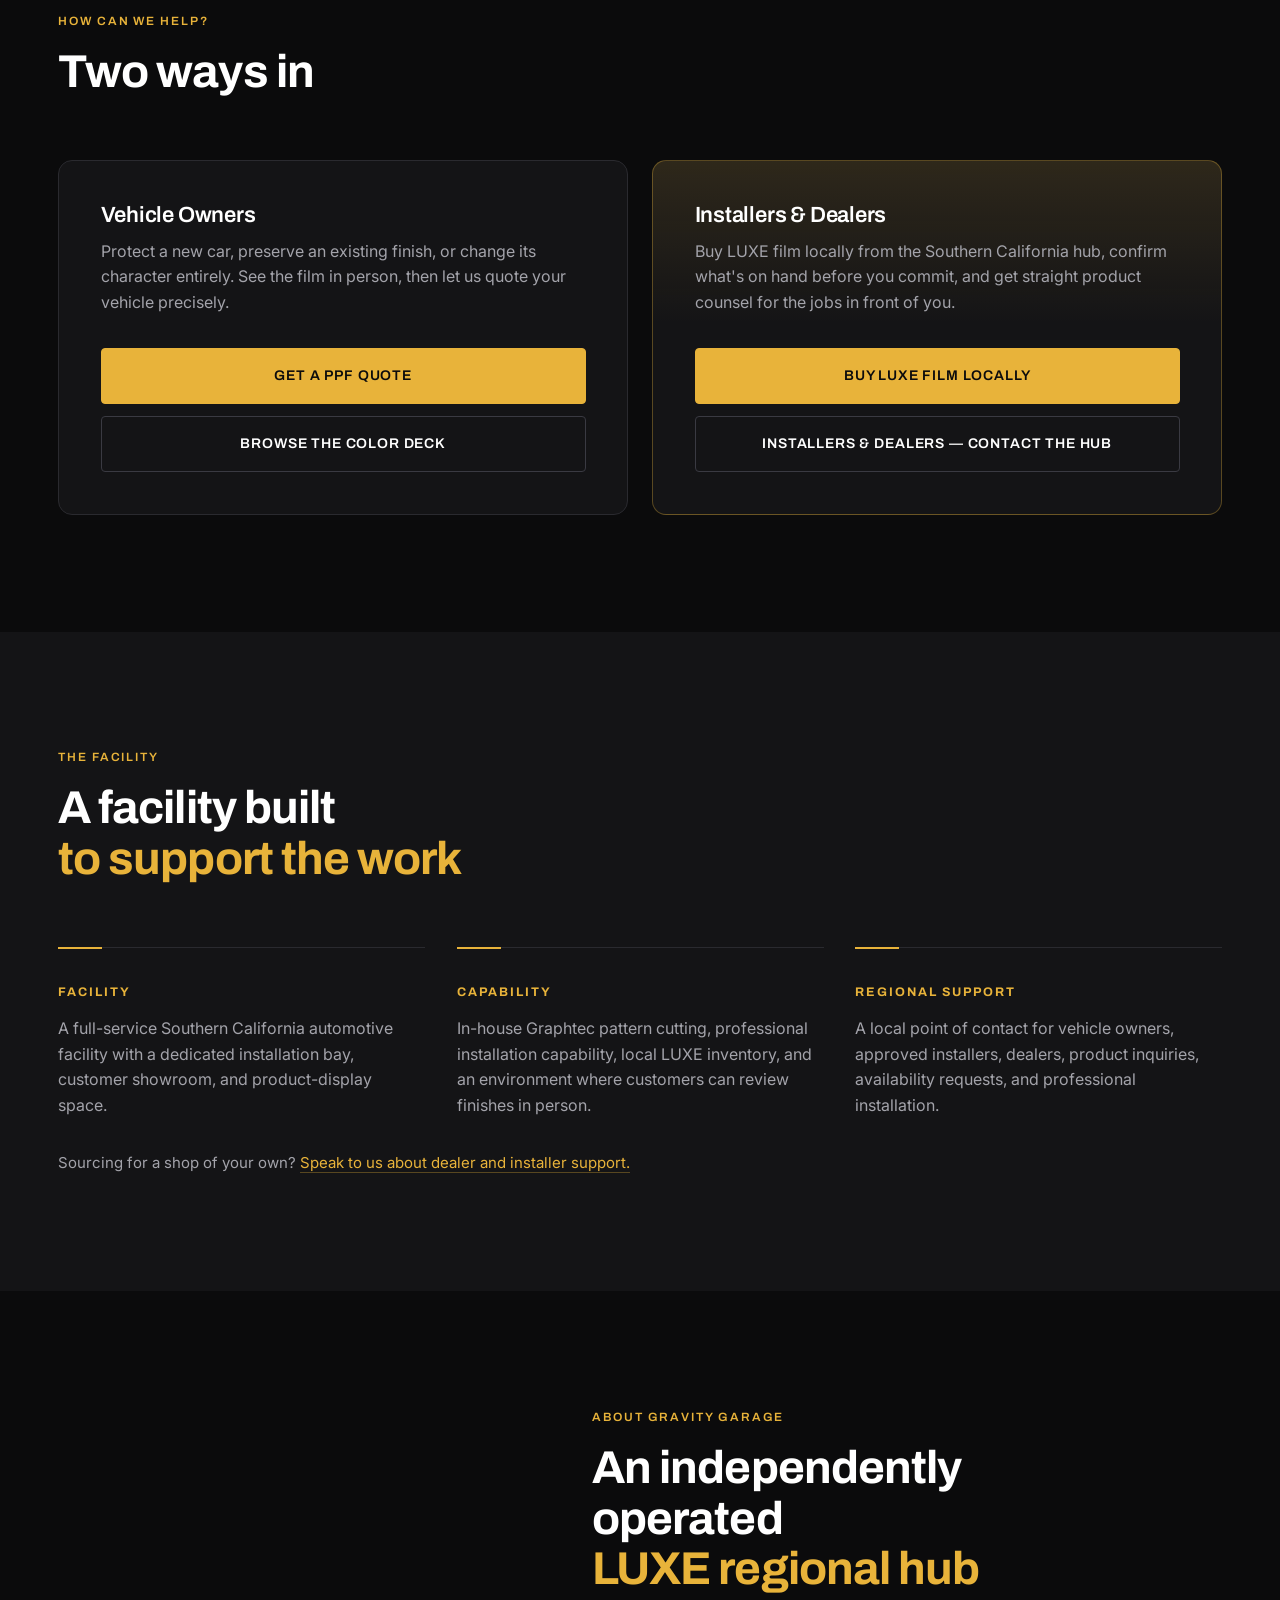
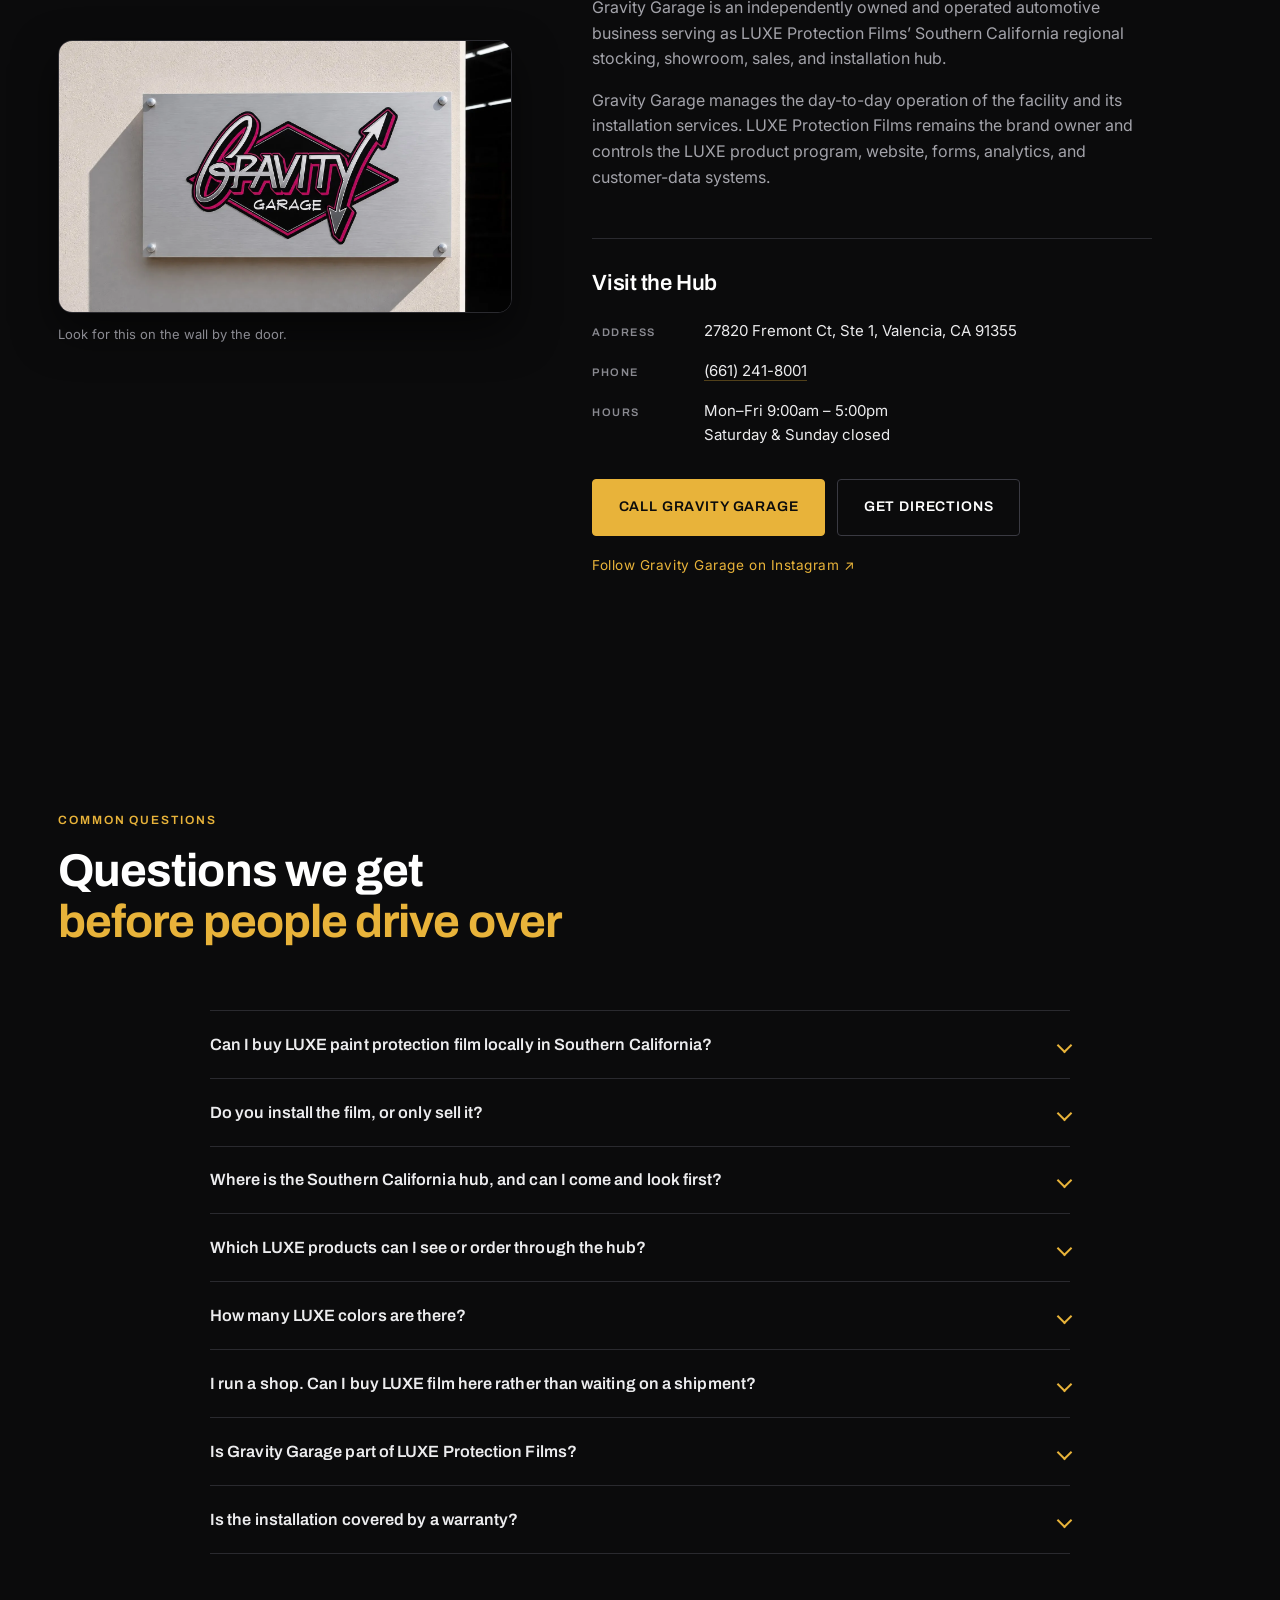
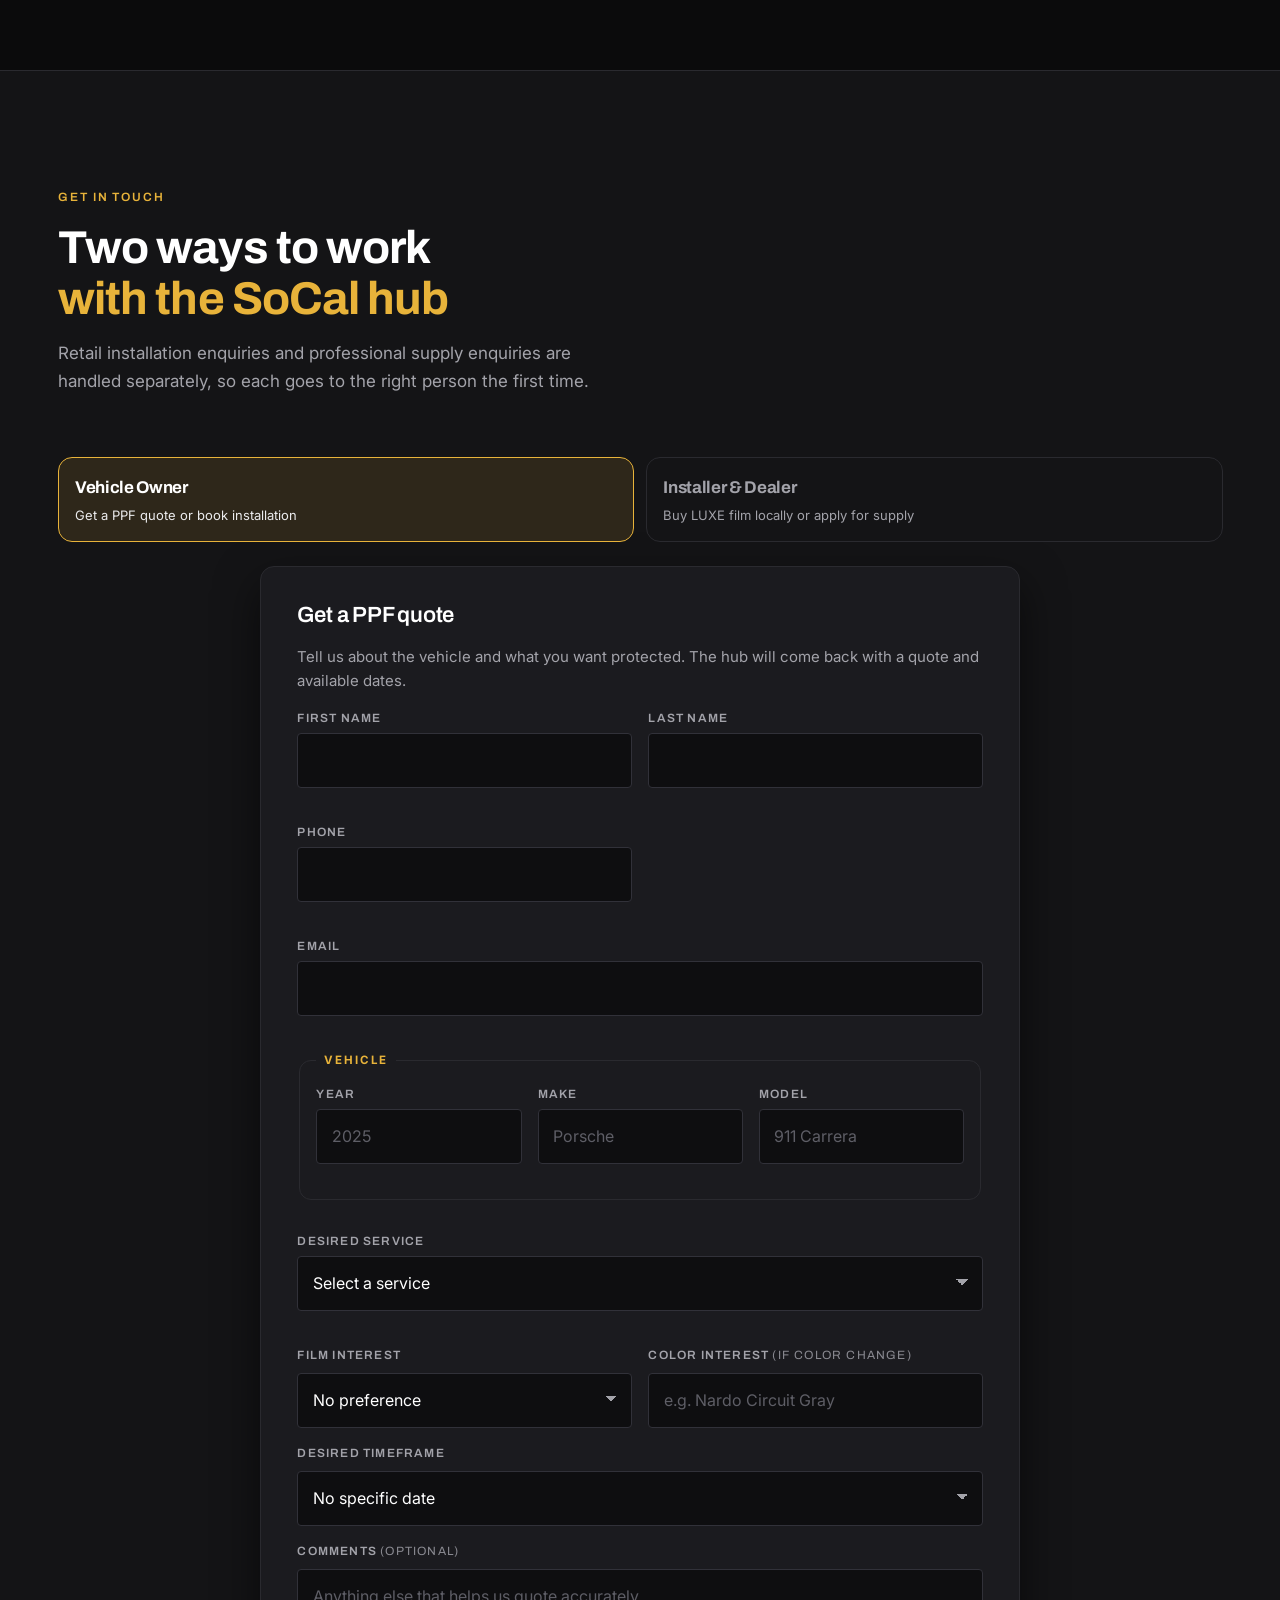
==== commit 4e4fcee8: "Address, warranty wording and healing claim (CEO corrections 27 Aug) ADDRESS — the postal block is n" ====
--- a/index.html
+++ b/index.html
@@ -79,7 +79,7 @@
       "name": "Where is the Southern California hub, and can I come and look first?",
       "acceptedAnswer": {
         "@type": "Answer",
-        "text": "27820 Fremont Ct, Ste 1, Santa Clarita (Valencia), CA 91355. Yes — that is largely what the showroom is for. Color and finish rarely photograph honestly, so the display space lets you see a film under real light, against real paint, and decide with your own eyes. Request a showroom visit ."
+        "text": "27820 Fremont Ct, Ste 1, Valencia, CA 91355. Yes — that is largely what the showroom is for. Color and finish rarely photograph honestly, so the display space lets you see a film under real light, against real paint, and decide with your own eyes. Request a showroom visit ."
       }
     },
     {
@@ -345,12 +345,12 @@
             <span class="film__n">01</span>
             <h3 class="h3">Gloss Is Boss</h3>
             <p class="film__tag">Maximum shine. Superior protection.</p>
-            <p>A self-healing clear film that deepens gloss while absorbing chips, scratches, and road debris. Heat-activated healing lifts out fine swirls.</p>
+            <p>A clear film that deepens gloss while absorbing chips, scratches, and road debris. The self-healing surface repairs minor scratches and scuffs.</p>
             <ul class="spec">
               <li>7.8&nbsp;mil construction</li>
               <li>Hydrophobic, stain-resistant surface</li>
               <li>60&nbsp;in × 50&nbsp;ft roll</li>
-              <li>10-year warranty</li>
+              <li>10-year limited warranty</li>
             </ul>
             <div class="film__acts">
               <a class="film__cta" href="#availability" data-cta="stock">Check local availability</a>
@@ -736,7 +736,7 @@
         <div class="visit" id="visit">
           <h3 class="h3">Visit the Hub</h3>
           <dl class="visit__list">
-            <div><dt>Address</dt><dd data-site="address">27820 Fremont Ct, Ste 1, Santa Clarita (Valencia), CA 91355</dd></div>
+            <div><dt>Address</dt><dd data-site="address">27820 Fremont Ct, Ste 1, Valencia, CA 91355</dd></div>
             <div><dt>Phone</dt><dd><a data-site="phone-link" href="tel:+16612418001"><span data-site="phone">(661) 241-8001</span></a></dd></div>
             <div><dt>Hours</dt><dd data-site="hours">Showroom visits by appointment</dd></div>
           </dl>
@@ -781,7 +781,7 @@
         <details class="faq__item reveal">
           <summary><h3 class="faq__q">Where is the Southern California hub, and can I come and look first?</h3></summary>
           <div class="faq__a">
-            <p>27820 Fremont Ct, Ste 1, Santa Clarita (Valencia), CA 91355. Yes — that is largely what the showroom is for. Color and finish rarely photograph honestly, so the display space lets you see a film under real light, against real paint, and decide with your own eyes. <a href="#showroom" data-cta="showroom">Request a showroom visit</a>.</p>
+            <p>27820 Fremont Ct, Ste 1, Valencia, CA 91355. Yes — that is largely what the showroom is for. Color and finish rarely photograph honestly, so the display space lets you see a film under real light, against real paint, and decide with your own eyes. <a href="#showroom" data-cta="showroom">Request a showroom visit</a>.</p>
           </div>
         </details>
 
@@ -1132,7 +1132,7 @@
       <ul class="contact__quick contact__quick--center reveal">
         <li><a data-site="phone-link" href="tel:+16612418001"><span class="ico" aria-hidden="true">☎</span> <span data-site="phone">(661) 241-8001</span></a></li>
         <li><a data-site="directions" href="#" target="_blank" rel="noopener"><span class="ico" aria-hidden="true">➤</span> Get Directions</a></li>
-        <li><span class="ico" aria-hidden="true">◆</span> <span data-site="address">27820 Fremont Ct, Ste 1, Santa Clarita (Valencia), CA 91355</span></li>
+        <li><span class="ico" aria-hidden="true">◆</span> <span data-site="address">27820 Fremont Ct, Ste 1, Valencia, CA 91355</span></li>
       </ul>
     </div>
   </section>
@@ -1168,7 +1168,7 @@
       <ul>
         <li><a data-site="phone-link" href="tel:+16612418001"><span data-site="phone">(661) 241-8001</span></a></li>
         <li><a data-site="directions" href="#" target="_blank" rel="noopener">Get Directions</a></li>
-        <li><span data-site="address">27820 Fremont Ct, Ste 1, Santa Clarita (Valencia), CA 91355</span></li>
+        <li><span data-site="address">27820 Fremont Ct, Ste 1, Valencia, CA 91355</span></li>
         <li><a data-site="instagram" href="https://www.instagram.com/gravitygarage_" target="_blank" rel="noopener">Gravity Garage on Instagram</a></li>
         <li><a href="https://www.luxeprotectionfilms.com" rel="noopener">LuxeProtectionFilms.com</a></li>
       </ul>
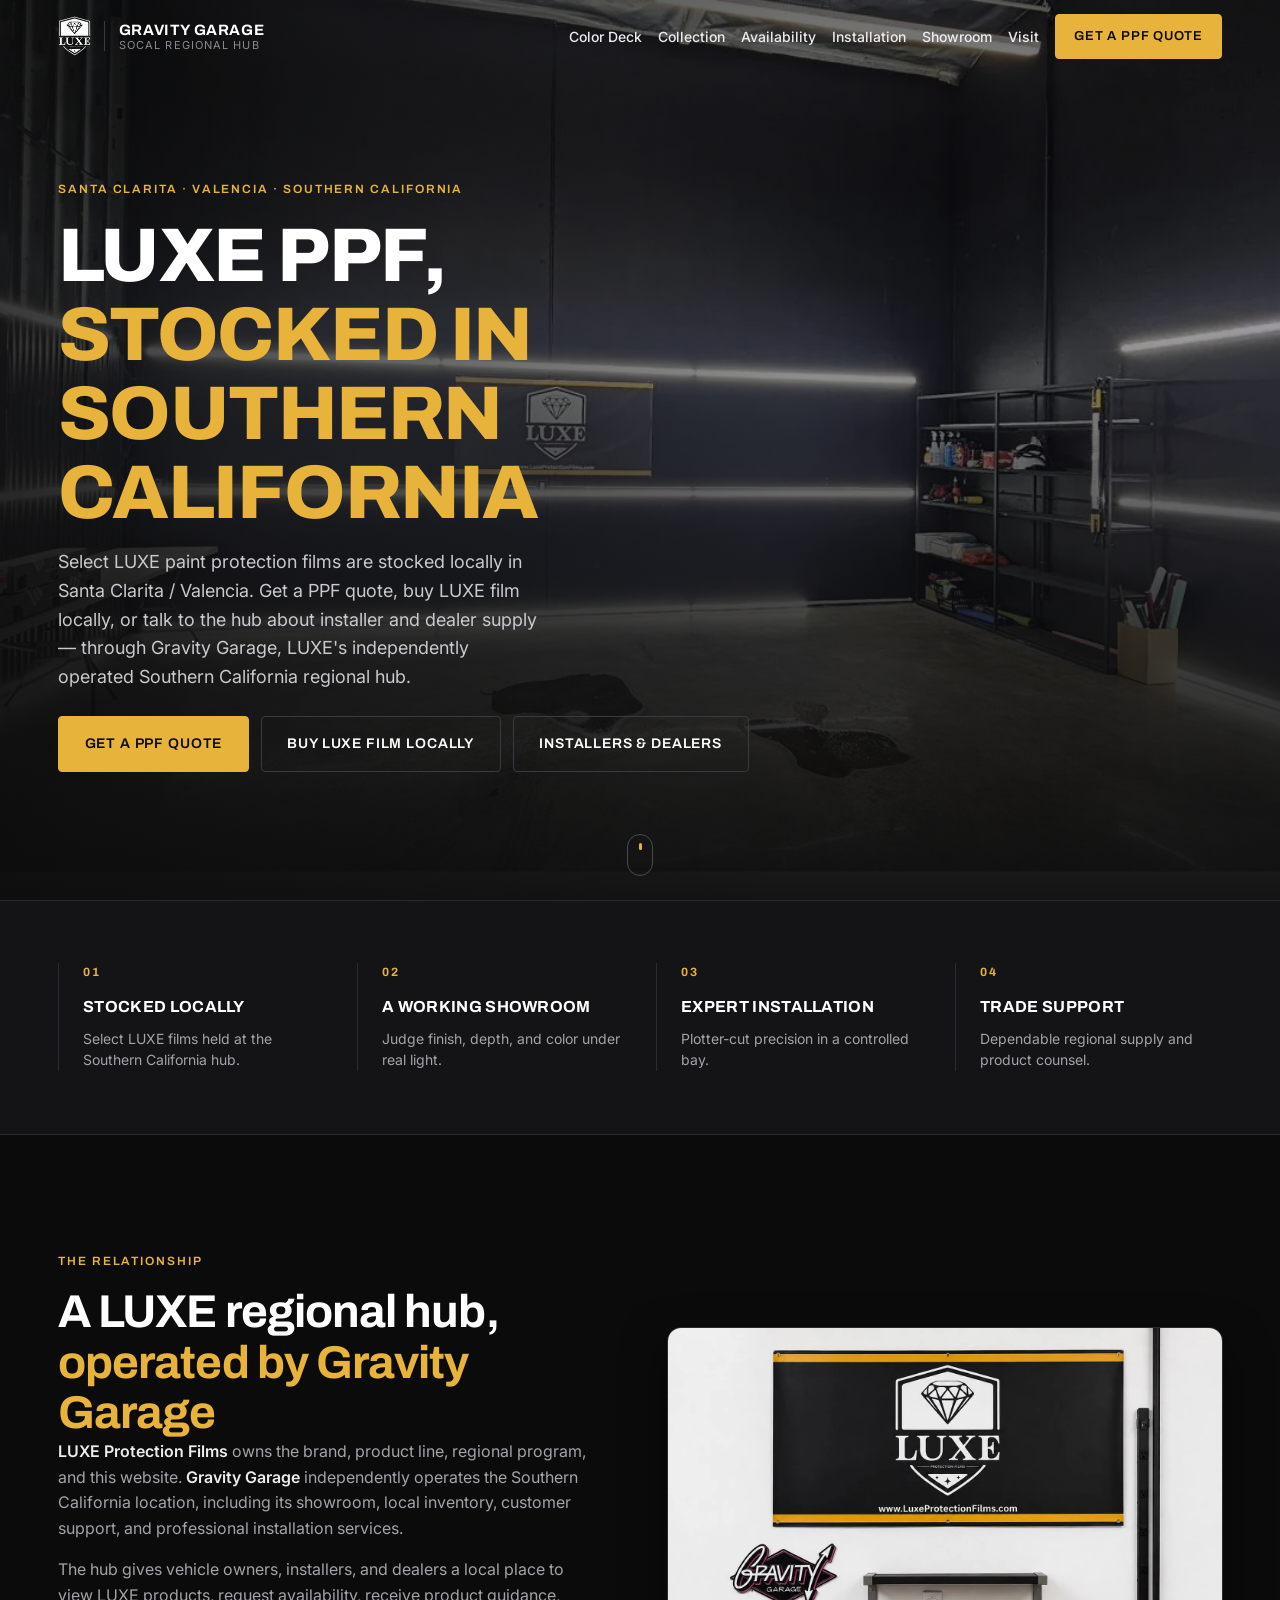
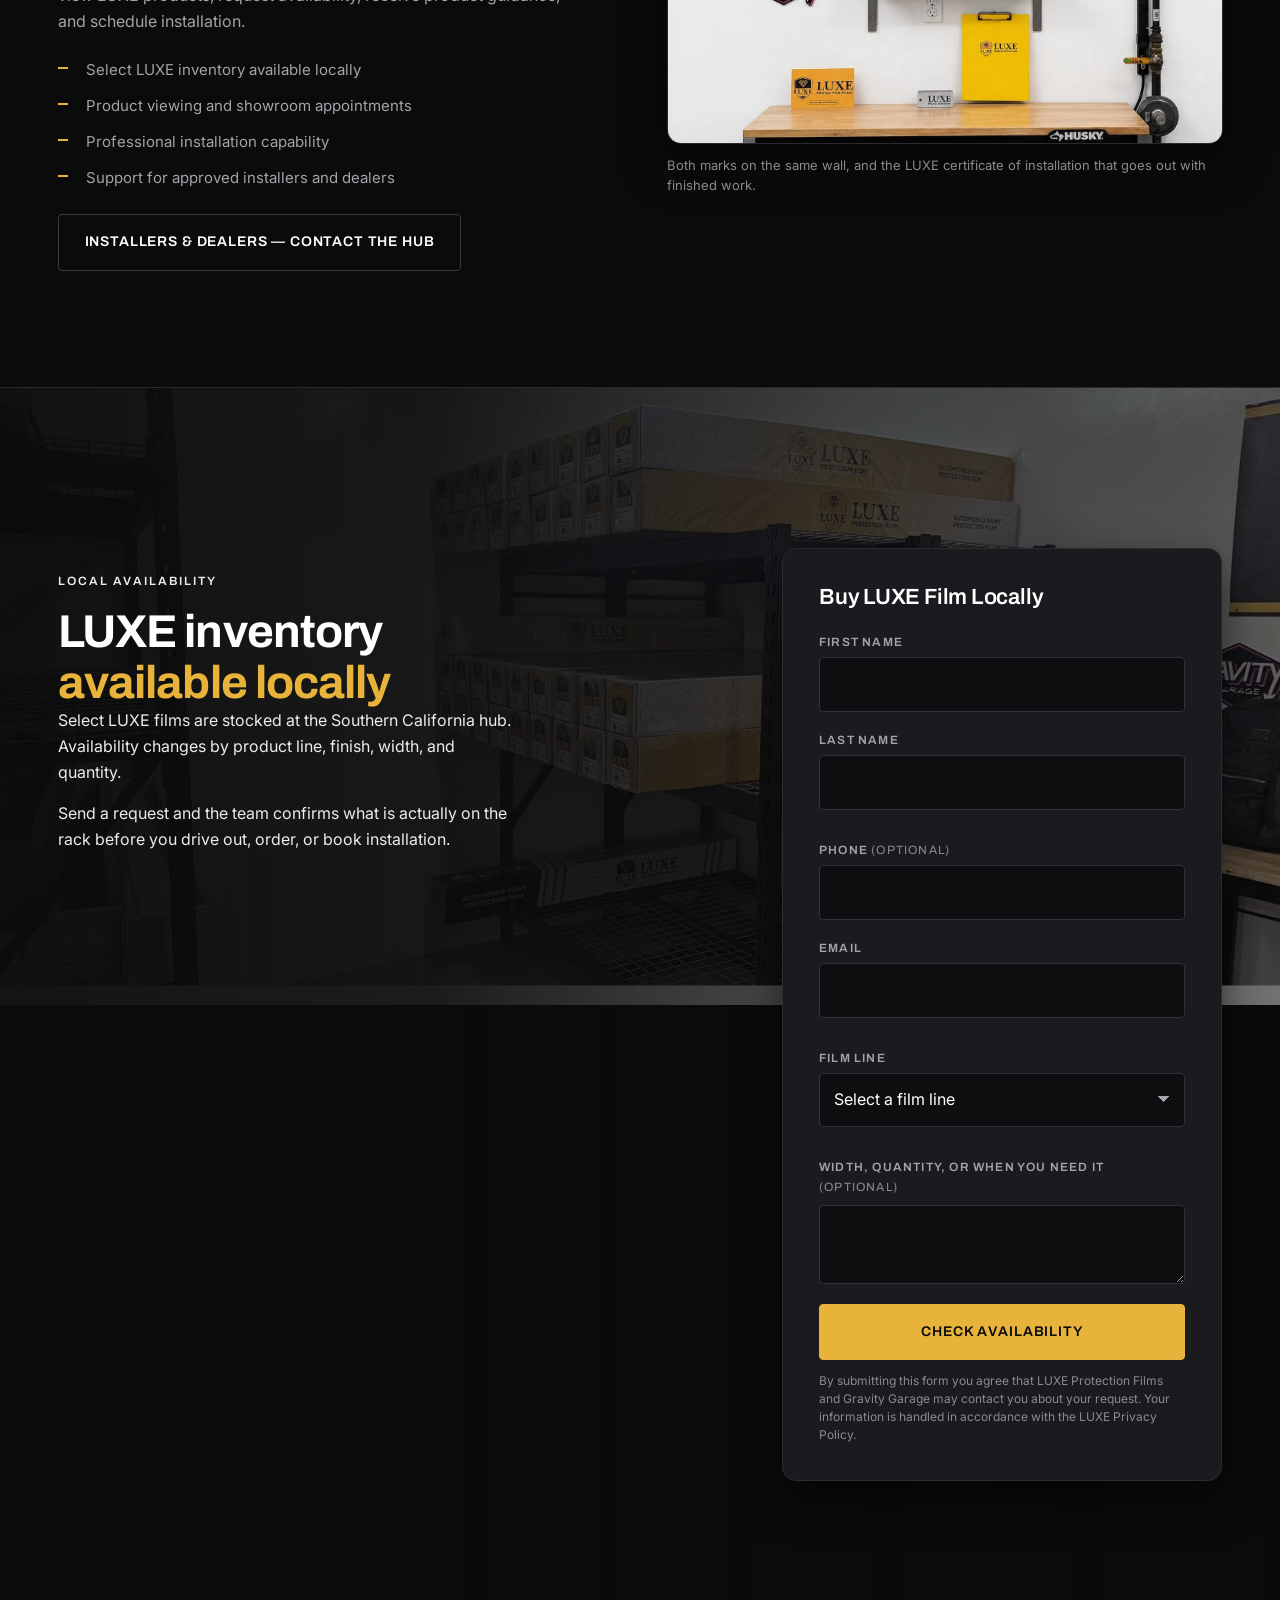
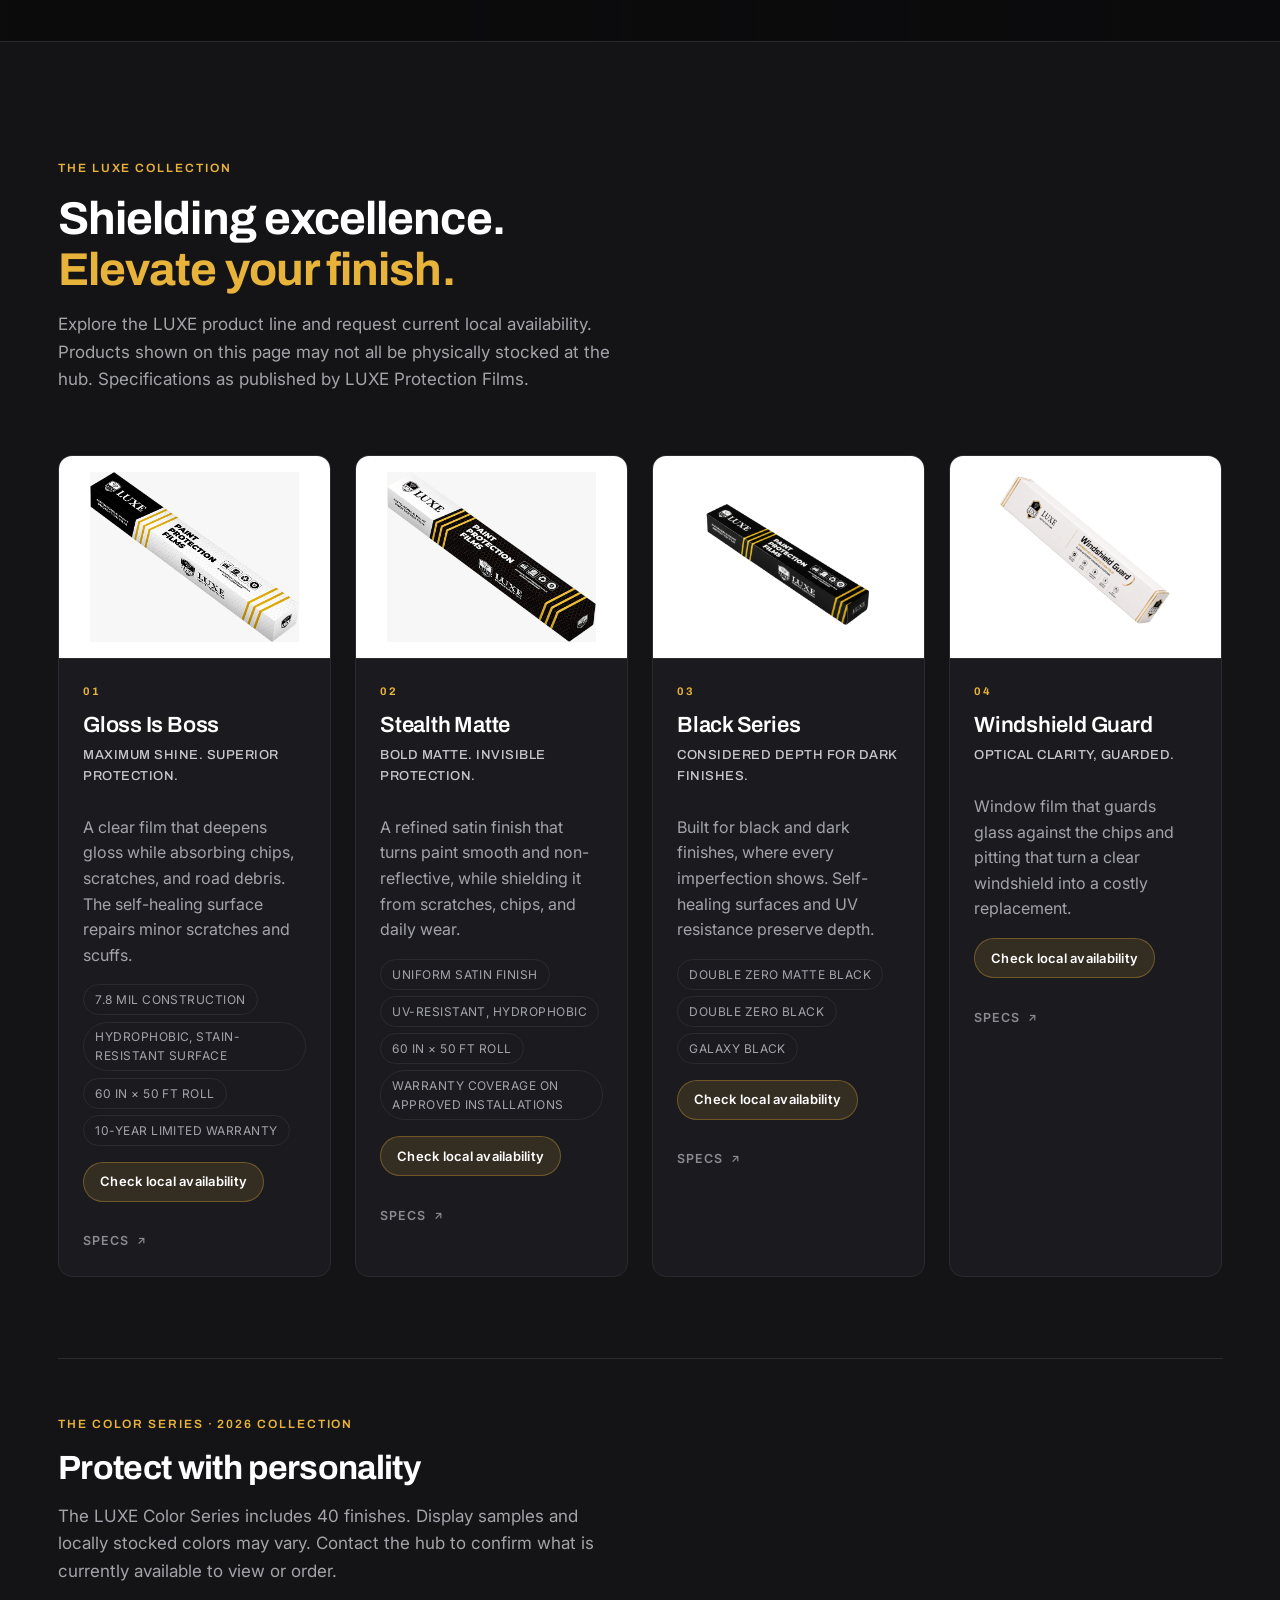
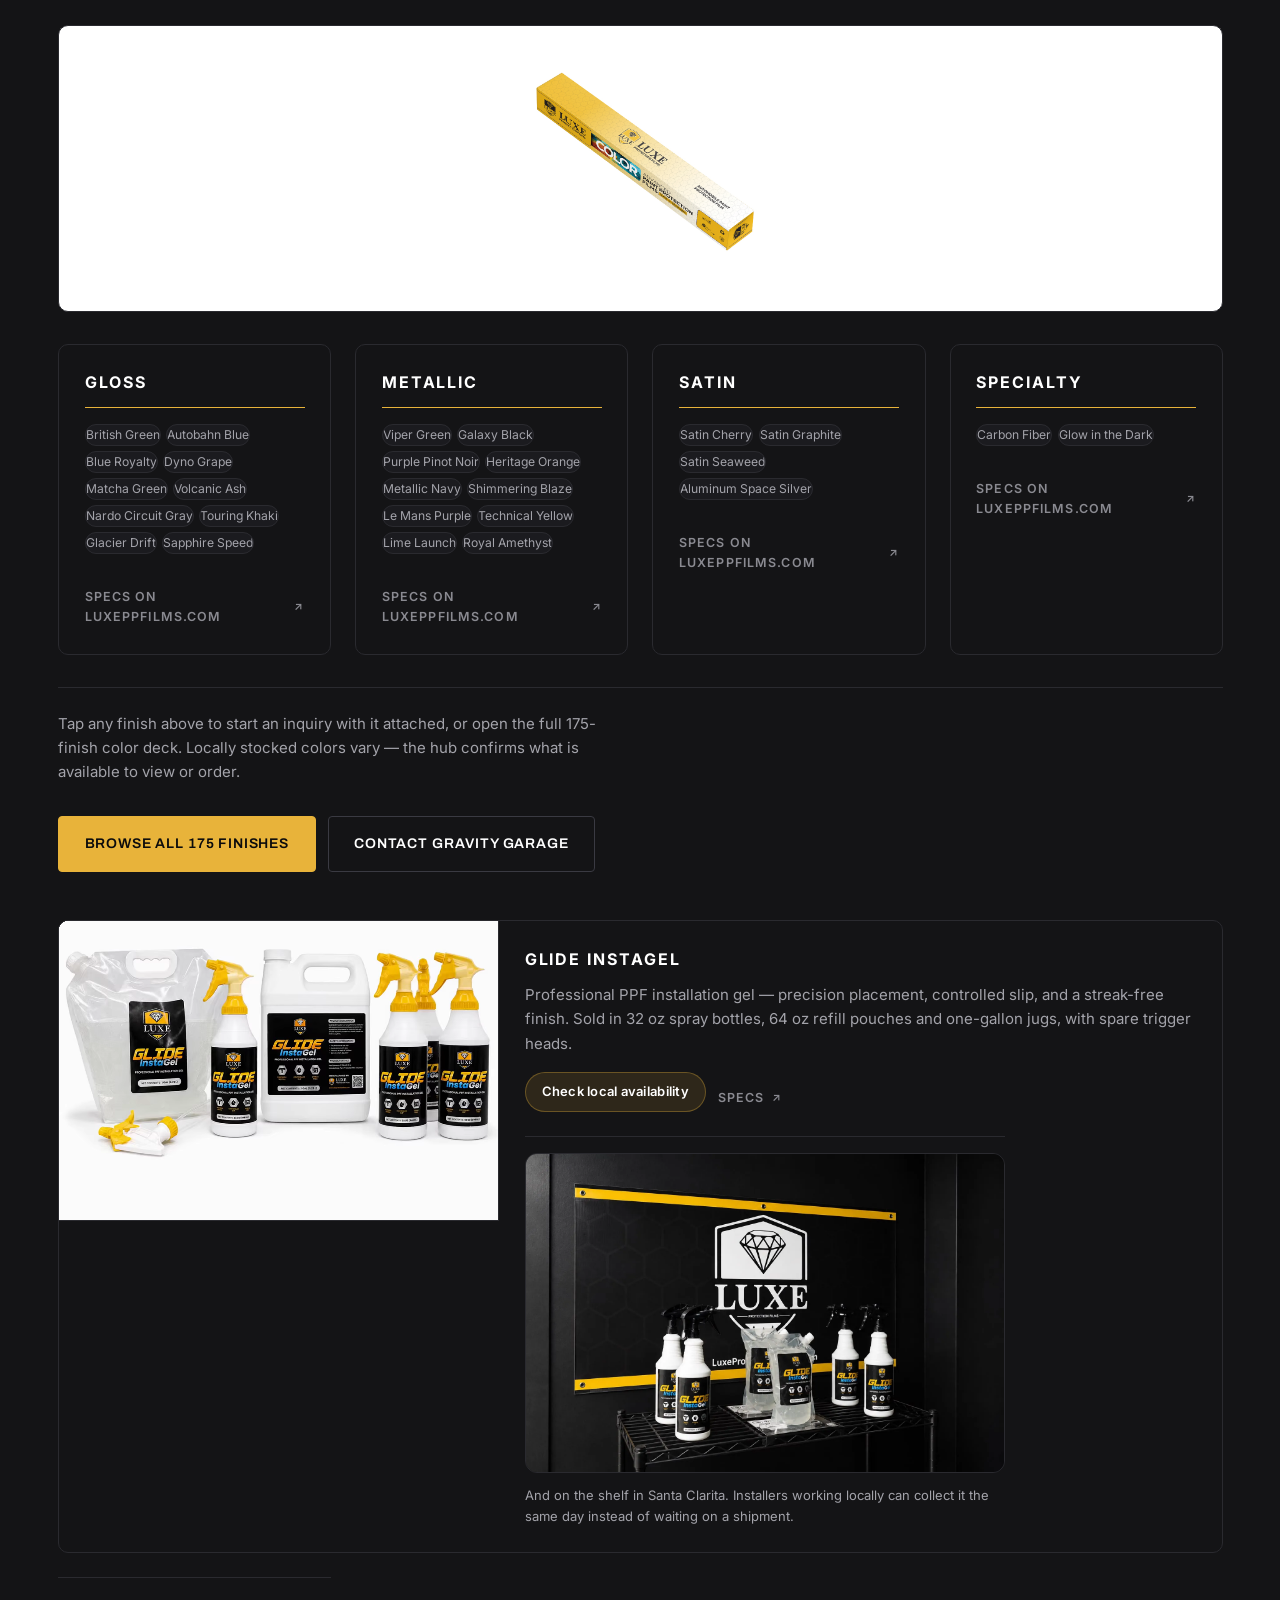
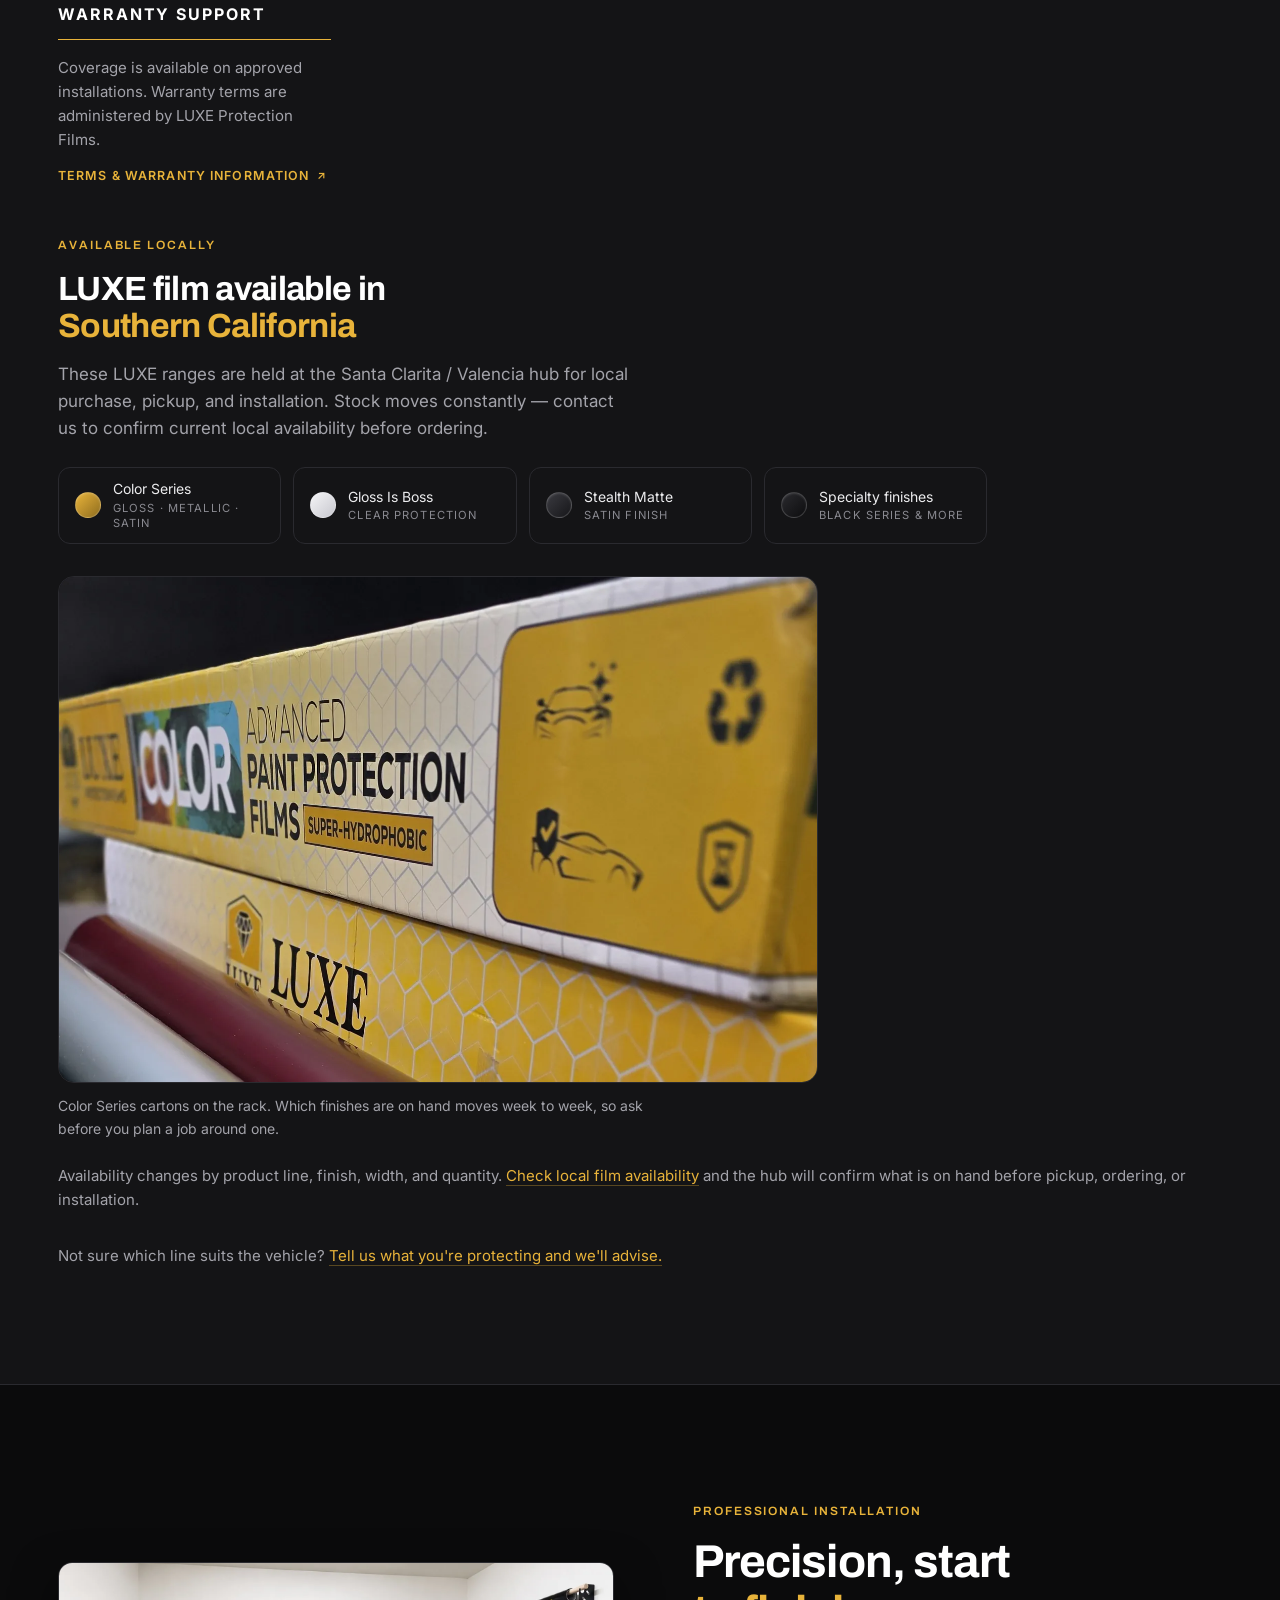
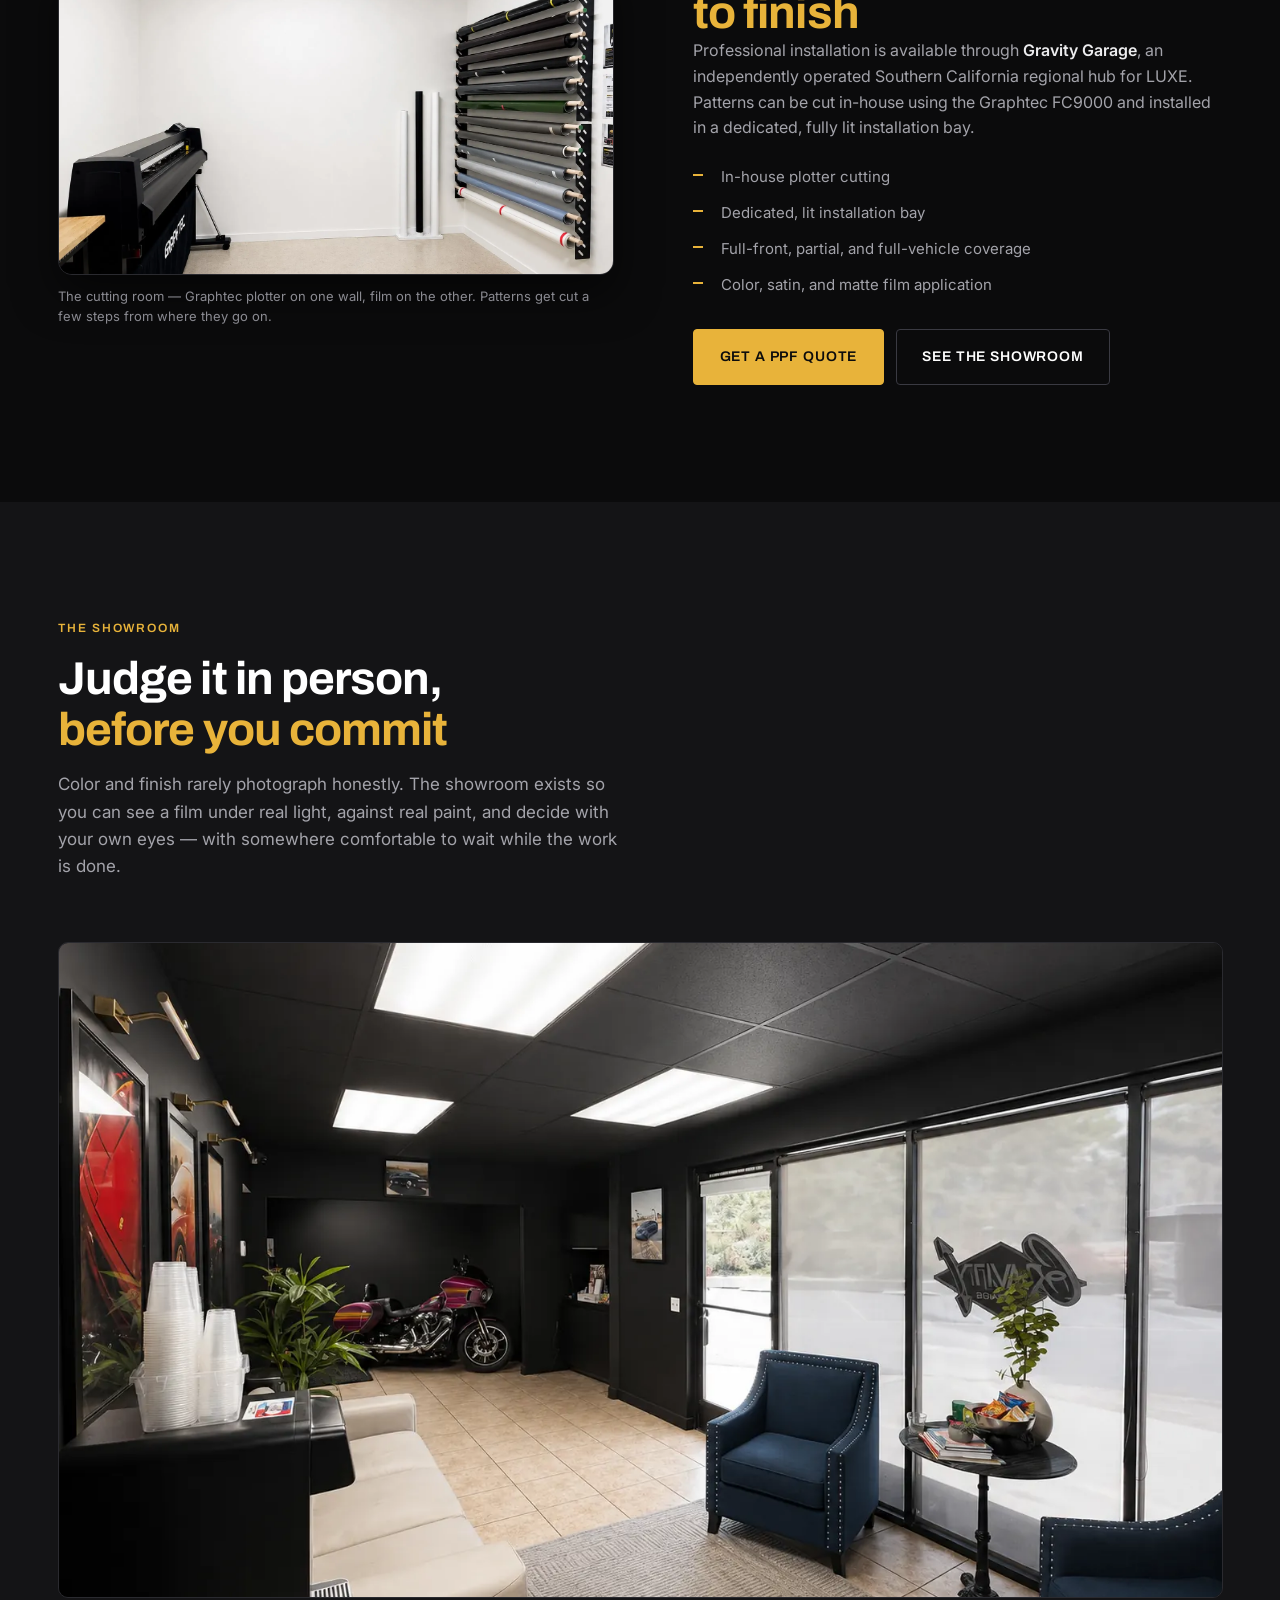
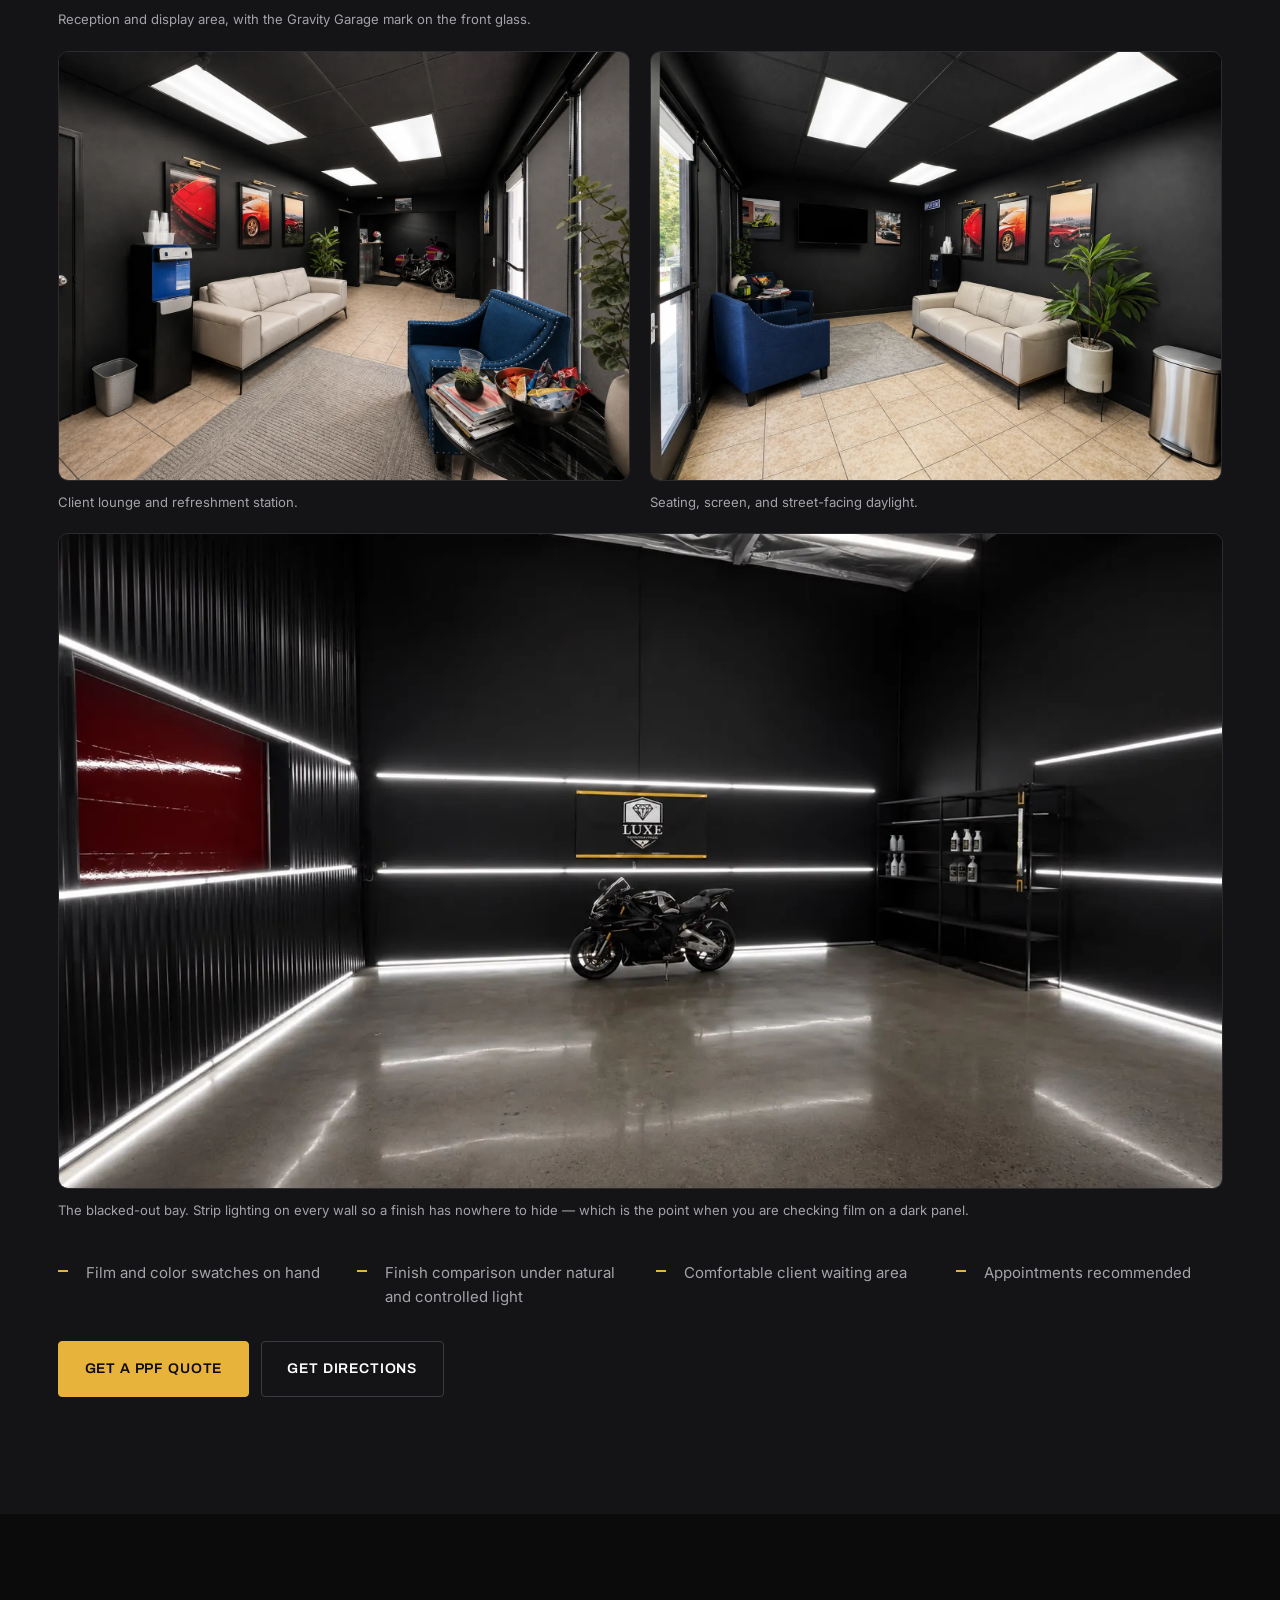
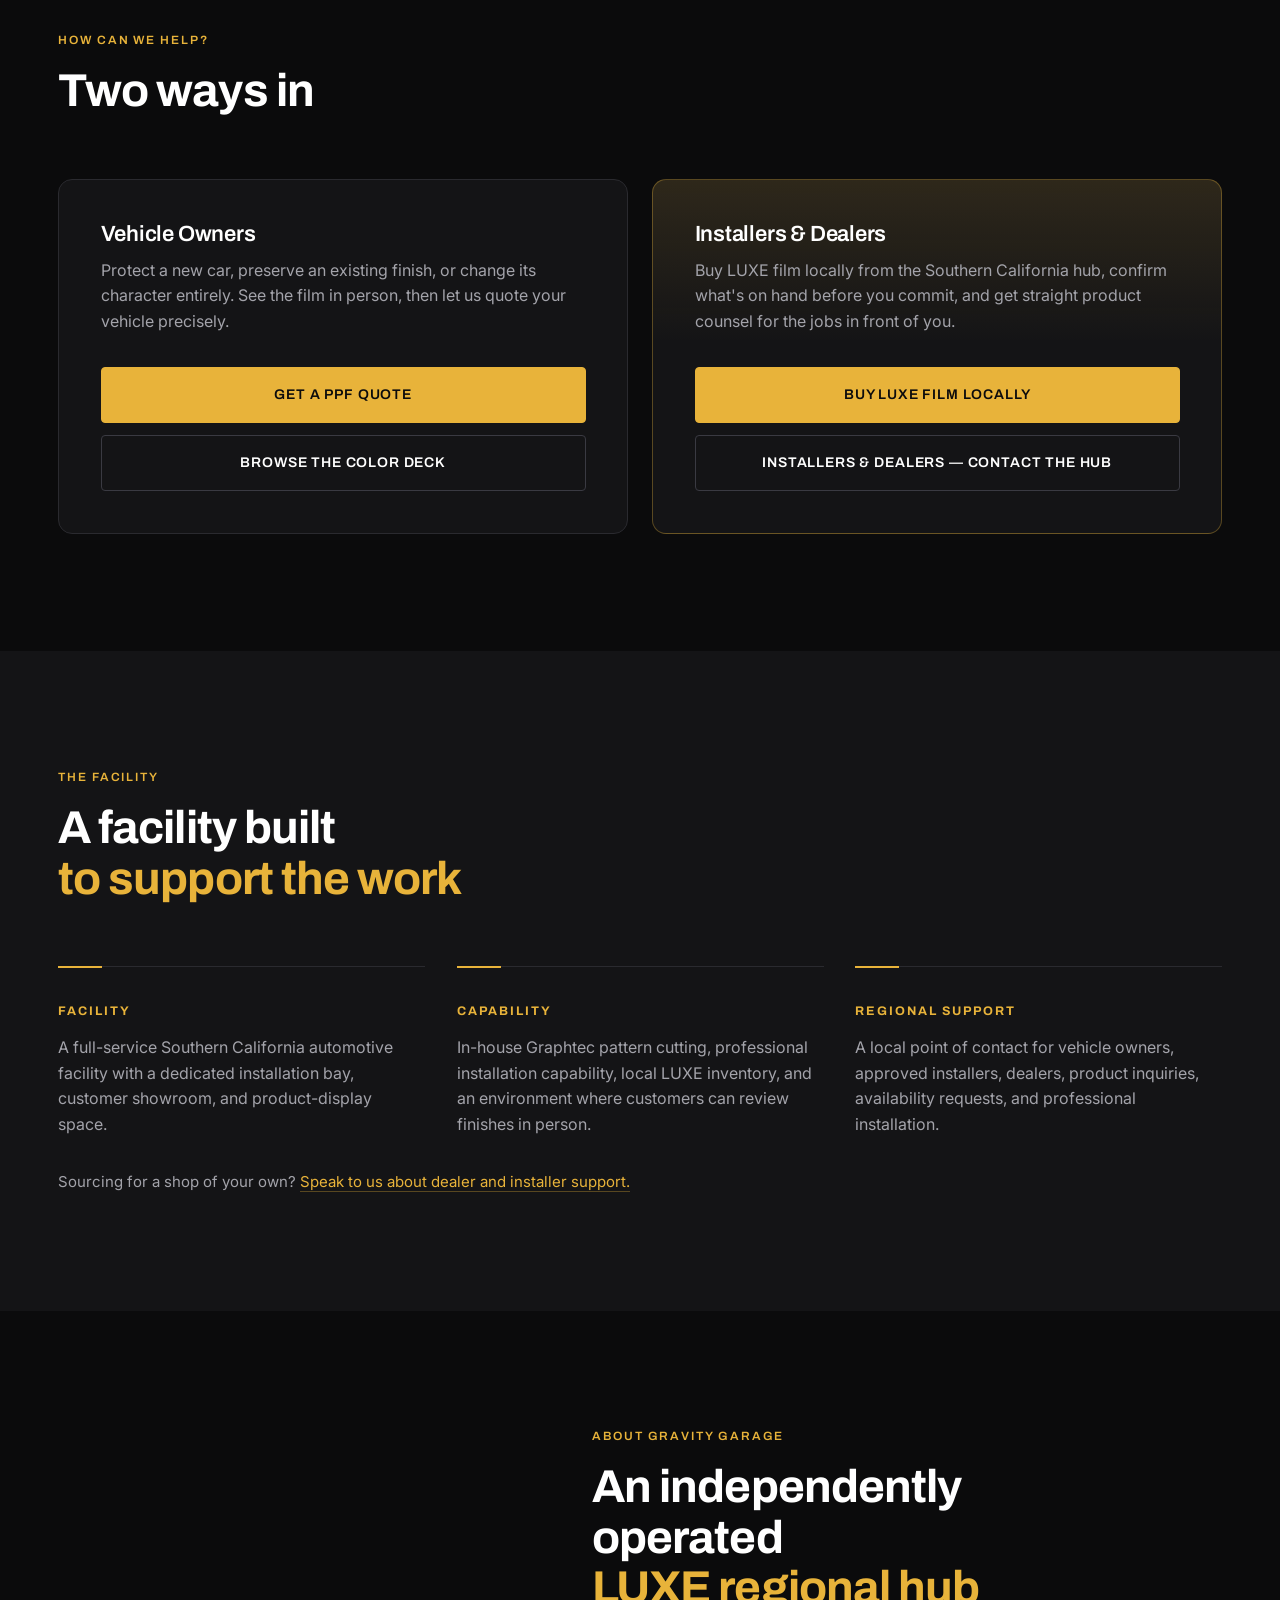
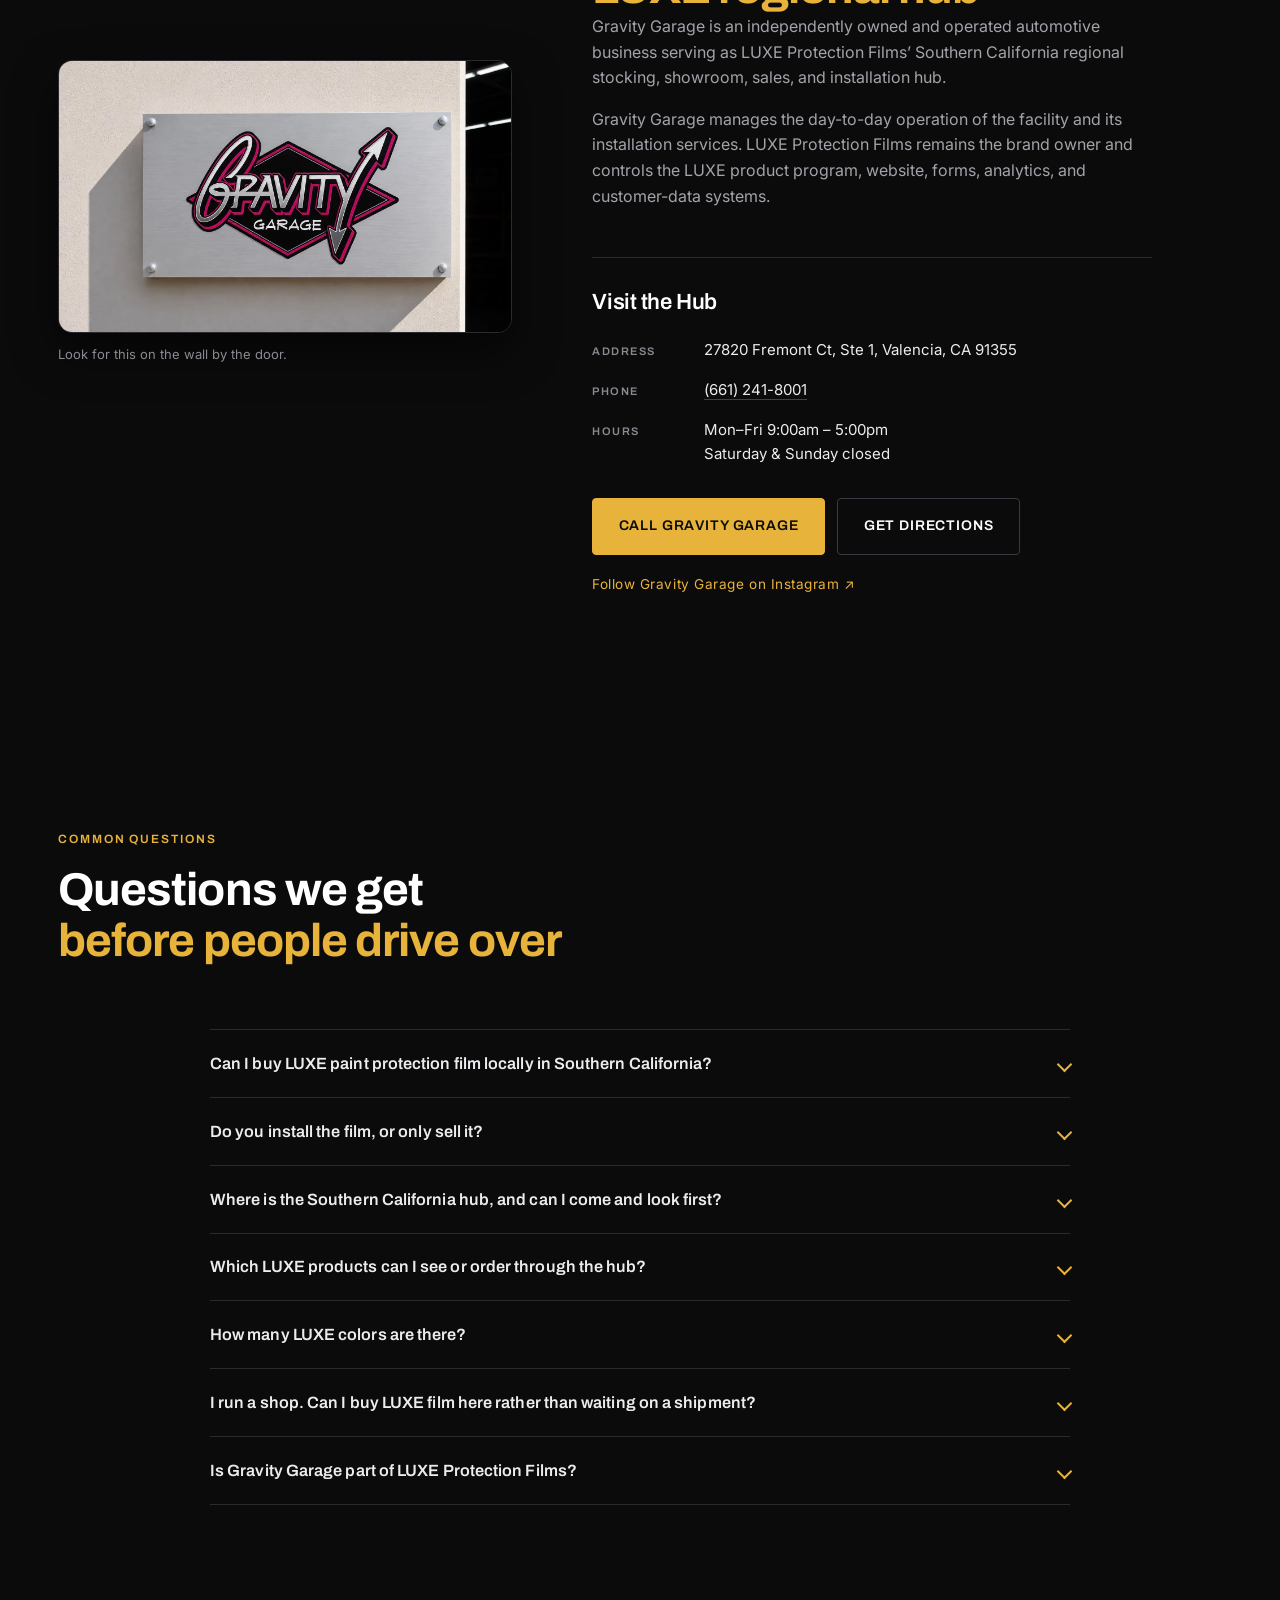
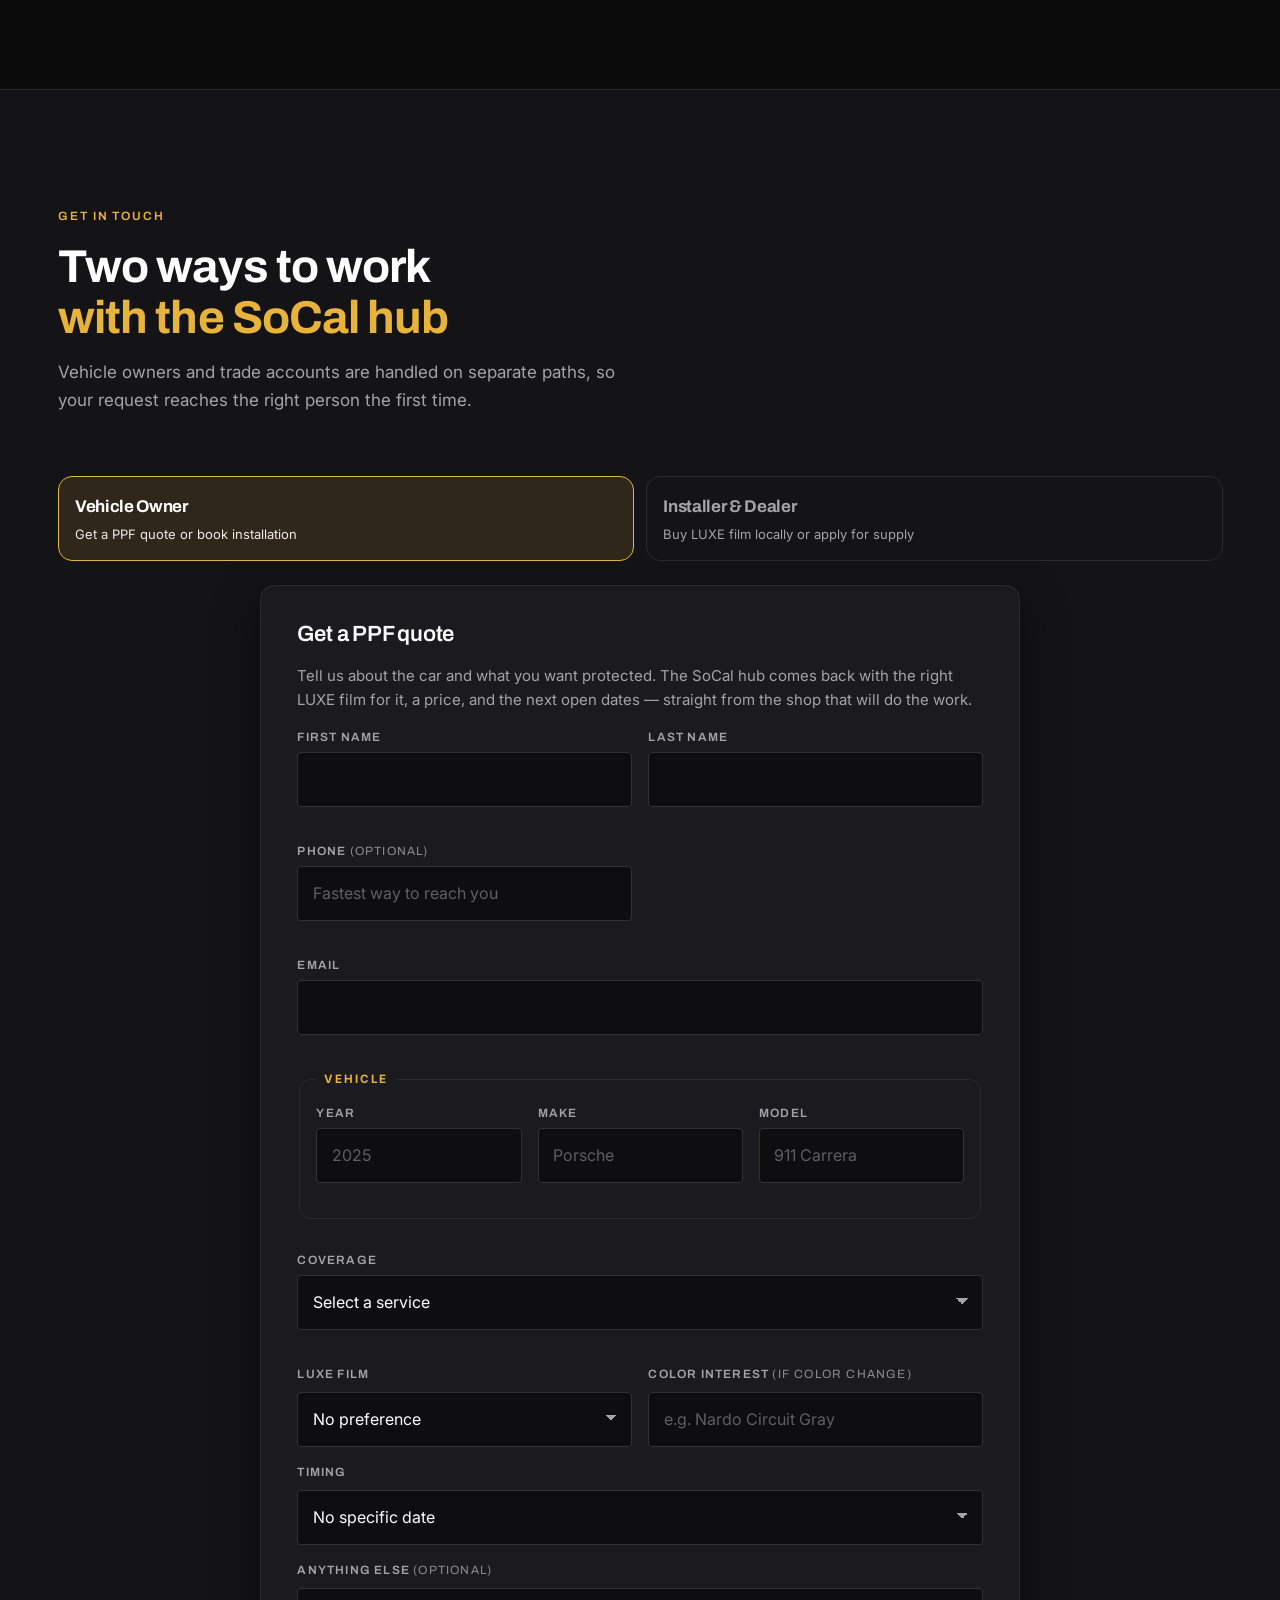
==== commit 1c3d2117: "push Email required, phone optional; vehicle photo upload; copy pass  Phone is no longer required on" ====
--- a/index.html
+++ b/index.html
@@ -3,8 +3,8 @@
 <head>
 <meta charset="utf-8">
 <meta name="viewport" content="width=device-width, initial-scale=1, viewport-fit=cover">
-<title>LUXE PPF Southern California | Santa Clarita &amp; Valencia Hub | Gravity Garage</title>
-<meta name="description" content="Buy or install LUXE Protection Films locally in Southern California. Color Series, Gloss Is Boss and Stealth Matte stocked in Santa Clarita / Valencia, with professional PPF installation and installer &amp; dealer support through the Gravity Garage regional hub.">
+<title>LUXE PPF Santa Clarita &amp; Valencia | Gravity Garage SoCal Hub</title>
+<meta name="description" content="LUXE paint protection film stocked in Santa Clarita / Valencia. Buy locally, book professional PPF installation, or ask about dealer supply.">
 <meta name="theme-color" content="#0B0B0C">
 <link rel="canonical" href="https://gravitygarage.luxeprotectionfilms.com/">
 
@@ -103,7 +103,7 @@
       "name": "I run a shop. Can I buy LUXE film here rather than waiting on a shipment?",
       "acceptedAnswer": {
         "@type": "Answer",
-        "text": "That is one of the reasons the hub exists. It is a local point of contact for approved installers, dealers, product enquiries, availability requests, and supply. Installers working locally can collect stocked items the same day instead of waiting on a delivery. Trade enquiries are handled on a separate path from retail ones, so they reach the right person first time. Contact the hub about supply ."
+        "text": "That is one of the reasons the hub exists. It is a local point of contact for approved installers, dealers, product inquiries, availability requests, and supply. Installers working locally can collect stocked items the same day instead of waiting on a delivery. Trade inquiries are handled on a separate path from retail ones, so they reach the right person first time. Contact the hub about supply ."
       }
     },
     {
@@ -259,14 +259,14 @@
         <p class="eyebrow">Local Availability</p>
         <h2 class="h2" id="stockTitle">LUXE inventory<br><em>available locally</em></h2>
         <p>Select LUXE films are stocked at the Southern California hub. Availability changes by product line, finish, width, and quantity.</p>
-        <p>Submit a request and the team will confirm current availability before pickup, ordering, or installation.</p>
+        <p>Send a request and the team confirms what is actually on the rack before you drive out, order, or book installation.</p>
       </div>
 
       <div class="card form-card reveal" id="availability">
         <h3 class="h3">Buy LUXE Film Locally</h3>
         <!-- Field names are the shared LUXE handler's allowlist, not free choice.
-             Anything not on that list is discarded server-side, and the four
-             below are required or the submission is rejected outright. -->
+             Anything not on that list is discarded server-side. Name and email
+             are required; phone is offered, not demanded. -->
         <form class="form form--compact" id="availabilityForm" novalidate>
           <div class="grid-2">
             <div class="field">
@@ -282,8 +282,8 @@
           </div>
           <div class="grid-2">
             <div class="field">
-              <label for="av-phone">Phone</label>
-              <input id="av-phone" name="phone" type="tel" autocomplete="tel" required>
+              <label for="av-phone">Phone <span class="opt">(optional)</span></label>
+              <input id="av-phone" name="phone" type="tel" autocomplete="tel">
               <p class="err" id="av-phone-err" role="alert" data-err-for="av-phone"></p>
             </div>
             <div class="field">
@@ -310,7 +310,7 @@
             <p class="err" id="av-film-err" role="alert" data-err-for="av-film"></p>
           </div>
           <div class="field">
-            <label for="av-notes">Width, quantity range, or timing <span class="opt">(optional)</span></label>
+            <label for="av-notes">Width, quantity, or when you need it <span class="opt">(optional)</span></label>
             <textarea id="av-notes" name="comments" rows="2"></textarea>
           </div>
           <div class="hp" aria-hidden="true"><label for="av-company">Company</label><input id="av-company" name="company" type="text" tabindex="-1" autocomplete="off"></div>
@@ -462,7 +462,7 @@
         </div>
 
         <div class="deck__cta">
-          <p class="deck__note">Tap any finish above to start an enquiry with it attached, or open the full 175-finish color deck. Locally stocked colors vary — the hub confirms what is available to view or order.</p>
+          <p class="deck__note">Tap any finish above to start an inquiry with it attached, or open the full 175-finish color deck. Locally stocked colors vary — the hub confirms what is available to view or order.</p>
           <div class="btn-row">
             <a class="btn btn--gold" href="color-deck/">Browse All 175 Finishes</a>
             <a class="btn btn--ghost" href="#contact" data-cta="quote">Contact Gravity Garage</a>
@@ -540,7 +540,7 @@
           <figcaption>Color Series cartons on the rack. Which finishes are on hand moves week to week, so ask before you plan a job around one.</figcaption>
         </figure>
 
-        <!-- Specific stocked colours render here from site-config.js.
+        <!-- Specific stocked colors render here from site-config.js.
              Empty by default: the block stays hidden until LUXE confirms
              the list, so the page never claims stock it cannot back. -->
         <div class="stocked__colors is-hidden" id="stockedColors" hidden>
@@ -637,7 +637,7 @@
             <source media="(max-width: 720px)" srcset="assets/images/gravity-detail-bay-mob.jpg">
             <source type="image/webp" srcset="assets/images/gravity-detail-bay.webp">
             <img src="assets/images/gravity-detail-bay.jpg" width="1600" height="900" loading="lazy" decoding="async"
-                 alt="A blacked-out presentation bay at Gravity Garage lined with continuous LED strip lighting, a motorcycle parked in the centre on polished concrete, a LUXE Protection Films banner on the far wall and shelving stocked with product to one side.">
+                 alt="A blacked-out presentation bay at Gravity Garage lined with continuous LED strip lighting, a motorcycle parked in the center on polished concrete, a LUXE Protection Films banner on the far wall and shelving stocked with product to one side.">
           </picture>
           <figcaption>The blacked-out bay. Strip lighting on every wall so a finish has nowhere to hide — which is the point when you are checking film on a dark panel.</figcaption>
         </figure>
@@ -802,7 +802,7 @@
         <details class="faq__item reveal">
           <summary><h3 class="faq__q">I run a shop. Can I buy LUXE film here rather than waiting on a shipment?</h3></summary>
           <div class="faq__a">
-            <p>That is one of the reasons the hub exists. It is a local point of contact for approved installers, dealers, product enquiries, availability requests, and supply. Installers working locally can collect stocked items the same day instead of waiting on a delivery. Trade enquiries are handled on a separate path from retail ones, so they reach the right person first time. <a href="#contact" data-cta="trade">Contact the hub about supply</a>.</p>
+            <p>That is one of the reasons the hub exists. It is a local point of contact for approved installers, dealers, product inquiries, availability requests, and supply. Installers working locally can collect stocked items the same day instead of waiting on a delivery. Trade inquiries are handled on a separate path from retail ones, so they reach the right person first time. <a href="#contact" data-cta="trade">Contact the hub about supply</a>.</p>
           </div>
         </details>
 
@@ -830,11 +830,11 @@
       <header class="section__head reveal">
         <p class="eyebrow">Get In Touch</p>
         <h2 class="h2" id="contactTitle">Two ways to work<br><em>with the SoCal hub</em></h2>
-        <p class="section__lede">Retail installation enquiries and professional supply enquiries are handled separately, so each goes to the right person the first time.</p>
+        <p class="section__lede">Vehicle owners and trade accounts are handled on separate paths, so your request reaches the right person the first time.</p>
       </header>
 
       <div class="tabs reveal">
-        <div class="tabs__bar" role="tablist" aria-label="Choose enquiry type">
+        <div class="tabs__bar" role="tablist" aria-label="Choose inquiry type">
           <button class="tabs__btn is-active" id="tab-retail" role="tab" aria-selected="true" aria-controls="panel-retail" type="button">
             <span class="tabs__k">Vehicle Owner</span>
             <span class="tabs__s">Get a PPF quote or book installation</span>
@@ -849,7 +849,7 @@
         <div class="tabs__panel" id="panel-retail" role="tabpanel" aria-labelledby="tab-retail">
           <div class="card form-card">
             <h3 class="h3">Get a PPF quote</h3>
-            <p class="form__intro">Tell us about the vehicle and what you want protected. The hub will come back with a quote and available dates.</p>
+            <p class="form__intro">Tell us about the car and what you want protected. The SoCal hub comes back with the right LUXE film for it, a price, and the next open dates — straight from the shop that will do the work.</p>
             <form class="form" id="retailForm" novalidate>
               
               <div class="field-row">
@@ -867,8 +867,8 @@
 
               <div class="field-row">
                 <div class="field">
-                  <label for="r-phone">Phone</label>
-                  <input id="r-phone" name="phone" type="tel" autocomplete="tel" inputmode="tel" required>
+                  <label for="r-phone">Phone <span class="opt">(optional)</span></label>
+                  <input id="r-phone" name="phone" type="tel" autocomplete="tel" inputmode="tel" placeholder="Fastest way to reach you">
                   <p class="err" id="r-phone-err" role="alert" data-err-for="r-phone"></p>
                 </div>
               </div>
@@ -901,7 +901,7 @@
               </fieldset>
 
               <div class="field">
-                <label for="r-service">Desired service</label>
+                <label for="r-service">Coverage</label>
                 <select id="r-service" name="service" required>
                   <option value="">Select a service</option>
                   <option>Full-front paint protection</option>
@@ -916,7 +916,7 @@
 
               <div class="field-row">
                 <div class="field">
-                  <label for="r-product">Film interest</label>
+                  <label for="r-product">LUXE film</label>
                   <select id="r-product" name="film_interest">
                     <option value="">No preference</option>
                     <option>Gloss Is Boss — clear</option>
@@ -933,7 +933,7 @@
               </div>
 
               <div class="field">
-                <label for="r-timing">Desired timeframe</label>
+                <label for="r-timing">Timing</label>
                 <select id="r-timing" name="timeframe">
                   <option value="">No specific date</option>
                   <option>As soon as possible</option>
@@ -944,8 +944,20 @@
               </div>
 
               <div class="field">
-                <label for="r-message">Comments <span class="opt">(optional)</span></label>
-                <textarea id="r-message" name="comments" rows="3" placeholder="Anything else that helps us quote accurately."></textarea>
+                <label for="r-message">Anything else <span class="opt">(optional)</span></label>
+                <textarea id="r-message" name="comments" rows="3" placeholder="Existing chips or swirls, wheels off, film already on the car — anything that helps us quote accurately."></textarea>
+              </div>
+
+              <!-- Photos are resized in the browser before they are sent: a
+                   phone shot goes out at roughly 300 KB, and the handler caps
+                   each one at 2 MB. The input carries no `name` on purpose, so
+                   it can never be swept into the text payload. -->
+              <div class="field">
+                <label for="r-photos">Photos of the car <span class="opt">(optional — up to 3)</span></label>
+                <p class="field__hint" id="r-photos-hint">A couple of quick shots let the team confirm the vehicle and the panels you want covered, so the quote comes back right the first time. JPG, PNG or HEIC from your phone is fine.</p>
+                <input id="r-photos" type="file" accept="image/*" multiple aria-describedby="r-photos-hint">
+                <ul class="photos" id="r-photos-list"></ul>
+                <p class="field__note" id="r-photos-note" role="status" aria-live="polite"></p>
               </div>
 
               <div class="hp" aria-hidden="true"><label for="r-company">Company</label><input id="r-company" name="company" type="text" tabindex="-1" autocomplete="off"></div>
@@ -965,8 +977,8 @@
         <!-- ─────── B · INSTALLER / DEALER / SHOP LEAD ─────── -->
         <div class="tabs__panel is-hidden" id="panel-trade" role="tabpanel" aria-labelledby="tab-trade" hidden>
           <div class="card form-card">
-            <h3 class="h3">Installers &amp; dealers — contact the SoCal hub</h3>
-            <p class="form__intro">Buying LUXE film locally, or interested in becoming an approved installer or dealer? Tell us about the shop and we'll route it to the right team.</p>
+            <h3 class="h3">Installers &amp; dealers — talk to the SoCal hub</h3>
+            <p class="form__intro">Buying LUXE film locally, or looking to become an approved installer or dealer? Tell us about the shop. Trade requests are handled on their own path, so this never lands in the retail queue.</p>
             <form class="form" id="tradeForm" novalidate>
 
               <div class="field-row">
@@ -997,8 +1009,8 @@
                   <p class="err" id="t-email-err" role="alert" data-err-for="t-email"></p>
                 </div>
                 <div class="field">
-                  <label for="t-phone">Phone</label>
-                  <input id="t-phone" name="phone" type="tel" autocomplete="tel" inputmode="tel" required>
+                  <label for="t-phone">Phone <span class="opt">(optional)</span></label>
+                  <input id="t-phone" name="phone" type="tel" autocomplete="tel" inputmode="tel">
                   <p class="err" id="t-phone-err" role="alert" data-err-for="t-phone"></p>
                 </div>
               </div>
@@ -1123,7 +1135,7 @@
               <span class="formstatus__m"></span>
             </span>
           </div>
-              <p class="form__fine">By submitting this form you agree that LUXE Protection Films and Gravity Garage may contact you about your enquiry. Your information is handled in accordance with the <a data-site="privacy" href="https://luxeprotectionfilms.com/privacy-policy/" target="_blank" rel="noopener">LUXE Privacy Policy</a>.</p>
+              <p class="form__fine">By submitting this form you agree that LUXE Protection Films and Gravity Garage may contact you about your inquiry. Your information is handled in accordance with the <a data-site="privacy" href="https://luxeprotectionfilms.com/privacy-policy/" target="_blank" rel="noopener">LUXE Privacy Policy</a>.</p>
             </form>
           </div>
         </div>
--- a/assets/css/main.css
+++ b/assets/css/main.css
@@ -810,6 +810,104 @@
   margin: 0;
 }
 
+/* Helper copy under a label, and the photo field's running status. Same
+   metrics as .err — including the reserved line — so a message appearing
+   or clearing never moves the submit button. */
+.field__hint,
+.field__note {
+  font-size: 0.8125rem;
+  line-height: 1.35;
+  color: var(--muted-2);
+  margin: 0;
+}
+.field__note { min-height: 1.1em; }
+
+/* Photo attachments. Built from the tokens the rest of the form already
+   uses — the control is a new field, not a new look. */
+.field input[type="file"] {
+  padding: 0.55rem 0.6rem;
+  font-size: 0.875rem;
+  color: var(--muted);
+  cursor: pointer;
+}
+.field input[type="file"]::file-selector-button {
+  margin-right: 0.85rem;
+  padding: 0.55rem 0.9rem;
+  background: transparent;
+  border: 1px solid #43434D;
+  border-radius: var(--r-sm);
+  color: var(--white);
+  font-family: var(--font-display);
+  font-size: 0.6875rem;
+  font-weight: 600;
+  letter-spacing: 0.1em;
+  text-transform: uppercase;
+  cursor: pointer;
+  transition: border-color var(--t-fast), color var(--t-fast);
+}
+.field input[type="file"]::file-selector-button:hover {
+  border-color: var(--gold);
+  color: var(--gold);
+}
+
+.photos {
+  display: flex;
+  flex-wrap: wrap;
+  gap: var(--sp-2);
+  margin: 0;
+  padding: 0;
+  list-style: none;
+}
+.photos:empty { display: none; }
+
+.photo {
+  position: relative;
+  display: flex;
+  align-items: center;
+  gap: 0.6rem;
+  max-width: 100%;
+  padding: 0.35rem 2.25rem 0.35rem 0.35rem;
+  background: #0E0E10;
+  border: 1px solid #313139;
+  border-radius: var(--r-sm);
+}
+.photo img {
+  display: block;
+  width: 44px;
+  height: 44px;
+  object-fit: cover;
+  border-radius: 2px;
+}
+.photo__n {
+  font-size: 0.8125rem;
+  color: var(--muted);
+  max-width: 11rem;
+  overflow: hidden;
+  text-overflow: ellipsis;
+  white-space: nowrap;
+}
+.photo__x {
+  position: absolute;
+  top: 50%;
+  right: 0.35rem;
+  transform: translateY(-50%);
+  display: grid;
+  place-items: center;
+  width: 26px;
+  height: 26px;
+  padding: 0;
+  background: transparent;
+  border: 0;
+  border-radius: 50%;
+  color: var(--muted-2);
+  font-size: 1.05rem;
+  line-height: 1;
+  cursor: pointer;
+  transition: color var(--t-fast), background-color var(--t-fast);
+}
+.photo__x:hover { color: var(--white); background: #26262C; }
+.photo__x:focus-visible { outline: 2px solid var(--gold); outline-offset: 1px; }
+
 /* Honeypot */
 .hp {
   position: absolute !important;
@@ -1241,7 +1339,7 @@
   .fieldset { padding: var(--sp-3); }
 }
 
-/* ══════════ 16 · LOCALLY STOCKED COLOURS ══════════ */
+/* ══════════ 16 · LOCALLY STOCKED COLORS ══════════ */
 
 .stocked { margin-top: var(--sp-7); }
 .stocked__head { margin-bottom: var(--sp-5); }
@@ -1319,7 +1417,7 @@
   margin-bottom: var(--sp-4);
 }
 
-/* Local action first, LUXE catalogue link demoted to a quiet secondary. */
+/* Local action first, LUXE catalog link demoted to a quiet secondary. */
 .film__acts { display: flex; flex-wrap: wrap; align-items: center; gap: var(--sp-3); margin-top: var(--sp-4); }
 .film__cta {
   display: inline-flex;
